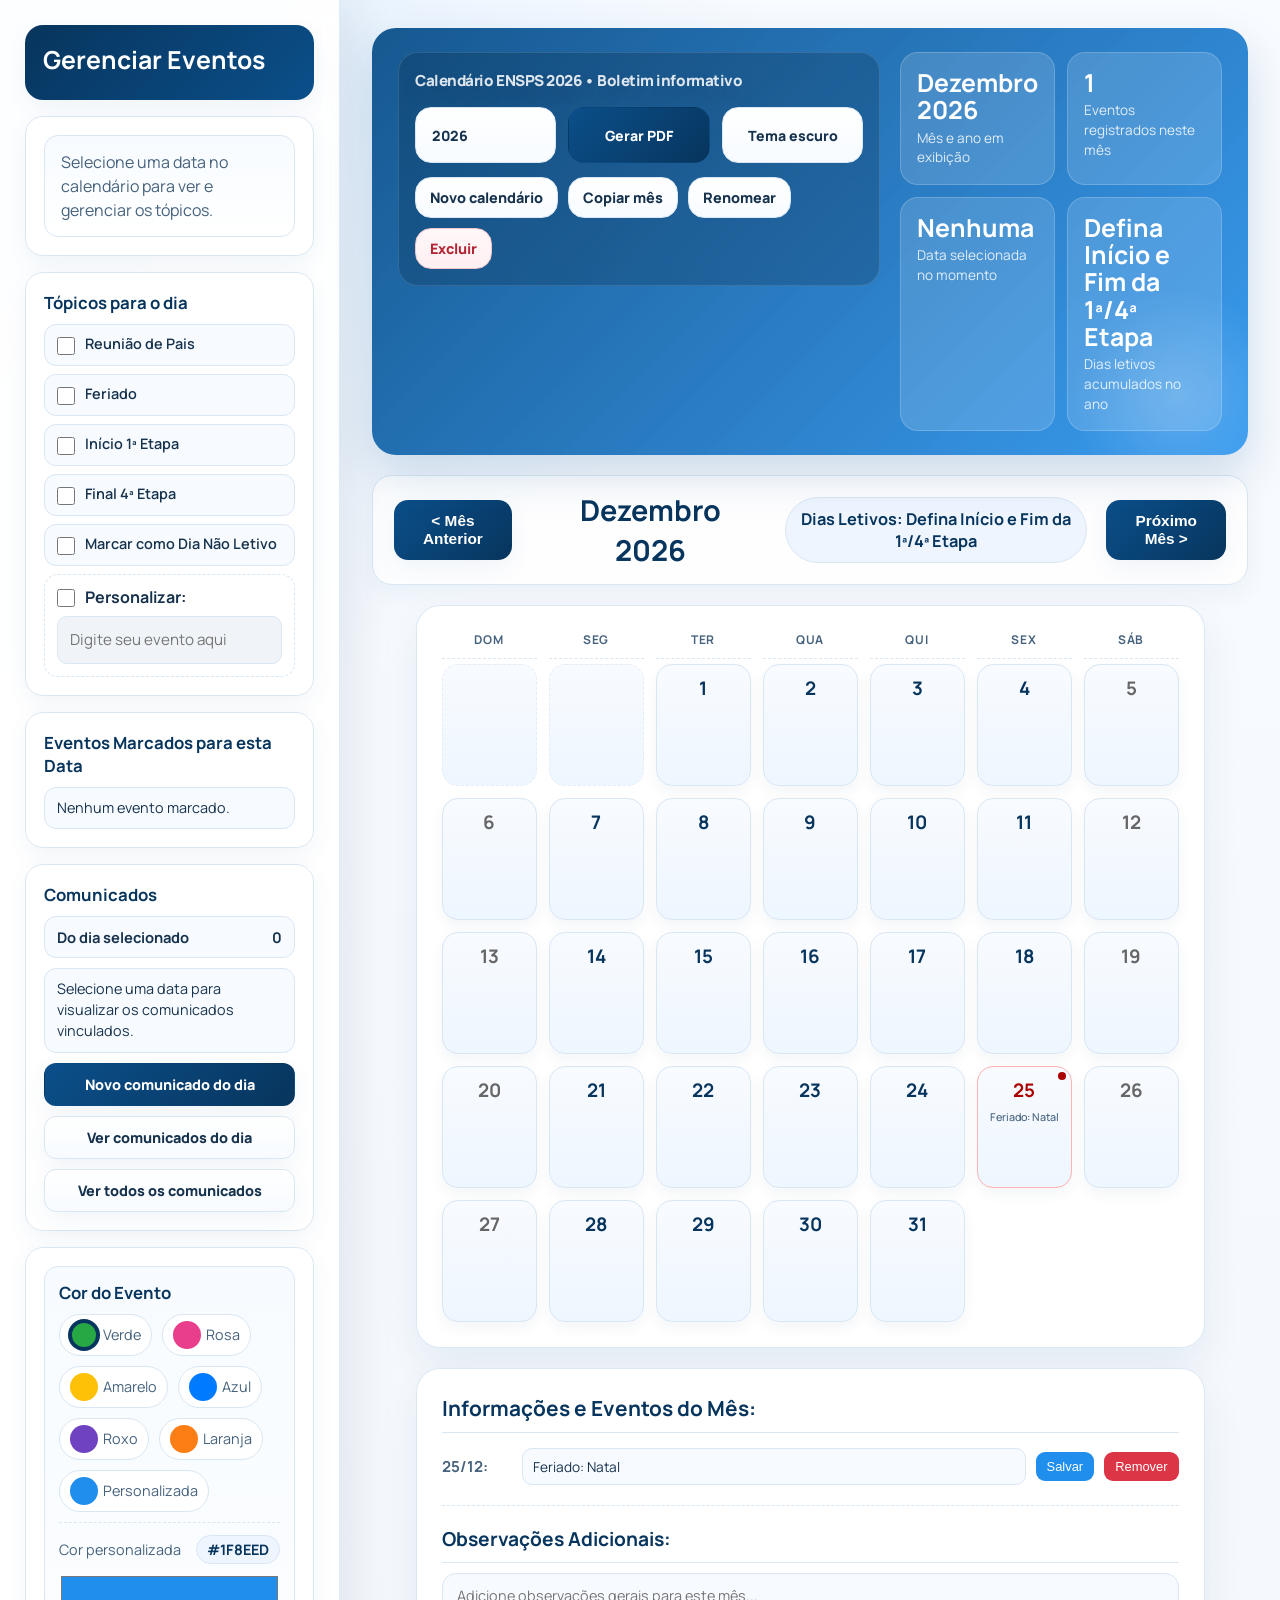
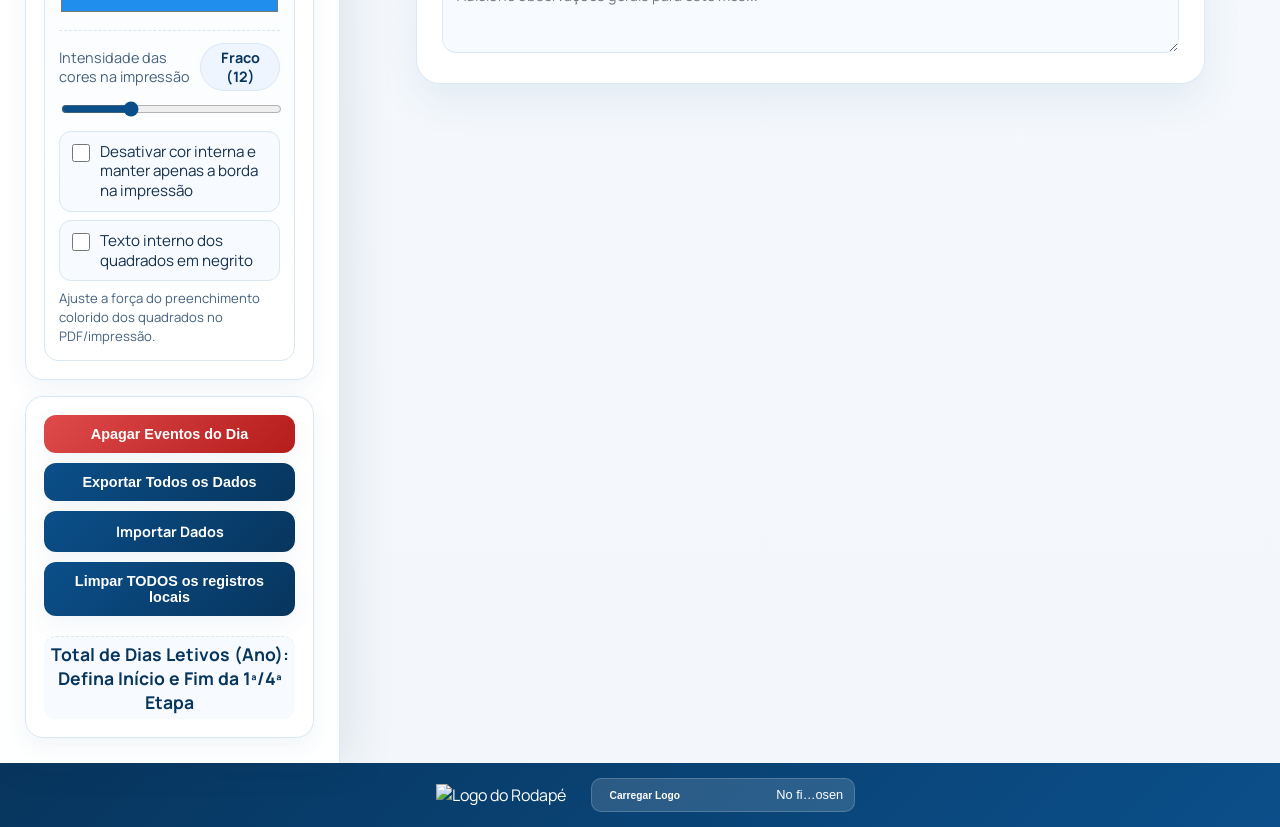
==== boletim.html @ 5c4f7000 "Add files via upload" ====
<!DOCTYPE html>
<html lang="pt-BR">
<head>
    <meta charset="UTF-8">
    <meta name="viewport" content="width=device-width, initial-scale=1.0">
    <title>Boletim Informativo ENSPS - Calendário 2026</title>
    <link href="https://fonts.googleapis.com/css2?family=Manrope:wght@400;500;700;800&family=Roboto:wght@400;700&display=swap" rel="stylesheet">
    <style>
        :root {
            --bg: #f3f7fb;
            --surface: #ffffff;
            --surface-soft: #f7fbff;
            --surface-strong: #eef5ff;
            --ink: #17324d;
            --ink-soft: #46627d;
            --brand: #0b4f8a;
            --brand-strong: #07355d;
            --accent: #1f8eed;
            --border: #d9e7f3;
            --shadow: 0 18px 40px rgba(11, 79, 138, 0.08);
            --shadow-soft: 0 8px 24px rgba(11, 79, 138, 0.06);
            --danger-soft: #fff0f0;
            --success-soft: #edf9ef;
            --warning-soft: #fff8e8;
        }
        body[data-theme="dark"] {
            --bg: #08121d;
            --surface: #0f1c2a;
            --surface-soft: #132335;
            --surface-strong: #17304a;
            --ink: #e7f0fa;
            --ink-soft: #9cb1c8;
            --brand: #4ea4f1;
            --brand-strong: #d6e9fb;
            --accent: #7fc3ff;
            --border: #23384f;
            --shadow: 0 18px 40px rgba(0, 0, 0, 0.35);
            --shadow-soft: 0 8px 24px rgba(0, 0, 0, 0.28);
            --danger-soft: #31171c;
            --success-soft: #15281d;
            --warning-soft: #32270f;
        }
        /* Estilos Gerais */
        body {
            font-family: 'Manrope', 'Roboto', sans-serif;
            background:
                radial-gradient(circle at top left, rgba(31, 142, 237, 0.12), transparent 28%),
                linear-gradient(180deg, #f8fbff 0%, var(--bg) 100%);
            color: var(--ink);
            margin: 0;
            padding: 0;
            display: flex;
            min-height: 100vh;
            overflow-x: hidden;
            flex-direction: column;
        }
        body[data-theme="dark"] {
            background:
                radial-gradient(circle at top left, rgba(79, 163, 255, 0.16), transparent 26%),
                radial-gradient(circle at bottom right, rgba(11, 79, 138, 0.22), transparent 30%),
                linear-gradient(180deg, #09111a 0%, var(--bg) 100%);
        }
        body, .sidebar, .sidebar-card, .month, .calendar-navigation, .selected-date-info, .hero-banner, .hero-stat, .footer, .topic-item, .custom-topic-item, .color-selector {
            transition: background-color 0.25s ease, color 0.25s ease, border-color 0.25s ease, box-shadow 0.25s ease;
        }
        /* Contêiner principal para sidebar e main-content */
        .content-wrapper {
            display: flex;
            flex-grow: 1;
            align-items: stretch;
        }
        /* Painel Lateral (Sidebar) para Tópicos e Detalhes */
        .sidebar {
            width: 340px;
            background: rgba(255, 255, 255, 0.92);
            backdrop-filter: blur(10px);
            box-shadow: 16px 0 40px rgba(10, 44, 78, 0.08);
            padding: 25px;
            box-sizing: border-box;
            flex-shrink: 0;
            display: flex;
            flex-direction: column;
            overflow-y: auto;
            gap: 16px;
            border-right: 1px solid rgba(217, 231, 243, 0.85);
        }
        .sidebar h3 {
            color: var(--brand-strong);
            margin-top: 0;
            margin-bottom: 6px;
            font-size: 1.55em;
            border-bottom: none;
            padding-bottom: 0;
        }
        .sidebar h4 {
            color: var(--brand-strong);
            margin-top: 0;
            margin-bottom: 10px;
            font-size: 1.05em;
        }
        .sidebar-intro {
            padding: 18px;
            border-radius: 18px;
            background: linear-gradient(135deg, var(--brand-strong), var(--brand));
            color: #fff;
            box-shadow: var(--shadow-soft);
        }
        .sidebar-intro h3 {
            color: #fff;
        }
        .sidebar-intro p {
            display: none;
        }
        .sidebar-card {
            background: var(--surface);
            border: 1px solid var(--border);
            border-radius: 18px;
            padding: 18px;
            box-shadow: var(--shadow-soft);
        }
        .selected-date-info {
            background: linear-gradient(180deg, var(--surface-soft), #fff);
            border: 1px solid var(--border);
            border-radius: 14px;
            padding: 14px 16px;
            min-height: 72px;
            display: flex;
            flex-direction: column;
            justify-content: center;
            gap: 4px;
        }
        .selected-date-info p,
        .selected-date-info small {
            margin: 0;
            color: var(--ink-soft);
            line-height: 1.5;
        }
        .selected-date-info h4 {
            margin: 0 0 4px;
            font-size: 1.05em;
            color: var(--brand-strong);
        }
        .selected-date-meta {
            font-size: 0.85em;
            color: var(--ink-soft);
        }
        .topic-list {
            list-style: none;
            padding: 0;
            margin: 0;
            display: grid;
            gap: 8px;
        }
        .topic-item {
            display: grid;
            grid-template-columns: 18px minmax(0, 1fr);
            align-items: start;
            column-gap: 10px;
            font-size: 0.95em;
            line-height: 1.3;
            background: var(--surface-soft);
            border: 1px solid var(--border);
            border-radius: 12px;
            padding: 10px 12px;
            transition: border-color 0.2s ease, box-shadow 0.2s ease, background-color 0.2s ease;
        }
        .topic-item input[type="checkbox"] {
            margin: 2px 0 0;
            width: 18px;
            height: 18px;
            accent-color: var(--brand);
        }
        .topic-item label {
            cursor: pointer;
            color: var(--ink);
            word-break: break-word;
            white-space: normal;
            font-size: 0.95em;
            font-weight: 600;
            margin: 0;
        }
        /* Estilo para o novo tópico personalizável */
        .custom-topic-item {
            display: grid;
            grid-template-columns: 18px minmax(0, 1fr);
            align-items: start;
            padding: 12px;
            border: 1px dashed var(--border);
            border-radius: 14px;
            background: #fff;
            gap: 8px 10px;
        }
        .custom-topic-item input[type="checkbox"] {
            margin: 2px 0 0;
            width: 18px;
            height: 18px;
            accent-color: var(--brand);
        }
        .custom-topic-item label {
            margin: 0;
            color: var(--ink);
            font-weight: 700;
            line-height: 1.3;
        }
        .custom-topic-item input[type="text"] {
            grid-column: 1 / -1;
            width: 100%;
            min-height: 48px;
            padding: 11px 12px;
            border: 1px solid var(--border);
            border-radius: 10px;
            font-family: 'Manrope', 'Roboto', sans-serif;
            font-size: 0.95em;
            color: var(--ink);
            background: var(--surface-soft);
            box-sizing: border-box;
        }
        .custom-topic-item input[type="text"]:disabled {
            background-color: #f0f4f8;
            color: #7e91a3;
            cursor: not-allowed;
        }
        .event-details {
            margin-top: 0;
            padding-top: 0;
            border-top: none;
        }
        .event-details ul {
            list-style: none;
            padding-left: 0;
            margin: 0;
            display: grid;
            gap: 8px;
        }
        .event-details li {
            margin-bottom: 0;
            line-height: 1.4;
            color: var(--ink);
            background: var(--surface-soft);
            border: 1px solid var(--border);
            border-radius: 12px;
            padding: 10px 12px;
            font-size: 0.9em;
        }
        .comunicados-summary {
            display: grid;
            gap: 10px;
        }
        .comunicados-summary-line {
            display: flex;
            align-items: center;
            justify-content: space-between;
            gap: 12px;
            padding: 10px 12px;
            background: var(--surface-soft);
            border: 1px solid var(--border);
            border-radius: 12px;
            color: var(--ink);
            font-size: 0.92em;
            font-weight: 700;
        }
        .comunicados-actions {
            display: grid;
            gap: 10px;
        }
        .comunicados-actions button {
            width: 100%;
            border: 1px solid var(--border);
            background: linear-gradient(180deg, var(--surface), var(--surface-soft));
            color: var(--ink);
            border-radius: 12px;
            padding: 11px 14px;
            font-family: 'Manrope', 'Roboto', sans-serif;
            font-size: 0.9em;
            font-weight: 800;
            cursor: pointer;
            box-shadow: var(--shadow-soft);
        }
        .comunicados-actions button.primary {
            background: linear-gradient(135deg, var(--brand), var(--brand-strong));
            color: #fff;
            border-color: transparent;
        }
        .comunicados-day-list {
            list-style: none;
            padding: 0;
            margin: 0;
            display: grid;
            gap: 8px;
        }
        .comunicados-day-list li {
            padding: 10px 12px;
            border-radius: 12px;
            border: 1px solid var(--border);
            background: var(--surface-soft);
            color: var(--ink);
        }
        .comunicados-day-list li strong {
            display: block;
            margin-bottom: 4px;
            font-size: 0.92em;
        }
        .comunicados-day-list li small {
            color: var(--ink-soft);
        }
        .comunicados-empty {
            margin: 0;
            padding: 10px 12px;
            border-radius: 12px;
            border: 1px dashed var(--border);
            background: var(--surface-soft);
            color: var(--ink-soft);
            font-size: 0.9em;
            line-height: 1.45;
        }
        .comunicados-modal {
            position: fixed;
            inset: 0;
            background: rgba(7, 17, 27, 0.58);
            backdrop-filter: blur(6px);
            display: none;
            align-items: center;
            justify-content: center;
            padding: 24px;
            z-index: 2000;
        }
        .comunicados-modal.is-open {
            display: flex;
        }
        body.is-embedded-ensps .comunicados-modal {
            padding: 8px;
            align-items: stretch;
            overflow: auto;
        }
        body.is-embedded-ensps .comunicados-modal-dialog {
            width: min(1120px, calc(100vw - 16px));
            height: calc(100vh - 16px);
            max-height: calc(100vh - 16px);
            grid-template-columns: minmax(260px, 320px) minmax(0, 1fr);
        }
        .comunicados-modal-dialog {
            width: min(920px, calc(100vw - 32px));
            max-height: min(84vh, 820px);
            overflow: hidden;
            display: grid;
            grid-template-columns: minmax(248px, 0.82fr) minmax(0, 1fr);
            gap: 0;
            border-radius: 24px;
            background: var(--surface);
            border: 1px solid var(--border);
            box-shadow: 0 28px 60px rgba(7, 28, 47, 0.24);
        }
        .comunicados-modal-sidebar {
            padding: 22px;
            border-right: 1px solid var(--border);
            background: linear-gradient(180deg, var(--surface-soft), var(--surface));
            display: grid;
            grid-template-rows: auto auto minmax(0, 1fr);
            gap: 14px;
            min-height: 0;
        }
        .comunicados-modal-main {
            padding: 22px;
            display: grid;
            grid-template-rows: auto minmax(0, 1fr) auto;
            gap: 16px;
            min-height: 0;
            min-width: 0;
            overflow: hidden;
        }
        .comunicados-modal-header,
        .comunicados-modal-topbar {
            display: flex;
            align-items: center;
            justify-content: space-between;
            gap: 14px;
        }
        .comunicados-modal-header h3,
        .comunicados-modal-topbar h3 {
            margin: 0;
            color: var(--brand-strong);
            font-size: 1.28em;
        }
        .comunicados-modal-header p,
        .comunicados-modal-topbar p {
            margin: 4px 0 0;
            color: var(--ink-soft);
            font-size: 0.92em;
            line-height: 1.45;
        }
        .comunicados-modal-close {
            border: 1px solid var(--border);
            background: var(--surface-soft);
            color: var(--ink);
            border-radius: 12px;
            padding: 9px 12px;
            font-weight: 800;
            cursor: pointer;
        }
        .comunicados-filter-bar {
            display: flex;
            flex-wrap: wrap;
            gap: 8px;
        }
        .comunicados-filter-bar button {
            border: 1px solid var(--border);
            background: var(--surface);
            color: var(--ink-soft);
            border-radius: 999px;
            padding: 8px 12px;
            font-size: 0.85em;
            font-weight: 800;
            cursor: pointer;
        }
        .comunicados-filter-bar button.active {
            background: linear-gradient(135deg, var(--brand), var(--brand-strong));
            color: #fff;
            border-color: transparent;
        }
        .comunicados-list {
            overflow: auto;
            display: grid;
            gap: 10px;
            padding-right: 4px;
        }
        .comunicado-card {
            border: 1px solid var(--border);
            border-radius: 16px;
            background: var(--surface);
            padding: 14px;
            display: grid;
            gap: 8px;
            cursor: pointer;
            box-shadow: var(--shadow-soft);
        }
        .comunicado-card.active {
            border-color: var(--brand);
            box-shadow: 0 0 0 2px rgba(31, 142, 237, 0.18);
            background: var(--surface-soft);
        }
        .comunicado-card h4 {
            margin: 0;
            color: var(--brand-strong);
            font-size: 1em;
        }
        .comunicado-card p,
        .comunicado-card small {
            margin: 0;
            color: var(--ink-soft);
            line-height: 1.45;
        }
        .comunicado-form {
            overflow: auto;
            display: grid;
            gap: 14px;
            padding-right: 4px;
            min-width: 0;
        }
        .comunicado-field {
            display: grid;
            gap: 8px;
        }
        .comunicado-field label {
            font-size: 0.82em;
            font-weight: 800;
            text-transform: uppercase;
            letter-spacing: 0.06em;
            color: var(--ink-soft);
        }
        .comunicado-field input,
        .comunicado-field textarea {
            width: 100%;
            box-sizing: border-box;
            border: 1px solid var(--border);
            border-radius: 14px;
            padding: 12px 14px;
            font-family: 'Manrope', 'Roboto', sans-serif;
            font-size: 0.95em;
            color: var(--ink);
            background: var(--surface-soft);
        }
        .comunicado-field textarea {
            min-height: 110px;
            resize: vertical;
        }
        .comunicado-form-grid {
            display: grid;
            grid-template-columns: repeat(2, minmax(0, 1fr));
            gap: 14px;
        }
        .comunicado-actions {
            display: flex;
            flex-wrap: wrap;
            justify-content: space-between;
            align-items: center;
            gap: 10px;
        }
        .comunicado-actions button {
            border: 1px solid var(--border);
            background: linear-gradient(180deg, var(--surface), var(--surface-soft));
            color: var(--ink);
            border-radius: 12px;
            padding: 11px 14px;
            font-size: 0.92em;
            font-weight: 800;
            cursor: pointer;
            min-width: 140px;
            max-width: 100%;
        }
        .comunicado-actions button.primary {
            background: linear-gradient(135deg, var(--brand), var(--brand-strong));
            color: #fff;
            border-color: transparent;
        }
        .comunicado-actions button.danger {
            background: linear-gradient(180deg, #fff7f8, #fff0f2);
            color: #b32735;
            border-color: #f0c5cb;
        }
        body.is-embedded-ensps .comunicado-actions {
            position: sticky;
            bottom: 0;
            justify-content: flex-end;
            gap: 8px;
            padding-top: 10px;
            background: linear-gradient(180deg, rgba(15,28,42,0), var(--surface) 26%);
            z-index: 2;
        }
        body.is-embedded-ensps .comunicado-form {
            padding-bottom: 88px;
        }
        body.is-embedded-ensps .comunicado-actions button {
            min-width: 112px;
            padding: 10px 12px;
            font-size: 0.88em;
            flex: 0 0 auto;
        }
        body.is-embedded-ensps .comunicado-actions .danger {
            order: 1;
        }
        body.is-embedded-ensps .comunicado-actions .primary {
            order: 2;
        }
        body.is-embedded-ensps .comunicado-form-grid {
            grid-template-columns: 1fr;
        }
        body.is-embedded-ensps .comunicado-field textarea {
            min-height: 92px;
        }
        /* Botões de ação na sidebar */
        .sidebar-buttons {
            display: flex;
            flex-direction: column;
            gap: 10px;
        }
        .sidebar-buttons button, .sidebar-buttons label.file-upload-label {
            background: linear-gradient(135deg, var(--brand), var(--brand-strong));
            color: #fff;
            border: none;
            padding: 11px 15px;
            border-radius: 12px;
            cursor: pointer;
            font-size: 0.9em;
            font-weight: 700;
            transition: transform 0.2s ease, box-shadow 0.2s ease, background-color 0.2s ease;
            width: 100%; /* Ocupa a largura total */
            box-sizing: border-box;
            text-align: center;
            display: block; /* Garante que o label se comporte como um bloco */
            box-shadow: var(--shadow-soft);
        }
        .sidebar-buttons button:hover, .sidebar-buttons label.file-upload-label:hover {
            background: linear-gradient(135deg, #1265ad, var(--brand-strong));
            transform: translateY(-1px);
        }
        .sidebar-buttons button.delete-day-btn {
            background: linear-gradient(135deg, #df4a4a, #b51c1c);
        }
        .sidebar-buttons button.delete-day-btn:hover {
            background: linear-gradient(135deg, #f25d5d, #981919);
        }
        .sidebar-buttons button:disabled {
            background-color: #ccc;
            cursor: not-allowed;
        }
        .sidebar-buttons input[type="file"] {
            display: none; /* Esconde o input de arquivo real */
        }
        /* Estilo para o contador total de dias letivos do ano */
        #totalAnnualSchoolDaysCounter {
            font-size: 0.95em;
            color: var(--brand-strong);
            font-weight: bold;
            margin-top: 10px;
            text-align: center;
            padding: 10px 12px;
            border-top: 1px dashed var(--border);
            background: var(--surface-soft);
            border-radius: 12px;
        }
        /* Contêiner Principal do Calendário */
        .main-content {
            flex-grow: 1;
            padding: 28px 32px;
            display: flex;
            flex-direction: column;
            align-items: center;
        }
        .app-toolbar {
            width: 100%;
            max-width: 980px;
            display: grid;
            grid-template-columns: minmax(240px, 1fr) minmax(0, 2.1fr);
            gap: 18px;
            margin-bottom: 18px;
            padding: 18px 20px;
            border-radius: 24px;
            background: rgba(255,255,255,0.78);
            border: 1px solid rgba(217, 231, 243, 0.88);
            box-shadow: var(--shadow-soft);
            backdrop-filter: blur(10px);
            box-sizing: border-box;
            align-items: start;
        }
        .toolbar-meta {
            display: flex;
            flex-direction: column;
            gap: 10px;
            min-width: 0;
        }
        .toolbar-meta h3 {
            margin: 0;
            font-size: 1.55em;
            line-height: 1.08;
            color: var(--brand-strong);
            letter-spacing: -0.03em;
        }
        .toolbar-meta p {
            margin: 0;
            color: var(--ink-soft);
            font-size: 0.95em;
            line-height: 1.55;
            max-width: 360px;
        }
        .brand-header {
            width: 100%;
            max-width: 980px;
            display: grid;
            grid-template-columns: minmax(0, 1fr) auto;
            gap: 22px;
            align-items: center;
            margin-bottom: 18px;
        }
        .brand-copy {
            display: flex;
            align-items: flex-start;
            gap: 16px;
        }
        .brand-mark {
            width: 64px;
            height: 64px;
            border-radius: 20px;
            background: linear-gradient(135deg, var(--brand-strong), var(--accent));
            color: #fff;
            display: flex;
            align-items: center;
            justify-content: center;
            font-size: 1.45em;
            font-weight: 800;
            letter-spacing: -0.04em;
            box-shadow: 0 18px 30px rgba(11, 79, 138, 0.18);
            flex-shrink: 0;
        }
        .brand-copy-text {
            min-width: 0;
        }
        .brand-copy-text .product-badge {
            display: inline-flex;
            align-items: center;
            gap: 8px;
            padding: 7px 12px;
            border-radius: 999px;
            background: var(--surface-strong);
            border: 1px solid var(--border);
            color: var(--brand-strong);
            font-size: 0.78em;
            font-weight: 800;
            letter-spacing: 0.03em;
            text-transform: uppercase;
            margin-bottom: 10px;
        }
        .header-actions {
            display: grid;
            gap: 12px;
            min-width: 0;
            justify-items: stretch;
        }
        .calendar-switcher {
            display: grid;
            grid-template-columns: minmax(220px, 1.2fr) minmax(0, 1fr);
            gap: 12px;
            align-items: start;
        }
        .calendar-switcher-main {
            display: grid;
            gap: 8px;
            min-width: 0;
        }
        .calendar-switcher-label {
            font-size: 0.78em;
            font-weight: 800;
            letter-spacing: 0.08em;
            text-transform: uppercase;
            color: var(--ink-soft);
            padding-left: 4px;
        }
        .calendar-switcher select {
            width: 100%;
            min-width: 0;
            border: 1px solid var(--border);
            background: linear-gradient(180deg, var(--surface), var(--surface-soft));
            color: var(--ink);
            border-radius: 15px;
            padding: 10px 13px;
            font-family: 'Manrope', 'Roboto', sans-serif;
            font-size: 0.92em;
            font-weight: 800;
            box-shadow: var(--shadow-soft);
            appearance: none;
            cursor: pointer;
        }
        .calendar-management {
            display: flex;
            flex-wrap: wrap;
            gap: 10px;
            align-items: center;
            justify-content: flex-start;
        }
        .toolbar-utilities {
            display: flex;
            flex-wrap: wrap;
            gap: 10px;
            justify-content: flex-end;
        }
        .theme-toggle,
        .toolbar-action {
            border: 1px solid var(--border);
            background: linear-gradient(180deg, var(--surface), var(--surface-soft));
            color: var(--ink);
            border-radius: 16px;
            padding: 10px 14px;
            font-family: 'Manrope', 'Roboto', sans-serif;
            font-size: 0.9em;
            font-weight: 800;
            cursor: pointer;
            box-shadow: var(--shadow-soft);
            transition: transform 0.2s ease, box-shadow 0.2s ease, background-color 0.2s ease, border-color 0.2s ease;
            white-space: nowrap;
        }
        .toolbar-action.primary,
        .theme-toggle {
            min-width: 150px;
            justify-content: center;
        }
        .toolbar-action.danger {
            color: #b32735;
            background: linear-gradient(180deg, #fff7f8, #fff0f2);
            border-color: #f0c5cb;
        }
        #duplicateCalendarBtn {
            display: none !important;
        }
        .toolbar-action.primary {
            background: linear-gradient(135deg, var(--brand), var(--brand-strong));
            color: #fff;
            border-color: transparent;
        }
        .theme-toggle:hover,
        .toolbar-action:hover {
            transform: translateY(-1px);
            box-shadow: 0 14px 24px rgba(10, 58, 102, 0.12);
        }
        .toolbar-action.danger:hover {
            box-shadow: 0 14px 24px rgba(179, 39, 53, 0.14);
        }
        .quick-flow {
            width: 100%;
            max-width: 980px;
            display: grid;
            grid-template-columns: repeat(4, minmax(0, 1fr));
            gap: 14px;
            margin: -2px 0 24px;
        }
        .quick-flow-card {
            background: var(--surface);
            border: 1px solid var(--border);
            border-radius: 18px;
            padding: 16px;
            box-shadow: var(--shadow-soft);
            position: relative;
            overflow: hidden;
            transform: translateY(0);
            transition: transform 0.22s ease, box-shadow 0.22s ease, border-color 0.22s ease;
        }
        .quick-flow-card::before {
            content: '';
            position: absolute;
            inset: 0 auto auto 0;
            width: 100%;
            height: 3px;
            background: linear-gradient(90deg, var(--accent), var(--brand-strong));
            opacity: 0.85;
        }
        .quick-flow-card:hover {
            transform: translateY(-3px);
            box-shadow: 0 16px 28px rgba(10, 58, 102, 0.11);
            border-color: #bfd6ec;
        }
        .quick-flow-step {
            display: inline-flex;
            width: 28px;
            height: 28px;
            border-radius: 999px;
            align-items: center;
            justify-content: center;
            background: var(--surface-strong);
            color: var(--brand-strong);
            font-size: 0.78em;
            font-weight: 800;
            margin-bottom: 10px;
        }
        .quick-flow-card h3 {
            margin: 0 0 6px;
            font-size: 1em;
            color: var(--brand-strong);
        }
        .quick-flow-card p {
            margin: 0;
            color: var(--ink-soft);
            font-size: 0.9em;
            line-height: 1.5;
        }
        body[data-theme="dark"] .app-toolbar {
            background: rgba(13, 24, 36, 0.82);
            border-color: rgba(44, 68, 95, 0.92);
            box-shadow: 0 22px 42px rgba(0, 0, 0, 0.28);
        }
        body[data-theme="dark"] .hero-controls {
            background: rgba(4, 14, 24, 0.28);
            border-color: rgba(160, 204, 247, 0.14);
        }
        body[data-theme="dark"] .active-calendar-title {
            color: #eff7ff;
        }
        body[data-theme="dark"] .toolbar-meta h3 {
            color: #eff7ff;
        }
        body[data-theme="dark"] .toolbar-meta p,
        body[data-theme="dark"] .calendar-switcher-label {
            color: #a9bdd2;
        }
        body[data-theme="dark"] .theme-toggle,
        body[data-theme="dark"] .toolbar-action,
        body[data-theme="dark"] .calendar-switcher select {
            background: linear-gradient(180deg, #17304a, #102234);
            color: #f4f8fc;
            border-color: #2a4665;
        }
        body[data-theme="dark"] .toolbar-action.primary {
            background: linear-gradient(135deg, #2b83cf, #124b76);
            border-color: transparent;
        }
        body[data-theme="dark"] .brand-copy-text .product-badge,
        body[data-theme="dark"] .quick-flow-card,
        body[data-theme="dark"] .quick-flow-step {
            background: var(--surface);
            border-color: var(--border);
            color: var(--ink);
        }
        body[data-theme="dark"] .quick-flow-card h3 {
            color: #f0f7ff;
        }
        body[data-theme="dark"] .quick-flow-card p,
        body[data-theme="dark"] .brand-copy-text .product-badge {
            color: #c4d5e7;
        }
        body[data-theme="dark"] .brand-mark {
            background: linear-gradient(135deg, #2e6aa3, #6db3f5);
            color: #f9fcff;
            border: 1px solid rgba(173, 216, 255, 0.26);
            box-shadow: 0 18px 30px rgba(0, 0, 0, 0.28);
        }
        body[data-theme="dark"] .brand-copy-text .product-badge {
            background: #13283c;
            border-color: #2e4e6e;
            color: #e5f0fb;
        }
        body[data-theme="dark"] .sidebar {
            background: rgba(9, 18, 29, 0.88);
            border-right-color: rgba(48, 72, 99, 0.9);
            box-shadow: 16px 0 40px rgba(0, 0, 0, 0.28);
        }
        body[data-theme="dark"] .sidebar-card,
        body[data-theme="dark"] .month,
        body[data-theme="dark"] .calendar-navigation,
        body[data-theme="dark"] .selected-date-info,
        body[data-theme="dark"] .color-selector,
        body[data-theme="dark"] .topic-item,
        body[data-theme="dark"] .custom-topic-item,
        body[data-theme="dark"] .event-details li,
        body[data-theme="dark"] #totalAnnualSchoolDaysCounter,
        body[data-theme="dark"] .comunicados-day-list li,
        body[data-theme="dark"] .comunicados-summary-line,
        body[data-theme="dark"] .comunicado-card,
        body[data-theme="dark"] .comunicado-field input,
        body[data-theme="dark"] .comunicado-field textarea,
        body[data-theme="dark"] .comunicados-modal-dialog,
        body[data-theme="dark"] .comunicados-modal-sidebar,
        body[data-theme="dark"] .comunicados-modal-main,
        body[data-theme="dark"] .comunicados-modal-close,
        body[data-theme="dark"] .comunicados-filter-bar button,
        body[data-theme="dark"] .comunicado-actions button {
            background: var(--surface);
            color: var(--ink);
            border-color: var(--border);
        }
        body[data-theme="dark"] .selected-date-info,
        body[data-theme="dark"] .color-selector,
        body[data-theme="dark"] #totalAnnualSchoolDaysCounter {
            background: linear-gradient(180deg, rgba(20, 35, 53, 0.96), rgba(15, 28, 42, 0.96));
        }
        body[data-theme="dark"] .calendar-navigation {
            background: rgba(15, 28, 42, 0.88);
        }
        body[data-theme="dark"] .month {
            background: rgba(15, 28, 42, 0.96);
            border-color: rgba(38, 57, 78, 0.94);
        }
        body[data-theme="dark"] .day {
            background-color: #132335;
            border-color: #27415d;
        }
        body[data-theme="dark"] .empty-day {
            background-color: #0f1c2a;
            border-color: #23384f;
        }
        body[data-theme="dark"] .weekend {
            background-color: #15283a;
        }
        body[data-theme="dark"] .hero-banner {
            background: linear-gradient(135deg, #0e2d49, #124b76);
            box-shadow: 0 20px 45px rgba(0, 0, 0, 0.28);
        }
        body[data-theme="dark"] .hero-stat {
            background: rgba(255,255,255,0.08);
            border-color: rgba(255,255,255,0.12);
        }
        body[data-theme="dark"] .sidebar-intro {
            background: linear-gradient(135deg, #163a60, #2f7fca);
            border: 1px solid rgba(124, 188, 255, 0.24);
            box-shadow: 0 18px 34px rgba(0, 0, 0, 0.26);
        }
        body[data-theme="dark"] .sidebar-intro h3,
        body[data-theme="dark"] .sidebar-intro p {
            color: #f6fbff;
        }
        body[data-theme="dark"] .selected-date-info p,
        body[data-theme="dark"] .selected-date-info small,
        body[data-theme="dark"] .topic-item label,
        body[data-theme="dark"] .custom-topic-item label,
        body[data-theme="dark"] .event-details li,
        body[data-theme="dark"] .color-options label,
        body[data-theme="dark"] .print-intensity-header,
        body[data-theme="dark"] .print-intensity-help,
        body[data-theme="dark"] #totalAnnualSchoolDaysCounter,
        body[data-theme="dark"] .brand-pill,
        body[data-theme="dark"] .main-subtitle {
            color: #d9e7f5;
        }
        body[data-theme="dark"] .brand-pill {
            background: #11263a;
            border-color: #294662;
        }
        body[data-theme="dark"] .color-selector h4 {
            color: #f2f8ff;
        }
        body[data-theme="dark"] .color-options label {
            background: linear-gradient(180deg, #18314a, #122437);
            border-color: #32516f;
            color: #eef6ff;
            box-shadow: inset 0 1px 0 rgba(255,255,255,0.04), 0 8px 16px rgba(0, 0, 0, 0.18);
        }
        body[data-theme="dark"] .color-options label:hover {
            background: linear-gradient(180deg, #204061, #17304a);
            border-color: #497197;
        }
        body[data-theme="dark"] .color-options label:has(input[type="radio"]:checked) {
            color: #f7fbff;
            background: linear-gradient(180deg, #23435f, #17304a);
        }
        body[data-theme="dark"] .color-options label:has(input[type="radio"][value="green"]:checked) {
            border-color: #28a745;
            box-shadow: 0 0 0 2px rgba(40, 167, 69, 0.94), 0 0 0 5px rgba(40, 167, 69, 0.22), inset 0 1px 0 rgba(255,255,255,0.06), 0 8px 16px rgba(0, 0, 0, 0.18);
        }
        body[data-theme="dark"] .color-options label:has(input[type="radio"][value="pink"]:checked) {
            border-color: #e83e8c;
            box-shadow: 0 0 0 2px rgba(232, 62, 140, 0.92), 0 0 0 5px rgba(232, 62, 140, 0.2), inset 0 1px 0 rgba(255,255,255,0.06), 0 8px 16px rgba(0, 0, 0, 0.18);
        }
        body[data-theme="dark"] .color-options label:has(input[type="radio"][value="yellow"]:checked) {
            border-color: #ffc107;
            box-shadow: 0 0 0 2px rgba(255, 193, 7, 0.96), 0 0 0 5px rgba(255, 193, 7, 0.22), inset 0 1px 0 rgba(255,255,255,0.06), 0 8px 16px rgba(0, 0, 0, 0.18);
        }
        body[data-theme="dark"] .color-options label:has(input[type="radio"][value="blue"]:checked) {
            border-color: #007bff;
            box-shadow: 0 0 0 2px rgba(0, 123, 255, 0.94), 0 0 0 5px rgba(0, 123, 255, 0.22), inset 0 1px 0 rgba(255,255,255,0.06), 0 8px 16px rgba(0, 0, 0, 0.18);
        }
        body[data-theme="dark"] .color-options label:has(input[type="radio"][value="purple"]:checked) {
            border-color: #6f42c1;
            box-shadow: 0 0 0 2px rgba(111, 66, 193, 0.94), 0 0 0 5px rgba(111, 66, 193, 0.2), inset 0 1px 0 rgba(255,255,255,0.06), 0 8px 16px rgba(0, 0, 0, 0.18);
        }
        body[data-theme="dark"] .color-options label:has(input[type="radio"][value="orange"]:checked) {
            border-color: #fd7e14;
            box-shadow: 0 0 0 2px rgba(253, 126, 20, 0.94), 0 0 0 5px rgba(253, 126, 20, 0.22), inset 0 1px 0 rgba(255,255,255,0.06), 0 8px 16px rgba(0, 0, 0, 0.18);
        }
        body[data-theme="dark"] .color-options input[type="radio"]:checked + .color-box {
            border-color: #f4fbff;
            box-shadow: 0 0 0 2px rgba(244, 251, 255, 0.98);
        }
        body[data-theme="dark"] .color-options input[type="radio"]:checked + .color-box::after {
            content: '';
            position: absolute;
            inset: -6px;
            border-radius: 14px;
            border: 2px solid currentColor;
            pointer-events: none;
            opacity: 0.7;
        }
        body[data-theme="dark"] .theme-toggle,
        body[data-theme="dark"] .toolbar-action,
        body[data-theme="dark"] .calendar-navigation button,
        body[data-theme="dark"] .sidebar-buttons button,
        body[data-theme="dark"] .sidebar-buttons label.file-upload-label {
            box-shadow: 0 12px 24px rgba(0, 0, 0, 0.24);
        }
        body[data-theme="dark"] .calendar-navigation button {
            background: linear-gradient(135deg, #20466f, #77b8f6);
            color: #f8fbff;
            border: 1px solid rgba(186, 220, 255, 0.34);
            text-shadow: 0 1px 1px rgba(0, 0, 0, 0.28);
        }
        body[data-theme="dark"] .calendar-navigation button:hover {
            background: linear-gradient(135deg, #2b5b90, #8bc6ff);
            border-color: rgba(210, 233, 255, 0.44);
        }
        body[data-theme="dark"] #exportDataBtn,
        body[data-theme="dark"] label[for="importDataInput"] {
            background: linear-gradient(135deg, #24517e, #4a91dd);
            color: #f8fbff;
            border: 1px solid rgba(147, 196, 246, 0.4);
            text-shadow: 0 1px 1px rgba(0, 0, 0, 0.28);
        }
        body[data-theme="dark"] #clearStorageBtn {
            background: linear-gradient(135deg, #b92834, #e04b58);
            color: #fff6f7;
            border: 1px solid rgba(255, 175, 184, 0.32);
            text-shadow: 0 1px 1px rgba(0, 0, 0, 0.28);
        }
        body[data-theme="dark"] #exportDataBtn:hover,
        body[data-theme="dark"] label[for="importDataInput"]:hover {
            background: linear-gradient(135deg, #2d6298, #60a7ee);
        }
        body[data-theme="dark"] #clearStorageBtn:hover {
            background: linear-gradient(135deg, #cc3340, #ee5a67);
        }
        body[data-theme="dark"] .calendar-navigation h2,
        body[data-theme="dark"] .school-days-counter,
        body[data-theme="dark"] .month-info h4,
        body[data-theme="dark"] .additional-notes h4,
        body[data-theme="dark"] .selected-date-info h4 {
            color: #f2f8ff;
        }
        body[data-theme="dark"] .school-days-counter {
            background: #183652;
            border-color: #2f5378;
            color: #f2f8ff;
        }
        body[data-theme="dark"] .day,
        body[data-theme="dark"] .holiday,
        body[data-theme="dark"] .weekend {
            background: linear-gradient(180deg, #18293c, #112031);
            border-color: #2f4a67;
            box-shadow: inset 0 1px 0 rgba(255,255,255,0.03), 0 10px 22px rgba(0, 0, 0, 0.18);
        }
        body[data-theme="dark"] .day.has-event.event-color-green { border-color: #28a745; }
        body[data-theme="dark"] .day.has-event.event-color-pink { border-color: #e83e8c; }
        body[data-theme="dark"] .day.has-event.event-color-yellow { border-color: #ffc107; }
        body[data-theme="dark"] .day.has-event.event-color-blue { border-color: #007bff; }
        body[data-theme="dark"] .day.has-event.event-color-purple { border-color: #6f42c1; }
        body[data-theme="dark"] .day.has-event.event-color-orange { border-color: #fd7e14; }
        body[data-theme="dark"] .day-number {
            color: #e1edf9;
        }
        body[data-theme="dark"] .event-text {
            color: #afc7df;
        }
        body[data-theme="dark"] .day.drag-over {
            border-color: #78bfff !important;
            box-shadow: inset 0 0 0 2px rgba(120, 191, 255, 0.3), 0 12px 22px rgba(0, 0, 0, 0.18);
        }
        body[data-theme="dark"] .day-inline-editor {
            background: rgba(10, 24, 39, 0.96);
            border-color: #6fb6ff;
            color: #eff7ff;
        }
        body[data-theme="dark"] .day.selected {
            background: linear-gradient(180deg, #2c5f92, #1f4469) !important;
            border-color: #8dcbff !important;
            box-shadow: inset 0 1px 0 rgba(255,255,255,0.08), 0 0 0 2px rgba(141, 203, 255, 0.22), 0 14px 28px rgba(0, 0, 0, 0.24);
        }
        body[data-theme="dark"] .day.selected .day-number,
        body[data-theme="dark"] .day.selected .event-text {
            color: #f8fbff !important;
        }
        body[data-theme="dark"] .day.selected .event-indicator {
            box-shadow: 0 0 0 2px rgba(248, 251, 255, 0.85);
        }
        body[data-theme="dark"] .day.can-drag {
            cursor: grab;
        }
        body[data-theme="dark"] .day.has-event .day-number,
        body[data-theme="dark"] .holiday .day-number,
        body[data-theme="dark"] .day.has-event .event-text,
        body[data-theme="dark"] .holiday .event-text {
            color: #eef6ff;
        }
        body[data-theme="dark"] .day:not(.selected) .day-number,
        body[data-theme="dark"] .day:not(.selected) .event-text {
            color: #d6e5f5;
        }
        body[data-theme="dark"] .day:not(.selected).has-event .day-number,
        body[data-theme="dark"] .day:not(.selected).has-event .event-text,
        body[data-theme="dark"] .day:not(.selected).holiday .day-number,
        body[data-theme="dark"] .day:not(.selected).holiday .event-text,
        body[data-theme="dark"] .day:not(.selected).non-school-day .day-number,
        body[data-theme="dark"] .day:not(.selected).non-school-day .event-text,
        body[data-theme="dark"] .day:not(.selected).weekend .day-number,
        body[data-theme="dark"] .day:not(.selected).weekend .event-text {
            color: #e8f2fb;
        }
        body[data-theme="dark"] .empty-day {
            background: linear-gradient(180deg, #101b28, #0b1621);
            border-color: #203549;
            box-shadow: none;
        }
        body[data-theme="dark"] .month-info {
            background: linear-gradient(180deg, #112235, #0d1c2d);
            border-color: #24394f;
            box-shadow: 0 18px 34px rgba(0, 0, 0, 0.24);
        }
        body[data-theme="dark"] .month-info li,
        body[data-theme="dark"] .month-event-item .event-date-display,
        body[data-theme="dark"] .additional-notes textarea::placeholder,
        body[data-theme="dark"] .comunicado-card p,
        body[data-theme="dark"] .comunicado-card small,
        body[data-theme="dark"] .comunicados-day-list li small,
        body[data-theme="dark"] .comunicados-empty,
        body[data-theme="dark"] .comunicados-modal-header p,
        body[data-theme="dark"] .comunicados-modal-topbar p,
        body[data-theme="dark"] .comunicado-field label {
            color: #9eb6d0;
        }
        body[data-theme="dark"] .month-event-item input[type="text"],
        body[data-theme="dark"] .additional-notes textarea,
        body[data-theme="dark"] .custom-topic-item input[type="text"],
        body[data-theme="dark"] .comunicado-field input,
        body[data-theme="dark"] .comunicado-field textarea {
            background: #162b40;
            border-color: #2b4a67;
            color: #f2f8ff;
        }
        body[data-theme="dark"] .comunicados-modal {
            background: rgba(1, 8, 15, 0.72);
        }
        body[data-theme="dark"] .comunicados-filter-bar button.active,
        body[data-theme="dark"] .comunicado-actions button.primary,
        body[data-theme="dark"] .comunicados-actions button.primary {
            background: linear-gradient(135deg, #2b83cf, #124b76);
            color: #f8fbff;
            border-color: transparent;
        }
        body[data-theme="dark"] .comunicado-actions button.danger {
            background: linear-gradient(135deg, #b92834, #e04b58);
            color: #fff6f7;
            border-color: rgba(255, 175, 184, 0.32);
        }
        body[data-theme="dark"] .month-event-item .edit-event-btn {
            background: linear-gradient(135deg, #68b5ff, #3b89d6);
            color: #f8fbff;
        }
        body[data-theme="dark"] .month-event-item .remove-event-btn {
            background: linear-gradient(135deg, #f14b5c, #cb233b);
            color: #fff;
        }
        body[data-theme="dark"] .footer {
            background: #09111a;
            border-top-color: #23384f;
        }
        body[data-theme="dark"] .footer p {
            color: #dbe7f3;
        }
        h1.main-title {
            color: var(--brand-strong);
            margin: 0 0 8px;
            font-size: 2.9em;
            text-align: left;
            letter-spacing: -0.04em;
            line-height: 1.05;
        }
        .main-subtitle {
            margin: 0;
            color: var(--ink-soft);
            font-size: 1.02em;
            text-align: left;
            max-width: 720px;
            line-height: 1.65;
        }
        .brand-meta {
            display: flex;
            flex-wrap: wrap;
            gap: 10px;
            margin-top: 14px;
        }
        .brand-pill {
            display: inline-flex;
            align-items: center;
            gap: 8px;
            padding: 8px 12px;
            border-radius: 999px;
            background: var(--surface);
            border: 1px solid var(--border);
            color: var(--ink-soft);
            font-size: 0.83em;
            font-weight: 700;
            box-shadow: var(--shadow-soft);
        }
        .hero-banner {
            width: 100%;
            max-width: 980px;
            background: linear-gradient(135deg, rgba(11,79,138,0.95), rgba(31,142,237,0.88));
            color: #fff;
            border-radius: 24px;
            padding: 24px 26px;
            box-sizing: border-box;
            display: grid;
            grid-template-columns: minmax(0, 1.2fr) minmax(300px, 0.8fr);
            gap: 20px;
            margin-bottom: 20px;
            box-shadow: 0 20px 45px rgba(11, 79, 138, 0.18);
            position: relative;
            overflow: hidden;
            align-items: start;
        }
        .hero-editor-panel {
            display: grid;
            gap: 18px;
            min-width: 0;
            width: 100%;
            max-width: 100%;
        }
        .hero-controls {
            display: grid;
            gap: 14px;
            padding: 16px;
            border-radius: 20px;
            background: rgba(7, 28, 47, 0.22);
            border: 1px solid rgba(255,255,255,0.12);
            backdrop-filter: blur(10px);
            width: 100%;
            max-width: 100%;
            box-sizing: border-box;
            overflow: hidden;
        }
        .hero-banner .calendar-switcher {
            display: grid;
            grid-template-columns: repeat(3, minmax(0, 1fr));
            gap: 12px;
            align-items: stretch;
            width: 100%;
            max-width: 100%;
        }
        .hero-banner .toolbar-utilities,
        .hero-banner .calendar-management {
            justify-content: flex-start;
        }
        .hero-banner .toolbar-utilities {
            display: contents;
        }
        .hero-banner .calendar-switcher-main,
        .hero-banner .toolbar-utilities .toolbar-action,
        .hero-banner .toolbar-utilities .theme-toggle {
            min-width: 0;
            width: 100%;
        }
        .hero-banner .calendar-switcher-main {
            display: grid;
            gap: 0;
        }
        .hero-banner .calendar-switcher select,
        .hero-banner .toolbar-utilities .toolbar-action,
        .hero-banner .toolbar-utilities .theme-toggle {
            min-height: 56px;
            height: 56px;
            box-sizing: border-box;
            width: 100%;
            border-radius: 16px;
            display: inline-flex;
            align-items: center;
            justify-content: center;
        }
        .hero-banner .calendar-switcher select,
        .hero-banner .toolbar-utilities .toolbar-action,
        .hero-banner .toolbar-utilities .theme-toggle {
            padding: 10px 16px;
            font-size: 0.88em;
            font-weight: 800;
        }
        .hero-banner .calendar-management {
            display: flex;
            flex-wrap: wrap;
            gap: 10px;
            align-items: center;
            width: 100%;
            max-width: 100%;
        }
        .active-calendar-title {
            margin: 0;
            color: #f4f9ff;
            font-size: 1.36em;
            line-height: 1.08;
            font-weight: 900;
            letter-spacing: -0.03em;
            text-transform: none;
            text-shadow: 0 8px 24px rgba(0, 0, 0, 0.16);
        }
        .hero-banner .calendar-switcher-label {
            display: none;
        }
        .hero-banner .calendar-switcher select,
        .hero-banner .toolbar-action,
        .hero-banner .theme-toggle {
            box-shadow: none;
        }
        .hero-banner::after {
            content: '';
            position: absolute;
            inset: auto -40px -50px auto;
            width: 220px;
            height: 220px;
            border-radius: 50%;
            background: radial-gradient(circle, rgba(255,255,255,0.18), rgba(255,255,255,0) 68%);
            pointer-events: none;
        }
        .hero-kicker {
            display: inline-flex;
            align-items: center;
            gap: 8px;
            padding: 6px 12px;
            border-radius: 999px;
            background: rgba(255,255,255,0.12);
            font-size: 0.82em;
            font-weight: 700;
            letter-spacing: 0.02em;
        }
        .hero-banner h2 {
            margin: 14px 0 8px;
            font-size: 2em;
            color: #fff;
        }
        .hero-banner p {
            margin: 0;
            color: rgba(255,255,255,0.86);
            line-height: 1.6;
            font-size: 0.95em;
        }
        .hero-stats {
            display: grid;
            min-width: 0;
            width: 100%;
            grid-template-columns: repeat(2, 1fr);
            gap: 12px;
        }
        .hero-stat {
            background: rgba(255,255,255,0.14);
            border: 1px solid rgba(255,255,255,0.18);
            border-radius: 18px;
            padding: 16px;
        }
        .hero-stat strong {
            display: block;
            font-size: 1.55em;
            line-height: 1.1;
            margin-bottom: 5px;
        }
        .hero-stat span {
            display: block;
            font-size: 0.85em;
            color: rgba(255,255,255,0.84);
            line-height: 1.45;
        }
        .calendar-navigation {
            display: flex;
            justify-content: space-between;
            align-items: center;
            width: 100%;
            max-width: 980px;
            margin-bottom: 20px;
            gap: 14px;
            background: rgba(255,255,255,0.86);
            border: 1px solid var(--border);
            border-radius: 20px;
            padding: 14px 16px;
            box-sizing: border-box;
            box-shadow: var(--shadow-soft);
        }
        .calendar-navigation button, .pdf-button {
            background: linear-gradient(135deg, var(--brand), var(--brand-strong));
            color: white;
            border: none;
            padding: 12px 18px;
            border-radius: 14px;
            cursor: pointer;
            font-size: 0.96em;
            font-weight: 700;
            transition: transform 0.2s ease, box-shadow 0.2s ease, background-color 0.2s ease;
            margin: 0 5px; /* Espaçamento entre botões */
            box-shadow: var(--shadow-soft);
        }
        .calendar-navigation button:hover, .pdf-button:hover {
            background: linear-gradient(135deg, #1265ad, var(--brand-strong));
            transform: translateY(-2px);
            box-shadow: 0 16px 24px rgba(10, 58, 102, 0.14);
        }
        .sidebar-card:hover,
        .month:hover {
            transform: translateY(-2px);
            box-shadow: 0 20px 32px rgba(10, 58, 102, 0.1);
        }
        .calendar-navigation h2 {
            color: var(--brand-strong);
            margin: 0 20px;
            font-size: 1.8em;
            text-align: center;
            min-width: 200px;
            flex: 1;
            text-transform: capitalize;
        }
        /* Estilo para o mês atual */
        .month {
            background: rgba(255,255,255,0.96);
            border-radius: 24px;
            box-shadow: var(--shadow);
            border: 1px solid rgba(217, 231, 243, 0.9);
            padding: 25px;
            width: 100%;
            max-width: 980px;
            box-sizing: border-box;
            transition: transform 0.2s ease-in-out;
            margin-bottom: 20px; /* Espaço abaixo do calendário */
        }
        .days-grid {
            display: grid;
            grid-template-columns: repeat(7, 1fr);
            gap: 12px;
        }
        .day-name {
            font-weight: 700;
            text-align: center;
            color: var(--ink-soft);
            padding-bottom: 10px;
            border-bottom: 1px dashed var(--border);
            margin-bottom: 5px;
            text-transform: uppercase;
            letter-spacing: 0.06em;
            font-size: 0.75em;
        }
        /* Estilo para cada quadrado de data */
        .day {
            background: linear-gradient(180deg, #f8fbff, #eef6ff);
            border: 1px solid var(--border);
            border-radius: 16px;
            padding: 10px;
            cursor: pointer;
            min-height: 100px; /* Altura padrão para o display interativo */
            display: flex;
            flex-direction: column;
            justify-content: flex-start;
            align-items: center; /* Centraliza os itens horizontalmente dentro do dia na TELA */
            font-size: 0.9em;
            position: relative;
            transition: all 0.2s ease-in-out;
            box-shadow: 0 6px 14px rgba(10, 58, 102, 0.05);
            overflow: hidden;
        }
        .day:hover {
            background: linear-gradient(180deg, #ffffff, #edf6ff);
            border-color: #bcd8f0;
            box-shadow: 0 10px 20px rgba(10, 58, 102, 0.1);
            transform: translateY(-2px);
        }
        .day.selected {
            background: linear-gradient(135deg, var(--brand), var(--brand-strong));
            color: #ffffff;
            border-color: var(--brand-strong);
            box-shadow: 0 0 0 3px rgba(11,79,138,0.22), 0 12px 26px rgba(0, 0, 0, 0.18);
            transform: scale(1.03);
            z-index: 1;
        }
        /* Cores para dias com eventos */
        .day.has-event.event-color-green {
            border: 2px solid #28a745;
            background-color: #e9ffe9;
        }
        .day.has-event.event-color-green .event-indicator {
            background-color: #28a745;
        }
        .day.has-event.event-color-pink {
            border: 2px solid #e83e8c; /* Rosa */
            background-color: #ffe9f2;
        }
        .day.has-event.event-color-pink .event-indicator {
            background-color: #e83e8c;
        }
        .day.has-event.event-color-yellow {
            border: 2px solid #ffc107; /* Amarelo */
            background-color: #fffbe6;
        }
        .day.has-event.event-color-yellow .event-indicator {
            background-color: #ffc107;
        }
        /* NOVAS CORES */
        .day.has-event.event-color-blue {
            border: 2px solid #007bff; /* Azul */
            background-color: #e6f2ff;
        }
        .day.has-event.event-color-blue .event-indicator {
            background-color: #007bff;
        }
        .day.has-event.event-color-purple {
            border: 2px solid #6f42c1; /* Roxo */
            background-color: #f2e9ff;
        }
        .day.has-event.event-color-purple .event-indicator {
            background-color: #6f42c1;
        }
        .day.has-event.event-color-orange {
            border: 2px solid #fd7e14; /* Laranja */
            background-color: #fff4e6;
        }
        .day.has-event.event-color-orange .event-indicator {
            background-color: #fd7e14;
        }
        .day-number {
            font-weight: 700;
            font-size: 1.3em;
            margin-bottom: 5px;
            color: var(--brand-strong);
        }
        .day.selected .day-number {
            color: #ffffff;
        }
        .event-indicator {
            width: 8px;
            height: 8px;
            border-radius: 50%;
            position: absolute;
            top: 5px;
            right: 5px;
        }
        .event-text {
            font-size: 0.75em;
            line-height: 1.2;
            margin-top: 3px;
            color: var(--ink-soft);
            word-break: break-word;
            overflow-y: auto;
            flex-grow: 1;
            text-align: center; /* Centraliza o texto do evento na TELA */
            width: 100%;
			font-weight: 700;
            padding: 0 2px;
            box-sizing: border-box;
            white-space: normal; /* Permite que o texto quebre naturalmente */
            cursor: text;
        }
        .day.can-drag {
            cursor: grab;
        }
        .day.can-drag:active {
            cursor: grabbing;
        }
        .day.drag-source {
            opacity: 0.78;
            transform: scale(0.98);
        }
        .day.drag-over {
            border-color: var(--accent) !important;
            box-shadow: inset 0 0 0 2px rgba(31, 142, 237, 0.24), 0 10px 20px rgba(10, 58, 102, 0.1);
        }
        .day.editing-inline {
            box-shadow: 0 0 0 3px rgba(31, 142, 237, 0.22), 0 12px 24px rgba(10, 58, 102, 0.12);
        }
        .day-inline-editor {
            width: 100%;
            min-height: 48px;
            flex: 1 1 auto;
            resize: none;
            border: 1px solid var(--accent);
            border-radius: 10px;
            padding: 8px 10px;
            box-sizing: border-box;
            font: 600 0.76em/1.3 'Manrope', 'Roboto', sans-serif;
            color: var(--brand-strong);
            background: rgba(255, 255, 255, 0.94);
            outline: none;
            margin-top: 4px;
        }
        .day.selected .event-text {
            color: #e0e0e0;
        }
        /* Estilo para dias de feriado */
        .holiday {
            background-color: #ffe0e0;
            border-color: #ffb3b3;
            color: #a00;
        }
        .holiday .day-number {
            color: #a00;
        }
        .day.selected.holiday {
            background-color: #cc0000;
            color: #ffffff;
            border-color: #800000;
        }
        .day.selected.holiday .day-number {
            color: #ffffff;
        }
        /* Estilo para dias de fim de semana */
        .weekend {
            background-color: #f0f0f0;
            color: #666;
        }
        .weekend .day-number {
            color: #666;
        }
        .day.selected.weekend {
            background-color: #555;
            color: #ffffff;
            border-color: #333;
        }
        .day.selected.weekend .day-number {
            color: #ffffff;
        }
        /* Estilo para dias vazios (preenchimento do grid) */
        .empty-day {
            background-color: #f9fbfd;
            border: 1px dashed #e5eef7;
            border-radius: 16px;
            cursor: default;
            min-height: 100px;
            box-shadow: none;
        }
        /* Estilo para dias marcados como NÃO letivos */
        .day.non-school-day {
            background-color: #f8d7da; /* Um vermelho claro para indicar não letivo */
            border-color: #f5c6cb;
            color: #721c24;
        }
        .day.non-school-day .day-number {
            color: #721c24;
        }
        .day.selected.non-school-day {
            background-color: #dc3545;
            color: #ffffff;
            border-color: #bd2130;
        }
        .day.selected.non-school-day .day-number {
            color: #ffffff;
        }
        /* Informações do mês */
        .month-info {
            background: rgba(255,255,255,0.96);
            border-radius: 24px;
            box-shadow: var(--shadow);
            border: 1px solid rgba(217, 231, 243, 0.9);
            padding: 25px;
            width: 100%;
            max-width: 980px;
            box-sizing: border-box;
            margin-top: 20px;
            text-align: left;
            min-height: 200px; /* Exemplo de altura mínima */
        }
        .month-info h4 {
            color: var(--brand-strong);
            margin-top: 0;
            margin-bottom: 15px;
            font-size: 1.3em;
            border-bottom: 1px solid var(--border);
            padding-bottom: 10px;
        }
        .month-info ul {
            list-style: none;
            padding: 0;
            margin: 0;
        }
        .month-info li {
            margin-bottom: 8px;
            color: var(--ink-soft);
            font-size: 0.95em;
        }
        /* Estilos para os itens editáveis na seção de informações do mês */
        .month-event-item {
            display: flex;
            align-items: center;
            margin-bottom: 10px;
            gap: 10px;
            flex-wrap: wrap; /* Permite que os itens quebrem linha em telas menores */
        }
        .month-event-item .event-date-display {
            font-weight: bold;
            min-width: 70px; /* Para alinhar as datas */
            flex-shrink: 0; /* Não permite que a data encolha */
        }
        .month-event-item input[type="text"] {
            flex-grow: 1;
            padding: 8px 10px;
            border: 1px solid var(--border);
            border-radius: 10px;
            font-family: 'Manrope', 'Roboto', sans-serif;
            font-size: 0.9em;
            color: var(--ink);
            min-width: 150px; /* Garante que o input não fique muito pequeno */
            background: var(--surface-soft);
        }
        .month-event-item .edit-event-btn,
        .month-event-item .remove-event-btn {
            background-color: var(--accent);
            color: white;
            border: none;
            padding: 7px 11px;
            border-radius: 9px;
            cursor: pointer;
            font-size: 0.85em;
            transition: background-color 0.2s ease;
            flex-shrink: 0; /* Não permite que os botões encolham */
        }
        .month-event-item .edit-event-btn:hover {
            background-color: var(--brand);
        }
        .month-event-item .remove-event-btn {
            background-color: #dc3545;
        }
        .month-event-item .remove-event-btn:hover {
            background-color: #c82333;
        }
        /* Campo de observações adicionais */
        .additional-notes {
            margin-top: 20px;
            padding-top: 20px;
            border-top: 1px dashed var(--border);
        }
        .additional-notes h4 {
            color: var(--brand-strong);
            margin-top: 0;
            margin-bottom: 10px;
            font-size: 1.2em;
        }
        .additional-notes textarea {
            width: 100%;
            min-height: 80px;
            padding: 12px 14px;
            border: 1px solid var(--border);
            border-radius: 14px;
            font-family: 'Manrope', 'Roboto', sans-serif;
            font-size: 0.9em;
            box-sizing: border-box;
            resize: vertical;
            color: var(--ink);
            background: var(--surface-soft);
        }
        /* Rodapé */
        .footer {
            width: 100%;
            background: linear-gradient(135deg, var(--brand-strong), var(--brand));
            color: #ffffff;
            text-align: center;
            padding: 15px 20px;
            margin-top: auto; /* Empurra o rodapé para baixo */
            box-sizing: border-box;
            display: flex;
            justify-content: center;
            align-items: center;
            flex-wrap: wrap;
            gap: 10px;
        }
        .footer p {
            margin: 0;
            font-size: 0.9em;
        }
        .footer img {
            max-height: 40px;
            vertical-align: middle;
            margin-left: 10px;
            display: always; /* Escondido por padrão */
        }
        .footer input[type="file"] {
            margin-left: 15px;
            font-size: 0.8em;
            color: #fff;
            background-color: rgba(255,255,255,0.14);
            border: 1px solid rgba(255,255,255,0.18);
            border-radius: 10px;
            padding: 5px 10px;
            cursor: pointer;
        }
        .footer input[type="file"]::-webkit-file-upload-button {
            visibility: hidden;
        }
        .footer input[type="file"]::before {
            content: 'Carregar Logo';
            display: inline-block;
            background: transparent;
            border: none;
            border-radius: 3px;
            padding: 5px 8px;
            outline: none;
            white-space: nowrap;
            -webkit-user-select: none;
            cursor: pointer;
            font-weight: 700;
            font-size: 0.8em;
            color: #fff;
        }
        .footer input[type="file"]:hover::before {
            background: #003366;
        }
        /* Estilos para o seletor de cores na sidebar */
        .color-selector {
            background: linear-gradient(180deg, var(--surface-soft), #fff);
            border: 1px solid var(--border);
            border-radius: 14px;
            padding: 14px;
        }
        .color-options {
            display: flex;
            gap: 10px;
            margin-top: 10px;
            align-items: center;
            flex-wrap: wrap;
        }
        .color-options input[type="radio"] {
            display: none; /* Esconde o radio button original */
        }
        .color-box {
            width: 24px;
            height: 24px;
            border-radius: 50%;
            cursor: pointer;
            border: 2px solid transparent;
            transition: border-color 0.2s ease;
            position: relative;
        }
        .color-box.green { background-color: #28a745; }
        .color-box.pink { background-color: #e83e8c; }
        .color-box.yellow { background-color: #ffc107; }
        /* NOVAS CORES */
        .color-box.blue { background-color: #007bff; }
        .color-box.purple { background-color: #6f42c1; }
        .color-box.orange { background-color: #fd7e14; }
        .color-options input[type="radio"]:checked + .color-box {
            border-color: var(--brand-strong); /* Borda azul escura para a cor selecionada */
            box-shadow: 0 0 0 2px var(--brand-strong);
        }
        .color-options label { /* Estilo para os labels das cores */
            display: flex;
            align-items: center;
            cursor: pointer;
            font-size: 0.9em;
            color: var(--ink-soft);
            gap: 5px; /* Espaçamento entre o radio e o texto */
            background: #fff;
            border: 1px solid var(--border);
            border-radius: 999px;
            padding: 6px 10px;
        }
        .color-options label .color-box {
            margin-right: 0; /* Ajusta o espaçamento quando o label envolve o color-box */
        }
        .print-intensity-control {
            margin-top: 14px;
            padding-top: 12px;
            border-top: 1px dashed var(--border);
            display: grid;
            gap: 8px;
        }
        .print-intensity-header {
            display: flex;
            align-items: center;
            justify-content: space-between;
            gap: 10px;
            font-size: 0.9em;
            color: var(--ink-soft);
        }
        .print-intensity-value {
            font-weight: 700;
            color: var(--brand-strong);
            background: var(--surface-strong);
            border: 1px solid var(--border);
            border-radius: 999px;
            padding: 4px 10px;
            min-width: 58px;
            text-align: center;
        }
        .print-intensity-control input[type="range"] {
            width: 100%;
            accent-color: var(--brand);
            cursor: pointer;
        }
        .print-intensity-help {
            margin: 0;
            font-size: 0.82em;
            color: var(--ink-soft);
            line-height: 1.45;
        }
        /* Estilo para o contador de dias letivos no display interativo */
        .school-days-counter {
            font-size: 1.02em; /* Um pouco menor que o título do mês */
            color: var(--brand-strong);
            font-weight: bold;
            margin-left: 0; /* Espaçamento à direita do título do mês */
            background: var(--surface-strong);
            border: 1px solid var(--border);
            border-radius: 999px;
            padding: 10px 14px;
            min-width: 168px;
            text-align: center;
        }
        /* Novo estilo para o contador total de dias letivos na sidebar */
        #totalAnnualSchoolDaysCounter {
            font-size: 1.1em;
            color: var(--brand-strong);
            font-weight: bold;
            margin-top: 10px;
            text-align: center;
            padding: 5px;
            border-top: 1px dashed var(--border);
        }
        @media (max-width: 1080px) {
            .content-wrapper {
                flex-direction: column;
            }
            .sidebar {
                width: 100%;
                border-right: none;
                border-bottom: 1px solid rgba(217, 231, 243, 0.85);
            }
            .app-toolbar,
            .calendar-switcher,
            .hero-banner .calendar-switcher {
                grid-template-columns: 1fr;
            }
            .toolbar-utilities {
                justify-content: flex-start;
                grid-template-columns: 1fr 1fr;
            }
            .hero-banner {
                grid-template-columns: 1fr;
            }
        }
        @media (max-width: 768px) {
            .main-content {
                padding: 18px 14px;
            }
            .sidebar {
                padding: 16px;
            }
            .app-toolbar {
                padding: 16px;
            }
            .hero-controls {
                padding: 14px;
            }
            .toolbar-action,
            .theme-toggle,
            .toolbar-action.primary {
                width: 100%;
                min-width: 0;
            }
            .calendar-management,
            .toolbar-utilities {
                display: grid;
                grid-template-columns: 1fr;
            }
            h1.main-title {
                font-size: 2.05em;
            }
            .calendar-navigation {
                flex-direction: column;
                align-items: stretch;
            }
            .calendar-navigation h2 {
                margin: 0;
            }
            .days-grid {
                gap: 8px;
            }
            .day {
                min-height: 86px;
                padding: 8px;
            }
            .hero-stats {
                grid-template-columns: 1fr 1fr;
            }
        }
        /* Estilos para impressão */
@media print {
    body {
        background-color: #fff;
        color: #000;
        margin: 0 !important;
        padding: 0 !important;
    }
    .sidebar, .calendar-navigation, .pdf-button, .footer input[type="file"], h1.main-title {
        display: none !important;
    }
    .main-content {
        width: 100%;
        max-width: none;
        padding: 0 !important;
        margin: 0 !important;
        align-items: flex-start;
    }
    h1.main-title {
        display: none;
    }
    /* CONTAINER DO MÊS - CORREÇÃO PRINCIPAL */
    .print-month-container {
        margin: 8mm 12mm 0 12mm !important; /* Margens reduzidas */
        page-break-after: always;
        break-after: page;
        padding-bottom: 0 !important;
        display: block;
        /* REMOVIDO min-height para permitir ajuste natural */
    }
    .print-month-container:last-child {
        page-break-after: auto !important;
        break-after: auto !important;
        margin-bottom: 12mm !important;
    }
    .print-month-container:first-of-type,
    .print-month-container:first-child {
        margin-top: 8mm !important;
    }
    /* CABEÇALHO DO MÊS */
    .month-header-print {
        display: flex;
        justify-content: space-between;
        align-items: baseline;
        margin: 0 0 3mm 0 !important;
        padding: 0 !important;
    }
    .month-title-print {
        color: #003366;
        font-size: 1.6em; /* Reduzido */
        font-weight: bold;
        margin: 0 !important;
    }
    .school-days-counter-print {
        font-size: 1.1em; /* Reduzido */
        color: #555;
        font-weight: normal;
        margin: 0 !important;
    }
    /* CALENDÁRIO */
    .month {
        box-shadow: none;
        border: 1px solid #ccc;
        border-radius: 0;
        padding: 3mm !important; /* Reduzido */
        width: 100%;
        max-width: none;
        margin-bottom: 3mm !important; /* Reduzido */
        page-break-inside: avoid; /* Mantém o calendário inteiro junto */
    }
    /* GRID DOS DIAS */
    .days-grid {
        display: grid;
        grid-template-columns: repeat(7, 1fr);
        gap: 1.5px !important; /* Reduzido para economizar espaço */
    }
    /* NOMES DOS DIAS DA SEMANA */
    .day-name {
        font-size: 1.12em !important; /* Reduzido */
        padding-bottom: 1.5px !important;
        margin-bottom: 1px !important;
        border-bottom: 1px solid #ccc;
        color: #333;
    }
    /* DIAS INDIVIDUAIS - QUADRADOS */
    .day {
        aspect-ratio: 1 / 1 !important; /* Mantém quadrados proporcionais */
        min-height: 60px !important; /* Altura mínima confortável */
        padding: 4px !important; /* Padding mais generoso */
        border: 1px solid #ddd;
        box-shadow: none;
        font-size: 0.75em !important;
        display: flex;
        flex-direction: column;
        justify-content: flex-start;
        align-items: center !important;
        overflow: hidden;
        box-sizing: border-box;
        page-break-inside: auto;
        background-color: #f9f9f9; /* Um cinza bem claro para o fundo padrão */
    }
    .day-number {
        font-weight: 700;
        font-size: 1.2em !important; /* Reduzido */
        margin-bottom: 1px !important;
        color: #000;
        line-height: 1;
    }
    .event-text {
        font-size: 1em !important;
        line-height: 1.1 !important;
        margin-top: 1px !important;
        color: #333;
        word-break: break-word;
        text-align: center !important;
        width: 100%;
        padding: 0 1px;
        box-sizing: border-box;
        white-space: normal;
        overflow: hidden;
        text-overflow: ellipsis;
        font-weight: 500 !important;
    }
    .empty-day {
        background-color: #f9f9f9;
        border: 1px dashed #eee;
    }
    /* Cores dos dias para impressão */
    /* AJUSTADO: Cores de fundo um pouco mais fortes */
    .day.has-event.event-color-green { border-color: #28a745; background-color: #d4edda; } /* Verde um pouco mais forte */
    .day.has-event.event-color-pink { border-color: #e83e8c; background-color: #f8d7da; } /* Rosa um pouco mais forte */
    .day.has-event.event-color-yellow { border-color: #ffc107; background-color: #fff3cd; } /* Amarelo um pouco mais forte */
    .day.has-event.event-color-blue { border-color: #007bff; background-color: #cce5ff; } /* Azul um pouco mais forte */
    .day.has-event.event-color-purple { border-color: #6f42c1; background-color: #e2d9f3; } /* Roxo um pouco mais forte */
    .day.has-event.event-color-orange { border-color: #fd7e14; background-color: #ffe8d6; } /* Laranja um pouco mais forte */

    .holiday { background-color: #ffe0e0; border-color: #ffb3b3; color: #a00; }
    .holiday .day-number, .holiday .event-text { color: #a00; }
    .weekend { background-color: #f0f0f0; color: #666; }
    .weekend .day-number, .weekend .event-text { color: #666; }
    .day.selected {
        background-color: #e0e0e0;
        color: #333;
        border-color: #ccc;
        box-shadow: none;
        transform: none;
    }
    .day.selected .day-number, .day.selected .event-text {
        color: #333;
    }
    .event-indicator {
        display: none;
    }
    /* INFORMAÇÕES DO MÊS */
    .month-info {
        box-shadow: none;
        border: 1px solid #ccc;
        border-radius: 0;
        padding: 3mm !important; /* Reduzido */
        width: 100%;
        margin-top: 0 !important;
        min-height: auto !important;
        flex-grow: 1;
        margin-bottom: 3mm !important;
        page-break-inside: auto; /* Permite quebra se necessário */
    }
    .month-info h4 {
        color: #000;
        border-bottom: 1px solid #ccc;
        padding-bottom: 2px;
        margin-bottom: 2mm !important;
        font-size: 0.95em !important; /* Reduzido */
    }
    .month-event-list-print {
        list-style: none;
        padding: 0;
        font-size: 1.25em
    }
    .month-event-list-print li {
        font-size: 0.75em !important; /* Reduzido */
        margin-bottom: 1.5px !important;
        color: #333;
        page-break-inside: avoid;
        line-height: 1.2;
    }
    /* OBSERVAÇÕES ADICIONAIS */
    .additional-notes-print {
        margin-top: 3mm !important;
        padding-top: 2mm !important;
        border-top: 1px solid #ccc;
        font-size: 0.75em !important; /* Reduzido */
        color: #333;
        margin-bottom: 3mm !important;
        page-break-inside: avoid;
    }
    .additional-notes-print h4 {
        color: #000;
        font-size: 0.85em !important;
        margin-bottom: 2mm !important;
    }
    /* RODAPÉ - AJUSTES FINAIS */
    .print-footer {
        position: fixed !important;
        bottom: 0 !important;
        left: 0 !important;
        right: 0 !important;
        width: 100% !important;
        display: flex !important;
        justify-content: center !important;
        align-items: center !important;
        padding: 2mm 0 !important; /* Reduzido */
        background-color: #fff !important;
        color: #000 !important;
        border-top: 1px solid #ccc !important;
        margin-top: 0 !important;
        box-sizing: border-box !important;
        page-break-inside: avoid !important;
        min-height: auto !important;
        height: 12mm !important; /* Reduzido */
    }
    .print-footer img {
        display: inline-block !important;
        max-height: 25px !important; /* Reduzido */
        margin: 0 5px !important;
        vertical-align: middle !important;
    }
    .print-footer p {
        color: #000 !important;
        font-size: 0.75em !important; /* Reduzido */
        margin: 0 !important;
    }
    .footer {
        display: none !important;
    }
    /* AJUSTE ESPECÍFICO PARA A ÚLTIMA LINHA DO GRID */
    .days-grid > .day:nth-child(n+29) {
        page-break-inside: auto !important; /* Permite quebra nos últimos dias */
    }
}



    </style>
</head>
<body>
    <div class="content-wrapper">
        <aside class="sidebar">
            <div class="sidebar-intro">
                <h3>Gerenciar Eventos</h3>
            </div>
            <div class="sidebar-card">
                <div class="selected-date-info" id="selectedDateInfo">
                    <p>Selecione uma data no calendário para ver e gerenciar os tópicos.</p>
                </div>
            </div>
            <div class="sidebar-card">
                <h4>Tópicos para o dia</h4>
                <ul class="topic-list">
                    <li class="topic-item">
                        <input type="checkbox" id="topic9" value="Reunião de Pais">
                        <label for="topic9">Reunião de Pais</label>
                    </li>
                    <li class="topic-item">
                        <input type="checkbox" id="topic10" value="Feriado">
                        <label for="topic10">Feriado</label>
                    </li>
                    <li class="topic-item">
                        <input type="checkbox" id="topic11" value="Início 1ª Etapa">
                        <label for="topic11">Início 1ª Etapa</label>
                    </li>
                    <li class="topic-item">
                        <input type="checkbox" id="topic12" value="Final 4ª Etapa">
                        <label for="topic12">Final 4ª Etapa</label>
                    </li>
                    <li class="topic-item">
                        <input type="checkbox" id="nonSchoolDayCheckbox" value="Dia Não Letivo">
                        <label for="nonSchoolDayCheckbox">Marcar como Dia Não Letivo</label>
                    </li>
                    <li class="custom-topic-item">
                        <input type="checkbox" id="customTopicCheckbox">
                        <label for="customTopicCheckbox">Personalizar:</label>
                        <input type="text" id="customTopicInput" placeholder="Digite seu evento aqui" disabled>
                    </li>
                </ul>
            </div>
            <div class="sidebar-card">
                <div class="event-details">
                    <h4>Eventos Marcados para esta Data</h4>
                    <ul id="eventList">
                        <li>Nenhum evento marcado.</li>
                    </ul>
                </div>
            </div>
            <div class="sidebar-card">
                <h4>Comunicados</h4>
                <div class="comunicados-summary">
                    <div class="comunicados-summary-line">
                        <span>Do dia selecionado</span>
                        <strong id="selectedDateComunicadosCount">0</strong>
                    </div>
                    <ul id="selectedDateComunicadosList" class="comunicados-day-list">
                        <li class="comunicados-empty">Selecione uma data para visualizar os comunicados vinculados.</li>
                    </ul>
                    <div class="comunicados-actions">
                        <button id="newComunicadoForDayBtn" class="primary" type="button">Novo comunicado do dia</button>
                        <button id="viewDayComunicadosBtn" type="button">Ver comunicados do dia</button>
                        <button id="viewAllComunicadosBtn" type="button">Ver todos os comunicados</button>
                    </div>
                </div>
            </div>
            <div class="sidebar-card">
                <div class="color-selector">
                    <h4>Cor do Evento</h4>
                    <div class="color-options">
                        <label>
                            <input type="radio" id="colorGreen" name="eventColor" value="green" checked>
                            <span class="color-box green"></span> Verde
                        </label>
                        <label>
                            <input type="radio" id="colorPink" name="eventColor" value="pink">
                            <span class="color-box pink"></span> Rosa
                        </label>
                        <label>
                            <input type="radio" id="colorYellow" name="eventColor" value="yellow">
                            <span class="color-box yellow"></span> Amarelo
                        </label>
                        <label>
                            <input type="radio" id="colorBlue" name="eventColor" value="blue">
                            <span class="color-box blue"></span> Azul
                        </label>
                        <label>
                            <input type="radio" id="colorPurple" name="eventColor" value="purple">
                            <span class="color-box purple"></span> Roxo
                        </label>
                        <label>
                            <input type="radio" id="colorOrange" name="eventColor" value="orange">
                            <span class="color-box orange"></span> Laranja
                        </label>
                        <label>
                            <input type="radio" id="colorCustom" name="eventColor" value="custom">
                            <span class="color-box" id="customColorSwatch" style="background-color:#1f8eed"></span> Personalizada
                        </label>
                    </div>
                    <div class="print-intensity-control" style="margin-top:10px;">
                        <div class="print-intensity-header">
                            <span>Cor personalizada</span>
                            <strong class="print-intensity-value" id="customColorValue">#1F8EED</strong>
                        </div>
                        <input type="color" id="customColorPicker" value="#1f8eed" style="width:100%;height:44px;border:none;background:transparent;padding:0;cursor:pointer;">
                    </div>
                    <div class="print-intensity-control">
                        <div class="print-intensity-header">
                            <span>Intensidade das cores na impressão</span>
                            <strong id="printIntensityValue" class="print-intensity-value">Fraco</strong>
                        </div>
                        <input type="range" id="printIntensitySlider" min="0" max="40" step="1" value="12">
                        <label class="topic-item" style="margin-top:4px;">
                            <input type="checkbox" id="printBorderOnlyToggle">
                            <span>Desativar cor interna e manter apenas a borda na impressão</span>
                        </label>
                        <label class="topic-item">
                            <input type="checkbox" id="boldEventTextToggle">
                            <span>Texto interno dos quadrados em negrito</span>
                        </label>
                        <p class="print-intensity-help">Ajuste a força do preenchimento colorido dos quadrados no PDF/impressão.</p>
                    </div>
                </div>
            </div>
            <div class="sidebar-card">
                <div class="sidebar-buttons">
                    <button id="deleteDayBtn" class="delete-day-btn" disabled>Apagar Eventos do Dia</button>
                    <button id="exportDataBtn">Exportar Todos os Dados</button>
                    <input type="file" id="importDataInput" accept=".json">
                    <label for="importDataInput" class="file-upload-label">Importar Dados</label>
                    <button id="clearStorageBtn" class="clear-storage-btn">Limpar TODOS os registros locais</button>
                    <div id="totalAnnualSchoolDaysCounter">Total de Dias Letivos (Ano): --</div>
                </div>
            </div>
        </aside>
        <main class="main-content">
            <div class="hero-banner">
                <div class="hero-editor-panel">
                    <div class="hero-controls">
                        <p id="activeCalendarTitle" class="active-calendar-title">Calendário ENSPS 2026 • Boletim informativo</p>
                        <div class="calendar-switcher">
                            <div class="calendar-switcher-main">
                                <span class="calendar-switcher-label">Calendário ativo</span>
                                <select id="calendarSelect" aria-label="Selecionar calendário"></select>
                            </div>
                            <div class="toolbar-utilities">
                                <button id="printPdfBtn" class="toolbar-action primary">Gerar PDF</button>
                                <button id="themeToggleBtn" class="theme-toggle">Tema escuro</button>
                            </div>
                        </div>
                        <div class="calendar-management">
                            <button id="newCalendarBtn" class="toolbar-action">Novo calendário</button>
                            <button id="duplicateCalendarBtn" class="toolbar-action">Duplicar calendário</button>
                            <button id="copyMonthBtn" class="toolbar-action">Copiar mês</button>
                            <button id="renameCalendarBtn" class="toolbar-action">Renomear</button>
                            <button id="deleteCalendarBtn" class="toolbar-action danger">Excluir</button>
                        </div>
                    </div>
                </div>
                <div class="hero-stats">
                    <div class="hero-stat">
                        <strong id="heroCurrentPeriod">--</strong>
                        <span>Mês e ano em exibição</span>
                    </div>
                    <div class="hero-stat">
                        <strong id="heroMonthEvents">0</strong>
                        <span>Eventos registrados neste mês</span>
                    </div>
                    <div class="hero-stat">
                        <strong id="heroSelectedDate">Nenhuma</strong>
                        <span>Data selecionada no momento</span>
                    </div>
                    <div class="hero-stat">
                        <strong id="heroAnnualDays">--</strong>
                        <span>Dias letivos acumulados no ano</span>
                    </div>
                </div>
            </div>
            <div class="calendar-navigation">
                <button id="prevMonthBtn">< Mês Anterior</button>
                <h2 id="currentMonthYear"></h2>
                <span id="schoolDaysCounter" class="school-days-counter"></span> <!-- Contador de dias letivos do MÊS aqui -->
                <button id="nextMonthBtn">Próximo Mês ></button>
            </div>
            <div id="calendar-wrapper">
                <!-- Calendário e informações do mês serão renderizados aqui pelo JavaScript -->
            </div>
        </main>
    </div>
    <div id="comunicadosModal" class="comunicados-modal" aria-hidden="true">
        <div class="comunicados-modal-dialog" role="dialog" aria-modal="true" aria-labelledby="comunicadosModalTitle">
            <div class="comunicados-modal-sidebar">
                <div class="comunicados-modal-header">
                    <div>
                        <h3 id="comunicadosModalTitle">Comunicados</h3>
                        <p id="comunicadosModalSubtitle">Gerencie os comunicados do calendário ativo.</p>
                    </div>
                    <button id="closeComunicadosModalBtn" class="comunicados-modal-close" type="button">Fechar</button>
                </div>
                <div class="comunicados-filter-bar">
                    <button id="filterAllComunicadosBtn" type="button" class="active">Todos</button>
                    <button id="filterDayComunicadosBtn" type="button">Do dia</button>
                    <button id="createComunicadoBtn" type="button">Novo</button>
                </div>
                <div id="comunicadosList" class="comunicados-list"></div>
            </div>
            <div class="comunicados-modal-main">
                <div class="comunicados-modal-topbar">
                    <div>
                        <h3>Editor de comunicado</h3>
                        <p>Crie textos, vincule datas e organize lembretes para o boletim.</p>
                    </div>
                </div>
                <div class="comunicado-form" id="comunicadoForm">
                    <div class="comunicado-field">
                        <label for="comunicadoTitleInput">Título</label>
                        <input id="comunicadoTitleInput" type="text" placeholder="Ex.: Reunião pedagógica extraordinária">
                    </div>
                    <div class="comunicado-form-grid">
                        <div class="comunicado-field">
                            <label for="comunicadoAudienceInput">Público</label>
                            <input id="comunicadoAudienceInput" type="text" placeholder="Ex.: Professores, pais, coordenação">
                        </div>
                        <div class="comunicado-field">
                            <label for="comunicadoReminderDateInput">Data do lembrete</label>
                            <input id="comunicadoReminderDateInput" type="date">
                        </div>
                    </div>
                    <div class="comunicado-field">
                        <label for="comunicadoBodyInput">Texto do comunicado</label>
                        <textarea id="comunicadoBodyInput" placeholder="Digite aqui o comunicado completo..."></textarea>
                    </div>
                    <div class="comunicado-form-grid">
                        <div class="comunicado-field">
                            <label for="comunicadoDatesInput">Datas vinculadas</label>
                            <textarea id="comunicadoDatesInput" placeholder="Use AAAA-MM-DD, separando por vírgula ou quebra de linha."></textarea>
                        </div>
                        <div class="comunicado-field">
                            <label for="comunicadoReminderTextInput">Lembrete</label>
                            <textarea id="comunicadoReminderTextInput" placeholder="Ex.: Avisar a equipe dois dias antes."></textarea>
                        </div>
                    </div>
                </div>
                <div class="comunicado-actions">
                    <button id="deleteComunicadoBtn" class="danger" type="button">Excluir</button>
                    <button id="saveComunicadoBtn" class="primary" type="button">Salvar comunicado</button>
                </div>
            </div>
        </div>
    </div>
    <footer class="footer">
        <p id="footerText">ENSPS - Calendário 2026</p>
        <img id="footerLogo" src="" alt="Logo do Rodapé" style="display: always;">
        <input type="file" id="logoUpload" accept="image/*">
    </footer>
    <script>
        // ---------- Variáveis Globais ----------
        let daysGridElement = null; // Variável para referenciar o daysGrid do mês atual
        let currentMonthYear = document.getElementById('currentMonthYear');
        let prevMonthBtn = document.getElementById('prevMonthBtn');
        let nextMonthBtn = document.getElementById('nextMonthBtn');
        const selectedDateInfo = document.getElementById('selectedDateInfo');
        const eventList = document.getElementById('eventList');
        const selectedDateComunicadosCount = document.getElementById('selectedDateComunicadosCount');
        const selectedDateComunicadosList = document.getElementById('selectedDateComunicadosList');
        const newComunicadoForDayBtn = document.getElementById('newComunicadoForDayBtn');
        const viewDayComunicadosBtn = document.getElementById('viewDayComunicadosBtn');
        const viewAllComunicadosBtn = document.getElementById('viewAllComunicadosBtn');
        const comunicadosModal = document.getElementById('comunicadosModal');
        const closeComunicadosModalBtn = document.getElementById('closeComunicadosModalBtn');
        const comunicadosList = document.getElementById('comunicadosList');
        const filterAllComunicadosBtn = document.getElementById('filterAllComunicadosBtn');
        const filterDayComunicadosBtn = document.getElementById('filterDayComunicadosBtn');
        const createComunicadoBtn = document.getElementById('createComunicadoBtn');
        const comunicadoTitleInput = document.getElementById('comunicadoTitleInput');
        const comunicadoAudienceInput = document.getElementById('comunicadoAudienceInput');
        const comunicadoReminderDateInput = document.getElementById('comunicadoReminderDateInput');
        const comunicadoBodyInput = document.getElementById('comunicadoBodyInput');
        const comunicadoDatesInput = document.getElementById('comunicadoDatesInput');
        const comunicadoReminderTextInput = document.getElementById('comunicadoReminderTextInput');
        const saveComunicadoBtn = document.getElementById('saveComunicadoBtn');
        const deleteComunicadoBtn = document.getElementById('deleteComunicadoBtn');
        const comunicadosModalSubtitle = document.getElementById('comunicadosModalSubtitle');
        const deleteDayBtn = document.getElementById('deleteDayBtn');
        const clearStorageBtn = document.getElementById('clearStorageBtn');
        const printPdfBtn = document.getElementById('printPdfBtn');
        const calendarSelect = document.getElementById('calendarSelect');
        const newCalendarBtn = document.getElementById('newCalendarBtn');
        const duplicateCalendarBtn = document.getElementById('duplicateCalendarBtn');
        const renameCalendarBtn = document.getElementById('renameCalendarBtn');
        const deleteCalendarBtn = document.getElementById('deleteCalendarBtn');
        const copyMonthBtn = document.getElementById('copyMonthBtn');
        const footerText = document.getElementById('footerText');
        const footerLogo = document.getElementById('footerLogo');
        const logoUpload = document.getElementById('logoUpload');
        const eventColorRadios = document.querySelectorAll('input[name="eventColor"]');
        const calendarWrapper = document.getElementById('calendar-wrapper'); // Wrapper para os meses
        let monthInfoElement = null; // Referência para o div .month-info
        let monthEventListElement = null; // Referência para o ul #monthEventList
        let monthNotesTextarea = null; // Referência para o textarea de observações
        // Elementos do tópico personalizável
        const customTopicCheckbox = document.getElementById('customTopicCheckbox');
        const customTopicInput = document.getElementById('customTopicInput');
        // Novos tópicos para o contador de dias letivos
        const topicInicio1Etapa = document.getElementById('topic11');
        const topicFinal4Etapa = document.getElementById('topic12');
        // NOVO: Checkbox para marcar dia como não letivo
        const nonSchoolDayCheckbox = document.getElementById('nonSchoolDayCheckbox');
        const schoolDaysCounterDisplay = document.getElementById('schoolDaysCounter');
        const totalAnnualSchoolDaysCounter = document.getElementById('totalAnnualSchoolDaysCounter');
        const heroCurrentPeriod = document.getElementById('heroCurrentPeriod');
        const heroMonthEvents = document.getElementById('heroMonthEvents');
        const heroSelectedDate = document.getElementById('heroSelectedDate');
        const heroAnnualDays = document.getElementById('heroAnnualDays');
        const exportDataBtn = document.getElementById('exportDataBtn');
        const importDataInput = document.getElementById('importDataInput');
        const printIntensitySlider = document.getElementById('printIntensitySlider');
        const printIntensityValue = document.getElementById('printIntensityValue');
        const printBorderOnlyToggle = document.getElementById('printBorderOnlyToggle');
        const boldEventTextToggle = document.getElementById('boldEventTextToggle');
        const customColorPicker = document.getElementById('customColorPicker');
        const customColorSwatch = document.getElementById('customColorSwatch');
        const customColorValue = document.getElementById('customColorValue');
        const themeToggleBtn = document.getElementById('themeToggleBtn');

        let currentSelectedDay = null; // Armazena o elemento do dia selecionado
        let events = {}; // Armazena os eventos do calendário ativo
        let monthNotes = {}; // Armazena as observações do calendário ativo
        let comunicados = []; // Comunicados do calendário ativo
        let selectedComunicadoId = null;
        let comunicadosFilterMode = 'all';
        let currentMonth = 0; // Índice dentro da coleção dinâmica de meses
        let currentSelectedEventColor = 'green'; // Cor padrão para novos eventos
        let customSelectedEventColor = '#1f8eed';
        const DEFAULT_PRINT_INTENSITY = 12;
        const CALENDAR_DB_KEY = 'calendarMultiDb';
        const CALENDAR_DB_VERSION = 2;
        const DEFAULT_CALENDAR_ID = 'ensps-2026';
        const DEFAULT_CALENDAR_PERIOD = Object.freeze({ startYear: 2026, startMonth: 0, endYear: 2027, endMonth: 0 });
        let printColorIntensity = DEFAULT_PRINT_INTENSITY;
        let printBorderOnly = false;
        let boldEventText = false;
        let currentTheme = 'light';
        let currentInlineEditDate = null;
        let currentDragSourceDate = null;
        const defaultLogoUrl = 'https://i.imgur.com/2s3Fj7j.png'; // URL da logo padrão

        // Variáveis para a contagem de dias letivos
        let startDateContagem = null;
        let endDateContagem = null;

        // Banco multi-calendário preparado para expansão futura
        let calendarDb = null;
        let activeCalendarId = DEFAULT_CALENDAR_ID;
        let allMonths = [];
        let generatedEventIdCounter = 0;

        // ---------- Funções Auxiliares ----------
        function getDaysInMonth(year, monthIndex) {
            return new Date(year, monthIndex + 1, 0).getDate();
        }

        function getFirstDayOfMonth(year, monthIndex) {
            return new Date(year, monthIndex, 1).getDay(); // 0 for Sunday, 1 for Monday, etc.
        }

        function formatDate(year, monthIndex, day) {
            return `${year}-${String(monthIndex + 1).padStart(2, '0')}-${String(day).padStart(2, '0')}`;
        }

        function parseDate(dateString) {
            const [year, month, day] = dateString.split('-').map(Number);
            return new Date(year, month - 1, day);
        }

        function formatDateLabel(dateString) {
            return parseDate(dateString).toLocaleDateString('pt-BR', {
                day: '2-digit',
                month: 'long',
                year: 'numeric'
            });
        }


        function getDefaultMonthIndexForList(monthList) {
            if (!Array.isArray(monthList) || monthList.length === 0) return 0;
            const today = new Date();
            const foundMonthIndex = monthList.findIndex(m => m.year === today.getFullYear() && m.monthIndex === today.getMonth());
            return foundMonthIndex !== -1 ? foundMonthIndex : 0;
        }

        function normalizePeriod(rawPeriod = DEFAULT_CALENDAR_PERIOD) {
            const fallback = DEFAULT_CALENDAR_PERIOD;
            const period = rawPeriod && typeof rawPeriod === 'object' ? rawPeriod : fallback;
            const startYear = Number.isInteger(period.startYear) ? period.startYear : fallback.startYear;
            const startMonth = Number.isInteger(period.startMonth) ? Math.max(0, Math.min(11, period.startMonth)) : fallback.startMonth;
            const endYear = Number.isInteger(period.endYear) ? period.endYear : fallback.endYear;
            const endMonth = Number.isInteger(period.endMonth) ? Math.max(0, Math.min(11, period.endMonth)) : fallback.endMonth;
            const startCode = (startYear * 12) + startMonth;
            const endCode = (endYear * 12) + endMonth;
            if (endCode < startCode) {
                return { ...fallback };
            }
            return { startYear, startMonth, endYear, endMonth };
        }

        function buildMonthsCollection(period = DEFAULT_CALENDAR_PERIOD) {
            const normalizedPeriod = normalizePeriod(period);
            const months = [];
            for (let year = normalizedPeriod.startYear; year <= normalizedPeriod.endYear; year++) {
                const monthStart = year === normalizedPeriod.startYear ? normalizedPeriod.startMonth : 0;
                const monthEnd = year === normalizedPeriod.endYear ? normalizedPeriod.endMonth : 11;
                for (let monthIndex = monthStart; monthIndex <= monthEnd; monthIndex++) {
                    months.push({
                        name: new Date(year, monthIndex).toLocaleString('pt-BR', { month: 'long' }),
                        year,
                        monthIndex
                    });
                }
            }
            return months;
        }

        function generateEventId() {
            generatedEventIdCounter += 1;
            return `evt_${Date.now().toString(36)}_${generatedEventIdCounter.toString(36)}`;
        }

        function normalizeEventEntry(eventObj) {
            if (typeof eventObj === 'string') {
                return {
                    id: generateEventId(),
                    text: eventObj,
                    color: 'green',
                    customColor: null
                };
            }

            if (!eventObj || typeof eventObj !== 'object') {
                return null;
            }

            return {
                id: typeof eventObj.id === 'string' && eventObj.id.trim() ? eventObj.id : generateEventId(),
                text: typeof eventObj.text === 'string' ? eventObj.text : '',
                color: typeof eventObj.color === 'string' && eventObj.color ? eventObj.color : 'green',
                customColor: typeof eventObj.customColor === 'string' && eventObj.customColor ? eventObj.customColor : null
            };
        }

        function normalizeEventsMap(rawEvents = {}) {
            const normalized = {};
            if (!rawEvents || typeof rawEvents !== 'object') return normalized;

            Object.entries(rawEvents).forEach(([dateKey, dayEvents]) => {
                if (!Array.isArray(dayEvents)) return;
                const cleanedEvents = dayEvents
                    .map(normalizeEventEntry)
                    .filter(eventObj => eventObj && eventObj.text);
                if (cleanedEvents.length) {
                    normalized[dateKey] = cleanedEvents;
                }
            });

            return normalized;
        }

        function normalizeMonthNotes(rawNotes = {}) {
            if (!rawNotes || typeof rawNotes !== 'object') return {};
            return Object.fromEntries(
                Object.entries(rawNotes)
                    .filter(([monthKey, value]) => typeof monthKey === 'string' && typeof value === 'string')
                    .map(([monthKey, value]) => [monthKey, value])
            );
        }

        function getEasterDate(year) {
            const a = year % 19;
            const b = Math.floor(year / 100);
            const c = year % 100;
            const d = Math.floor(b / 4);
            const e = b % 4;
            const f = Math.floor((b + 8) / 25);
            const g = Math.floor((b - f + 1) / 3);
            const h = (19 * a + b - d - g + 15) % 30;
            const i = Math.floor(c / 4);
            const k = c % 4;
            const l = (32 + 2 * e + 2 * i - h - k) % 7;
            const m = Math.floor((a + 11 * h + 22 * l) / 451);
            const month = Math.floor((h + l - 7 * m + 114) / 31);
            const day = ((h + l - 7 * m + 114) % 31) + 1;
            return new Date(year, month - 1, day);
        }

        function offsetDate(date, days) {
            const copy = new Date(date);
            copy.setDate(copy.getDate() + days);
            return copy;
        }

        function dateToKey(date) {
            return `${date.getFullYear()}-${String(date.getMonth() + 1).padStart(2, '0')}-${String(date.getDate()).padStart(2, '0')}`;
        }

        function inferPeriodFromData(eventsMap = {}, notesMap = {}, startDate = null, endDate = null, fallback = DEFAULT_CALENDAR_PERIOD) {
            const monthCodes = [];
            const pushMonthCode = (year, monthIndex) => {
                if (!Number.isInteger(year) || !Number.isInteger(monthIndex)) return;
                monthCodes.push((year * 12) + monthIndex);
            };

            Object.keys(eventsMap || {}).forEach(dateKey => {
                const match = /^(\d{4})-(\d{2})-(\d{2})$/.exec(dateKey);
                if (!match) return;
                pushMonthCode(Number(match[1]), Number(match[2]) - 1);
            });

            Object.keys(notesMap || {}).forEach(monthKey => {
                const match = /^(\d{4})-(\d{2})$/.exec(monthKey);
                if (!match) return;
                pushMonthCode(Number(match[1]), Number(match[2]) - 1);
            });

            [startDate, endDate].forEach(dateKey => {
                const match = typeof dateKey === 'string' && /^(\d{4})-(\d{2})-(\d{2})$/.exec(dateKey);
                if (!match) return;
                pushMonthCode(Number(match[1]), Number(match[2]) - 1);
            });

            if (!monthCodes.length) {
                return normalizePeriod(fallback);
            }

            const minCode = Math.min(...monthCodes);
            const maxCode = Math.max(...monthCodes);
            return normalizePeriod({
                startYear: Math.floor(minCode / 12),
                startMonth: minCode % 12,
                endYear: Math.floor(maxCode / 12),
                endMonth: maxCode % 12
            });
        }

        function inferCalendarBaseYear(id, name) {
            const idMatch = typeof id === 'string' ? id.match(/(20\d{2})/) : null;
            if (idMatch) return Number(idMatch[1]);
            const nameMatch = typeof name === 'string' ? name.match(/(20\d{2})/) : null;
            if (nameMatch) return Number(nameMatch[1]);
            return null;
        }

        function getFixedCalendarPeriod(id, name, fallbackPeriod = DEFAULT_CALENDAR_PERIOD) {
            const inferredYear = inferCalendarBaseYear(id, name);
            if (!Number.isInteger(inferredYear)) return normalizePeriod(fallbackPeriod);
            return normalizePeriod({
                startYear: inferredYear,
                startMonth: 0,
                endYear: inferredYear + 1,
                endMonth: 0
            });
        }

        function generateComunicadoId() {
            return 'com_' + Date.now().toString(36) + '_' + Math.random().toString(36).slice(2, 8);
        }

        function normalizeComunicadoDates(value) {
            const raw = Array.isArray(value) ? value : String(value || '').split(/[\n,]+/);
            const unique = [];
            raw.map(item => String(item || '').trim())
                .filter(item => /^\d{4}-\d{2}-\d{2}$/.test(item))
                .forEach(item => {
                    if (!unique.includes(item)) unique.push(item);
                });
            return unique.sort();
        }

        function normalizeComunicadoEntry(raw = {}) {
            const title = String(raw.title || '').trim();
            return {
                id: raw.id || generateComunicadoId(),
                title: title || 'Comunicado sem título',
                body: String(raw.body || '').trim(),
                audience: String(raw.audience || '').trim(),
                dates: normalizeComunicadoDates(raw.dates || []),
                reminderText: String(raw.reminderText || '').trim(),
                reminderDate: /^\d{4}-\d{2}-\d{2}$/.test(String(raw.reminderDate || '').trim()) ? String(raw.reminderDate).trim() : '',
                createdAt: raw.createdAt || new Date().toISOString(),
                updatedAt: new Date().toISOString()
            };
        }

        function normalizeComunicadosList(raw = []) {
            if (!Array.isArray(raw)) return [];
            return raw.map(item => normalizeComunicadoEntry(item)).sort((a, b) => {
                const aDate = a.dates[0] || '9999-99-99';
                const bDate = b.dates[0] || '9999-99-99';
                if (aDate !== bDate) return aDate.localeCompare(bDate);
                return a.title.localeCompare(b.title, 'pt-BR');
            });
        }

        const isEmbeddedInsideENSPS = window.parent && window.parent !== window;
        let parentComunicadosCache = [];
        let isApplyingRemoteBoletimDb = false;
        if (isEmbeddedInsideENSPS) {
            document.body.classList.add('is-embedded-ensps');
        }

        function isDateWithinCalendarPeriod(dateKey, period) {
            if (!dateKey || !/^d{4}-d{2}-d{2}$/.test(dateKey)) return false;
            const date = parseDate(dateKey);
            const start = new Date(period.startYear, period.startMonth, 1);
            const end = new Date(period.endYear, period.endMonth + 1, 0, 23, 59, 59, 999);
            return date >= start && date <= end;
        }

        function mapParentComunicadoToBoletim(raw = {}) {
            return normalizeComunicadoEntry({
                id: raw.id || raw.sourceId || generateComunicadoId(),
                title: raw.titulo || raw.title || 'Comunicado sem título',
                body: raw.texto || raw.body || '',
                audience: raw.publico || raw.audience || '',
                dates: Array.isArray(raw.dates) && raw.dates.length ? raw.dates : (raw.data ? [raw.data] : []),
                reminderText: raw.reminderText || '',
                reminderDate: raw.reminderDate || '',
                createdAt: raw.createdAt || new Date().toISOString()
            });
        }

        function mapBoletimComunicadoToParent(raw = {}) {
            const activeCalendar = getActiveCalendar();
            const normalized = normalizeComunicadoEntry(raw);
            return {
                id: normalized.id,
                titulo: normalized.title,
                categoria: 'Boletim Informativo',
                publico: normalized.audience,
                data: normalized.dates[0] || '',
                texto: normalized.body,
                dates: normalized.dates,
                reminderText: normalized.reminderText,
                reminderDate: normalized.reminderDate,
                calendarId: activeCalendar.id,
                origin: 'boletim',
                createdAt: normalized.createdAt,
                updatedAt: normalized.updatedAt
            };
        }

        function aplicarComunicadosDoPai(rawItems = []) {
            parentComunicadosCache = Array.isArray(rawItems) ? rawItems : [];
            const activeCalendar = getActiveCalendar();
            const period = normalizePeriod(activeCalendar.period || DEFAULT_CALENDAR_PERIOD);
            comunicados = normalizeComunicadosList(parentComunicadosCache.filter(item => {
                const itemCalendarId = String(item.calendarId || '').trim();
                if (itemCalendarId && itemCalendarId !== activeCalendar.id) return false;
                const itemDates = normalizeComunicadoDates(Array.isArray(item.dates) && item.dates.length ? item.dates : (item.data ? [item.data] : []));
                if (!itemDates.length) return true;
                return itemDates.some(date => isDateWithinCalendarPeriod(date, period));
            }).map(mapParentComunicadoToBoletim));
            activeCalendar.comunicados = normalizeComunicadosList(comunicados);
            saveCalendarDbToStorage();
            updateComunicadosSidebar(getCurrentSelectedDateKey());
            if (comunicadosModal?.classList.contains('is-open')) {
                renderComunicadosList(comunicadosFilterMode === 'day' ? getCurrentSelectedDateKey() : null);
            }
        }

        function aplicarBootstrapComunicadosDoPai() {
            if (!isEmbeddedInsideENSPS) return;
            const bootstrapItems = window.__ENSPS_BOOTSTRAP_COMUNICADOS__;
            if (Array.isArray(bootstrapItems) && bootstrapItems.length) {
                aplicarComunicadosDoPai(bootstrapItems);
            }
        }

        function solicitarBancoBoletimDoPai() {
            if (!isEmbeddedInsideENSPS) return;
            const payload = { type: 'boletim:requestDb' };
            window.parent.postMessage(payload, '*');
            setTimeout(() => window.parent.postMessage(payload, '*'), 120);
        }

        function sincronizarBancoBoletimComPai(reason = 'Atualização do boletim informativo') {
            if (!isEmbeddedInsideENSPS || isApplyingRemoteBoletimDb || !calendarDb) return;
            window.parent.postMessage({
                type: 'boletim:syncDb',
                reason,
                db: calendarDb
            }, '*');
        }

        function aplicarBancoBoletimDoPai(rawDb) {
            if (!rawDb || typeof rawDb !== 'object') return;
            isApplyingRemoteBoletimDb = true;
            calendarDb = normalizeCalendarDb(rawDb);
            localStorage.setItem(CALENDAR_DB_KEY, JSON.stringify(calendarDb));
            loadCalendarDbFromStorage();
            refreshCalendarMeta();
            updateCalendarSelectOptions();
            renderCurrentMonth();
            updateSchoolDaysCounters();
            updateTotalAnnualSchoolDaysCounter();
            updateHeroSummary();
            updateComunicadosSidebar(getCurrentSelectedDateKey());
            isApplyingRemoteBoletimDb = false;
        }

        function solicitarComunicadosDoPai() {
            if (!isEmbeddedInsideENSPS) return;
            const payload = { type: 'boletim:requestComunicados', calendarId: getActiveCalendar().id };
            window.parent.postMessage(payload, '*');
            setTimeout(() => window.parent.postMessage(payload, '*'), 120);
        }

        function sincronizarComunicadoComPai(item) {
            if (!isEmbeddedInsideENSPS) return;
            window.parent.postMessage({ type: 'boletim:upsertComunicado', comunicado: mapBoletimComunicadoToParent(item) }, '*');
        }

        function notificarExclusaoComunicadoAoPai(id) {
            if (!isEmbeddedInsideENSPS) return;
            window.parent.postMessage({ type: 'boletim:deleteComunicado', id, calendarId: getActiveCalendar().id }, '*');
        }

        function getComunicadosForDate(dateKey) {
            return normalizeComunicadosList(comunicados).filter(item => item.dates.includes(dateKey));
        }

        function createCalendarRecord({ id, name, period, events: rawEvents, monthNotes: rawNotes, comunicados: rawComunicados, settings = {} } = {}) {
            const normalizedEvents = normalizeEventsMap(rawEvents || {});
            const normalizedMonthNotes = normalizeMonthNotes(rawNotes || {});
            const normalizedComunicados = normalizeComunicadosList(rawComunicados || []);
            const fixedCalendarPeriod = inferCalendarBaseYear(id, name)
                ? getFixedCalendarPeriod(id, name, period || DEFAULT_CALENDAR_PERIOD)
                : null;
            const normalizedPeriod = fixedCalendarPeriod || (
                period
                    ? normalizePeriod(period)
                    : inferPeriodFromData(
                        normalizedEvents,
                        normalizedMonthNotes,
                        settings.startDateContagem || null,
                        settings.endDateContagem || null,
                        DEFAULT_CALENDAR_PERIOD
                    )
            );
            const months = buildMonthsCollection(normalizedPeriod);
            const defaultMonthIndex = getDefaultMonthIndexForList(months);
            const desiredMonthIndex = Number.isInteger(settings.currentMonth) ? settings.currentMonth : defaultMonthIndex;

            return {
                id: id || `${DEFAULT_CALENDAR_ID}-${Date.now().toString(36)}`,
                name: name || 'Calendário ENSPS',
                period: normalizedPeriod,
                events: normalizedEvents,
                monthNotes: normalizedMonthNotes,
                comunicados: normalizedComunicados,
                settings: {
                    currentMonth: Math.max(0, Math.min(desiredMonthIndex, Math.max(0, months.length - 1))),
                    currentSelectedEventColor: settings.currentSelectedEventColor || 'green',
                    customSelectedEventColor: settings.customSelectedEventColor || '#1f8eed',
                    printColorIntensity: Number.isFinite(Number(settings.printColorIntensity)) ? Math.max(0, Math.min(40, Number(settings.printColorIntensity))) : DEFAULT_PRINT_INTENSITY,
                    printBorderOnly: Boolean(settings.printBorderOnly),
                    boldEventText: Boolean(settings.boldEventText),
                    startDateContagem: settings.startDateContagem || null,
                    endDateContagem: settings.endDateContagem || null,
                    currentTheme: settings.currentTheme === 'dark' ? 'dark' : 'light'
                }
            };
        }

        function createDefaultCalendarDb() {
            return {
                version: CALENDAR_DB_VERSION,
                activeCalendarId: DEFAULT_CALENDAR_ID,
                calendars: [
                    createCalendarRecord({
                        id: DEFAULT_CALENDAR_ID,
                        name: 'Calendário ENSPS 2026',
                        period: DEFAULT_CALENDAR_PERIOD
                    })
                ],
                ui: {
                    footerLogo: null
                }
            };
        }


        function getCalendarLabel(calendar) {
            if (!calendar) return 'Calendário';
            const period = normalizePeriod(calendar.period || DEFAULT_CALENDAR_PERIOD);
            if (period.startYear === period.endYear && period.startMonth === 0 && period.endMonth === 11) {
                return calendar.name || `Calendário ${period.startYear}`;
            }
            return calendar.name || `Calendário ${period.startYear}-${period.endYear}`;
        }

        function refreshCalendarMeta() {
            const activeCalendar = getActiveCalendar();
            const activeCalendarTitle = document.getElementById('activeCalendarTitle');
            const calendarLabel = getCalendarLabel(activeCalendar);
            if (activeCalendarTitle) {
                activeCalendarTitle.textContent = calendarLabel + ' • Boletim informativo';
            }
            if (footerText) {
                footerText.textContent = calendarLabel + ' • Boletim informativo';
            }
        }

        function getCalendarPickerLabel(calendar) {
            const period = normalizePeriod(calendar?.period || DEFAULT_CALENDAR_PERIOD);
            return String(period.startYear);
        }

        function updateCalendarSelectOptions() {
            if (!calendarSelect || !calendarDb) return;
            const currentValue = activeCalendarId;
            const orderedCalendars = [...calendarDb.calendars].sort((a, b) => {
                const aPeriod = normalizePeriod(a.period || DEFAULT_CALENDAR_PERIOD);
                const bPeriod = normalizePeriod(b.period || DEFAULT_CALENDAR_PERIOD);
                if (aPeriod.startYear !== bPeriod.startYear) return aPeriod.startYear - bPeriod.startYear;
                return aPeriod.startMonth - bPeriod.startMonth;
            });
            calendarSelect.innerHTML = '';
            orderedCalendars.forEach(calendar => {
                const option = document.createElement('option');
                option.value = calendar.id;
                option.textContent = getCalendarPickerLabel(calendar);
                calendarSelect.appendChild(option);
            });
            calendarSelect.value = orderedCalendars.some(calendar => calendar.id === currentValue) ? currentValue : orderedCalendars[0]?.id || '';
        }

        function switchActiveCalendar(calendarId) {
            if (!calendarDb || !calendarDb.calendars.some(calendar => calendar.id === calendarId)) return;
            activeCalendarId = calendarId;
            calendarDb.activeCalendarId = calendarId;
            currentSelectedDay = null;
            syncStateFromActiveCalendar();
            populateDefaultHolidays();
            mergeDefaultHolidaysIntoEvents();
            saveCalendarDbToStorage();
            refreshCalendarMeta();
            updateCalendarSelectOptions();
            if (calendarSelect) {
                calendarSelect.value = calendarId;
            }
            renderCurrentMonth();
            clearDaySelection();
            loadEventColorFromStorage();
            loadPrintIntensityFromStorage();
            updateSchoolDaysCounters();
            updateTotalAnnualSchoolDaysCounter();
            updateHeroSummary();
            solicitarComunicadosDoPai();
        }

        function createCalendarForYear(year) {
            const safeYear = Number(year);
            if (!Number.isInteger(safeYear) || safeYear < 2020 || safeYear > 2100) {
                alert('Informe um ano válido entre 2020 e 2100.');
                return;
            }
            if (!calendarDb) {
                loadCalendarDbFromStorage();
            }
            const existing = calendarDb.calendars.find(calendar => {
                const period = normalizePeriod(calendar.period || DEFAULT_CALENDAR_PERIOD);
                return period.startYear === safeYear && period.startMonth === 0 && period.endYear === safeYear + 1 && period.endMonth === 0;
            });
            if (existing) {
                switchActiveCalendar(existing.id);
                alert(`O calendário de ${safeYear} já existe e foi aberto.`);
                return;
            }

            const newCalendar = createCalendarRecord({
                id: `ensps-${safeYear}`,
                name: `Calendário ENSPS ${safeYear}`,
                period: { startYear: safeYear, startMonth: 0, endYear: safeYear + 1, endMonth: 0 },
                settings: {
                    currentMonth: 0,
                    currentSelectedEventColor,
                    customSelectedEventColor,
                    printColorIntensity,
                    printBorderOnly,
                    boldEventText,
                    currentTheme
                }
            });
            calendarDb.calendars.push(newCalendar);
            calendarDb.activeCalendarId = newCalendar.id;
            activeCalendarId = newCalendar.id;
            saveCalendarDbToStorage();
            loadCalendarDbFromStorage();
            updateCalendarSelectOptions();
            switchActiveCalendar(newCalendar.id);
        }


        function shiftDateKeyByYears(dateKey, yearDelta) {
            const date = parseDate(dateKey);
            const shifted = new Date(date.getFullYear() + yearDelta, date.getMonth(), date.getDate());
            return dateToKey(shifted);
        }

        function shiftMonthKeyByYears(monthKey, yearDelta) {
            const match = /^(\d{4})-(\d{2})$/.exec(monthKey);
            if (!match) return monthKey;
            return `${Number(match[1]) + yearDelta}-${match[2]}`;
        }

        function getCalendarMonthIndex(calendar, year, monthIndex) {
            const months = buildMonthsCollection(calendar.period || DEFAULT_CALENDAR_PERIOD);
            return months.findIndex(month => month.year === year && month.monthIndex === monthIndex);
        }

        function duplicateActiveCalendarToYear(targetYear) {
            const activeCalendar = getActiveCalendar();
            const sourcePeriod = normalizePeriod(activeCalendar.period || DEFAULT_CALENDAR_PERIOD);
            const safeYear = Number(targetYear);
            if (!Number.isInteger(safeYear) || safeYear < 2020 || safeYear > 2100) {
                alert('Informe um ano válido entre 2020 e 2100.');
                return;
            }
            const existing = calendarDb.calendars.find(calendar => {
                const period = normalizePeriod(calendar.period || DEFAULT_CALENDAR_PERIOD);
                return period.startYear === safeYear && period.startMonth === 0 && period.endYear === safeYear + 1 && period.endMonth === 0;
            });
            if (existing) {
                switchActiveCalendar(existing.id);
                alert(`O calendário de ${safeYear} já existe e foi aberto.`);
                return;
            }

            const yearDelta = safeYear - sourcePeriod.startYear;
            const duplicatedEvents = {};
            Object.entries(activeCalendar.events || {}).forEach(([dateKey, dayEvents]) => {
                const shiftedDateKey = shiftDateKeyByYears(dateKey, yearDelta);
                const clonedEvents = (dayEvents || [])
                    .filter(eventObj => eventObj.color !== 'holiday')
                    .map(eventObj => normalizeEventEntry({
                        ...eventObj,
                        id: generateEventId()
                    }));
                if (clonedEvents.length) {
                    duplicatedEvents[shiftedDateKey] = clonedEvents;
                }
            });

            const duplicatedNotes = Object.fromEntries(
                Object.entries(activeCalendar.monthNotes || {}).map(([monthKey, value]) => [shiftMonthKeyByYears(monthKey, yearDelta), value])
            );

            const duplicatedCalendar = createCalendarRecord({
                id: `ensps-${safeYear}`,
                name: `Calendário ENSPS ${safeYear}`,
                period: { startYear: safeYear, startMonth: 0, endYear: safeYear + 1, endMonth: 0 },
                events: duplicatedEvents,
                monthNotes: duplicatedNotes,
                settings: {
                    currentMonth: 0,
                    currentSelectedEventColor,
                    customSelectedEventColor,
                    printColorIntensity,
                    printBorderOnly,
                    boldEventText,
                    currentTheme,
                    startDateContagem: startDateContagem ? shiftDateKeyByYears(startDateContagem, yearDelta) : null,
                    endDateContagem: endDateContagem ? shiftDateKeyByYears(endDateContagem, yearDelta) : null
                }
            });

            calendarDb.calendars.push(duplicatedCalendar);
            calendarDb.activeCalendarId = duplicatedCalendar.id;
            activeCalendarId = duplicatedCalendar.id;
            saveCalendarDbToStorage();
            loadCalendarDbFromStorage();
            updateCalendarSelectOptions();
            switchActiveCalendar(duplicatedCalendar.id);
        }

        function copyCurrentMonthToAnotherCalendar() {
            const sourceCalendar = getActiveCalendar();
            const sourceMonth = allMonths[currentMonth];
            if (!sourceMonth) return;

            const otherCalendars = calendarDb.calendars;
            const choices = otherCalendars.map((calendar, index) => `${index + 1}. ${getCalendarLabel(calendar)}`).join('\n');
            const picked = window.prompt(`Escolha o calendário de destino pelo número:

${choices}`, '1');
            if (!picked) return;
            const pickedIndex = Number(picked) - 1;
            if (!Number.isInteger(pickedIndex) || pickedIndex < 0 || pickedIndex >= otherCalendars.length) {
                alert('Seleção de calendário inválida.');
                return;
            }
            const targetCalendar = otherCalendars[pickedIndex];
            const targetMonthRaw = window.prompt('Digite o mês de destino no formato AAAA-MM:', `${sourceMonth.year}-${String(sourceMonth.monthIndex + 1).padStart(2, '0')}`);
            if (!targetMonthRaw) return;
            const match = /^(\d{4})-(\d{2})$/.exec(targetMonthRaw.trim());
            if (!match) {
                alert('Use o formato AAAA-MM.');
                return;
            }
            const targetYear = Number(match[1]);
            const targetMonthIndex = Number(match[2]) - 1;
            if (targetMonthIndex < 0 || targetMonthIndex > 11) {
                alert('Mês inválido.');
                return;
            }
            const targetViewIndex = getCalendarMonthIndex(targetCalendar, targetYear, targetMonthIndex);
            if (targetViewIndex === -1) {
                alert('Esse mês não existe no calendário de destino.');
                return;
            }
            if (!window.confirm(`Copiar ${sourceMonth.name} ${sourceMonth.year} para ${String(targetMonthIndex + 1).padStart(2, '0')}/${targetYear} em ${getCalendarLabel(targetCalendar)}?

Os eventos não-feriado do mês de destino serão substituídos.`)) {
                return;
            }

            const targetEvents = normalizeEventsMap(targetCalendar.events || {});
            const sourceMonthPrefix = `${sourceMonth.year}-${String(sourceMonth.monthIndex + 1).padStart(2, '0')}-`;
            const targetMonthPrefix = `${targetYear}-${String(targetMonthIndex + 1).padStart(2, '0')}-`;
            const targetDays = getDaysInMonth(targetYear, targetMonthIndex);

            Object.keys(targetEvents).forEach(dateKey => {
                if (dateKey.startsWith(targetMonthPrefix)) {
                    const preservedHolidays = (targetEvents[dateKey] || []).filter(eventObj => eventObj.color === 'holiday');
                    if (preservedHolidays.length) {
                        targetEvents[dateKey] = preservedHolidays;
                    } else {
                        delete targetEvents[dateKey];
                    }
                }
            });

            Object.entries(sourceCalendar.events || {}).forEach(([dateKey, dayEvents]) => {
                if (!dateKey.startsWith(sourceMonthPrefix)) return;
                const sourceDay = Number(dateKey.slice(-2));
                if (sourceDay > targetDays) return;
                const targetDateKey = `${targetMonthPrefix}${String(sourceDay).padStart(2, '0')}`;
                const copied = (dayEvents || [])
                    .filter(eventObj => eventObj.color !== 'holiday')
                    .map(eventObj => normalizeEventEntry({ ...eventObj, id: generateEventId() }));
                if (!copied.length) return;
                const preservedHolidays = targetEvents[targetDateKey] ? targetEvents[targetDateKey].filter(eventObj => eventObj.color === 'holiday') : [];
                targetEvents[targetDateKey] = [...preservedHolidays, ...copied];
            });

            const targetNotes = normalizeMonthNotes(targetCalendar.monthNotes || {});
            const sourceMonthKey = `${sourceMonth.year}-${String(sourceMonth.monthIndex + 1).padStart(2, '0')}`;
            const targetMonthKey = `${targetYear}-${String(targetMonthIndex + 1).padStart(2, '0')}`;
            targetNotes[targetMonthKey] = monthNotes[sourceMonthKey] || '';

            targetCalendar.events = targetEvents;
            targetCalendar.monthNotes = targetNotes;
            if (targetCalendar.id === activeCalendarId) {
                targetCalendar.settings.currentMonth = targetViewIndex;
            }
            saveCalendarDbToStorage();
            switchActiveCalendar(targetCalendar.id);
            currentMonth = targetViewIndex;
            saveCurrentMonthToStorage();
            renderCurrentMonth();
            updateSchoolDaysCounters();
            updateTotalAnnualSchoolDaysCounter();
            updateHeroSummary();
            alert('Mês copiado com sucesso.');
        }

        function hasLegacyShape(raw) {
            return Boolean(raw) && typeof raw === 'object' && (
                Object.prototype.hasOwnProperty.call(raw, 'events') ||
                Object.prototype.hasOwnProperty.call(raw, 'monthNotes') ||
                Object.prototype.hasOwnProperty.call(raw, 'currentMonth') ||
                Object.prototype.hasOwnProperty.call(raw, 'footerLogo')
            );
        }

        function convertLegacyPayloadToDb(raw = {}) {
            const calendarId = DEFAULT_CALENDAR_ID;
            return {
                version: CALENDAR_DB_VERSION,
                activeCalendarId: calendarId,
                calendars: [
                    createCalendarRecord({
                        id: calendarId,
                        name: 'Calendário ENSPS 2026',
                        events: raw.events || {},
                        monthNotes: raw.monthNotes || {},
                        comunicados: raw.comunicados || [],
                        settings: {
                            currentMonth: raw.currentMonth,
                            currentSelectedEventColor: raw.currentSelectedEventColor,
                            customSelectedEventColor: raw.customSelectedEventColor,
                            printColorIntensity: raw.printColorIntensity,
                            printBorderOnly: raw.printBorderOnly,
                            boldEventText: raw.boldEventText,
                            startDateContagem: raw.startDateContagem,
                            endDateContagem: raw.endDateContagem,
                            currentTheme: raw.currentTheme
                        }
                    })
                ],
                ui: {
                    footerLogo: raw.footerLogo || null
                }
            };
        }

        function normalizeCalendarDb(raw) {
            if (raw && typeof raw === 'object' && raw.version === CALENDAR_DB_VERSION && Array.isArray(raw.calendars) && raw.calendars.length) {
                const calendars = raw.calendars.map(calendar => createCalendarRecord(calendar));
                const preferredCalendarId = raw.activeCalendarId || calendars[0].id;
                const activeId = calendars.some(calendar => calendar.id === preferredCalendarId) ? preferredCalendarId : calendars[0].id;
                return {
                    version: CALENDAR_DB_VERSION,
                    activeCalendarId: activeId,
                    calendars,
                    ui: {
                        footerLogo: raw.ui?.footerLogo || raw.footerLogo || null
                    }
                };
            }

            if (hasLegacyShape(raw)) {
                return convertLegacyPayloadToDb(raw);
            }

            return createDefaultCalendarDb();
        }

        function getLegacyStorageSnapshot() {
            const keysToCheck = [
                'calendarEvents',
                'monthNotes',
                'currentMonth',
                'currentSelectedEventColor',
                'customSelectedEventColor',
                'printColorIntensity',
                'printBorderOnly',
                'boldEventText',
                'footerLogo',
                'calendarTheme'
            ];
            const hasAnyLegacyData = keysToCheck.some(key => localStorage.getItem(key) !== null);
            if (!hasAnyLegacyData) return null;

            let parsedEvents = {};
            let parsedMonthNotes = {};
            try {
                parsedEvents = JSON.parse(localStorage.getItem('calendarEvents') || '{}');
            } catch (_) {
                parsedEvents = {};
            }
            try {
                parsedMonthNotes = JSON.parse(localStorage.getItem('monthNotes') || '{}');
            } catch (_) {
                parsedMonthNotes = {};
            }

            return {
                events: parsedEvents,
                monthNotes: parsedMonthNotes,
                currentMonth: localStorage.getItem('currentMonth') !== null ? parseInt(localStorage.getItem('currentMonth'), 10) : 0,
                currentSelectedEventColor: localStorage.getItem('currentSelectedEventColor') || 'green',
                customSelectedEventColor: localStorage.getItem('customSelectedEventColor') || '#1f8eed',
                printColorIntensity: localStorage.getItem('printColorIntensity') !== null ? Number(localStorage.getItem('printColorIntensity')) : DEFAULT_PRINT_INTENSITY,
                printBorderOnly: localStorage.getItem('printBorderOnly') === '1',
                boldEventText: localStorage.getItem('boldEventText') === '1',
                footerLogo: localStorage.getItem('footerLogo'),
                currentTheme: localStorage.getItem('calendarTheme') || 'light'
            };
        }

        function getActiveCalendar() {
            if (!calendarDb || !Array.isArray(calendarDb.calendars) || !calendarDb.calendars.length) {
                calendarDb = createDefaultCalendarDb();
            }
            const preferredId = activeCalendarId || calendarDb.activeCalendarId;
            const activeCalendar = calendarDb.calendars.find(calendar => calendar.id === preferredId) || calendarDb.calendars[0];
            activeCalendarId = activeCalendar.id;
            calendarDb.activeCalendarId = activeCalendar.id;
            return activeCalendar;
        }

        function syncStateFromActiveCalendar() {
            const activeCalendar = getActiveCalendar();
            events = normalizeEventsMap(activeCalendar.events);
            monthNotes = normalizeMonthNotes(activeCalendar.monthNotes);
            comunicados = normalizeComunicadosList(activeCalendar.comunicados || []);
            startDateContagem = activeCalendar.settings.startDateContagem || null;
            endDateContagem = activeCalendar.settings.endDateContagem || null;
            currentSelectedEventColor = activeCalendar.settings.currentSelectedEventColor || 'green';
            customSelectedEventColor = activeCalendar.settings.customSelectedEventColor || '#1f8eed';
            printColorIntensity = Number.isFinite(Number(activeCalendar.settings.printColorIntensity)) ? Math.max(0, Math.min(40, Number(activeCalendar.settings.printColorIntensity))) : DEFAULT_PRINT_INTENSITY;
            printBorderOnly = Boolean(activeCalendar.settings.printBorderOnly);
            boldEventText = Boolean(activeCalendar.settings.boldEventText);
            currentTheme = activeCalendar.settings.currentTheme === 'dark' ? 'dark' : 'light';
            allMonths = buildMonthsCollection(activeCalendar.period);
            currentMonth = Number.isInteger(activeCalendar.settings.currentMonth) ? activeCalendar.settings.currentMonth : getDefaultMonthIndexForList(allMonths);
            if (!allMonths.length) {
                allMonths = buildMonthsCollection(DEFAULT_CALENDAR_PERIOD);
                currentMonth = 0;
            }
            currentMonth = Math.max(0, Math.min(currentMonth, allMonths.length - 1));
        }

        function syncActiveCalendarFromState() {
            const activeCalendar = getActiveCalendar();
            activeCalendar.events = normalizeEventsMap(events);
            activeCalendar.monthNotes = normalizeMonthNotes(monthNotes);
            activeCalendar.comunicados = normalizeComunicadosList(comunicados);
            activeCalendar.period = normalizePeriod(activeCalendar.period || DEFAULT_CALENDAR_PERIOD);
            allMonths = buildMonthsCollection(activeCalendar.period);
            if (!allMonths.length) {
                allMonths = buildMonthsCollection(DEFAULT_CALENDAR_PERIOD);
            }
            currentMonth = Math.max(0, Math.min(currentMonth, Math.max(0, allMonths.length - 1)));
            activeCalendar.settings = {
                ...activeCalendar.settings,
                currentMonth,
                currentSelectedEventColor,
                customSelectedEventColor,
                printColorIntensity,
                printBorderOnly,
                boldEventText,
                startDateContagem,
                endDateContagem,
                currentTheme
            };
            calendarDb.activeCalendarId = activeCalendar.id;
            if (!calendarDb.ui) calendarDb.ui = {};
            const footerLogoValue = localStorage.getItem('footerLogo');
            if (footerLogoValue) {
                calendarDb.ui.footerLogo = footerLogoValue;
            }
        }

        function mirrorLegacyStorageFromState() {
            localStorage.setItem('calendarEvents', JSON.stringify(events));
            localStorage.setItem('monthNotes', JSON.stringify(monthNotes));
            localStorage.setItem('currentMonth', String(currentMonth));
            localStorage.setItem('currentSelectedEventColor', currentSelectedEventColor);
            localStorage.setItem('customSelectedEventColor', customSelectedEventColor);
            localStorage.setItem('printColorIntensity', String(printColorIntensity));
            localStorage.setItem('printBorderOnly', printBorderOnly ? '1' : '0');
            localStorage.setItem('boldEventText', boldEventText ? '1' : '0');
            localStorage.setItem('calendarTheme', currentTheme);
            if (calendarDb?.ui?.footerLogo) {
                localStorage.setItem('footerLogo', calendarDb.ui.footerLogo);
            }
        }

        function saveCalendarDbToStorage() {
            if (!calendarDb) {
                calendarDb = createDefaultCalendarDb();
            }
            syncActiveCalendarFromState();
            const footerLogoValue = calendarDb?.ui?.footerLogo || localStorage.getItem('footerLogo') || null;
            try {
                localStorage.setItem(CALENDAR_DB_KEY, JSON.stringify(calendarDb));
            } catch (error) {
                const isQuotaError = error && (error.name === 'QuotaExceededError' || error.name === 'NS_ERROR_DOM_QUOTA_REACHED');
                if (!isQuotaError) throw error;
                const snapshot = JSON.parse(JSON.stringify(calendarDb));
                if (!snapshot.ui) snapshot.ui = {};
                snapshot.ui.footerLogo = null;
                localStorage.setItem(CALENDAR_DB_KEY, JSON.stringify(snapshot));
                if (footerLogoValue) {
                    localStorage.setItem('footerLogo', footerLogoValue);
                    if (!calendarDb.ui) calendarDb.ui = {};
                    calendarDb.ui.footerLogo = footerLogoValue;
                }
            }
            mirrorLegacyStorageFromState();
            sincronizarBancoBoletimComPai();
        }

        function loadCalendarDbFromStorage() {
            try {
                const savedDb = localStorage.getItem(CALENDAR_DB_KEY);
                if (savedDb) {
                    calendarDb = normalizeCalendarDb(JSON.parse(savedDb));
                } else {
                    const legacySnapshot = getLegacyStorageSnapshot();
                    calendarDb = legacySnapshot ? normalizeCalendarDb(legacySnapshot) : createDefaultCalendarDb();
                    localStorage.setItem(CALENDAR_DB_KEY, JSON.stringify(calendarDb));
                }
            } catch (error) {
                console.warn('Falha ao carregar banco estruturado, recriando base padrão.', error);
                calendarDb = createDefaultCalendarDb();
            }

            if (!calendarDb.ui) calendarDb.ui = {};
            if (!calendarDb.ui.footerLogo) {
                calendarDb.ui.footerLogo = localStorage.getItem('footerLogo') || null;
            }
            activeCalendarId = calendarDb.activeCalendarId;
            syncStateFromActiveCalendar();
            if (!allMonths.length) {
                const fallbackCalendar = getActiveCalendar();
                fallbackCalendar.period = normalizePeriod(fallbackCalendar.period || DEFAULT_CALENDAR_PERIOD);
                allMonths = buildMonthsCollection(fallbackCalendar.period);
                currentMonth = getDefaultMonthIndexForList(allMonths);
            }
            mirrorLegacyStorageFromState();
            refreshCalendarMeta();
            updateCalendarSelectOptions();
        }

        function getMonthEventCount(year, monthIndex) {
            const daysInMonth = getDaysInMonth(year, monthIndex);
            let total = 0;

            for (let dayNum = 1; dayNum <= daysInMonth; dayNum++) {
                const dateKey = formatDate(year, monthIndex, dayNum);
                total += (events[dateKey] || []).filter(event => event.text !== nonSchoolDayCheckbox.value).length;
            }

            return total;
        }

        function applyTheme(theme) {
            currentTheme = theme === 'dark' ? 'dark' : 'light';
            document.body.setAttribute('data-theme', currentTheme);
            if (themeToggleBtn) {
                themeToggleBtn.textContent = currentTheme === 'dark' ? 'Tema claro' : 'Tema escuro';
            }
        }

        function updateHeroSummary() {
            const { name, year, monthIndex } = allMonths[currentMonth];
            const periodo = `${name.charAt(0).toUpperCase() + name.slice(1)} ${year}`;
            const totalMes = getMonthEventCount(year, monthIndex);
            const totalAno = calculateTotalAnnualSchoolDays();

            if (heroCurrentPeriod) heroCurrentPeriod.textContent = periodo;
            if (heroMonthEvents) heroMonthEvents.textContent = String(totalMes);
            if (heroSelectedDate) heroSelectedDate.textContent = currentSelectedDay ? formatDateLabel(currentSelectedDay.dataset.date) : 'Nenhuma';
            if (heroAnnualDays) heroAnnualDays.textContent = String(totalAno);
        }

        function mixHexWithWhite(hex, intensityPercent) {
            const cleanHex = hex.replace('#', '');
            const normalized = cleanHex.length === 3
                ? cleanHex.split('').map(char => char + char).join('')
                : cleanHex;
            const intensity = Math.max(0, Math.min(100, Number(intensityPercent))) / 100;
            const r = parseInt(normalized.slice(0, 2), 16);
            const g = parseInt(normalized.slice(2, 4), 16);
            const b = parseInt(normalized.slice(4, 6), 16);
            const mix = channel => Math.round(255 - ((255 - channel) * intensity));
            return `rgb(${mix(r)}, ${mix(g)}, ${mix(b)})`;
        }

        function getPrintPalette(intensityPercent) {
            return {
                green: { bg: mixHexWithWhite('#28a745', intensityPercent), border: '#28a745' },
                pink: { bg: mixHexWithWhite('#e83e8c', intensityPercent), border: '#e83e8c' },
                yellow: { bg: mixHexWithWhite('#ffc107', intensityPercent + 3), border: '#ffc107' },
                blue: { bg: mixHexWithWhite('#007bff', intensityPercent), border: '#007bff' },
                purple: { bg: mixHexWithWhite('#6f42c1', intensityPercent), border: '#6f42c1' },
                orange: { bg: mixHexWithWhite('#fd7e14', intensityPercent), border: '#fd7e14' },
                custom: { bg: mixHexWithWhite(customSelectedEventColor, intensityPercent), border: customSelectedEventColor },
                holiday: { bg: mixHexWithWhite('#dc3545', intensityPercent), border: '#dc3545' },
                nonSchool: { bg: mixHexWithWhite('#6c757d', Math.max(10, intensityPercent - 2)), border: '#6c757d' }
            };
        }

        function updatePrintIntensityUI() {
            if (!printIntensitySlider || !printIntensityValue) return;
            printIntensitySlider.value = String(printColorIntensity);
            const label = printColorIntensity <= 4 ? 'Quase zero' : printColorIntensity <= 10 ? 'Muito fraco' : printColorIntensity <= 18 ? 'Fraco' : printColorIntensity <= 28 ? 'Médio' : 'Forte';
            printIntensityValue.textContent = `${label} (${printColorIntensity})`;
            if (printIntensitySlider) printIntensitySlider.disabled = printBorderOnly;
            if (boldEventTextToggle) boldEventTextToggle.checked = boldEventText;
            if (customColorPicker) customColorPicker.value = customSelectedEventColor;
            if (customColorSwatch) customColorSwatch.style.backgroundColor = customSelectedEventColor;
            if (customColorValue) customColorValue.textContent = customSelectedEventColor.toUpperCase();
        }

        function applyPrintCellStyle(cell, bgColor, borderColor, filled = true) {
            cell.style.backgroundColor = filled ? bgColor : '#ffffff';
            cell.style.borderColor = borderColor;
            cell.style.boxShadow = filled
                ? `inset 0 0 0 999px ${bgColor}, 0 2px 5px rgba(0, 0, 0, 0.05)`
                : '0 2px 5px rgba(0, 0, 0, 0.05)';
            cell.style.webkitPrintColorAdjust = 'exact';
            cell.style.printColorAdjust = 'exact';
        }

        if (themeToggleBtn) {
            themeToggleBtn.addEventListener('click', () => {
                applyTheme(currentTheme === 'dark' ? 'light' : 'dark');
                saveThemeToStorage();
            });
        }

        if (calendarSelect) {
            calendarSelect.addEventListener('change', (event) => {
                switchActiveCalendar(event.target.value);
            });
        }

        if (newCalendarBtn) {
            newCalendarBtn.addEventListener('click', () => {
                const activeCalendar = getActiveCalendar();
                const period = normalizePeriod(activeCalendar.period || DEFAULT_CALENDAR_PERIOD);
                const suggestedYear = String(period.startYear + 1);
                const typedYear = window.prompt('Digite o ano do novo calendário (ex.: 2028):', suggestedYear);
                if (!typedYear) return;
                createCalendarForYear(Number(typedYear));
            });
        }

        if (duplicateCalendarBtn) {
            duplicateCalendarBtn.addEventListener('click', () => {
                const activeCalendar = getActiveCalendar();
                const period = normalizePeriod(activeCalendar.period || DEFAULT_CALENDAR_PERIOD);
                const suggestedYear = String(period.startYear + 1);
                const typedYear = window.prompt('Duplicar o calendário atual para qual ano inicial?', suggestedYear);
                if (!typedYear) return;
                duplicateActiveCalendarToYear(Number(typedYear));
            });
        }

        if (copyMonthBtn) {
            copyMonthBtn.addEventListener('click', () => {
                copyCurrentMonthToAnotherCalendar();
            });
        }

        if (renameCalendarBtn) {
            renameCalendarBtn.addEventListener('click', () => {
                const activeCalendar = getActiveCalendar();
                const typedName = window.prompt('Novo nome para este calendário:', activeCalendar.name || getCalendarLabel(activeCalendar));
                if (!typedName) return;
                activeCalendar.name = typedName.trim() || activeCalendar.name;
                saveCalendarDbToStorage();
                refreshCalendarMeta();
                updateCalendarSelectOptions();
            });
        }

        if (deleteCalendarBtn) {
            deleteCalendarBtn.addEventListener('click', () => {
                if (!calendarDb || !Array.isArray(calendarDb.calendars) || calendarDb.calendars.length <= 1) {
                    alert('É preciso manter pelo menos um calendário cadastrado.');
                    return;
                }
                const activeCalendar = getActiveCalendar();
                if (!confirm(`Deseja excluir o calendário "${getCalendarLabel(activeCalendar)}"?`)) return;
                const orderedCalendars = [...calendarDb.calendars].sort((a, b) => {
                    const aPeriod = normalizePeriod(a.period || DEFAULT_CALENDAR_PERIOD);
                    const bPeriod = normalizePeriod(b.period || DEFAULT_CALENDAR_PERIOD);
                    if (aPeriod.startYear !== bPeriod.startYear) return aPeriod.startYear - bPeriod.startYear;
                    return aPeriod.startMonth - bPeriod.startMonth;
                });
                const currentIndex = orderedCalendars.findIndex(calendar => calendar.id === activeCalendar.id);
                const fallback = orderedCalendars[currentIndex - 1] || orderedCalendars[currentIndex + 1] || orderedCalendars[0];
                calendarDb.calendars = calendarDb.calendars.filter(calendar => calendar.id !== activeCalendar.id);
                calendarDb.activeCalendarId = fallback.id;
                activeCalendarId = fallback.id;
                saveCalendarDbToStorage();
                loadCalendarDbFromStorage();
                refreshCalendarMeta();
                updateCalendarSelectOptions();
                renderCurrentMonth();
            });
        }

        // ---------- Persistência de Dados ----------
        function saveEventsToStorage() {
            saveCalendarDbToStorage();
        }

        function loadEventsFromStorage() {
            loadCalendarDbFromStorage();
        }

        function saveCurrentMonthToStorage() {
            saveCalendarDbToStorage();
        }

        function loadCurrentMonthFromStorage() {
            if (!allMonths.length) {
                allMonths = buildMonthsCollection(DEFAULT_CALENDAR_PERIOD);
            }
            if (!Number.isInteger(currentMonth) || currentMonth < 0 || currentMonth >= allMonths.length) {
                currentMonth = getDefaultMonthIndexForList(allMonths);
            }
        }

        function saveEventColorToStorage() {
            saveCalendarDbToStorage();
        }

        function loadEventColorFromStorage() {
            const targetId = currentSelectedEventColor === 'custom'
                ? 'colorCustom'
                : `color${currentSelectedEventColor.charAt(0).toUpperCase() + currentSelectedEventColor.slice(1)}`;
            const targetInput = document.getElementById(targetId);
            if (targetInput) {
                targetInput.checked = true;
            } else {
                document.getElementById('colorGreen').checked = true;
                currentSelectedEventColor = 'green';
            }
            updatePrintIntensityUI();
        }

        function savePrintIntensityToStorage() {
            saveCalendarDbToStorage();
        }

        function savePrintBorderOnlyToStorage() {
            saveCalendarDbToStorage();
        }

        function saveBoldEventTextToStorage() {
            saveCalendarDbToStorage();
        }

        function loadPrintIntensityFromStorage() {
            if (printBorderOnlyToggle) printBorderOnlyToggle.checked = printBorderOnly;
            updatePrintIntensityUI();
        }

        function saveThemeToStorage() {
            saveCalendarDbToStorage();
        }

        function loadThemeFromStorage() {
            applyTheme(currentTheme);
        }

        function isPreservedCalendarEvent(eventObj) {
            return eventObj?.color === 'holiday' || eventObj?.text === nonSchoolDayCheckbox.value || eventObj?.color === 'non-school-day';
        }

        function getEditableDayEvents(dateKey) {
            return (events[dateKey] || []).filter(eventObj => !isPreservedCalendarEvent(eventObj));
        }

        function getPreservedDayEvents(dateKey) {
            return (events[dateKey] || []).filter(isPreservedCalendarEvent);
        }

        function getDayEditorText(dateKey) {
            return getEditableDayEvents(dateKey).map(eventObj => eventObj.text).join('\n');
        }

        function normalizeInlineDayText(rawText) {
            return rawText
                .split(String.fromCharCode(10))
                .map(line => line.replace(String.fromCharCode(13), '').trim())
                .filter(Boolean);
        }

        function getPreferredEditableStyle(dateKey) {
            const firstEditableEvent = getEditableDayEvents(dateKey)[0];
            if (!firstEditableEvent) {
                return {
                    color: currentSelectedEventColor,
                    customColor: currentSelectedEventColor === 'custom' ? customSelectedEventColor : null
                };
            }
            return {
                color: firstEditableEvent.color || currentSelectedEventColor,
                customColor: firstEditableEvent.customColor || null
            };
        }

        function refreshDayVisual(dateKey) {
            const dayElement = document.querySelector(`.day[data-date="${dateKey}"]`);
            if (dayElement) {
                updateEventDetailsForDayDiv(dayElement, dateKey);
                if (currentSelectedDay && currentSelectedDay.dataset.date === dateKey) {
                    currentSelectedDay = dayElement;
                    currentSelectedDay.classList.add('selected');
                }
            }
        }

        function syncSidebarForDate(dateKey) {
            if (!currentSelectedDay || currentSelectedDay.dataset.date !== dateKey) return;
            updateEventListInSidebar(dateKey);
            updateComunicadosSidebar(dateKey);
            loadTopicCheckboxes(dateKey);
            loadEventColorSelection(dateKey);
        }

        function finalizeCalendarMutation(affectedDates = []) {
            affectedDates.forEach(refreshDayVisual);
            affectedDates.forEach(syncSidebarForDate);
            updateMonthInfo(allMonths[currentMonth].year, allMonths[currentMonth].monthIndex);
            updateSchoolDaysCounters();
            updateTotalAnnualSchoolDaysCounter();
            updateHeroSummary();
            saveEventsToStorage();
        }

        function applyInlineEditToDate(dateKey, rawText) {
            const normalizedLines = normalizeInlineDayText(rawText);
            const preservedEvents = getPreservedDayEvents(dateKey);
            const preferredStyle = getPreferredEditableStyle(dateKey);
            const rebuiltEvents = normalizedLines.map(textLine => ({
                id: generateEventId(),
                text: textLine,
                color: preferredStyle.color,
                customColor: preferredStyle.color === 'custom' ? (preferredStyle.customColor || customSelectedEventColor) : null
            }));
            const nextEvents = [...preservedEvents, ...rebuiltEvents];
            if (nextEvents.length) {
                events[dateKey] = nextEvents;
            } else {
                delete events[dateKey];
            }
            currentInlineEditDate = null;
            finalizeCalendarMutation([dateKey]);
        }

        function startInlineDayEdit(dayDiv, dateKey) {
            if (!dayDiv || dayDiv.classList.contains('empty-day')) return;
            if (currentInlineEditDate && currentInlineEditDate !== dateKey) {
                const activeEditor = document.querySelector(`.day[data-date="${currentInlineEditDate}"] .day-inline-editor`);
                if (activeEditor) {
                    applyInlineEditToDate(currentInlineEditDate, activeEditor.value);
                }
            }
            currentInlineEditDate = dateKey;
            dayDiv.classList.add('editing-inline');
            dayDiv.querySelector('.event-text')?.remove();
            dayDiv.querySelector('.event-indicator')?.remove();
            const existingEditor = dayDiv.querySelector('.day-inline-editor');
            if (existingEditor) {
                existingEditor.focus();
                existingEditor.select();
                return;
            }
            const editor = document.createElement('textarea');
            editor.className = 'day-inline-editor';
            editor.placeholder = 'Digite um evento por linha';
            editor.value = getDayEditorText(dateKey);
            editor.addEventListener('click', event => event.stopPropagation());
            editor.addEventListener('keydown', event => {
                event.stopPropagation();
                if ((event.key === 'Enter' && (event.ctrlKey || event.metaKey))) {
                    event.preventDefault();
                    applyInlineEditToDate(dateKey, editor.value);
                } else if (event.key === 'Escape') {
                    event.preventDefault();
                    currentInlineEditDate = null;
                    refreshDayVisual(dateKey);
                }
            });
            editor.addEventListener('blur', () => {
                if (currentInlineEditDate === dateKey) {
                    applyInlineEditToDate(dateKey, editor.value);
                }
            });
            dayDiv.appendChild(editor);
            editor.focus();
            editor.select();
        }

        function moveEditableDayContent(sourceDateKey, targetDateKey) {
            if (!sourceDateKey || !targetDateKey || sourceDateKey === targetDateKey) return;
            const sourceEditableEvents = getEditableDayEvents(sourceDateKey);
            if (!sourceEditableEvents.length) return;
            const targetEvents = [...(events[targetDateKey] || [])];
            const sourcePreservedEvents = getPreservedDayEvents(sourceDateKey);
            const targetEditableEvents = targetEvents.filter(eventObj => !isPreservedCalendarEvent(eventObj));
            const existingKeys = new Set(targetEditableEvents.map(eventObj => `${eventObj.text}::${eventObj.color || ''}::${eventObj.customColor || ''}`));
            sourceEditableEvents.forEach(eventObj => {
                const signature = `${eventObj.text}::${eventObj.color || ''}::${eventObj.customColor || ''}`;
                if (!existingKeys.has(signature)) {
                    targetEvents.push({ ...eventObj, id: generateEventId() });
                    existingKeys.add(signature);
                }
            });
            events[targetDateKey] = targetEvents;
            if (sourcePreservedEvents.length) {
                events[sourceDateKey] = sourcePreservedEvents;
            } else {
                delete events[sourceDateKey];
            }
            if (currentInlineEditDate === sourceDateKey || currentInlineEditDate === targetDateKey) {
                currentInlineEditDate = null;
            }
            finalizeCalendarMutation([sourceDateKey, targetDateKey]);
        }

        function handleDayDragStart(event, dateKey) {
            if (!getEditableDayEvents(dateKey).length) {
                event.preventDefault();
                return;
            }
            currentDragSourceDate = dateKey;
            event.currentTarget.classList.add('drag-source');
            event.dataTransfer.effectAllowed = 'move';
            event.dataTransfer.setData('text/plain', dateKey);
        }

        function handleDayDragOver(event, dateKey) {
            if (!currentDragSourceDate || currentDragSourceDate === dateKey) return;
            event.preventDefault();
            event.dataTransfer.dropEffect = 'move';
            event.currentTarget.classList.add('drag-over');
        }

        function handleDayDragLeave(event) {
            event.currentTarget.classList.remove('drag-over');
        }

        function handleDayDrop(event, targetDateKey) {
            event.preventDefault();
            event.currentTarget.classList.remove('drag-over');
            const sourceDateKey = event.dataTransfer.getData('text/plain') || currentDragSourceDate;
            moveEditableDayContent(sourceDateKey, targetDateKey);
            currentDragSourceDate = null;
        }

        function handleDayDragEnd(event) {
            event.currentTarget.classList.remove('drag-source');
            document.querySelectorAll('.day.drag-over').forEach(dayNode => dayNode.classList.remove('drag-over'));
            currentDragSourceDate = null;
        }

        // ---------- Renderização do Calendário ----------
        function renderCurrentMonth() {
            if (!allMonths.length) {
                const activeCalendar = getActiveCalendar();
                allMonths = buildMonthsCollection(activeCalendar.period || DEFAULT_CALENDAR_PERIOD);
            }
            if (!allMonths.length) return;
            currentMonth = Math.max(0, Math.min(currentMonth, allMonths.length - 1));
            const { name, year, monthIndex } = allMonths[currentMonth];
            currentMonthYear.textContent = `${name} ${year}`;

            // Remove o calendário e info do mês anterior se existirem
            calendarWrapper.innerHTML = '';

            // Cria o contêiner do calendário
            const monthDiv = document.createElement('div');
            monthDiv.classList.add('month');

            const dayNamesGrid = document.createElement('div');
            dayNamesGrid.classList.add('days-grid');
            const dayNames = ['Dom', 'Seg', 'Ter', 'Qua', 'Qui', 'Sex', 'Sáb'];
            dayNames.forEach(dayName => {
                const div = document.createElement('div');
                div.classList.add('day-name');
                div.textContent = dayName;
                dayNamesGrid.appendChild(div);
            });
            monthDiv.appendChild(dayNamesGrid);

            daysGridElement = document.createElement('div'); // Atribui ao daysGridElement global
            daysGridElement.classList.add('days-grid');
            monthDiv.appendChild(daysGridElement);

            const daysInMonth = getDaysInMonth(year, monthIndex);
            const firstDay = getFirstDayOfMonth(year, monthIndex);

            // Preenche os dias vazios no início do mês
            for (let i = 0; i < firstDay; i++) {
                const emptyDayDiv = document.createElement('div');
                emptyDayDiv.classList.add('day', 'empty-day');
                daysGridElement.appendChild(emptyDayDiv);
            }

            // Preenche os dias do mês
            for (let dayNum = 1; dayNum <= daysInMonth; dayNum++) {
                const dateKey = formatDate(year, monthIndex, dayNum);
                const dayDiv = document.createElement('div');
                dayDiv.classList.add('day');
                dayDiv.dataset.date = dateKey;
                dayDiv.innerHTML = `<span class="day-number">${dayNum}</span>`;

                const dayOfWeek = new Date(year, monthIndex, dayNum).getDay();
                if (dayOfWeek === 0 || dayOfWeek === 6) {
                    dayDiv.classList.add('weekend');
                }

                updateEventDetailsForDayDiv(dayDiv, dateKey); // Aplica eventos e estilos ao dia

                dayDiv.addEventListener('click', () => {
                    if (dayDiv.classList.contains('editing-inline')) return;
                    selectDay(dayDiv, dateKey);
                });
                dayDiv.addEventListener('dblclick', () => startInlineDayEdit(dayDiv, dateKey));
                dayDiv.addEventListener('dragstart', event => handleDayDragStart(event, dateKey));
                dayDiv.addEventListener('dragover', event => handleDayDragOver(event, dateKey));
                dayDiv.addEventListener('dragleave', handleDayDragLeave);
                dayDiv.addEventListener('drop', event => handleDayDrop(event, dateKey));
                dayDiv.addEventListener('dragend', handleDayDragEnd);
                daysGridElement.appendChild(dayDiv);
            }

            calendarWrapper.appendChild(monthDiv);

            // Renderiza a seção de informações do mês
            renderMonthInfoSection(year, monthIndex);

            // Atualiza os contadores de dias letivos
            updateSchoolDaysCounters();
            updateTotalAnnualSchoolDaysCounter();
            updateHeroSummary();

            // Limpa a seleção de dia e a sidebar
            clearDaySelection();
        }

        function updateEventDetailsForDayDiv(dayDiv, dateKey) {
            dayDiv.classList.remove('has-event', 'event-color-green', 'event-color-pink', 'event-color-yellow', 'event-color-blue', 'event-color-purple', 'event-color-orange', 'holiday', 'non-school-day', 'can-drag', 'drag-source', 'drag-over', 'editing-inline');
            dayDiv.style.borderColor = '';
            dayDiv.style.backgroundColor = '';
            dayDiv.draggable = false;
            dayDiv.querySelector('.event-text')?.remove();
            dayDiv.querySelector('.event-indicator')?.remove();
            dayDiv.querySelector('.day-inline-editor')?.remove();

            const dayNumber = dayDiv.querySelector('.day-number');
            if (dayNumber) dayNumber.style.color = '';

            const dayEvents = events[dateKey] || [];
            const editableEvents = getEditableDayEvents(dateKey);
            const holidayEvents = dayEvents.filter(eventObj => eventObj.color === 'holiday');
            const hasHoliday = holidayEvents.length > 0;
            const isNonSchoolDay = dayEvents.some(eventObj => eventObj.text === nonSchoolDayCheckbox.value || eventObj.color === 'non-school-day');
            const displaySegments = [];
            let primaryEditableColor = '';
            let primaryEditableCustomColor = null;

            if (hasHoliday) {
                holidayEvents.forEach(eventObj => {
                    displaySegments.push(`Feriado: ${eventObj.text.replace(/Feriado:?\s*/i, '').trim()}`);
                });
            }

            editableEvents.forEach(eventObj => {
                displaySegments.push(eventObj.text);
                if (!primaryEditableColor) {
                    primaryEditableColor = eventObj.color;
                    primaryEditableCustomColor = eventObj.customColor || null;
                }
            });

            if (isNonSchoolDay) {
                dayDiv.classList.add('non-school-day');
            }
            if (hasHoliday) {
                dayDiv.classList.add('holiday');
                if (dayNumber) dayNumber.style.color = '#a00';
            }
            if (editableEvents.length && primaryEditableColor === 'custom') {
                const appliedCustomColor = primaryEditableCustomColor || customSelectedEventColor;
                dayDiv.classList.add('has-event');
                dayDiv.style.borderColor = appliedCustomColor;
                dayDiv.style.backgroundColor = mixHexWithWhite(appliedCustomColor, 14);
            } else if (editableEvents.length && primaryEditableColor) {
                dayDiv.classList.add('has-event', `event-color-${primaryEditableColor}`);
            }

            if (editableEvents.length) {
                dayDiv.draggable = true;
                dayDiv.classList.add('can-drag');
                dayDiv.title = 'Arraste para mover os eventos deste dia';
            } else if (displaySegments.length) {
                dayDiv.title = 'Clique no texto para editar';
            } else {
                dayDiv.title = 'Clique duas vezes para escrever direto no quadrinho';
            }

            if (displaySegments.length > 0) {
                const eventTextSpan = document.createElement('span');
                eventTextSpan.classList.add('event-text');
                eventTextSpan.textContent = displaySegments.join(', ');
                eventTextSpan.style.fontWeight = boldEventText ? '700' : '500';
                eventTextSpan.title = 'Clique para editar o texto deste quadrinho';
                eventTextSpan.addEventListener('click', event => {
                    event.stopPropagation();
                    startInlineDayEdit(dayDiv, dateKey);
                });
                dayDiv.appendChild(eventTextSpan);

                const eventIndicator = document.createElement('div');
                eventIndicator.classList.add('event-indicator');
                if (hasHoliday) {
                    eventIndicator.style.backgroundColor = '#a00';
                } else if (primaryEditableColor === 'custom') {
                    eventIndicator.style.backgroundColor = primaryEditableCustomColor || customSelectedEventColor;
                } else {
                    eventIndicator.style.backgroundColor = primaryEditableColor || '#0056b3';
                }
                dayDiv.appendChild(eventIndicator);
            }
        }


        // ---------- Lógica de Seleção de Dia e Sidebar ----------
        function selectDay(dayDiv, dateKey) {
            if (currentSelectedDay) {
                currentSelectedDay.classList.remove('selected');
            }
            currentSelectedDay = dayDiv;
            currentSelectedDay.classList.add('selected');

            selectedDateInfo.innerHTML = `
                <h4>${formatDateLabel(dateKey)}</h4>
                <small class="selected-date-meta">Veja eventos, tópicos e comunicados vinculados a esta data.</small>
            `;
            deleteDayBtn.disabled = false;

            updateEventListInSidebar(dateKey);
            updateComunicadosSidebar(dateKey);
            loadTopicCheckboxes(dateKey);
            loadEventColorSelection(dateKey);
            updateHeroSummary();
        }

        function clearDaySelection() {
            if (currentSelectedDay) {
                currentSelectedDay.classList.remove('selected');
                currentSelectedDay = null;
            }
            selectedDateInfo.innerHTML = '<p>Selecione uma data no calendário para ver e gerenciar os tópicos.</p>';
            eventList.innerHTML = '<li>Nenhum evento marcado.</li>';
            updateComunicadosSidebar(null);
            deleteDayBtn.disabled = true;
            resetTopicCheckboxes();
            resetEventColorSelection();
            updateHeroSummary();
        }

        function updateEventListInSidebar(dateKey) {
            eventList.innerHTML = '';
            const dayEvents = events[dateKey] || [];
            if (dayEvents.length === 0) {
                eventList.innerHTML = '<li>Nenhum evento marcado.</li>';
            } else {
                dayEvents.forEach(eventObj => {
                    const li = document.createElement('li');
                    li.textContent = eventObj.text;
                    eventList.appendChild(li);
                });
            }
        }

        function escapeHtml(value) {
            return String(value || '')
                .replace(/&/g, '&amp;')
                .replace(/</g, '&lt;')
                .replace(/>/g, '&gt;')
                .replace(/"/g, '&quot;')
                .replace(/'/g, '&#39;');
        }

        function getCurrentSelectedDateKey() {
            return currentSelectedDay?.dataset?.date || null;
        }

        function updateComunicadosSidebar(dateKey) {
            if (!selectedDateComunicadosCount || !selectedDateComunicadosList) return;
            if (!dateKey) {
                selectedDateComunicadosCount.textContent = '0';
                selectedDateComunicadosList.innerHTML = '<li class="comunicados-empty">Selecione uma data para visualizar os comunicados vinculados.</li>';
                return;
            }
            const items = getComunicadosForDate(dateKey);
            selectedDateComunicadosCount.textContent = String(items.length);
            selectedDateComunicadosList.innerHTML = '';
            if (!items.length) {
                selectedDateComunicadosList.innerHTML = '<li class="comunicados-empty">Nenhum comunicado vinculado a esta data.</li>';
                return;
            }
            items.slice(0, 4).forEach(item => {
                const li = document.createElement('li');
                const infoText = item.reminderDate ? ('Lembrete: ' + formatDateLabel(item.reminderDate)) : (item.audience || 'Sem público definido');
                li.innerHTML = '<strong>' + escapeHtml(item.title) + '</strong><small>' + escapeHtml(infoText) + '</small>';
                selectedDateComunicadosList.appendChild(li);
            });
            if (items.length > 4) {
                const li = document.createElement('li');
                li.className = 'comunicados-empty';
                li.textContent = '+ ' + (items.length - 4) + ' comunicado(s) na lista completa.';
                selectedDateComunicadosList.appendChild(li);
            }
        }

        function openComunicadosModal(mode = 'all', dateKey = null, createNew = false) {
            if (!comunicadosModal) return;
            solicitarComunicadosDoPai();
            comunicadosFilterMode = mode;
            comunicadosModal.classList.add('is-open');
            comunicadosModal.setAttribute('aria-hidden', 'false');
            if (comunicadosModalSubtitle) {
                comunicadosModalSubtitle.textContent = mode === 'day' && dateKey
                    ? 'Comunicados vinculados a ' + formatDateLabel(dateKey) + '.'
                    : 'Gerencie os comunicados do calendário ativo.';
            }
            filterAllComunicadosBtn?.classList.toggle('active', mode !== 'day');
            filterDayComunicadosBtn?.classList.toggle('active', mode === 'day');
            renderComunicadosList(dateKey);
            if (createNew) {
                loadComunicadoIntoForm(null, dateKey);
            }
        }

        function closeComunicadosModal() {
            if (!comunicadosModal) return;
            comunicadosModal.classList.remove('is-open');
            comunicadosModal.setAttribute('aria-hidden', 'true');
        }

        function updateComunicadoCardSelection() {
            if (!comunicadosList) return;
            comunicadosList.querySelectorAll('.comunicado-card').forEach(card => card.classList.remove('active'));
            if (!selectedComunicadoId) return;
            const item = comunicados.find(entry => entry.id === selectedComunicadoId);
            if (!item) return;
            [...comunicadosList.querySelectorAll('.comunicado-card')].forEach(card => {
                if (card.innerHTML.includes(escapeHtml(item.title))) {
                    card.classList.add('active');
                }
            });
        }

        function loadComunicadoIntoForm(id = null, defaultDateKey = null) {
            const item = id ? comunicados.find(entry => entry.id === id) : null;
            selectedComunicadoId = item ? item.id : null;
            comunicadoTitleInput.value = item ? item.title : '';
            comunicadoAudienceInput.value = item ? item.audience : '';
            comunicadoReminderDateInput.value = item ? item.reminderDate : '';
            comunicadoBodyInput.value = item ? item.body : '';
            comunicadoDatesInput.value = item ? item.dates.join('\n') : (defaultDateKey || getCurrentSelectedDateKey() || '');
            comunicadoReminderTextInput.value = item ? item.reminderText : '';
            deleteComunicadoBtn.disabled = !item;
            updateComunicadoCardSelection();
        }

        function renderComunicadosList(dateKey = null) {
            if (!comunicadosList) return;
            const items = comunicadosFilterMode === 'day' && dateKey
                ? getComunicadosForDate(dateKey)
                : normalizeComunicadosList(comunicados);
            comunicadosList.innerHTML = '';
            if (!items.length) {
                comunicadosList.innerHTML = '<p class="comunicados-empty">Nenhum comunicado encontrado nesse filtro.</p>';
                if (!selectedComunicadoId) loadComunicadoIntoForm(null, dateKey);
                return;
            }
            items.forEach(item => {
                const card = document.createElement('button');
                card.type = 'button';
                card.className = 'comunicado-card' + (item.id === selectedComunicadoId ? ' active' : '');
                const primaryDate = item.dates[0] ? formatDateLabel(item.dates[0]) : 'Sem data vinculada';
                card.innerHTML = '<h4>' + escapeHtml(item.title) + '</h4><small>' + escapeHtml(primaryDate) + '</small><p>' + escapeHtml(item.audience || 'Sem público definido') + '</p>';
                card.addEventListener('click', () => loadComunicadoIntoForm(item.id, dateKey));
                comunicadosList.appendChild(card);
            });
            if (!selectedComunicadoId || !items.some(item => item.id === selectedComunicadoId)) {
                loadComunicadoIntoForm(items[0].id, dateKey);
            } else {
                updateComunicadoCardSelection();
            }
        }

        function saveComunicado() {
            const title = String(comunicadoTitleInput.value || '').trim();
            if (!title) {
                alert('Informe um título para o comunicado.');
                comunicadoTitleInput.focus();
                return;
            }
            const previous = selectedComunicadoId ? comunicados.find(item => item.id === selectedComunicadoId) : null;
            const payload = normalizeComunicadoEntry({
                id: selectedComunicadoId || generateComunicadoId(),
                title,
                body: comunicadoBodyInput.value || '',
                audience: comunicadoAudienceInput.value || '',
                dates: normalizeComunicadoDates(comunicadoDatesInput.value || ''),
                reminderText: comunicadoReminderTextInput.value || '',
                reminderDate: comunicadoReminderDateInput.value || '',
                createdAt: previous?.createdAt || new Date().toISOString()
            });
            const idx = comunicados.findIndex(item => item.id === payload.id);
            if (idx >= 0) comunicados[idx] = payload;
            else comunicados.push(payload);
            comunicados = normalizeComunicadosList(comunicados);
            saveCalendarDbToStorage();
            sincronizarComunicadoComPai(payload);
            updateComunicadosSidebar(getCurrentSelectedDateKey());
            renderComunicadosList(comunicadosFilterMode === 'day' ? getCurrentSelectedDateKey() : null);
            loadComunicadoIntoForm(payload.id, getCurrentSelectedDateKey());
            alert('Comunicado salvo com sucesso.');
        }

        function deleteComunicado() {
            if (!selectedComunicadoId) return;
            const currentItem = comunicados.find(item => item.id === selectedComunicadoId);
            if (!currentItem) return;
            if (!window.confirm('Excluir o comunicado "' + currentItem.title + '"?')) return;
            const deletedId = selectedComunicadoId;
            comunicados = comunicados.filter(item => item.id !== deletedId);
            selectedComunicadoId = null;
            saveCalendarDbToStorage();
            notificarExclusaoComunicadoAoPai(deletedId);
            updateComunicadosSidebar(getCurrentSelectedDateKey());
            renderComunicadosList(comunicadosFilterMode === 'day' ? getCurrentSelectedDateKey() : null);
            loadComunicadoIntoForm(null, getCurrentSelectedDateKey());
        }

        function loadTopicCheckboxes(dateKey) {
            resetTopicCheckboxes();
            const dayEvents = events[dateKey] || [];

            document.querySelectorAll('.topic-list input[type="checkbox"]').forEach(checkbox => {
                let isChecked = dayEvents.some(eventObj => eventObj.text === checkbox.value);
                if (checkbox.value === 'Feriado') {
                    isChecked = dayEvents.some(eventObj => eventObj.color === 'holiday');
                }
                checkbox.checked = isChecked;

                // Habilita/desabilita o input de texto personalizado
                if (checkbox.id === 'customTopicCheckbox') {
                    customTopicInput.disabled = !isChecked;
                    if (isChecked) {
                        const customEvent = dayEvents.find(eventObj => eventObj.text.startsWith(customTopicInput.placeholder) || (eventObj.text !== topicInicio1Etapa.value && eventObj.text !== topicFinal4Etapa.value && eventObj.text !== nonSchoolDayCheckbox.value && !document.querySelector(`label[for="${checkbox.id}"]`)?.textContent.includes(eventObj.text)));
                        if (customEvent) {
                            customTopicInput.value = customEvent.text;
                        }
                    }
                }
            });
        }

        function resetTopicCheckboxes() {
            document.querySelectorAll('.topic-list input[type="checkbox"]').forEach(checkbox => {
                checkbox.checked = false;
            });
            customTopicInput.value = '';
            customTopicInput.disabled = true;
        }

        function loadEventColorSelection(dateKey) {
            const dayEvents = events[dateKey] || [];
            let selectedColor = 'green'; // Cor padrão se não houver eventos

            // Prioriza a cor de um evento não-feriado/não-letivo
            const nonHolidayEvent = dayEvents.find(event => event.color !== 'holiday' && event.text !== nonSchoolDayCheckbox.value);
            if (nonHolidayEvent) {
                selectedColor = nonHolidayEvent.color;
            } else if (dayEvents.some(event => event.color === 'holiday')) {
                // Se só tiver feriado, a cor selecionada na sidebar não importa tanto para o dia em si,
                // mas podemos manter a última cor não-feriado ou a padrão.
                // Para a edição de novos eventos, a cor padrão 'green' será usada.
            }

            if (selectedColor === 'custom') {
                document.getElementById('colorCustom').checked = true;
            } else {
                document.getElementById(`color${selectedColor.charAt(0).toUpperCase() + selectedColor.slice(1)}`).checked = true;
            }
            currentSelectedEventColor = selectedColor;
        }

        function resetEventColorSelection() {
            document.getElementById('colorGreen').checked = true;
            currentSelectedEventColor = 'green';
            updatePrintIntensityUI();
        }

        function formatHolidayText(name) {
            const cleanName = String(name || '').replace(/Feriado:?\s*/i, '').trim();
            return cleanName ? `Feriado: ${cleanName}` : 'Feriado';
        }

        function isDefaultHolidayForDate(dateKey, text) {
            return (defaultHolidays[dateKey] || []).some(eventObj => eventObj.text === text);
        }

        function getCustomHolidayEvents(dateKey) {
            return (events[dateKey] || []).filter(eventObj => eventObj.color === 'holiday' && !isDefaultHolidayForDate(dateKey, eventObj.text));
        }

        // ---------- Manipulação de Eventos (Checkboxes) ----------
        document.querySelectorAll('.topic-list input[type="checkbox"]').forEach(checkbox => {
            checkbox.addEventListener('change', (event) => {
                if (!currentSelectedDay) {
                    alert('Por favor, selecione uma data no calendário primeiro.');
                    event.target.checked = false; // Desmarca se nenhuma data estiver selecionada
                    return;
                }

                const date = currentSelectedDay.dataset.date;
                let dayEvents = events[date] || [];
                const topicValue = event.target.value;
                const isChecked = event.target.checked;
                const eventColor = currentSelectedEventColor; // Usa a cor selecionada no rádio

                // Lógica para o tópico personalizável
                if (event.target.id === 'customTopicCheckbox') {
                    customTopicInput.disabled = !isChecked;
                    if (isChecked) {
                        customTopicInput.focus();
                        // Adiciona um evento placeholder se o checkbox for marcado e o input estiver vazio
                        if (customTopicInput.value.trim() === '') {
                            const placeholderEvent = { text: 'Evento Personalizado', color: eventColor };
                            if (!dayEvents.some(e => e.text === placeholderEvent.text)) {
                                dayEvents.push(placeholderEvent);
                            }
                            customTopicInput.value = placeholderEvent.text; // Preenche o input com o placeholder
                        }
                    } else {
                        // Remove o evento personalizado quando o checkbox é desmarcado
                        dayEvents = dayEvents.filter(e => e.text !== customTopicInput.value);
                        customTopicInput.value = '';
                    }
                } else if (topicValue === 'Feriado') {
                    if (isChecked) {
                        const existingCustomHoliday = getCustomHolidayEvents(date)[0];
                        const typedHolidayName = window.prompt('Digite o nome do feriado ou ponto facultativo:', existingCustomHoliday ? existingCustomHoliday.text.replace(/Feriado:?\s*/i, '').trim() : '');
                        if (typedHolidayName === null) {
                            event.target.checked = (events[date] || []).some(e => e.color === 'holiday');
                            return;
                        }
                        const formattedHoliday = formatHolidayText(typedHolidayName);
                        if (formattedHoliday === 'Feriado') {
                            alert('Informe um nome para o feriado ou ponto facultativo.');
                            event.target.checked = (events[date] || []).some(e => e.color === 'holiday');
                            return;
                        }
                        dayEvents = dayEvents.filter(e => !(e.color === 'holiday' && !isDefaultHolidayForDate(date, e.text)));
                        dayEvents.push({ text: formattedHoliday, color: 'holiday' });
                    } else {
                        dayEvents = dayEvents.filter(e => !(e.color === 'holiday' && !isDefaultHolidayForDate(date, e.text)));
                    }
                } else if (topicValue === nonSchoolDayCheckbox.value) {
                    if (isChecked) {
                        const nonSchoolEvent = { text: nonSchoolDayCheckbox.value, color: 'non-school-day' };
                        if (!dayEvents.some(e => e.text === nonSchoolEvent.text)) {
                            dayEvents.push(nonSchoolEvent);
                        }
                    } else {
                        dayEvents = dayEvents.filter(e => e.text !== nonSchoolDayCheckbox.value);
                    }
                } else if (topicValue === topicInicio1Etapa.value) {
                    if (isChecked) {
                        // Remove qualquer outro "Início 1ª Etapa" existente
                        for (const d in events) {
                            events[d] = events[d].filter(e => e.text !== topicInicio1Etapa.value);
                        }
                        dayEvents.push({ text: topicInicio1Etapa.value, color: eventColor });
                        startDateContagem = date;
                    } else {
                        dayEvents = dayEvents.filter(e => e.text !== topicInicio1Etapa.value);
                        startDateContagem = null;
                    }
                } else if (topicValue === topicFinal4Etapa.value) {
                    if (isChecked) {
                        // Remove qualquer outro "Final 4ª Etapa" existente
                        for (const d in events) {
                            events[d] = events[d].filter(e => e.text !== topicFinal4Etapa.value);
                        }
                        dayEvents.push({ text: topicFinal4Etapa.value, color: eventColor });
                        endDateContagem = date;
                    } else {
                        dayEvents = dayEvents.filter(e => e.text !== topicFinal4Etapa.value);
                        endDateContagem = null;
                    }
                } else {
                    // Tópicos normais
                    if (isChecked) {
                        dayEvents.push({ text: topicValue, color: eventColor });
                    } else {
                        dayEvents = dayEvents.filter(e => e.text !== topicValue);
                    }
                }

                events[date] = dayEvents;
                updateEventDetailsForDayDiv(currentSelectedDay, date);
                updateEventListInSidebar(date);
                updateMonthInfo(allMonths[currentMonth].year, allMonths[currentMonth].monthIndex);
                updateSchoolDaysCounters();
                updateTotalAnnualSchoolDaysCounter();
                saveEventsToStorage();
            });
        });

        // Listener para o input de texto personalizável
        customTopicInput.addEventListener('input', () => {
            if (currentSelectedDay && customTopicCheckbox.checked) {
                const date = currentSelectedDay.dataset.date;
                let dayEvents = events[date] || [];
                const oldText = dayEvents.find(e => e.text.startsWith('Evento Personalizado') || (e.text !== topicInicio1Etapa.value && e.text !== topicFinal4Etapa.value && e.text !== nonSchoolDayCheckbox.value && !document.querySelector(`label[for="customTopicCheckbox"]`)?.textContent.includes(e.text)))?.text;

                if (oldText) {
                    dayEvents = dayEvents.filter(e => e.text !== oldText);
                }
                if (customTopicInput.value.trim() !== '') {
                    dayEvents.push({ text: customTopicInput.value.trim(), color: currentSelectedEventColor, customColor: currentSelectedEventColor === 'custom' ? customSelectedEventColor : null });
                }
                events[date] = dayEvents;
                updateEventDetailsForDayDiv(currentSelectedDay, date);
                updateEventListInSidebar(date);
                updateMonthInfo(allMonths[currentMonth].year, allMonths[currentMonth].monthIndex);
                updateSchoolDaysCounters();
                updateTotalAnnualSchoolDaysCounter();
                saveEventsToStorage();
            }
        });

        // ---------- Feriados Padrão ----------
        let defaultHolidays = {};

        function populateDefaultHolidays() {
            defaultHolidays = {};

            const addHoliday = (dateKey, name) => {
                if (!defaultHolidays[dateKey]) {
                    defaultHolidays[dateKey] = [];
                }
                const formattedName = `Feriado: ${name.replace(/Feriado:?\s*/i, '').trim()}`;
                if (!defaultHolidays[dateKey].some(e => e.text === formattedName)) {
                    defaultHolidays[dateKey].push(normalizeEventEntry({ text: formattedName, color: 'holiday' }));
                }
            };

            const activeCalendar = getActiveCalendar();
            const period = normalizePeriod(activeCalendar.period || DEFAULT_CALENDAR_PERIOD);
            const fixedHolidays = [
                ['01-01', 'Confraternização Universal'],
                ['04-21', 'Tiradentes'],
                ['05-01', 'Dia do Trabalho'],
                ['09-07', 'Independência do Brasil'],
                ['10-12', 'Nossa Senhora Aparecida'],
                ['11-02', 'Finados'],
                ['11-15', 'Proclamação da República'],
                ['12-25', 'Natal']
            ];

            for (let year = period.startYear; year <= period.endYear; year++) {
                fixedHolidays.forEach(([monthDay, label]) => {
                    addHoliday(`${year}-${monthDay}`, label);
                });

                const easter = getEasterDate(year);
                addHoliday(dateToKey(offsetDate(easter, -48)), 'Carnaval');
                addHoliday(dateToKey(offsetDate(easter, -47)), 'Carnaval');
                addHoliday(dateToKey(offsetDate(easter, -46)), 'Quarta-feira de Cinzas');
                addHoliday(dateToKey(offsetDate(easter, -2)), 'Sexta-feira Santa');
                addHoliday(dateToKey(offsetDate(easter, 60)), 'Corpus Christi');
            }
        }


        function mergeDefaultHolidaysIntoEvents() {
            for (const date in defaultHolidays) {
                if (defaultHolidays.hasOwnProperty(date)) {
                    if (!events[date]) {
                        events[date] = [];
                    }
                    defaultHolidays[date].forEach(holidayEvent => {
                        if (!events[date].some(e => e.text === holidayEvent.text && e.color === 'holiday')) {
                            events[date].push(normalizeEventEntry({ ...holidayEvent, color: 'holiday' }));
                        }
                    });
                }
            }
            for (const date in events) {
                if (events.hasOwnProperty(date)) {
                    events[date] = events[date].map(eventObj => {
                        const normalizedEvent = normalizeEventEntry(eventObj);
                        const isDefaultHolidayEvent = (defaultHolidays[date] || []).some(dh => dh.text === normalizedEvent.text);
                        if (isDefaultHolidayEvent) {
                            return { ...normalizedEvent, color: 'holiday' };
                        }
                        return normalizedEvent;
                    });
                }
            }
        }

        // ---------- Seção de Informações do Mês (abaixo do calendário) ----------
        function renderMonthInfoSection(year, monthIndex) {
            const monthKey = `${year}-${String(monthIndex + 1).padStart(2, '0')}`;
            const existingMonthInfo = document.getElementById('monthInfoSection');
            if (existingMonthInfo) {
                existingMonthInfo.remove();
            }

            monthInfoElement = document.createElement('div');
            monthInfoElement.classList.add('month-info');
            monthInfoElement.id = 'monthInfoSection'; // Adiciona um ID para fácil referência

            const title = document.createElement('h4');
            title.textContent = 'Informações e Eventos do Mês:';
            monthInfoElement.appendChild(title);

            monthEventListElement = document.createElement('ul');
            monthEventListElement.id = 'monthEventList';
            monthInfoElement.appendChild(monthEventListElement);

            // Adiciona o campo de observações adicionais
            const additionalNotesDiv = document.createElement('div');
            additionalNotesDiv.classList.add('additional-notes');
            const notesTitle = document.createElement('h4');
            notesTitle.textContent = 'Observações Adicionais:';
            additionalNotesDiv.appendChild(notesTitle);
            monthNotesTextarea = document.createElement('textarea');
            monthNotesTextarea.placeholder = 'Adicione observações gerais para este mês...';
            monthNotesTextarea.value = monthNotes[monthKey] || '';
            monthNotesTextarea.addEventListener('input', () => {
                monthNotes[monthKey] = monthNotesTextarea.value;
                saveEventsToStorage();
            });
            additionalNotesDiv.appendChild(monthNotesTextarea);
            monthInfoElement.appendChild(additionalNotesDiv);

            calendarWrapper.appendChild(monthInfoElement);
            updateMonthInfo(year, monthIndex);
        }

        function updateMonthInfo(year, monthIndex) {
            if (!monthEventListElement) return;

            monthEventListElement.innerHTML = '';
            const daysInMonth = getDaysInMonth(year, monthIndex);
            let hasEvents = false;

            for (let dayNum = 1; dayNum <= daysInMonth; dayNum++) {
                const dateKey = formatDate(year, monthIndex, dayNum);
                const dayEvents = events[dateKey] || [];

                // Filtra o evento "Dia Não Letivo" para não aparecer na lista de informações do mês
                const filteredEvents = dayEvents.filter(event => event.text !== nonSchoolDayCheckbox.value);

                if (filteredEvents.length > 0) {
                    hasEvents = true;
                    const formattedDate = `${String(dayNum).padStart(2, '0')}/${String(monthIndex + 1).padStart(2, '0')}`;

                    filteredEvents.forEach(eventObj => {
                        const li = document.createElement('li');
                        li.classList.add('month-event-item');

                        const dateDisplay = document.createElement('span');
                        dateDisplay.classList.add('event-date-display');
                        dateDisplay.textContent = `${formattedDate}:`;
                        li.appendChild(dateDisplay);

                        const eventInput = document.createElement('input');
                        eventInput.type = 'text';
                        eventInput.value = eventObj.text;
                        eventInput.dataset.originalValue = eventObj.text; // Guarda o valor original
                        eventInput.dataset.dateKey = dateKey;
                        eventInput.dataset.eventColor = eventObj.color; // Guarda a cor do evento
                        li.appendChild(eventInput);

                        const saveBtn = document.createElement('button');
                        saveBtn.classList.add('edit-event-btn');
                        saveBtn.textContent = 'Salvar';
                        saveBtn.addEventListener('click', () => {
                            const newText = eventInput.value.trim();
                            if (newText && newText !== eventInput.dataset.originalValue) {
                                // Atualiza o evento no array 'events'
                                events[dateKey] = events[dateKey].map(e =>
                                    e.text === eventInput.dataset.originalValue ? { ...e, text: newText } : e
                                );
                                eventInput.dataset.originalValue = newText; // Atualiza o valor original
                                saveEventsToStorage();
                                updateEventDetailsForDayDiv(document.querySelector(`.day[data-date="${dateKey}"]`), dateKey);
                                updateMonthInfo(year, monthIndex); // Re-renderiza a lista para refletir a mudança
                                updateEventListInSidebar(dateKey); // Atualiza a sidebar se o dia estiver selecionado
                            }
                        });
                        li.appendChild(saveBtn);

                        const removeBtn = document.createElement('button');
                        removeBtn.classList.add('remove-event-btn');
                        removeBtn.textContent = 'Remover';
                        removeBtn.addEventListener('click', () => {
                            if (confirm(`Tem certeza que deseja remover o evento "${eventObj.text}" de ${formattedDate}?`)) {
                                events[dateKey] = events[dateKey].filter(e => e.text !== eventObj.text);
                                if (events[dateKey].length === 0) {
                                    delete events[dateKey];
                                }
                                saveEventsToStorage();
                                updateEventDetailsForDayDiv(document.querySelector(`.day[data-date="${dateKey}"]`), dateKey);
                                updateMonthInfo(year, monthIndex); // Re-renderiza a lista
                                updateEventListInSidebar(dateKey); // Atualiza a sidebar
                                updateSchoolDaysCounters();
                                updateTotalAnnualSchoolDaysCounter();
                            }
                        });
                        li.appendChild(removeBtn);

                        monthEventListElement.appendChild(li);
                    });
                }
            }

            if (!hasEvents) {
                const li = document.createElement('li');
                li.textContent = 'Nenhuma informação disponível para este mês.';
                monthEventListElement.appendChild(li);
            }
        }

        // ---------- Botão "Apagar Eventos do Dia" ----------
        deleteDayBtn.addEventListener('click', () => {
            if (!currentSelectedDay) {
                alert('Por favor, selecione uma data para apagar os eventos.');
                return;
            }

            const date = currentSelectedDay.dataset.date;
            if (confirm(`Tem certeza que deseja apagar TODOS os eventos para o dia ${date}?`)) {
                // Filtra para manter apenas feriados padrão que não foram removidos explicitamente
                const defaultHolidaysForDate = defaultHolidays[date] || [];
                const eventsToKeep = defaultHolidaysForDate.filter(dh =>
                    (events[date] || []).some(e => e.text === dh.text && e.color === dh.color)
                );

                events[date] = eventsToKeep;

                // Se não houver mais eventos para esta data, remove a entrada da data
                if (events[date].length === 0) {
                    delete events[date];
                }

                // Reseta os checkboxes de início/fim de etapa se o dia selecionado era um deles
                if (startDateContagem === date) startDateContagem = null;
                if (endDateContagem === date) endDateContagem = null;

                updateEventDetailsForDayDiv(currentSelectedDay, date); // Atualiza o visual do dia no calendário
                updateEventListInSidebar(date); // Atualiza a lista de eventos na sidebar
                updateMonthInfo(allMonths[currentMonth].year, allMonths[currentMonth].monthIndex); // Atualiza a seção de informações do mês
                updateSchoolDaysCounters(); // Atualiza o contador de dias letivos do mês
                updateTotalAnnualSchoolDaysCounter(); // Atualiza o contador total de dias letivos do ano
                saveEventsToStorage();
                clearDaySelection(); // Limpa a seleção após apagar
            }
        });

        /* ---------- Botão para limpar TODOS os registros locais ---------- */
        clearStorageBtn.addEventListener('click', () => {
            if (confirm('ATENÇÃO: Isso apagará TODOS os eventos e configurações salvas localmente (incluindo logo e cor selecionada) e o calendário será reiniciado. Tem certeza?')) {
                localStorage.clear();
                calendarDb = createDefaultCalendarDb();
                activeCalendarId = calendarDb.activeCalendarId;
                syncStateFromActiveCalendar();
                populateDefaultHolidays();
                initCalendar();
                alert('Todos os registros locais foram limpos. O calendário foi reiniciado.');
            }
        });

        /* ---------- Navegação entre meses ---------- */
        prevMonthBtn.addEventListener('click', () => {
            if (currentMonth > 0) {
                currentMonth--;
                renderCurrentMonth();
                saveCurrentMonthToStorage();
            }
        });
        nextMonthBtn.addEventListener('click', () => {
            if (currentMonth < allMonths.length - 1) {
                currentMonth++;
                renderCurrentMonth();
                saveCurrentMonthToStorage();
            }
        });

        /* ---------- Contador de Dias Letivos do Mês ---------- */
        function calculateSchoolDays(targetYear, targetMonthIndex) {
            if (!startDateContagem || !endDateContagem) {
                return 'Defina Início e Fim da 1ª/4ª Etapa';
            }
            const start = new Date(startDateContagem + 'T00:00:00');
            const end = new Date(endDateContagem + 'T00:00:00');
            let schoolDays = 0;
            let currentDate = new Date(start);

            while (currentDate <= end) {
                const year = currentDate.getFullYear();
                const monthIndex = currentDate.getMonth();
                const day = currentDate.getDate();
                const dateKey = formatDate(year, monthIndex, day);
                const dayOfWeek = currentDate.getDay(); // 0 = Domingo, 6 = Sábado

                // Verifica se o dia está dentro do mês atual sendo exibido
                if (year === targetYear && monthIndex === targetMonthIndex) {
                    const isSunday = (dayOfWeek === 0);
                    const isSaturday = (dayOfWeek === 6);
                    const hasHolidayEvent = (events[dateKey] || []).some(event => event.color === 'holiday');
                    const isExplicitlyNonSchoolDay = (events[dateKey] || []).some(event => event.text === nonSchoolDayCheckbox.value);
                    const hasCustomEvent = (events[dateKey] || []).some(event =>
                        event.color !== 'holiday' &&
                        event.text !== topicInicio1Etapa.value &&
                        event.text !== topicFinal4Etapa.value &&
                        event.text !== nonSchoolDayCheckbox.value
                    );
                    const isJuly = (monthIndex === 6);

                    if (isExplicitlyNonSchoolDay || hasHolidayEvent || isSunday) {
                        // Não conta
                    } else if (isSaturday) {
                        if (hasCustomEvent) schoolDays++;
                    } else if (!isJuly) {
                        schoolDays++;
                    } else if (hasCustomEvent) {
                        schoolDays++;
                    }
                }
                currentDate.setDate(currentDate.getDate() + 1); // Avança para o próximo dia
            }
            return schoolDays;
        }

        function updateSchoolDaysCounters() {
            const { year, monthIndex } = allMonths[currentMonth];
            const schoolDaysCount = calculateSchoolDays(year, monthIndex);
            schoolDaysCounterDisplay.textContent = `Dias Letivos: ${schoolDaysCount}`;
            updateHeroSummary();
        }

        /* ---------- Contador TOTAL de Dias Letivos do Ano ---------- */
        function calculateTotalAnnualSchoolDays() {
            if (!startDateContagem || !endDateContagem) {
                return 'Defina Início e Fim da 1ª/4ª Etapa';
            }
            const start = new Date(startDateContagem + 'T00:00:00');
            const end = new Date(endDateContagem + 'T00:00:00');
            let totalSchoolDays = 0;
            let currentDate = new Date(start);

            while (currentDate <= end) {
                const year = currentDate.getFullYear();
                const monthIndex = currentDate.getMonth();
                const day = currentDate.getDate();
                const dateKey = formatDate(year, monthIndex, day);
                const dayOfWeek = currentDate.getDay(); // 0 = Domingo, 6 = Sábado
                const isSunday = (dayOfWeek === 0);
                const isSaturday = (dayOfWeek === 6);
                const hasHolidayEvent = (events[dateKey] || []).some(event => event.color === 'holiday');
                const isExplicitlyNonSchoolDay = (events[dateKey] || []).some(event => event.text === nonSchoolDayCheckbox.value);
                const hasCustomEvent = (events[dateKey] || []).some(event =>
                    event.color !== 'holiday' &&
                    event.text !== topicInicio1Etapa.value &&
                    event.text !== topicFinal4Etapa.value &&
                    event.text !== nonSchoolDayCheckbox.value
                );
                const isJuly = (monthIndex === 6);

                if (isExplicitlyNonSchoolDay || hasHolidayEvent || isSunday) {
                    // Não conta
                } else if (isSaturday) {
                    if (hasCustomEvent) totalSchoolDays++;
                } else if (!isJuly) {
                    totalSchoolDays++;
                } else if (hasCustomEvent) {
                    totalSchoolDays++;
                }
                currentDate.setDate(currentDate.getDate() + 1); // Avança para o próximo dia
            }
            return totalSchoolDays;
        }

        function updateTotalAnnualSchoolDaysCounter() {
            const totalCount = calculateTotalAnnualSchoolDays();
            totalAnnualSchoolDaysCounter.textContent = `Total de Dias Letivos (Ano): ${totalCount}`;
            updateHeroSummary();
        }

        /* ---------- Botão de Gerar PDF (impressão) ---------- */
        printPdfBtn.addEventListener('click', () => {
            const printPalette = getPrintPalette(printColorIntensity);
            const printContent = document.createElement('div');
            printContent.classList.add('print-area');
            // Itera por todos os meses e gera o HTML para impressão
            for (let i = 0; i < allMonths.length; i++) {
                const { name, year, monthIndex } = allMonths[i];
                const monthContainer = document.createElement('div');
                monthContainer.classList.add('print-month-container');
                // Contêiner para o título do mês e o contador de dias letivos
                const monthHeaderPrint = document.createElement('div');
                monthHeaderPrint.classList.add('month-header-print');
                const monthTitle = document.createElement('h2');
                monthTitle.classList.add('month-title-print');
               monthTitle.textContent = `${name.charAt(0).toUpperCase() + name.slice(1)} ${year}`;
                monthHeaderPrint.appendChild(monthTitle);
                // Adiciona o contador de dias letivos para impressão
                const schoolDaysCount = calculateSchoolDays(year, monthIndex);
                const schoolDaysCounterPrint = document.createElement('span');
                schoolDaysCounterPrint.classList.add('school-days-counter-print');
                schoolDaysCounterPrint.textContent = `Dias Letivos: ${schoolDaysCount}`;
                monthHeaderPrint.appendChild(schoolDaysCounterPrint);
                monthContainer.appendChild(monthHeaderPrint);
                // Cria o calendário para o mês
                const monthDiv = document.createElement('div');
                monthDiv.classList.add('month');
                const dayNamesGrid = document.createElement('div');
                dayNamesGrid.classList.add('days-grid');
                const dayNames = ['Dom', 'Seg', 'Ter', 'Qua', 'Qui', 'Sex', 'Sáb'];
                dayNames.forEach(dayName => {
                    const div = document.createElement('div');
                    div.classList.add('day-name');
                    div.textContent = dayName;
                    dayNamesGrid.appendChild(div);
                });
                monthDiv.appendChild(dayNamesGrid);
                const daysGridContainer = document.createElement('div');
                daysGridContainer.classList.add('days-grid');
                const daysInMonth = getDaysInMonth(year, monthIndex);
                const firstDay = getFirstDayOfMonth(year, monthIndex);
                for (let j = 0; j < firstDay; j++) {
                    const emptyDayDiv = document.createElement('div');
                    emptyDayDiv.classList.add('day', 'empty-day');
                    daysGridContainer.appendChild(emptyDayDiv);
                }
                for (let dayNum = 1; dayNum <= daysInMonth; dayNum++) {
                    const dateKey = formatDate(year, monthIndex, dayNum);
                    const dayDiv = document.createElement('div');
                    dayDiv.classList.add('day');
                    dayDiv.dataset.date = dateKey;
                    dayDiv.innerHTML = `<span class="day-number">${dayNum}</span>`;
                    applyPrintCellStyle(dayDiv, '#f1f3f5', '#d7dde3');
                    const dayOfWeek = new Date(year, monthIndex, dayNum).getDay();
                    if (dayOfWeek === 0 || dayOfWeek === 6) {
                        dayDiv.classList.add('weekend');
                    }
                    const dayEvents = events[dateKey] || [];
                    let displayEventText = [];
                    let eventColor = '';
                    let eventCustomColor = null;
                    let isHoliday = false;
                    let isNonSchoolDay = false;

                    // --- INÍCIO DA LÓGICA DE IMPRESSÃO PARA "DIA NÃO LETIVO" ---
                    const nonSchoolDayEventIndex = dayEvents.findIndex(event => event.text === nonSchoolDayCheckbox.value);
                    isNonSchoolDay = nonSchoolDayEventIndex !== -1;

                    // Filtra os eventos para a impressão: remove "Dia Não Letivo" do texto a ser exibido
                    // e separa os outros eventos.
                    const eventsForDisplay = dayEvents.filter(event => event.text !== nonSchoolDayCheckbox.value);

                    if (isNonSchoolDay && eventsForDisplay.length === 0) {
                        // Se o dia é APENAS "Dia Não Letivo", não adiciona o dia ao grid de impressão.
                        // Isso faz com que ele não apareça.
                        continue; // Pula para o próximo dia do loop
                    }

                    eventsForDisplay.forEach(eventObj => {
                        if (eventObj.color === 'holiday') {
                            isHoliday = true;
                            const holidayText = eventObj.text.replace(/Feriado:?\s*/i, '').trim();
                            if (!displayEventText.includes(`Feriado: ${holidayText}`)) {
                                displayEventText.push(`Feriado: ${holidayText}`);
                            }
                        } else {
                            displayEventText.push(eventObj.text);
                            if (!eventColor) { // Pega a primeira cor de evento não-feriado
                                eventColor = eventObj.color;
                                eventCustomColor = eventObj.customColor || null;
                            }
                        }
                    });
                    // --- FIM DA LÓGICA DE IMPRESSÃO PARA "DIA NÃO LETIVO" ---

                    // Aplica classes de estilo para o dia (feriado, não letivo, etc.)
                    if (isNonSchoolDay) {
                        dayDiv.classList.add('non-school-day'); // Mantém a classe para estilo de fundo
                        applyPrintCellStyle(dayDiv, printPalette.nonSchool.bg, printPalette.nonSchool.border, !printBorderOnly);
                    }
                    if (isHoliday) {
                        dayDiv.classList.add('holiday');
                        applyPrintCellStyle(dayDiv, printPalette.holiday.bg, printPalette.holiday.border, !printBorderOnly);
                    } else if (eventsForDisplay.length > 0) { // Aplica cor de evento se houver outros eventos
                        dayDiv.classList.add('has-event', `event-color-${eventColor}`);
                        const selectedPrintColor = eventColor === 'custom'
                            ? { bg: mixHexWithWhite(eventCustomColor || customSelectedEventColor, printColorIntensity), border: eventCustomColor || customSelectedEventColor }
                            : printPalette[eventColor];
                        if (selectedPrintColor) {
                            applyPrintCellStyle(dayDiv, selectedPrintColor.bg, selectedPrintColor.border, !printBorderOnly);
                        }
                    } else {
                        const hasWeekendOnly = dayOfWeek === 0 || dayOfWeek === 6;
                        applyPrintCellStyle(
                            dayDiv,
                            hasWeekendOnly ? '#eceff3' : '#f3f4f6',
                            hasWeekendOnly ? '#d2d7de' : '#d7dde3',
                            true
                        );
                    }

                    // Adiciona o texto do evento, se houver
                    if (displayEventText.length > 0) {
                        const eventTextSpan = document.createElement('span');
                        eventTextSpan.classList.add('event-text');
                        eventTextSpan.textContent = displayEventText.join(', ');
                        eventTextSpan.style.fontWeight = boldEventText ? '700' : '500';
                        dayDiv.appendChild(eventTextSpan);
                    }
                    daysGridContainer.appendChild(dayDiv);
                }
                monthDiv.appendChild(daysGridContainer);
                monthContainer.appendChild(monthDiv);
                // Adiciona as informações do mês para impressão
                const monthInfoPrintDiv = document.createElement('div');
                monthInfoPrintDiv.classList.add('month-info');
                monthInfoPrintDiv.innerHTML = `<h4>Informações do Mês:</h4><ul class="month-event-list-print"></ul>`;
                const monthEventListPrint = monthInfoPrintDiv.querySelector('.month-event-list-print');
                let hasEventsInPrintMonth = false;
                for (let dayNum = 1; dayNum <= daysInMonth; dayNum++) {
                    const dateKey = formatDate(year, monthIndex, dayNum);
                    const dayEvents = events[dateKey];
                    if (dayEvents && dayEvents.length > 0) {
                        // Filtra eventos "Dia Não Letivo" para não aparecerem na lista de informações do mês
                        const filteredEvents = dayEvents.filter(event => event.text !== nonSchoolDayCheckbox.value);
                        if (filteredEvents.length > 0) {
                            hasEventsInPrintMonth = true;
                            const formattedDate = `${String(dayNum).padStart(2, '0')}/${String(monthIndex + 1).padStart(2, '0')}`;
                            filteredEvents.forEach(eventObj => {
                                const li = document.createElement('li');
                                li.classList.add('month-event-item-print'); // Nova classe para itens de impressão
                                // Garante que "Feriado: " apareça apenas uma vez e capitalizado
                                const eventText = eventObj.text.replace(/Feriado:?\s*/i, '').trim();
                                li.textContent = `${formattedDate}: ${eventObj.color === 'holiday' ? 'Feriado: ' : ''}${eventText}`;
                                monthEventListPrint.appendChild(li);
                            });
                        }
                    }
                }
                if (!hasEventsInPrintMonth) {
                    monthEventListPrint.innerHTML = '<li>Nenhuma informação disponível para este mês.</li>';
                }
                monthContainer.appendChild(monthInfoPrintDiv);
                // Adiciona as observações adicionais para impressão
                const monthKey = `${year}-${String(monthIndex + 1).padStart(2, '0')}`;
                const notesForMonth = monthNotes[monthKey] || '';
                if (notesForMonth.trim() !== '') {
                    const notesPrintDiv = document.createElement('div');
                    notesPrintDiv.classList.add('additional-notes-print');
                    notesPrintDiv.innerHTML = `<h4>Observações Adicionais do Mês:</h4><p>${notesForMonth.replace(/\n/g, '<br>')}</p>`;
                    monthContainer.appendChild(notesPrintDiv);
                }
                // Adiciona o rodapé a CADA página
                const footerPrint = document.createElement('div');
                footerPrint.classList.add('print-footer');
                const footerP = document.createElement('p');
                footerP.textContent = 'ENSPS - Calendário 2026';
                footerPrint.appendChild(footerP);
                const footerImg = document.createElement('img');
                footerImg.id = 'printFooterLogo';
                footerImg.alt = 'Logo do Rodapé';
                const savedLogo = calendarDb?.ui?.footerLogo || localStorage.getItem('footerLogo');
                if (savedLogo) {
                    footerImg.src = savedLogo;
                    footerImg.style.display = 'inline-block';
                } else {
                    footerImg.src = defaultLogoUrl; // Usa a logo padrão se nenhuma foi salva
                    footerImg.style.display = 'inline-block';
                }
                footerPrint.appendChild(footerImg);
                monthContainer.appendChild(footerPrint); // Adiciona o footer ao container do mês
                printContent.appendChild(monthContainer);
            }
			

            // Abre uma nova janela para impressão
            const printWindow = window.open('', '_blank');
            printWindow.document.write(`
                <!DOCTYPE html>
                <html lang="pt-BR">
                <head>
                    <meta charset="UTF-8">
                    <meta name="viewport" content="width=device-width, initial-scale=1.0">
                    <title>Boletim Informativo ENSPS - Impressão</title>
                    <link href="https://fonts.googleapis.com/css2?family=Roboto:wght@400;700&display=swap" rel="stylesheet">
                    <style>
                        /* Inclui todos os estilos relevantes para impressão */
                        ${document.querySelector('style').innerHTML}
                        /* Estilos específicos para a área de impressão */
                        body {
                            margin: 0;
                            padding: 0;
                            font-family: 'Roboto', sans-serif;
                            color: #000;
                            background-color: #fff;
                        }
                        .print-area {
                            width: 100%;
                            margin: 0;
                            padding: 0;
                        }
                        /* Oculta o título principal na impressão */
                        .main-title {
                            display: none;
                        }
                        .print-month-container {
                            page-break-after: always;
                            break-after: page;
                            margin: 15mm 15mm 0 15mm; /* Margens: top 15mm, laterais 15mm, bottom 0 */
                            box-sizing: border-box;
                            width: auto;
                            position: relative;
                            display: block;
                        }
                        .print-month-container:last-child {
                            page-break-after: auto !important;
                            break-after: auto !important;
                        }
                        .month-header-print {
                            display: flex;
                            justify-content: space-between;
                            align-items: baseline;
                            margin: 10mm 0 10mm 0;
                        }
                        .month-title-print {
                            color: #003366;
                            font-size: 1.8em;
                            font-weight: bold;
                            margin: 0;
                        }
                        .school-days-counter-print {
                            font-size: 1.2em;
                            color: #555;
                            font-weight: normal;
                        }
                        .month {
                            box-shadow: none;
                            border: 1px solid #ccc;
                            border-radius: 0;
                            padding: 10px;
                            width: 100%;
                            margin-bottom: 10mm;
                        }
                        .days-grid {
                            display: grid;
                            grid-template-columns: repeat(7, 1fr);
                            gap: 5px;
                        }
                        .day-name {
                            font-weight: 700;
                            text-align: center;
                            color: #333;
                            padding-bottom: 5px;
                            border-bottom: 1px solid #ccc;
                            margin-bottom: 2px;
                            font-size: 0.82em;
                        }
                        .day {
                            background-color: #f1f3f5;
                            border: 1px solid #d7dde3;
                            border-radius: 8px;
                            padding: 10px;
                            text-align: center;
                            cursor: pointer;
                            min-height: 100px;
                            display: flex;
                            flex-direction: column;
                            justify-content: flex-start;
                            align-items: center;
                            font-size: 0.9em;
                            position: relative;
                            transition: all 0.2s ease-in-out;
                            box-shadow: 0 2px 5px rgba(0, 0, 0, 0.05);
                            overflow: hidden;
                            -webkit-print-color-adjust: exact !important;
                            print-color-adjust: exact !important;
                        }
                        .day-number {
                            font-weight: 700;
                            font-size: 1.1em; /* Aumenta a fonte do número do dia */
                            margin-bottom: 3px;
                            color: #000;
                        }
                        .event-text {
                            font-size: 0.75em;
                            line-height: 1.2;
                            margin-top: 3px;
                            color: #555;
                            word-break: break-word;
                            text-align: center;
                            width: 100%;
                            padding: 0 2px;
                            box-sizing: border-box;
                            white-space: normal;
                            font-weight: ${boldEventText ? '700' : '500'} !important;
                        }
                        .empty-day {
                            background-color: #f1f3f5;
                            border: 1px dashed #dfe3e8;
                        }
                        /* Cores dos dias para impressão */
                        .day.has-event.event-color-green { border-color: #28a745; }
                        .day.has-event.event-color-pink { border-color: #e83e8c; }
                        .day.has-event.event-color-yellow { border-color: #ffc107; }
                        .day.has-event.event-color-blue { border-color: #007bff; }
                        .day.has-event.event-color-purple { border-color: #6f42c1; }
                        .day.has-event.event-color-orange { border-color: #fd7e14; }
                        .holiday { border-color: #dc3545; color: #a00; }
                        .holiday .day-number, .holiday .event-text { color: #a00; }
                        .non-school-day { border-color: #6c757d; color: #444; }
                        .non-school-day .day-number, .non-school-day .event-text { color: #444; }
                        .weekend { background-color: #f0f0f0; color: #666; }
                        .weekend .day-number, .weekend .event-text { color: #666; }
                        /* NOVO: Estilo para o dia não letivo na impressão - apenas remove o texto, não o dia */
                        .month-info {
                            box-shadow: none;
                            border: 1px solid #ccc;
                            border-radius: 0;
                            padding: 10px;
                            width: 100%;
                            margin-top: 0;
                            min-height: auto;
                            flex-grow: 1;
                        }
                        .month-info h4 {
                            color: #000;
                            border-bottom: 1px solid #ccc;
                            padding-bottom: 5px;
                            margin-bottom: 10px;
                            font-size: 1.2em;
                        }
                        .month-event-list-print {
                            list-style: none;
                            padding: 0;
                            margin: 0;
                        }
                        .month-event-list-print li {
                            margin-bottom: 5px;
                            color: #333;
                            font-size: 0.9em;
                        }
                        .additional-notes-print {
                            margin-top: 10mm;
                            padding-top: 5mm;
                            border-top: 1px solid #ccc;
                            font-size: 0.9em;
                            color: #333;
                        }
                        .additional-notes-print h4 {
                            color: #000;
                            font-size: 1.1em;
                            margin-bottom: 5px;
                        }
                        .print-footer {
                            display: flex;
                            justify-content: center;
                            align-items: center;
                            padding: 10px 0;
                            background-color: #fff;
                            color: #000;
                            border-top: 1px solid #ccc;
                            margin-top: 10mm;
                            width: 100%;
                            box-sizing: border-box;
                            page-break-inside: avoid;
                        }
                        .print-footer img {
                            display: inline-block !important;
                            max-height: 60px;
                            margin: 0 10px;
                        }
                        .print-footer p {
                            color: #000;
                            font-size: 1em;
                            margin: 0;
                        }
                    </style>
                </head>
                <body>
                    ${printContent.innerHTML}
                </body>
                </html>
            `);
            printWindow.document.close();
            printWindow.focus();
            printWindow.print();
            // printWindow.close(); // Pode fechar a janela após a impressão, se desejar
        });

        /* ---------- Importação e persistência de Logo ---------- */
        logoUpload.addEventListener('change', (event) => {
            const file = event.target.files[0];
            if (file) {
                const reader = new FileReader();
                reader.onload = (e) => {
                    footerLogo.src = e.target.result;
                    footerLogo.style.display = 'inline-block';
                    footerText.style.display = 'none';
                    localStorage.setItem('footerLogo', e.target.result);
                    if (calendarDb) {
                        if (!calendarDb.ui) calendarDb.ui = {};
                        calendarDb.ui.footerLogo = e.target.result;
                        saveCalendarDbToStorage();
                    }
                };
                reader.readAsDataURL(file);
            }
        });

        function loadSavedLogo() {
            const savedLogo = calendarDb?.ui?.footerLogo || localStorage.getItem('footerLogo');
            if (savedLogo) {
                footerLogo.src = savedLogo;
                footerLogo.style.display = 'inline-block';
                footerText.style.display = 'none';
            } else {
                footerLogo.src = defaultLogoUrl; // Carrega a logo padrão se nenhuma foi salva
                footerLogo.style.display = 'inline-block';
                footerText.style.display = 'none'; // Esconde o texto padrão quando a logo é exibida
            }
        }

        if (printIntensitySlider) {
            printIntensitySlider.addEventListener('input', (event) => {
                printColorIntensity = Number(event.target.value);
                updatePrintIntensityUI();
                savePrintIntensityToStorage();
            });
        }

        if (printBorderOnlyToggle) {
            printBorderOnlyToggle.addEventListener('change', (event) => {
                printBorderOnly = event.target.checked;
                updatePrintIntensityUI();
                savePrintBorderOnlyToStorage();
            });
        }

        if (boldEventTextToggle) {
            boldEventTextToggle.addEventListener('change', (event) => {
                boldEventText = event.target.checked;
                saveBoldEventTextToStorage();
                renderCurrentMonth();
            });
        }

        if (customColorPicker) {
            customColorPicker.addEventListener('input', (event) => {
                customSelectedEventColor = event.target.value;
                currentSelectedEventColor = 'custom';
                document.getElementById('colorCustom').checked = true;
                saveEventColorToStorage();
                updatePrintIntensityUI();
                if (currentSelectedDay) {
                    const date = currentSelectedDay.dataset.date;
                    if (events[date]) {
                        events[date] = events[date].map(eventObj => {
                            const isDefaultHolidayEvent = (defaultHolidays[date] || []).some(dh => dh.text === eventObj.text);
                            if (!isDefaultHolidayEvent && eventObj.text !== topicInicio1Etapa.value && eventObj.text !== topicFinal4Etapa.value && eventObj.text !== nonSchoolDayCheckbox.value) {
                                return { ...eventObj, color: 'custom', customColor: customSelectedEventColor };
                            }
                            return eventObj;
                        });
                        updateEventDetailsForDayDiv(currentSelectedDay, date);
                        updateEventListInSidebar(date);
                        updateMonthInfo(allMonths[currentMonth].year, allMonths[currentMonth].monthIndex);
                        saveEventsToStorage();
                    }
                }
            });
        }

        /* ---------- Listener para mudança de cor de eventos ---------- */
        eventColorRadios.forEach(radio => {
            radio.addEventListener('change', (event) => {
                currentSelectedEventColor = event.target.value;
                saveEventColorToStorage();
                if (currentSelectedDay) {
                    const date = currentSelectedDay.dataset.date;
                    if (events[date]) {
                        // Atualiza a cor de todos os eventos personalizados (não feriados ou marcadores de etapa) do dia selecionado
                        events[date] = events[date].map(eventObj => {
                            // Não altera a cor de feriados padrão, marcadores de etapa ou "Dia Não Letivo"
                            const isDefaultHolidayEvent = (defaultHolidays[date] || []).some(dh => dh.text === eventObj.text);
                            if (!isDefaultHolidayEvent && eventObj.text !== topicInicio1Etapa.value && eventObj.text !== topicFinal4Etapa.value && eventObj.text !== nonSchoolDayCheckbox.value) {
                                return { ...eventObj, color: currentSelectedEventColor, customColor: currentSelectedEventColor === 'custom' ? customSelectedEventColor : null };
                            }
                            return eventObj;
                        });
                        // Re-renderiza o dia para aplicar a nova cor e atualiza a sidebar/month-info
                        updateEventDetailsForDayDiv(currentSelectedDay, date);
                        updateEventListInSidebar(date);
                        updateMonthInfo(allMonths[currentMonth].year, allMonths[currentMonth].monthIndex);
                        updateSchoolDaysCounters(); // Atualiza o contador de dias letivos do mês
                        updateTotalAnnualSchoolDaysCounter(); // Atualiza o contador total de dias letivos do ano
                        saveEventsToStorage();
                    }
                }
            });
        });

        /* ---------- Funções de Exportar e Importar Dados ---------- */
        function exportAllData() {
            saveCalendarDbToStorage();
            const dataToExport = {
                ...calendarDb,
                exportedAt: new Date().toISOString()
            };
            const jsonData = JSON.stringify(dataToExport, null, 2); // Formata com indentação para legibilidade
            const blob = new Blob([jsonData], { type: 'application/json' });
            const url = URL.createObjectURL(blob);
            const a = document.createElement('a');
            a.href = url;
            a.download = 'calendario_ensps_backup.json';
            document.body.appendChild(a);
            a.click();
            document.body.removeChild(a);
            URL.revokeObjectURL(url);
            alert('Dados do calendário exportados com sucesso!');
        }

        function importAllData(event) {
            const file = event.target.files[0];
            if (!file) {
                return;
            }
            const reader = new FileReader();
            reader.onload = (e) => {
                try {
                    const importedData = JSON.parse(e.target.result);
                    if (confirm('Importar dados substituirá todos os registros atuais. Deseja continuar?')) {
                        localStorage.clear();
                        calendarDb = normalizeCalendarDb(importedData);
                        activeCalendarId = calendarDb.activeCalendarId;
                        if (calendarDb.ui?.footerLogo) {
                            localStorage.setItem('footerLogo', calendarDb.ui.footerLogo);
                        }
                        syncStateFromActiveCalendar();
                        saveCalendarDbToStorage();
                        loadCalendarDbFromStorage();
                        initCalendar();
                        updateComunicadosSidebar(null);
                        alert('Dados importados com sucesso!');
                    }
                } catch (error) {
                    alert('Erro ao importar o arquivo. Certifique-se de que é um arquivo JSON válido.');
                    console.error('Erro de importação:', error);
                } finally {
                    event.target.value = '';
                }
            };
            reader.readAsText(file);
        }
        // Adiciona listeners para os novos botões de exportar/importar
        exportDataBtn.addEventListener('click', exportAllData);
        importDataInput.addEventListener('change', importAllData);
        newComunicadoForDayBtn?.addEventListener('click', () => {
            const dateKey = getCurrentSelectedDateKey();
            if (!dateKey) {
                alert('Selecione uma data antes de criar um comunicado do dia.');
                return;
            }
            openComunicadosModal('day', dateKey, true);
        });
        viewDayComunicadosBtn?.addEventListener('click', () => {
            const dateKey = getCurrentSelectedDateKey();
            if (!dateKey) {
                alert('Selecione uma data para visualizar os comunicados do dia.');
                return;
            }
            openComunicadosModal('day', dateKey, false);
        });
        viewAllComunicadosBtn?.addEventListener('click', () => openComunicadosModal('all', null, false));
        closeComunicadosModalBtn?.addEventListener('click', closeComunicadosModal);
        createComunicadoBtn?.addEventListener('click', () => loadComunicadoIntoForm(null, getCurrentSelectedDateKey()));
        filterAllComunicadosBtn?.addEventListener('click', () => {
            comunicadosFilterMode = 'all';
            renderComunicadosList();
        });
        filterDayComunicadosBtn?.addEventListener('click', () => {
            const dateKey = getCurrentSelectedDateKey();
            if (!dateKey) {
                alert('Selecione uma data para filtrar os comunicados do dia.');
                return;
            }
            comunicadosFilterMode = 'day';
            renderComunicadosList(dateKey);
        });
        saveComunicadoBtn?.addEventListener('click', saveComunicado);
        deleteComunicadoBtn?.addEventListener('click', deleteComunicado);
        comunicadosModal?.addEventListener('click', (event) => {
            if (event.target === comunicadosModal) closeComunicadosModal();
        });

        window.addEventListener('message', event => {
            const data = event.data;
            if (!data || typeof data !== 'object') return;
            if (data.type === 'ensps:comunicadosSync') {
                aplicarComunicadosDoPai(data.items || []);
                return;
            }
            if (data.type === 'ensps:boletimDbSync') {
                if (Array.isArray(data.comunicados)) {
                    aplicarComunicadosDoPai(data.comunicados);
                }
                if (data.db && typeof data.db === 'object') {
                    aplicarBancoBoletimDoPai(data.db);
                }
            }
        });
        window.addEventListener('ensps-bootstrap-comunicados', () => {
            aplicarBootstrapComunicadosDoPai();
        });

        /* ---------- Inicialização do calendário e eventos padrão ---------- */
        function initCalendar() {
            loadCalendarDbFromStorage();
            loadThemeFromStorage();
            loadCurrentMonthFromStorage();
            populateDefaultHolidays();
            mergeDefaultHolidaysIntoEvents();
            saveEventsToStorage();
            loadCalendarDbFromStorage();
            refreshCalendarMeta();
            updateCalendarSelectOptions();
            renderCurrentMonth();
            if (calendarSelect && activeCalendarId) {
                calendarSelect.value = activeCalendarId;
            }
            loadSavedLogo();
            loadEventColorFromStorage();
            loadPrintIntensityFromStorage();
            updateSchoolDaysCounters();
            updateTotalAnnualSchoolDaysCounter();
            updateHeroSummary();
            aplicarBootstrapComunicadosDoPai();
            solicitarComunicadosDoPai();
            solicitarBancoBoletimDoPai();
            sincronizarBancoBoletimComPai('Migração inicial do boletim informativo');
        }
        document.addEventListener('DOMContentLoaded', initCalendar);
    </script>
</body>
</html>
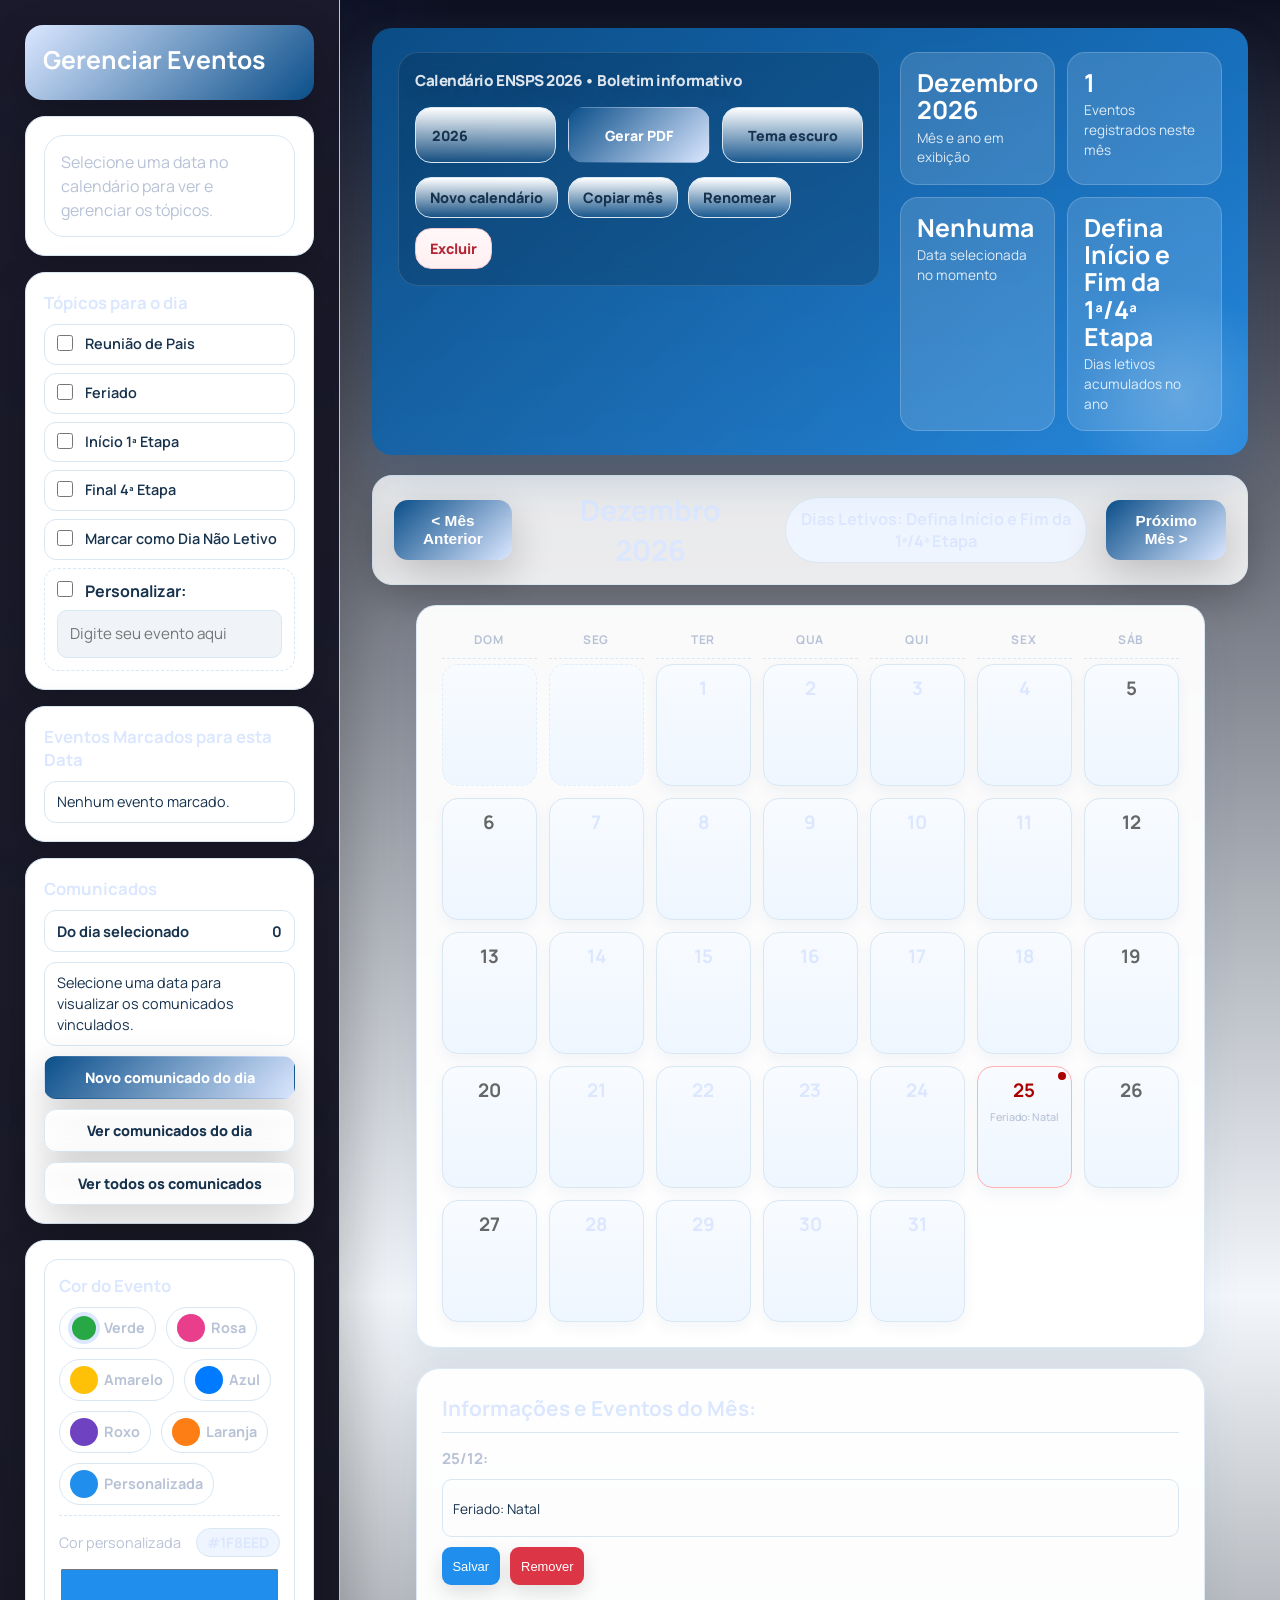
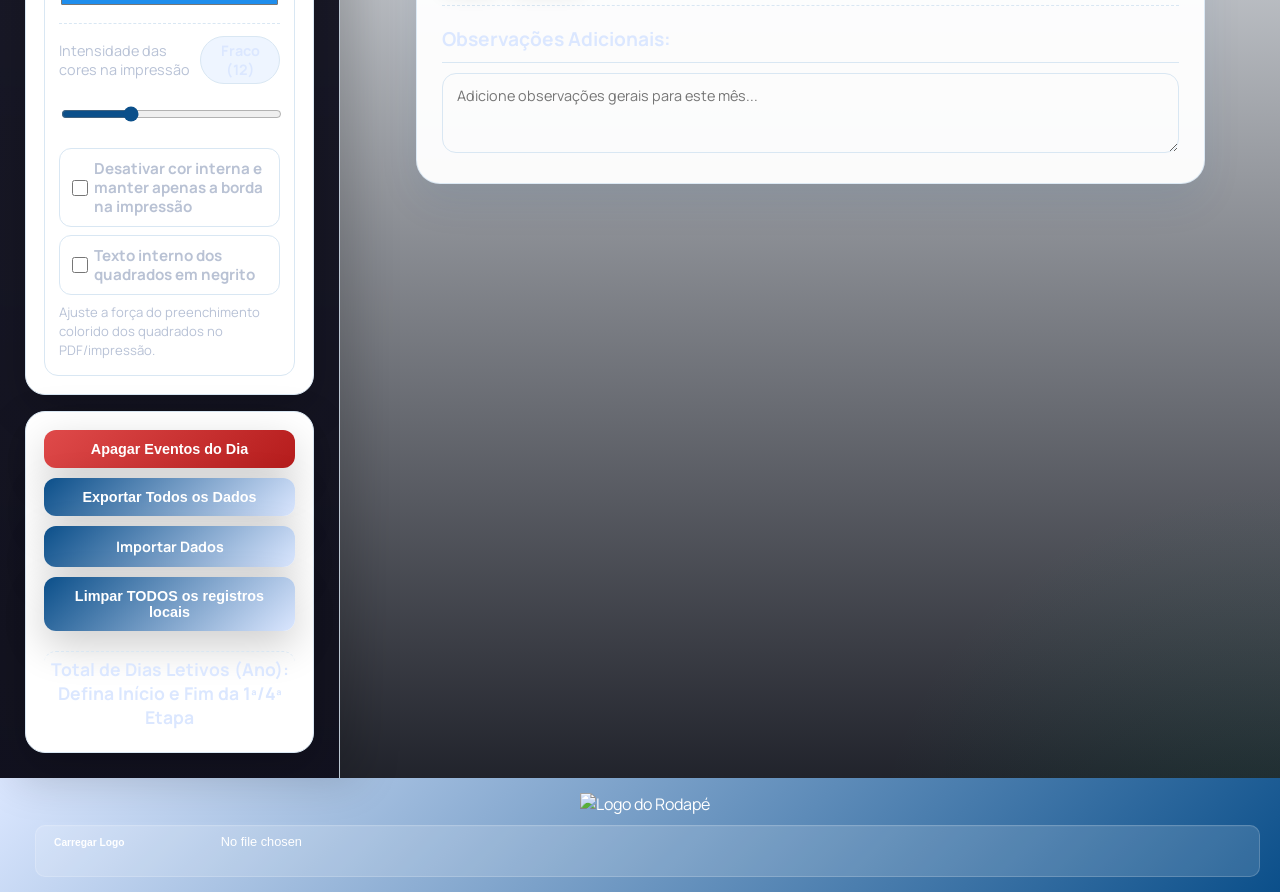
==== commit 0c39382d: "Atualiza sistema ENSPS" ====
--- a/boletim.html
+++ b/boletim.html
@@ -1,5615 +1,269 @@
 <!DOCTYPE html>
+
 <html lang="pt-BR">
 <head>
-    <meta charset="UTF-8">
-    <meta name="viewport" content="width=device-width, initial-scale=1.0">
-    <title>Boletim Informativo ENSPS - Calendário 2026</title>
-    <link href="https://fonts.googleapis.com/css2?family=Manrope:wght@400;500;700;800&family=Roboto:wght@400;700&display=swap" rel="stylesheet">
-    <style>
-        :root {
-            --bg: #f3f7fb;
-            --surface: #ffffff;
-            --surface-soft: #f7fbff;
-            --surface-strong: #eef5ff;
-            --ink: #17324d;
-            --ink-soft: #46627d;
-            --brand: #0b4f8a;
-            --brand-strong: #07355d;
-            --accent: #1f8eed;
-            --border: #d9e7f3;
-            --shadow: 0 18px 40px rgba(11, 79, 138, 0.08);
-            --shadow-soft: 0 8px 24px rgba(11, 79, 138, 0.06);
-            --danger-soft: #fff0f0;
-            --success-soft: #edf9ef;
-            --warning-soft: #fff8e8;
-        }
-        body[data-theme="dark"] {
-            --bg: #08121d;
-            --surface: #0f1c2a;
-            --surface-soft: #132335;
-            --surface-strong: #17304a;
-            --ink: #e7f0fa;
-            --ink-soft: #9cb1c8;
-            --brand: #4ea4f1;
-            --brand-strong: #d6e9fb;
-            --accent: #7fc3ff;
-            --border: #23384f;
-            --shadow: 0 18px 40px rgba(0, 0, 0, 0.35);
-            --shadow-soft: 0 8px 24px rgba(0, 0, 0, 0.28);
-            --danger-soft: #31171c;
-            --success-soft: #15281d;
-            --warning-soft: #32270f;
-        }
-        /* Estilos Gerais */
-        body {
-            font-family: 'Manrope', 'Roboto', sans-serif;
-            background:
-                radial-gradient(circle at top left, rgba(31, 142, 237, 0.12), transparent 28%),
-                linear-gradient(180deg, #f8fbff 0%, var(--bg) 100%);
-            color: var(--ink);
-            margin: 0;
-            padding: 0;
-            display: flex;
-            min-height: 100vh;
-            overflow-x: hidden;
-            flex-direction: column;
-        }
-        body[data-theme="dark"] {
-            background:
-                radial-gradient(circle at top left, rgba(79, 163, 255, 0.16), transparent 26%),
-                radial-gradient(circle at bottom right, rgba(11, 79, 138, 0.22), transparent 30%),
-                linear-gradient(180deg, #09111a 0%, var(--bg) 100%);
-        }
-        body, .sidebar, .sidebar-card, .month, .calendar-navigation, .selected-date-info, .hero-banner, .hero-stat, .footer, .topic-item, .custom-topic-item, .color-selector {
-            transition: background-color 0.25s ease, color 0.25s ease, border-color 0.25s ease, box-shadow 0.25s ease;
-        }
-        /* Contêiner principal para sidebar e main-content */
-        .content-wrapper {
-            display: flex;
-            flex-grow: 1;
-            align-items: stretch;
-        }
-        /* Painel Lateral (Sidebar) para Tópicos e Detalhes */
-        .sidebar {
-            width: 340px;
-            background: rgba(255, 255, 255, 0.92);
-            backdrop-filter: blur(10px);
-            box-shadow: 16px 0 40px rgba(10, 44, 78, 0.08);
-            padding: 25px;
-            box-sizing: border-box;
-            flex-shrink: 0;
-            display: flex;
-            flex-direction: column;
-            overflow-y: auto;
-            gap: 16px;
-            border-right: 1px solid rgba(217, 231, 243, 0.85);
-        }
-        .sidebar h3 {
-            color: var(--brand-strong);
-            margin-top: 0;
-            margin-bottom: 6px;
-            font-size: 1.55em;
-            border-bottom: none;
-            padding-bottom: 0;
-        }
-        .sidebar h4 {
-            color: var(--brand-strong);
-            margin-top: 0;
-            margin-bottom: 10px;
-            font-size: 1.05em;
-        }
-        .sidebar-intro {
-            padding: 18px;
-            border-radius: 18px;
-            background: linear-gradient(135deg, var(--brand-strong), var(--brand));
-            color: #fff;
-            box-shadow: var(--shadow-soft);
-        }
-        .sidebar-intro h3 {
-            color: #fff;
-        }
-        .sidebar-intro p {
-            display: none;
-        }
-        .sidebar-card {
-            background: var(--surface);
-            border: 1px solid var(--border);
-            border-radius: 18px;
-            padding: 18px;
-            box-shadow: var(--shadow-soft);
-        }
-        .selected-date-info {
-            background: linear-gradient(180deg, var(--surface-soft), #fff);
-            border: 1px solid var(--border);
-            border-radius: 14px;
-            padding: 14px 16px;
-            min-height: 72px;
-            display: flex;
-            flex-direction: column;
-            justify-content: center;
-            gap: 4px;
-        }
-        .selected-date-info p,
-        .selected-date-info small {
-            margin: 0;
-            color: var(--ink-soft);
-            line-height: 1.5;
-        }
-        .selected-date-info h4 {
-            margin: 0 0 4px;
-            font-size: 1.05em;
-            color: var(--brand-strong);
-        }
-        .selected-date-meta {
-            font-size: 0.85em;
-            color: var(--ink-soft);
-        }
-        .topic-list {
-            list-style: none;
-            padding: 0;
-            margin: 0;
-            display: grid;
-            gap: 8px;
-        }
-        .topic-item {
-            display: grid;
-            grid-template-columns: 18px minmax(0, 1fr);
-            align-items: start;
-            column-gap: 10px;
-            font-size: 0.95em;
-            line-height: 1.3;
-            background: var(--surface-soft);
-            border: 1px solid var(--border);
-            border-radius: 12px;
-            padding: 10px 12px;
-            transition: border-color 0.2s ease, box-shadow 0.2s ease, background-color 0.2s ease;
-        }
-        .topic-item input[type="checkbox"] {
-            margin: 2px 0 0;
-            width: 18px;
-            height: 18px;
-            accent-color: var(--brand);
-        }
-        .topic-item label {
-            cursor: pointer;
-            color: var(--ink);
-            word-break: break-word;
-            white-space: normal;
-            font-size: 0.95em;
-            font-weight: 600;
-            margin: 0;
-        }
-        /* Estilo para o novo tópico personalizável */
-        .custom-topic-item {
-            display: grid;
-            grid-template-columns: 18px minmax(0, 1fr);
-            align-items: start;
-            padding: 12px;
-            border: 1px dashed var(--border);
-            border-radius: 14px;
-            background: #fff;
-            gap: 8px 10px;
-        }
-        .custom-topic-item input[type="checkbox"] {
-            margin: 2px 0 0;
-            width: 18px;
-            height: 18px;
-            accent-color: var(--brand);
-        }
-        .custom-topic-item label {
-            margin: 0;
-            color: var(--ink);
-            font-weight: 700;
-            line-height: 1.3;
-        }
-        .custom-topic-item input[type="text"] {
-            grid-column: 1 / -1;
-            width: 100%;
-            min-height: 48px;
-            padding: 11px 12px;
-            border: 1px solid var(--border);
-            border-radius: 10px;
-            font-family: 'Manrope', 'Roboto', sans-serif;
-            font-size: 0.95em;
-            color: var(--ink);
-            background: var(--surface-soft);
-            box-sizing: border-box;
-        }
-        .custom-topic-item input[type="text"]:disabled {
-            background-color: #f0f4f8;
-            color: #7e91a3;
-            cursor: not-allowed;
-        }
-        .event-details {
-            margin-top: 0;
-            padding-top: 0;
-            border-top: none;
-        }
-        .event-details ul {
-            list-style: none;
-            padding-left: 0;
-            margin: 0;
-            display: grid;
-            gap: 8px;
-        }
-        .event-details li {
-            margin-bottom: 0;
-            line-height: 1.4;
-            color: var(--ink);
-            background: var(--surface-soft);
-            border: 1px solid var(--border);
-            border-radius: 12px;
-            padding: 10px 12px;
-            font-size: 0.9em;
-        }
-        .comunicados-summary {
-            display: grid;
-            gap: 10px;
-        }
-        .comunicados-summary-line {
-            display: flex;
-            align-items: center;
-            justify-content: space-between;
-            gap: 12px;
-            padding: 10px 12px;
-            background: var(--surface-soft);
-            border: 1px solid var(--border);
-            border-radius: 12px;
-            color: var(--ink);
-            font-size: 0.92em;
-            font-weight: 700;
-        }
-        .comunicados-actions {
-            display: grid;
-            gap: 10px;
-        }
-        .comunicados-actions button {
-            width: 100%;
-            border: 1px solid var(--border);
-            background: linear-gradient(180deg, var(--surface), var(--surface-soft));
-            color: var(--ink);
-            border-radius: 12px;
-            padding: 11px 14px;
-            font-family: 'Manrope', 'Roboto', sans-serif;
-            font-size: 0.9em;
-            font-weight: 800;
-            cursor: pointer;
-            box-shadow: var(--shadow-soft);
-        }
-        .comunicados-actions button.primary {
-            background: linear-gradient(135deg, var(--brand), var(--brand-strong));
-            color: #fff;
-            border-color: transparent;
-        }
-        .comunicados-day-list {
-            list-style: none;
-            padding: 0;
-            margin: 0;
-            display: grid;
-            gap: 8px;
-        }
-        .comunicados-day-list li {
-            padding: 10px 12px;
-            border-radius: 12px;
-            border: 1px solid var(--border);
-            background: var(--surface-soft);
-            color: var(--ink);
-        }
-        .comunicados-day-list li strong {
-            display: block;
-            margin-bottom: 4px;
-            font-size: 0.92em;
-        }
-        .comunicados-day-list li small {
-            color: var(--ink-soft);
-        }
-        .comunicados-empty {
-            margin: 0;
-            padding: 10px 12px;
-            border-radius: 12px;
-            border: 1px dashed var(--border);
-            background: var(--surface-soft);
-            color: var(--ink-soft);
-            font-size: 0.9em;
-            line-height: 1.45;
-        }
-        .comunicados-modal {
-            position: fixed;
-            inset: 0;
-            background: rgba(7, 17, 27, 0.58);
-            backdrop-filter: blur(6px);
-            display: none;
-            align-items: center;
-            justify-content: center;
-            padding: 24px;
-            z-index: 2000;
-        }
-        .comunicados-modal.is-open {
-            display: flex;
-        }
-        body.is-embedded-ensps .comunicados-modal {
-            padding: 8px;
-            align-items: stretch;
-            overflow: auto;
-        }
-        body.is-embedded-ensps .comunicados-modal-dialog {
-            width: min(1120px, calc(100vw - 16px));
-            height: calc(100vh - 16px);
-            max-height: calc(100vh - 16px);
-            grid-template-columns: minmax(260px, 320px) minmax(0, 1fr);
-        }
-        .comunicados-modal-dialog {
-            width: min(920px, calc(100vw - 32px));
-            max-height: min(84vh, 820px);
-            overflow: hidden;
-            display: grid;
-            grid-template-columns: minmax(248px, 0.82fr) minmax(0, 1fr);
-            gap: 0;
-            border-radius: 24px;
-            background: var(--surface);
-            border: 1px solid var(--border);
-            box-shadow: 0 28px 60px rgba(7, 28, 47, 0.24);
-        }
-        .comunicados-modal-sidebar {
-            padding: 22px;
-            border-right: 1px solid var(--border);
-            background: linear-gradient(180deg, var(--surface-soft), var(--surface));
-            display: grid;
-            grid-template-rows: auto auto minmax(0, 1fr);
-            gap: 14px;
-            min-height: 0;
-        }
-        .comunicados-modal-main {
-            padding: 22px;
-            display: grid;
-            grid-template-rows: auto minmax(0, 1fr) auto;
-            gap: 16px;
-            min-height: 0;
-            min-width: 0;
-            overflow: hidden;
-        }
-        .comunicados-modal-header,
-        .comunicados-modal-topbar {
-            display: flex;
-            align-items: center;
-            justify-content: space-between;
-            gap: 14px;
-        }
-        .comunicados-modal-header h3,
-        .comunicados-modal-topbar h3 {
-            margin: 0;
-            color: var(--brand-strong);
-            font-size: 1.28em;
-        }
-        .comunicados-modal-header p,
-        .comunicados-modal-topbar p {
-            margin: 4px 0 0;
-            color: var(--ink-soft);
-            font-size: 0.92em;
-            line-height: 1.45;
-        }
-        .comunicados-modal-close {
-            border: 1px solid var(--border);
-            background: var(--surface-soft);
-            color: var(--ink);
-            border-radius: 12px;
-            padding: 9px 12px;
-            font-weight: 800;
-            cursor: pointer;
-        }
-        .comunicados-filter-bar {
-            display: flex;
-            flex-wrap: wrap;
-            gap: 8px;
-        }
-        .comunicados-filter-bar button {
-            border: 1px solid var(--border);
-            background: var(--surface);
-            color: var(--ink-soft);
-            border-radius: 999px;
-            padding: 8px 12px;
-            font-size: 0.85em;
-            font-weight: 800;
-            cursor: pointer;
-        }
-        .comunicados-filter-bar button.active {
-            background: linear-gradient(135deg, var(--brand), var(--brand-strong));
-            color: #fff;
-            border-color: transparent;
-        }
-        .comunicados-list {
-            overflow: auto;
-            display: grid;
-            gap: 10px;
-            padding-right: 4px;
-        }
-        .comunicado-card {
-            border: 1px solid var(--border);
-            border-radius: 16px;
-            background: var(--surface);
-            padding: 14px;
-            display: grid;
-            gap: 8px;
-            cursor: pointer;
-            box-shadow: var(--shadow-soft);
-        }
-        .comunicado-card.active {
-            border-color: var(--brand);
-            box-shadow: 0 0 0 2px rgba(31, 142, 237, 0.18);
-            background: var(--surface-soft);
-        }
-        .comunicado-card h4 {
-            margin: 0;
-            color: var(--brand-strong);
-            font-size: 1em;
-        }
-        .comunicado-card p,
-        .comunicado-card small {
-            margin: 0;
-            color: var(--ink-soft);
-            line-height: 1.45;
-        }
-        .comunicado-form {
-            overflow: auto;
-            display: grid;
-            gap: 14px;
-            padding-right: 4px;
-            min-width: 0;
-        }
-        .comunicado-field {
-            display: grid;
-            gap: 8px;
-        }
-        .comunicado-field label {
-            font-size: 0.82em;
-            font-weight: 800;
-            text-transform: uppercase;
-            letter-spacing: 0.06em;
-            color: var(--ink-soft);
-        }
-        .comunicado-field input,
-        .comunicado-field textarea {
-            width: 100%;
-            box-sizing: border-box;
-            border: 1px solid var(--border);
-            border-radius: 14px;
-            padding: 12px 14px;
-            font-family: 'Manrope', 'Roboto', sans-serif;
-            font-size: 0.95em;
-            color: var(--ink);
-            background: var(--surface-soft);
-        }
-        .comunicado-field textarea {
-            min-height: 110px;
-            resize: vertical;
-        }
-        .comunicado-form-grid {
-            display: grid;
-            grid-template-columns: repeat(2, minmax(0, 1fr));
-            gap: 14px;
-        }
-        .comunicado-actions {
-            display: flex;
-            flex-wrap: wrap;
-            justify-content: space-between;
-            align-items: center;
-            gap: 10px;
-        }
-        .comunicado-actions button {
-            border: 1px solid var(--border);
-            background: linear-gradient(180deg, var(--surface), var(--surface-soft));
-            color: var(--ink);
-            border-radius: 12px;
-            padding: 11px 14px;
-            font-size: 0.92em;
-            font-weight: 800;
-            cursor: pointer;
-            min-width: 140px;
-            max-width: 100%;
-        }
-        .comunicado-actions button.primary {
-            background: linear-gradient(135deg, var(--brand), var(--brand-strong));
-            color: #fff;
-            border-color: transparent;
-        }
-        .comunicado-actions button.danger {
-            background: linear-gradient(180deg, #fff7f8, #fff0f2);
-            color: #b32735;
-            border-color: #f0c5cb;
-        }
-        body.is-embedded-ensps .comunicado-actions {
-            position: sticky;
-            bottom: 0;
-            justify-content: flex-end;
-            gap: 8px;
-            padding-top: 10px;
-            background: linear-gradient(180deg, rgba(15,28,42,0), var(--surface) 26%);
-            z-index: 2;
-        }
-        body.is-embedded-ensps .comunicado-form {
-            padding-bottom: 88px;
-        }
-        body.is-embedded-ensps .comunicado-actions button {
-            min-width: 112px;
-            padding: 10px 12px;
-            font-size: 0.88em;
-            flex: 0 0 auto;
-        }
-        body.is-embedded-ensps .comunicado-actions .danger {
-            order: 1;
-        }
-        body.is-embedded-ensps .comunicado-actions .primary {
-            order: 2;
-        }
-        body.is-embedded-ensps .comunicado-form-grid {
-            grid-template-columns: 1fr;
-        }
-        body.is-embedded-ensps .comunicado-field textarea {
-            min-height: 92px;
-        }
-        /* Botões de ação na sidebar */
-        .sidebar-buttons {
-            display: flex;
-            flex-direction: column;
-            gap: 10px;
-        }
-        .sidebar-buttons button, .sidebar-buttons label.file-upload-label {
-            background: linear-gradient(135deg, var(--brand), var(--brand-strong));
-            color: #fff;
-            border: none;
-            padding: 11px 15px;
-            border-radius: 12px;
-            cursor: pointer;
-            font-size: 0.9em;
-            font-weight: 700;
-            transition: transform 0.2s ease, box-shadow 0.2s ease, background-color 0.2s ease;
-            width: 100%; /* Ocupa a largura total */
-            box-sizing: border-box;
-            text-align: center;
-            display: block; /* Garante que o label se comporte como um bloco */
-            box-shadow: var(--shadow-soft);
-        }
-        .sidebar-buttons button:hover, .sidebar-buttons label.file-upload-label:hover {
-            background: linear-gradient(135deg, #1265ad, var(--brand-strong));
-            transform: translateY(-1px);
-        }
-        .sidebar-buttons button.delete-day-btn {
-            background: linear-gradient(135deg, #df4a4a, #b51c1c);
-        }
-        .sidebar-buttons button.delete-day-btn:hover {
-            background: linear-gradient(135deg, #f25d5d, #981919);
-        }
-        .sidebar-buttons button:disabled {
-            background-color: #ccc;
-            cursor: not-allowed;
-        }
-        .sidebar-buttons input[type="file"] {
-            display: none; /* Esconde o input de arquivo real */
-        }
-        /* Estilo para o contador total de dias letivos do ano */
-        #totalAnnualSchoolDaysCounter {
-            font-size: 0.95em;
-            color: var(--brand-strong);
-            font-weight: bold;
-            margin-top: 10px;
-            text-align: center;
-            padding: 10px 12px;
-            border-top: 1px dashed var(--border);
-            background: var(--surface-soft);
-            border-radius: 12px;
-        }
-        /* Contêiner Principal do Calendário */
-        .main-content {
-            flex-grow: 1;
-            padding: 28px 32px;
-            display: flex;
-            flex-direction: column;
-            align-items: center;
-        }
-        .app-toolbar {
-            width: 100%;
-            max-width: 980px;
-            display: grid;
-            grid-template-columns: minmax(240px, 1fr) minmax(0, 2.1fr);
-            gap: 18px;
-            margin-bottom: 18px;
-            padding: 18px 20px;
-            border-radius: 24px;
-            background: rgba(255,255,255,0.78);
-            border: 1px solid rgba(217, 231, 243, 0.88);
-            box-shadow: var(--shadow-soft);
-            backdrop-filter: blur(10px);
-            box-sizing: border-box;
-            align-items: start;
-        }
-        .toolbar-meta {
-            display: flex;
-            flex-direction: column;
-            gap: 10px;
-            min-width: 0;
-        }
-        .toolbar-meta h3 {
-            margin: 0;
-            font-size: 1.55em;
-            line-height: 1.08;
-            color: var(--brand-strong);
-            letter-spacing: -0.03em;
-        }
-        .toolbar-meta p {
-            margin: 0;
-            color: var(--ink-soft);
-            font-size: 0.95em;
-            line-height: 1.55;
-            max-width: 360px;
-        }
-        .brand-header {
-            width: 100%;
-            max-width: 980px;
-            display: grid;
-            grid-template-columns: minmax(0, 1fr) auto;
-            gap: 22px;
-            align-items: center;
-            margin-bottom: 18px;
-        }
-        .brand-copy {
-            display: flex;
-            align-items: flex-start;
-            gap: 16px;
-        }
-        .brand-mark {
-            width: 64px;
-            height: 64px;
-            border-radius: 20px;
-            background: linear-gradient(135deg, var(--brand-strong), var(--accent));
-            color: #fff;
-            display: flex;
-            align-items: center;
-            justify-content: center;
-            font-size: 1.45em;
-            font-weight: 800;
-            letter-spacing: -0.04em;
-            box-shadow: 0 18px 30px rgba(11, 79, 138, 0.18);
-            flex-shrink: 0;
-        }
-        .brand-copy-text {
-            min-width: 0;
-        }
-        .brand-copy-text .product-badge {
-            display: inline-flex;
-            align-items: center;
-            gap: 8px;
-            padding: 7px 12px;
-            border-radius: 999px;
-            background: var(--surface-strong);
-            border: 1px solid var(--border);
-            color: var(--brand-strong);
-            font-size: 0.78em;
-            font-weight: 800;
-            letter-spacing: 0.03em;
-            text-transform: uppercase;
-            margin-bottom: 10px;
-        }
-        .header-actions {
-            display: grid;
-            gap: 12px;
-            min-width: 0;
-            justify-items: stretch;
-        }
-        .calendar-switcher {
-            display: grid;
-            grid-template-columns: minmax(220px, 1.2fr) minmax(0, 1fr);
-            gap: 12px;
-            align-items: start;
-        }
-        .calendar-switcher-main {
-            display: grid;
-            gap: 8px;
-            min-width: 0;
-        }
-        .calendar-switcher-label {
-            font-size: 0.78em;
-            font-weight: 800;
-            letter-spacing: 0.08em;
-            text-transform: uppercase;
-            color: var(--ink-soft);
-            padding-left: 4px;
-        }
-        .calendar-switcher select {
-            width: 100%;
-            min-width: 0;
-            border: 1px solid var(--border);
-            background: linear-gradient(180deg, var(--surface), var(--surface-soft));
-            color: var(--ink);
-            border-radius: 15px;
-            padding: 10px 13px;
-            font-family: 'Manrope', 'Roboto', sans-serif;
-            font-size: 0.92em;
-            font-weight: 800;
-            box-shadow: var(--shadow-soft);
-            appearance: none;
-            cursor: pointer;
-        }
-        .calendar-management {
-            display: flex;
-            flex-wrap: wrap;
-            gap: 10px;
-            align-items: center;
-            justify-content: flex-start;
-        }
-        .toolbar-utilities {
-            display: flex;
-            flex-wrap: wrap;
-            gap: 10px;
-            justify-content: flex-end;
-        }
-        .theme-toggle,
-        .toolbar-action {
-            border: 1px solid var(--border);
-            background: linear-gradient(180deg, var(--surface), var(--surface-soft));
-            color: var(--ink);
-            border-radius: 16px;
-            padding: 10px 14px;
-            font-family: 'Manrope', 'Roboto', sans-serif;
-            font-size: 0.9em;
-            font-weight: 800;
-            cursor: pointer;
-            box-shadow: var(--shadow-soft);
-            transition: transform 0.2s ease, box-shadow 0.2s ease, background-color 0.2s ease, border-color 0.2s ease;
-            white-space: nowrap;
-        }
-        .toolbar-action.primary,
-        .theme-toggle {
-            min-width: 150px;
-            justify-content: center;
-        }
-        .toolbar-action.danger {
-            color: #b32735;
-            background: linear-gradient(180deg, #fff7f8, #fff0f2);
-            border-color: #f0c5cb;
-        }
-        #duplicateCalendarBtn {
-            display: none !important;
-        }
-        .toolbar-action.primary {
-            background: linear-gradient(135deg, var(--brand), var(--brand-strong));
-            color: #fff;
-            border-color: transparent;
-        }
-        .theme-toggle:hover,
-        .toolbar-action:hover {
-            transform: translateY(-1px);
-            box-shadow: 0 14px 24px rgba(10, 58, 102, 0.12);
-        }
-        .toolbar-action.danger:hover {
-            box-shadow: 0 14px 24px rgba(179, 39, 53, 0.14);
-        }
-        .quick-flow {
-            width: 100%;
-            max-width: 980px;
-            display: grid;
-            grid-template-columns: repeat(4, minmax(0, 1fr));
-            gap: 14px;
-            margin: -2px 0 24px;
-        }
-        .quick-flow-card {
-            background: var(--surface);
-            border: 1px solid var(--border);
-            border-radius: 18px;
-            padding: 16px;
-            box-shadow: var(--shadow-soft);
-            position: relative;
-            overflow: hidden;
-            transform: translateY(0);
-            transition: transform 0.22s ease, box-shadow 0.22s ease, border-color 0.22s ease;
-        }
-        .quick-flow-card::before {
-            content: '';
-            position: absolute;
-            inset: 0 auto auto 0;
-            width: 100%;
-            height: 3px;
-            background: linear-gradient(90deg, var(--accent), var(--brand-strong));
-            opacity: 0.85;
-        }
-        .quick-flow-card:hover {
-            transform: translateY(-3px);
-            box-shadow: 0 16px 28px rgba(10, 58, 102, 0.11);
-            border-color: #bfd6ec;
-        }
-        .quick-flow-step {
-            display: inline-flex;
-            width: 28px;
-            height: 28px;
-            border-radius: 999px;
-            align-items: center;
-            justify-content: center;
-            background: var(--surface-strong);
-            color: var(--brand-strong);
-            font-size: 0.78em;
-            font-weight: 800;
-            margin-bottom: 10px;
-        }
-        .quick-flow-card h3 {
-            margin: 0 0 6px;
-            font-size: 1em;
-            color: var(--brand-strong);
-        }
-        .quick-flow-card p {
-            margin: 0;
-            color: var(--ink-soft);
-            font-size: 0.9em;
-            line-height: 1.5;
-        }
-        body[data-theme="dark"] .app-toolbar {
-            background: rgba(13, 24, 36, 0.82);
-            border-color: rgba(44, 68, 95, 0.92);
-            box-shadow: 0 22px 42px rgba(0, 0, 0, 0.28);
-        }
-        body[data-theme="dark"] .hero-controls {
-            background: rgba(4, 14, 24, 0.28);
-            border-color: rgba(160, 204, 247, 0.14);
-        }
-        body[data-theme="dark"] .active-calendar-title {
-            color: #eff7ff;
-        }
-        body[data-theme="dark"] .toolbar-meta h3 {
-            color: #eff7ff;
-        }
-        body[data-theme="dark"] .toolbar-meta p,
-        body[data-theme="dark"] .calendar-switcher-label {
-            color: #a9bdd2;
-        }
-        body[data-theme="dark"] .theme-toggle,
-        body[data-theme="dark"] .toolbar-action,
-        body[data-theme="dark"] .calendar-switcher select {
-            background: linear-gradient(180deg, #17304a, #102234);
-            color: #f4f8fc;
-            border-color: #2a4665;
-        }
-        body[data-theme="dark"] .toolbar-action.primary {
-            background: linear-gradient(135deg, #2b83cf, #124b76);
-            border-color: transparent;
-        }
-        body[data-theme="dark"] .brand-copy-text .product-badge,
-        body[data-theme="dark"] .quick-flow-card,
-        body[data-theme="dark"] .quick-flow-step {
-            background: var(--surface);
-            border-color: var(--border);
-            color: var(--ink);
-        }
-        body[data-theme="dark"] .quick-flow-card h3 {
-            color: #f0f7ff;
-        }
-        body[data-theme="dark"] .quick-flow-card p,
-        body[data-theme="dark"] .brand-copy-text .product-badge {
-            color: #c4d5e7;
-        }
-        body[data-theme="dark"] .brand-mark {
-            background: linear-gradient(135deg, #2e6aa3, #6db3f5);
-            color: #f9fcff;
-            border: 1px solid rgba(173, 216, 255, 0.26);
-            box-shadow: 0 18px 30px rgba(0, 0, 0, 0.28);
-        }
-        body[data-theme="dark"] .brand-copy-text .product-badge {
-            background: #13283c;
-            border-color: #2e4e6e;
-            color: #e5f0fb;
-        }
-        body[data-theme="dark"] .sidebar {
-            background: rgba(9, 18, 29, 0.88);
-            border-right-color: rgba(48, 72, 99, 0.9);
-            box-shadow: 16px 0 40px rgba(0, 0, 0, 0.28);
-        }
-        body[data-theme="dark"] .sidebar-card,
-        body[data-theme="dark"] .month,
-        body[data-theme="dark"] .calendar-navigation,
-        body[data-theme="dark"] .selected-date-info,
-        body[data-theme="dark"] .color-selector,
-        body[data-theme="dark"] .topic-item,
-        body[data-theme="dark"] .custom-topic-item,
-        body[data-theme="dark"] .event-details li,
-        body[data-theme="dark"] #totalAnnualSchoolDaysCounter,
-        body[data-theme="dark"] .comunicados-day-list li,
-        body[data-theme="dark"] .comunicados-summary-line,
-        body[data-theme="dark"] .comunicado-card,
-        body[data-theme="dark"] .comunicado-field input,
-        body[data-theme="dark"] .comunicado-field textarea,
-        body[data-theme="dark"] .comunicados-modal-dialog,
-        body[data-theme="dark"] .comunicados-modal-sidebar,
-        body[data-theme="dark"] .comunicados-modal-main,
-        body[data-theme="dark"] .comunicados-modal-close,
-        body[data-theme="dark"] .comunicados-filter-bar button,
-        body[data-theme="dark"] .comunicado-actions button {
-            background: var(--surface);
-            color: var(--ink);
-            border-color: var(--border);
-        }
-        body[data-theme="dark"] .selected-date-info,
-        body[data-theme="dark"] .color-selector,
-        body[data-theme="dark"] #totalAnnualSchoolDaysCounter {
-            background: linear-gradient(180deg, rgba(20, 35, 53, 0.96), rgba(15, 28, 42, 0.96));
-        }
-        body[data-theme="dark"] .calendar-navigation {
-            background: rgba(15, 28, 42, 0.88);
-        }
-        body[data-theme="dark"] .month {
-            background: rgba(15, 28, 42, 0.96);
-            border-color: rgba(38, 57, 78, 0.94);
-        }
-        body[data-theme="dark"] .day {
-            background-color: #132335;
-            border-color: #27415d;
-        }
-        body[data-theme="dark"] .empty-day {
-            background-color: #0f1c2a;
-            border-color: #23384f;
-        }
-        body[data-theme="dark"] .weekend {
-            background-color: #15283a;
-        }
-        body[data-theme="dark"] .hero-banner {
-            background: linear-gradient(135deg, #0e2d49, #124b76);
-            box-shadow: 0 20px 45px rgba(0, 0, 0, 0.28);
-        }
-        body[data-theme="dark"] .hero-stat {
-            background: rgba(255,255,255,0.08);
-            border-color: rgba(255,255,255,0.12);
-        }
-        body[data-theme="dark"] .sidebar-intro {
-            background: linear-gradient(135deg, #163a60, #2f7fca);
-            border: 1px solid rgba(124, 188, 255, 0.24);
-            box-shadow: 0 18px 34px rgba(0, 0, 0, 0.26);
-        }
-        body[data-theme="dark"] .sidebar-intro h3,
-        body[data-theme="dark"] .sidebar-intro p {
-            color: #f6fbff;
-        }
-        body[data-theme="dark"] .selected-date-info p,
-        body[data-theme="dark"] .selected-date-info small,
-        body[data-theme="dark"] .topic-item label,
-        body[data-theme="dark"] .custom-topic-item label,
-        body[data-theme="dark"] .event-details li,
-        body[data-theme="dark"] .color-options label,
-        body[data-theme="dark"] .print-intensity-header,
-        body[data-theme="dark"] .print-intensity-help,
-        body[data-theme="dark"] #totalAnnualSchoolDaysCounter,
-        body[data-theme="dark"] .brand-pill,
-        body[data-theme="dark"] .main-subtitle {
-            color: #d9e7f5;
-        }
-        body[data-theme="dark"] .brand-pill {
-            background: #11263a;
-            border-color: #294662;
-        }
-        body[data-theme="dark"] .color-selector h4 {
-            color: #f2f8ff;
-        }
-        body[data-theme="dark"] .color-options label {
-            background: linear-gradient(180deg, #18314a, #122437);
-            border-color: #32516f;
-            color: #eef6ff;
-            box-shadow: inset 0 1px 0 rgba(255,255,255,0.04), 0 8px 16px rgba(0, 0, 0, 0.18);
-        }
-        body[data-theme="dark"] .color-options label:hover {
-            background: linear-gradient(180deg, #204061, #17304a);
-            border-color: #497197;
-        }
-        body[data-theme="dark"] .color-options label:has(input[type="radio"]:checked) {
-            color: #f7fbff;
-            background: linear-gradient(180deg, #23435f, #17304a);
-        }
-        body[data-theme="dark"] .color-options label:has(input[type="radio"][value="green"]:checked) {
-            border-color: #28a745;
-            box-shadow: 0 0 0 2px rgba(40, 167, 69, 0.94), 0 0 0 5px rgba(40, 167, 69, 0.22), inset 0 1px 0 rgba(255,255,255,0.06), 0 8px 16px rgba(0, 0, 0, 0.18);
-        }
-        body[data-theme="dark"] .color-options label:has(input[type="radio"][value="pink"]:checked) {
-            border-color: #e83e8c;
-            box-shadow: 0 0 0 2px rgba(232, 62, 140, 0.92), 0 0 0 5px rgba(232, 62, 140, 0.2), inset 0 1px 0 rgba(255,255,255,0.06), 0 8px 16px rgba(0, 0, 0, 0.18);
-        }
-        body[data-theme="dark"] .color-options label:has(input[type="radio"][value="yellow"]:checked) {
-            border-color: #ffc107;
-            box-shadow: 0 0 0 2px rgba(255, 193, 7, 0.96), 0 0 0 5px rgba(255, 193, 7, 0.22), inset 0 1px 0 rgba(255,255,255,0.06), 0 8px 16px rgba(0, 0, 0, 0.18);
-        }
-        body[data-theme="dark"] .color-options label:has(input[type="radio"][value="blue"]:checked) {
-            border-color: #007bff;
-            box-shadow: 0 0 0 2px rgba(0, 123, 255, 0.94), 0 0 0 5px rgba(0, 123, 255, 0.22), inset 0 1px 0 rgba(255,255,255,0.06), 0 8px 16px rgba(0, 0, 0, 0.18);
-        }
-        body[data-theme="dark"] .color-options label:has(input[type="radio"][value="purple"]:checked) {
-            border-color: #6f42c1;
-            box-shadow: 0 0 0 2px rgba(111, 66, 193, 0.94), 0 0 0 5px rgba(111, 66, 193, 0.2), inset 0 1px 0 rgba(255,255,255,0.06), 0 8px 16px rgba(0, 0, 0, 0.18);
-        }
-        body[data-theme="dark"] .color-options label:has(input[type="radio"][value="orange"]:checked) {
-            border-color: #fd7e14;
-            box-shadow: 0 0 0 2px rgba(253, 126, 20, 0.94), 0 0 0 5px rgba(253, 126, 20, 0.22), inset 0 1px 0 rgba(255,255,255,0.06), 0 8px 16px rgba(0, 0, 0, 0.18);
-        }
-        body[data-theme="dark"] .color-options input[type="radio"]:checked + .color-box {
-            border-color: #f4fbff;
-            box-shadow: 0 0 0 2px rgba(244, 251, 255, 0.98);
-        }
-        body[data-theme="dark"] .color-options input[type="radio"]:checked + .color-box::after {
-            content: '';
-            position: absolute;
-            inset: -6px;
-            border-radius: 14px;
-            border: 2px solid currentColor;
-            pointer-events: none;
-            opacity: 0.7;
-        }
-        body[data-theme="dark"] .theme-toggle,
-        body[data-theme="dark"] .toolbar-action,
-        body[data-theme="dark"] .calendar-navigation button,
-        body[data-theme="dark"] .sidebar-buttons button,
-        body[data-theme="dark"] .sidebar-buttons label.file-upload-label {
-            box-shadow: 0 12px 24px rgba(0, 0, 0, 0.24);
-        }
-        body[data-theme="dark"] .calendar-navigation button {
-            background: linear-gradient(135deg, #20466f, #77b8f6);
-            color: #f8fbff;
-            border: 1px solid rgba(186, 220, 255, 0.34);
-            text-shadow: 0 1px 1px rgba(0, 0, 0, 0.28);
-        }
-        body[data-theme="dark"] .calendar-navigation button:hover {
-            background: linear-gradient(135deg, #2b5b90, #8bc6ff);
-            border-color: rgba(210, 233, 255, 0.44);
-        }
-        body[data-theme="dark"] #exportDataBtn,
-        body[data-theme="dark"] label[for="importDataInput"] {
-            background: linear-gradient(135deg, #24517e, #4a91dd);
-            color: #f8fbff;
-            border: 1px solid rgba(147, 196, 246, 0.4);
-            text-shadow: 0 1px 1px rgba(0, 0, 0, 0.28);
-        }
-        body[data-theme="dark"] #clearStorageBtn {
-            background: linear-gradient(135deg, #b92834, #e04b58);
-            color: #fff6f7;
-            border: 1px solid rgba(255, 175, 184, 0.32);
-            text-shadow: 0 1px 1px rgba(0, 0, 0, 0.28);
-        }
-        body[data-theme="dark"] #exportDataBtn:hover,
-        body[data-theme="dark"] label[for="importDataInput"]:hover {
-            background: linear-gradient(135deg, #2d6298, #60a7ee);
-        }
-        body[data-theme="dark"] #clearStorageBtn:hover {
-            background: linear-gradient(135deg, #cc3340, #ee5a67);
-        }
-        body[data-theme="dark"] .calendar-navigation h2,
-        body[data-theme="dark"] .school-days-counter,
-        body[data-theme="dark"] .month-info h4,
-        body[data-theme="dark"] .additional-notes h4,
-        body[data-theme="dark"] .selected-date-info h4 {
-            color: #f2f8ff;
-        }
-        body[data-theme="dark"] .school-days-counter {
-            background: #183652;
-            border-color: #2f5378;
-            color: #f2f8ff;
-        }
-        body[data-theme="dark"] .day,
-        body[data-theme="dark"] .holiday,
-        body[data-theme="dark"] .weekend {
-            background: linear-gradient(180deg, #18293c, #112031);
-            border-color: #2f4a67;
-            box-shadow: inset 0 1px 0 rgba(255,255,255,0.03), 0 10px 22px rgba(0, 0, 0, 0.18);
-        }
-        body[data-theme="dark"] .day.has-event.event-color-green { border-color: #28a745; }
-        body[data-theme="dark"] .day.has-event.event-color-pink { border-color: #e83e8c; }
-        body[data-theme="dark"] .day.has-event.event-color-yellow { border-color: #ffc107; }
-        body[data-theme="dark"] .day.has-event.event-color-blue { border-color: #007bff; }
-        body[data-theme="dark"] .day.has-event.event-color-purple { border-color: #6f42c1; }
-        body[data-theme="dark"] .day.has-event.event-color-orange { border-color: #fd7e14; }
-        body[data-theme="dark"] .day-number {
-            color: #e1edf9;
-        }
-        body[data-theme="dark"] .event-text {
-            color: #afc7df;
-        }
-        body[data-theme="dark"] .day.drag-over {
-            border-color: #78bfff !important;
-            box-shadow: inset 0 0 0 2px rgba(120, 191, 255, 0.3), 0 12px 22px rgba(0, 0, 0, 0.18);
-        }
-        body[data-theme="dark"] .day-inline-editor {
-            background: rgba(10, 24, 39, 0.96);
-            border-color: #6fb6ff;
-            color: #eff7ff;
-        }
-        body[data-theme="dark"] .day.selected {
-            background: linear-gradient(180deg, #2c5f92, #1f4469) !important;
-            border-color: #8dcbff !important;
-            box-shadow: inset 0 1px 0 rgba(255,255,255,0.08), 0 0 0 2px rgba(141, 203, 255, 0.22), 0 14px 28px rgba(0, 0, 0, 0.24);
-        }
-        body[data-theme="dark"] .day.selected .day-number,
-        body[data-theme="dark"] .day.selected .event-text {
-            color: #f8fbff !important;
-        }
-        body[data-theme="dark"] .day.selected .event-indicator {
-            box-shadow: 0 0 0 2px rgba(248, 251, 255, 0.85);
-        }
-        body[data-theme="dark"] .day.can-drag {
-            cursor: grab;
-        }
-        body[data-theme="dark"] .day.has-event .day-number,
-        body[data-theme="dark"] .holiday .day-number,
-        body[data-theme="dark"] .day.has-event .event-text,
-        body[data-theme="dark"] .holiday .event-text {
-            color: #eef6ff;
-        }
-        body[data-theme="dark"] .day:not(.selected) .day-number,
-        body[data-theme="dark"] .day:not(.selected) .event-text {
-            color: #d6e5f5;
-        }
-        body[data-theme="dark"] .day:not(.selected).has-event .day-number,
-        body[data-theme="dark"] .day:not(.selected).has-event .event-text,
-        body[data-theme="dark"] .day:not(.selected).holiday .day-number,
-        body[data-theme="dark"] .day:not(.selected).holiday .event-text,
-        body[data-theme="dark"] .day:not(.selected).non-school-day .day-number,
-        body[data-theme="dark"] .day:not(.selected).non-school-day .event-text,
-        body[data-theme="dark"] .day:not(.selected).weekend .day-number,
-        body[data-theme="dark"] .day:not(.selected).weekend .event-text {
-            color: #e8f2fb;
-        }
-        body[data-theme="dark"] .empty-day {
-            background: linear-gradient(180deg, #101b28, #0b1621);
-            border-color: #203549;
-            box-shadow: none;
-        }
-        body[data-theme="dark"] .month-info {
-            background: linear-gradient(180deg, #112235, #0d1c2d);
-            border-color: #24394f;
-            box-shadow: 0 18px 34px rgba(0, 0, 0, 0.24);
-        }
-        body[data-theme="dark"] .month-info li,
-        body[data-theme="dark"] .month-event-item .event-date-display,
-        body[data-theme="dark"] .additional-notes textarea::placeholder,
-        body[data-theme="dark"] .comunicado-card p,
-        body[data-theme="dark"] .comunicado-card small,
-        body[data-theme="dark"] .comunicados-day-list li small,
-        body[data-theme="dark"] .comunicados-empty,
-        body[data-theme="dark"] .comunicados-modal-header p,
-        body[data-theme="dark"] .comunicados-modal-topbar p,
-        body[data-theme="dark"] .comunicado-field label {
-            color: #9eb6d0;
-        }
-        body[data-theme="dark"] .month-event-item input[type="text"],
-        body[data-theme="dark"] .additional-notes textarea,
-        body[data-theme="dark"] .custom-topic-item input[type="text"],
-        body[data-theme="dark"] .comunicado-field input,
-        body[data-theme="dark"] .comunicado-field textarea {
-            background: #162b40;
-            border-color: #2b4a67;
-            color: #f2f8ff;
-        }
-        body[data-theme="dark"] .comunicados-modal {
-            background: rgba(1, 8, 15, 0.72);
-        }
-        body[data-theme="dark"] .comunicados-filter-bar button.active,
-        body[data-theme="dark"] .comunicado-actions button.primary,
-        body[data-theme="dark"] .comunicados-actions button.primary {
-            background: linear-gradient(135deg, #2b83cf, #124b76);
-            color: #f8fbff;
-            border-color: transparent;
-        }
-        body[data-theme="dark"] .comunicado-actions button.danger {
-            background: linear-gradient(135deg, #b92834, #e04b58);
-            color: #fff6f7;
-            border-color: rgba(255, 175, 184, 0.32);
-        }
-        body[data-theme="dark"] .month-event-item .edit-event-btn {
-            background: linear-gradient(135deg, #68b5ff, #3b89d6);
-            color: #f8fbff;
-        }
-        body[data-theme="dark"] .month-event-item .remove-event-btn {
-            background: linear-gradient(135deg, #f14b5c, #cb233b);
-            color: #fff;
-        }
-        body[data-theme="dark"] .footer {
-            background: #09111a;
-            border-top-color: #23384f;
-        }
-        body[data-theme="dark"] .footer p {
-            color: #dbe7f3;
-        }
-        h1.main-title {
-            color: var(--brand-strong);
-            margin: 0 0 8px;
-            font-size: 2.9em;
-            text-align: left;
-            letter-spacing: -0.04em;
-            line-height: 1.05;
-        }
-        .main-subtitle {
-            margin: 0;
-            color: var(--ink-soft);
-            font-size: 1.02em;
-            text-align: left;
-            max-width: 720px;
-            line-height: 1.65;
-        }
-        .brand-meta {
-            display: flex;
-            flex-wrap: wrap;
-            gap: 10px;
-            margin-top: 14px;
-        }
-        .brand-pill {
-            display: inline-flex;
-            align-items: center;
-            gap: 8px;
-            padding: 8px 12px;
-            border-radius: 999px;
-            background: var(--surface);
-            border: 1px solid var(--border);
-            color: var(--ink-soft);
-            font-size: 0.83em;
-            font-weight: 700;
-            box-shadow: var(--shadow-soft);
-        }
-        .hero-banner {
-            width: 100%;
-            max-width: 980px;
-            background: linear-gradient(135deg, rgba(11,79,138,0.95), rgba(31,142,237,0.88));
-            color: #fff;
-            border-radius: 24px;
-            padding: 24px 26px;
-            box-sizing: border-box;
-            display: grid;
-            grid-template-columns: minmax(0, 1.2fr) minmax(300px, 0.8fr);
-            gap: 20px;
-            margin-bottom: 20px;
-            box-shadow: 0 20px 45px rgba(11, 79, 138, 0.18);
-            position: relative;
-            overflow: hidden;
-            align-items: start;
-        }
-        .hero-editor-panel {
-            display: grid;
-            gap: 18px;
-            min-width: 0;
-            width: 100%;
-            max-width: 100%;
-        }
-        .hero-controls {
-            display: grid;
-            gap: 14px;
-            padding: 16px;
-            border-radius: 20px;
-            background: rgba(7, 28, 47, 0.22);
-            border: 1px solid rgba(255,255,255,0.12);
-            backdrop-filter: blur(10px);
-            width: 100%;
-            max-width: 100%;
-            box-sizing: border-box;
-            overflow: hidden;
-        }
-        .hero-banner .calendar-switcher {
-            display: grid;
-            grid-template-columns: repeat(3, minmax(0, 1fr));
-            gap: 12px;
-            align-items: stretch;
-            width: 100%;
-            max-width: 100%;
-        }
-        .hero-banner .toolbar-utilities,
-        .hero-banner .calendar-management {
-            justify-content: flex-start;
-        }
-        .hero-banner .toolbar-utilities {
-            display: contents;
-        }
-        .hero-banner .calendar-switcher-main,
-        .hero-banner .toolbar-utilities .toolbar-action,
-        .hero-banner .toolbar-utilities .theme-toggle {
-            min-width: 0;
-            width: 100%;
-        }
-        .hero-banner .calendar-switcher-main {
-            display: grid;
-            gap: 0;
-        }
-        .hero-banner .calendar-switcher select,
-        .hero-banner .toolbar-utilities .toolbar-action,
-        .hero-banner .toolbar-utilities .theme-toggle {
-            min-height: 56px;
-            height: 56px;
-            box-sizing: border-box;
-            width: 100%;
-            border-radius: 16px;
-            display: inline-flex;
-            align-items: center;
-            justify-content: center;
-        }
-        .hero-banner .calendar-switcher select,
-        .hero-banner .toolbar-utilities .toolbar-action,
-        .hero-banner .toolbar-utilities .theme-toggle {
-            padding: 10px 16px;
-            font-size: 0.88em;
-            font-weight: 800;
-        }
-        .hero-banner .calendar-management {
-            display: flex;
-            flex-wrap: wrap;
-            gap: 10px;
-            align-items: center;
-            width: 100%;
-            max-width: 100%;
-        }
-        .active-calendar-title {
-            margin: 0;
-            color: #f4f9ff;
-            font-size: 1.36em;
-            line-height: 1.08;
-            font-weight: 900;
-            letter-spacing: -0.03em;
-            text-transform: none;
-            text-shadow: 0 8px 24px rgba(0, 0, 0, 0.16);
-        }
-        .hero-banner .calendar-switcher-label {
-            display: none;
-        }
-        .hero-banner .calendar-switcher select,
-        .hero-banner .toolbar-action,
-        .hero-banner .theme-toggle {
-            box-shadow: none;
-        }
-        .hero-banner::after {
-            content: '';
-            position: absolute;
-            inset: auto -40px -50px auto;
-            width: 220px;
-            height: 220px;
-            border-radius: 50%;
-            background: radial-gradient(circle, rgba(255,255,255,0.18), rgba(255,255,255,0) 68%);
-            pointer-events: none;
-        }
-        .hero-kicker {
-            display: inline-flex;
-            align-items: center;
-            gap: 8px;
-            padding: 6px 12px;
-            border-radius: 999px;
-            background: rgba(255,255,255,0.12);
-            font-size: 0.82em;
-            font-weight: 700;
-            letter-spacing: 0.02em;
-        }
-        .hero-banner h2 {
-            margin: 14px 0 8px;
-            font-size: 2em;
-            color: #fff;
-        }
-        .hero-banner p {
-            margin: 0;
-            color: rgba(255,255,255,0.86);
-            line-height: 1.6;
-            font-size: 0.95em;
-        }
-        .hero-stats {
-            display: grid;
-            min-width: 0;
-            width: 100%;
-            grid-template-columns: repeat(2, 1fr);
-            gap: 12px;
-        }
-        .hero-stat {
-            background: rgba(255,255,255,0.14);
-            border: 1px solid rgba(255,255,255,0.18);
-            border-radius: 18px;
-            padding: 16px;
-        }
-        .hero-stat strong {
-            display: block;
-            font-size: 1.55em;
-            line-height: 1.1;
-            margin-bottom: 5px;
-        }
-        .hero-stat span {
-            display: block;
-            font-size: 0.85em;
-            color: rgba(255,255,255,0.84);
-            line-height: 1.45;
-        }
-        .calendar-navigation {
-            display: flex;
-            justify-content: space-between;
-            align-items: center;
-            width: 100%;
-            max-width: 980px;
-            margin-bottom: 20px;
-            gap: 14px;
-            background: rgba(255,255,255,0.86);
-            border: 1px solid var(--border);
-            border-radius: 20px;
-            padding: 14px 16px;
-            box-sizing: border-box;
-            box-shadow: var(--shadow-soft);
-        }
-        .calendar-navigation button, .pdf-button {
-            background: linear-gradient(135deg, var(--brand), var(--brand-strong));
-            color: white;
-            border: none;
-            padding: 12px 18px;
-            border-radius: 14px;
-            cursor: pointer;
-            font-size: 0.96em;
-            font-weight: 700;
-            transition: transform 0.2s ease, box-shadow 0.2s ease, background-color 0.2s ease;
-            margin: 0 5px; /* Espaçamento entre botões */
-            box-shadow: var(--shadow-soft);
-        }
-        .calendar-navigation button:hover, .pdf-button:hover {
-            background: linear-gradient(135deg, #1265ad, var(--brand-strong));
-            transform: translateY(-2px);
-            box-shadow: 0 16px 24px rgba(10, 58, 102, 0.14);
-        }
-        .sidebar-card:hover,
-        .month:hover {
-            transform: translateY(-2px);
-            box-shadow: 0 20px 32px rgba(10, 58, 102, 0.1);
-        }
-        .calendar-navigation h2 {
-            color: var(--brand-strong);
-            margin: 0 20px;
-            font-size: 1.8em;
-            text-align: center;
-            min-width: 200px;
-            flex: 1;
-            text-transform: capitalize;
-        }
-        /* Estilo para o mês atual */
-        .month {
-            background: rgba(255,255,255,0.96);
-            border-radius: 24px;
-            box-shadow: var(--shadow);
-            border: 1px solid rgba(217, 231, 243, 0.9);
-            padding: 25px;
-            width: 100%;
-            max-width: 980px;
-            box-sizing: border-box;
-            transition: transform 0.2s ease-in-out;
-            margin-bottom: 20px; /* Espaço abaixo do calendário */
-        }
-        .days-grid {
-            display: grid;
-            grid-template-columns: repeat(7, 1fr);
-            gap: 12px;
-        }
-        .day-name {
-            font-weight: 700;
-            text-align: center;
-            color: var(--ink-soft);
-            padding-bottom: 10px;
-            border-bottom: 1px dashed var(--border);
-            margin-bottom: 5px;
-            text-transform: uppercase;
-            letter-spacing: 0.06em;
-            font-size: 0.75em;
-        }
-        /* Estilo para cada quadrado de data */
-        .day {
-            background: linear-gradient(180deg, #f8fbff, #eef6ff);
-            border: 1px solid var(--border);
-            border-radius: 16px;
-            padding: 10px;
-            cursor: pointer;
-            min-height: 100px; /* Altura padrão para o display interativo */
-            display: flex;
-            flex-direction: column;
-            justify-content: flex-start;
-            align-items: center; /* Centraliza os itens horizontalmente dentro do dia na TELA */
-            font-size: 0.9em;
-            position: relative;
-            transition: all 0.2s ease-in-out;
-            box-shadow: 0 6px 14px rgba(10, 58, 102, 0.05);
-            overflow: hidden;
-        }
-        .day:hover {
-            background: linear-gradient(180deg, #ffffff, #edf6ff);
-            border-color: #bcd8f0;
-            box-shadow: 0 10px 20px rgba(10, 58, 102, 0.1);
-            transform: translateY(-2px);
-        }
-        .day.selected {
-            background: linear-gradient(135deg, var(--brand), var(--brand-strong));
-            color: #ffffff;
-            border-color: var(--brand-strong);
-            box-shadow: 0 0 0 3px rgba(11,79,138,0.22), 0 12px 26px rgba(0, 0, 0, 0.18);
-            transform: scale(1.03);
-            z-index: 1;
-        }
-        /* Cores para dias com eventos */
-        .day.has-event.event-color-green {
-            border: 2px solid #28a745;
-            background-color: #e9ffe9;
-        }
-        .day.has-event.event-color-green .event-indicator {
-            background-color: #28a745;
-        }
-        .day.has-event.event-color-pink {
-            border: 2px solid #e83e8c; /* Rosa */
-            background-color: #ffe9f2;
-        }
-        .day.has-event.event-color-pink .event-indicator {
-            background-color: #e83e8c;
-        }
-        .day.has-event.event-color-yellow {
-            border: 2px solid #ffc107; /* Amarelo */
-            background-color: #fffbe6;
-        }
-        .day.has-event.event-color-yellow .event-indicator {
-            background-color: #ffc107;
-        }
-        /* NOVAS CORES */
-        .day.has-event.event-color-blue {
-            border: 2px solid #007bff; /* Azul */
-            background-color: #e6f2ff;
-        }
-        .day.has-event.event-color-blue .event-indicator {
-            background-color: #007bff;
-        }
-        .day.has-event.event-color-purple {
-            border: 2px solid #6f42c1; /* Roxo */
-            background-color: #f2e9ff;
-        }
-        .day.has-event.event-color-purple .event-indicator {
-            background-color: #6f42c1;
-        }
-        .day.has-event.event-color-orange {
-            border: 2px solid #fd7e14; /* Laranja */
-            background-color: #fff4e6;
-        }
-        .day.has-event.event-color-orange .event-indicator {
-            background-color: #fd7e14;
-        }
-        .day-number {
-            font-weight: 700;
-            font-size: 1.3em;
-            margin-bottom: 5px;
-            color: var(--brand-strong);
-        }
-        .day.selected .day-number {
-            color: #ffffff;
-        }
-        .event-indicator {
-            width: 8px;
-            height: 8px;
-            border-radius: 50%;
-            position: absolute;
-            top: 5px;
-            right: 5px;
-        }
-        .event-text {
-            font-size: 0.75em;
-            line-height: 1.2;
-            margin-top: 3px;
-            color: var(--ink-soft);
-            word-break: break-word;
-            overflow-y: auto;
-            flex-grow: 1;
-            text-align: center; /* Centraliza o texto do evento na TELA */
-            width: 100%;
-			font-weight: 700;
-            padding: 0 2px;
-            box-sizing: border-box;
-            white-space: normal; /* Permite que o texto quebre naturalmente */
-            cursor: text;
-        }
-        .day.can-drag {
-            cursor: grab;
-        }
-        .day.can-drag:active {
-            cursor: grabbing;
-        }
-        .day.drag-source {
-            opacity: 0.78;
-            transform: scale(0.98);
-        }
-        .day.drag-over {
-            border-color: var(--accent) !important;
-            box-shadow: inset 0 0 0 2px rgba(31, 142, 237, 0.24), 0 10px 20px rgba(10, 58, 102, 0.1);
-        }
-        .day.editing-inline {
-            box-shadow: 0 0 0 3px rgba(31, 142, 237, 0.22), 0 12px 24px rgba(10, 58, 102, 0.12);
-        }
-        .day-inline-editor {
-            width: 100%;
-            min-height: 48px;
-            flex: 1 1 auto;
-            resize: none;
-            border: 1px solid var(--accent);
-            border-radius: 10px;
-            padding: 8px 10px;
-            box-sizing: border-box;
-            font: 600 0.76em/1.3 'Manrope', 'Roboto', sans-serif;
-            color: var(--brand-strong);
-            background: rgba(255, 255, 255, 0.94);
-            outline: none;
-            margin-top: 4px;
-        }
-        .day.selected .event-text {
-            color: #e0e0e0;
-        }
-        /* Estilo para dias de feriado */
-        .holiday {
-            background-color: #ffe0e0;
-            border-color: #ffb3b3;
-            color: #a00;
-        }
-        .holiday .day-number {
-            color: #a00;
-        }
-        .day.selected.holiday {
-            background-color: #cc0000;
-            color: #ffffff;
-            border-color: #800000;
-        }
-        .day.selected.holiday .day-number {
-            color: #ffffff;
-        }
-        /* Estilo para dias de fim de semana */
-        .weekend {
-            background-color: #f0f0f0;
-            color: #666;
-        }
-        .weekend .day-number {
-            color: #666;
-        }
-        .day.selected.weekend {
-            background-color: #555;
-            color: #ffffff;
-            border-color: #333;
-        }
-        .day.selected.weekend .day-number {
-            color: #ffffff;
-        }
-        /* Estilo para dias vazios (preenchimento do grid) */
-        .empty-day {
-            background-color: #f9fbfd;
-            border: 1px dashed #e5eef7;
-            border-radius: 16px;
-            cursor: default;
-            min-height: 100px;
-            box-shadow: none;
-        }
-        /* Estilo para dias marcados como NÃO letivos */
-        .day.non-school-day {
-            background-color: #f8d7da; /* Um vermelho claro para indicar não letivo */
-            border-color: #f5c6cb;
-            color: #721c24;
-        }
-        .day.non-school-day .day-number {
-            color: #721c24;
-        }
-        .day.selected.non-school-day {
-            background-color: #dc3545;
-            color: #ffffff;
-            border-color: #bd2130;
-        }
-        .day.selected.non-school-day .day-number {
-            color: #ffffff;
-        }
-        /* Informações do mês */
-        .month-info {
-            background: rgba(255,255,255,0.96);
-            border-radius: 24px;
-            box-shadow: var(--shadow);
-            border: 1px solid rgba(217, 231, 243, 0.9);
-            padding: 25px;
-            width: 100%;
-            max-width: 980px;
-            box-sizing: border-box;
-            margin-top: 20px;
-            text-align: left;
-            min-height: 200px; /* Exemplo de altura mínima */
-        }
-        .month-info h4 {
-            color: var(--brand-strong);
-            margin-top: 0;
-            margin-bottom: 15px;
-            font-size: 1.3em;
-            border-bottom: 1px solid var(--border);
-            padding-bottom: 10px;
-        }
-        .month-info ul {
-            list-style: none;
-            padding: 0;
-            margin: 0;
-        }
-        .month-info li {
-            margin-bottom: 8px;
-            color: var(--ink-soft);
-            font-size: 0.95em;
-        }
-        /* Estilos para os itens editáveis na seção de informações do mês */
-        .month-event-item {
-            display: flex;
-            align-items: center;
-            margin-bottom: 10px;
-            gap: 10px;
-            flex-wrap: wrap; /* Permite que os itens quebrem linha em telas menores */
-        }
-        .month-event-item .event-date-display {
-            font-weight: bold;
-            min-width: 70px; /* Para alinhar as datas */
-            flex-shrink: 0; /* Não permite que a data encolha */
-        }
-        .month-event-item input[type="text"] {
-            flex-grow: 1;
-            padding: 8px 10px;
-            border: 1px solid var(--border);
-            border-radius: 10px;
-            font-family: 'Manrope', 'Roboto', sans-serif;
-            font-size: 0.9em;
-            color: var(--ink);
-            min-width: 150px; /* Garante que o input não fique muito pequeno */
-            background: var(--surface-soft);
-        }
-        .month-event-item .edit-event-btn,
-        .month-event-item .remove-event-btn {
-            background-color: var(--accent);
-            color: white;
-            border: none;
-            padding: 7px 11px;
-            border-radius: 9px;
-            cursor: pointer;
-            font-size: 0.85em;
-            transition: background-color 0.2s ease;
-            flex-shrink: 0; /* Não permite que os botões encolham */
-        }
-        .month-event-item .edit-event-btn:hover {
-            background-color: var(--brand);
-        }
-        .month-event-item .remove-event-btn {
-            background-color: #dc3545;
-        }
-        .month-event-item .remove-event-btn:hover {
-            background-color: #c82333;
-        }
-        /* Campo de observações adicionais */
-        .additional-notes {
-            margin-top: 20px;
-            padding-top: 20px;
-            border-top: 1px dashed var(--border);
-        }
-        .additional-notes h4 {
-            color: var(--brand-strong);
-            margin-top: 0;
-            margin-bottom: 10px;
-            font-size: 1.2em;
-        }
-        .additional-notes textarea {
-            width: 100%;
-            min-height: 80px;
-            padding: 12px 14px;
-            border: 1px solid var(--border);
-            border-radius: 14px;
-            font-family: 'Manrope', 'Roboto', sans-serif;
-            font-size: 0.9em;
-            box-sizing: border-box;
-            resize: vertical;
-            color: var(--ink);
-            background: var(--surface-soft);
-        }
-        /* Rodapé */
-        .footer {
-            width: 100%;
-            background: linear-gradient(135deg, var(--brand-strong), var(--brand));
-            color: #ffffff;
-            text-align: center;
-            padding: 15px 20px;
-            margin-top: auto; /* Empurra o rodapé para baixo */
-            box-sizing: border-box;
-            display: flex;
-            justify-content: center;
-            align-items: center;
-            flex-wrap: wrap;
-            gap: 10px;
-        }
-        .footer p {
-            margin: 0;
-            font-size: 0.9em;
-        }
-        .footer img {
-            max-height: 40px;
-            vertical-align: middle;
-            margin-left: 10px;
-            display: always; /* Escondido por padrão */
-        }
-        .footer input[type="file"] {
-            margin-left: 15px;
-            font-size: 0.8em;
-            color: #fff;
-            background-color: rgba(255,255,255,0.14);
-            border: 1px solid rgba(255,255,255,0.18);
-            border-radius: 10px;
-            padding: 5px 10px;
-            cursor: pointer;
-        }
-        .footer input[type="file"]::-webkit-file-upload-button {
-            visibility: hidden;
-        }
-        .footer input[type="file"]::before {
-            content: 'Carregar Logo';
-            display: inline-block;
-            background: transparent;
-            border: none;
-            border-radius: 3px;
-            padding: 5px 8px;
-            outline: none;
-            white-space: nowrap;
-            -webkit-user-select: none;
-            cursor: pointer;
-            font-weight: 700;
-            font-size: 0.8em;
-            color: #fff;
-        }
-        .footer input[type="file"]:hover::before {
-            background: #003366;
-        }
-        /* Estilos para o seletor de cores na sidebar */
-        .color-selector {
-            background: linear-gradient(180deg, var(--surface-soft), #fff);
-            border: 1px solid var(--border);
-            border-radius: 14px;
-            padding: 14px;
-        }
-        .color-options {
-            display: flex;
-            gap: 10px;
-            margin-top: 10px;
-            align-items: center;
-            flex-wrap: wrap;
-        }
-        .color-options input[type="radio"] {
-            display: none; /* Esconde o radio button original */
-        }
-        .color-box {
-            width: 24px;
-            height: 24px;
-            border-radius: 50%;
-            cursor: pointer;
-            border: 2px solid transparent;
-            transition: border-color 0.2s ease;
-            position: relative;
-        }
-        .color-box.green { background-color: #28a745; }
-        .color-box.pink { background-color: #e83e8c; }
-        .color-box.yellow { background-color: #ffc107; }
-        /* NOVAS CORES */
-        .color-box.blue { background-color: #007bff; }
-        .color-box.purple { background-color: #6f42c1; }
-        .color-box.orange { background-color: #fd7e14; }
-        .color-options input[type="radio"]:checked + .color-box {
-            border-color: var(--brand-strong); /* Borda azul escura para a cor selecionada */
-            box-shadow: 0 0 0 2px var(--brand-strong);
-        }
-        .color-options label { /* Estilo para os labels das cores */
-            display: flex;
-            align-items: center;
-            cursor: pointer;
-            font-size: 0.9em;
-            color: var(--ink-soft);
-            gap: 5px; /* Espaçamento entre o radio e o texto */
-            background: #fff;
-            border: 1px solid var(--border);
-            border-radius: 999px;
-            padding: 6px 10px;
-        }
-        .color-options label .color-box {
-            margin-right: 0; /* Ajusta o espaçamento quando o label envolve o color-box */
-        }
-        .print-intensity-control {
-            margin-top: 14px;
-            padding-top: 12px;
-            border-top: 1px dashed var(--border);
-            display: grid;
-            gap: 8px;
-        }
-        .print-intensity-header {
-            display: flex;
-            align-items: center;
-            justify-content: space-between;
-            gap: 10px;
-            font-size: 0.9em;
-            color: var(--ink-soft);
-        }
-        .print-intensity-value {
-            font-weight: 700;
-            color: var(--brand-strong);
-            background: var(--surface-strong);
-            border: 1px solid var(--border);
-            border-radius: 999px;
-            padding: 4px 10px;
-            min-width: 58px;
-            text-align: center;
-        }
-        .print-intensity-control input[type="range"] {
-            width: 100%;
-            accent-color: var(--brand);
-            cursor: pointer;
-        }
-        .print-intensity-help {
-            margin: 0;
-            font-size: 0.82em;
-            color: var(--ink-soft);
-            line-height: 1.45;
-        }
-        /* Estilo para o contador de dias letivos no display interativo */
-        .school-days-counter {
-            font-size: 1.02em; /* Um pouco menor que o título do mês */
-            color: var(--brand-strong);
-            font-weight: bold;
-            margin-left: 0; /* Espaçamento à direita do título do mês */
-            background: var(--surface-strong);
-            border: 1px solid var(--border);
-            border-radius: 999px;
-            padding: 10px 14px;
-            min-width: 168px;
-            text-align: center;
-        }
-        /* Novo estilo para o contador total de dias letivos na sidebar */
-        #totalAnnualSchoolDaysCounter {
-            font-size: 1.1em;
-            color: var(--brand-strong);
-            font-weight: bold;
-            margin-top: 10px;
-            text-align: center;
-            padding: 5px;
-            border-top: 1px dashed var(--border);
-        }
-        @media (max-width: 1080px) {
-            .content-wrapper {
-                flex-direction: column;
-            }
-            .sidebar {
-                width: 100%;
-                border-right: none;
-                border-bottom: 1px solid rgba(217, 231, 243, 0.85);
-            }
-            .app-toolbar,
-            .calendar-switcher,
-            .hero-banner .calendar-switcher {
-                grid-template-columns: 1fr;
-            }
-            .toolbar-utilities {
-                justify-content: flex-start;
-                grid-template-columns: 1fr 1fr;
-            }
-            .hero-banner {
-                grid-template-columns: 1fr;
-            }
-        }
-        @media (max-width: 768px) {
-            .main-content {
-                padding: 18px 14px;
-            }
-            .sidebar {
-                padding: 16px;
-            }
-            .app-toolbar {
-                padding: 16px;
-            }
-            .hero-controls {
-                padding: 14px;
-            }
-            .toolbar-action,
-            .theme-toggle,
-            .toolbar-action.primary {
-                width: 100%;
-                min-width: 0;
-            }
-            .calendar-management,
-            .toolbar-utilities {
-                display: grid;
-                grid-template-columns: 1fr;
-            }
-            h1.main-title {
-                font-size: 2.05em;
-            }
-            .calendar-navigation {
-                flex-direction: column;
-                align-items: stretch;
-            }
-            .calendar-navigation h2 {
-                margin: 0;
-            }
-            .days-grid {
-                gap: 8px;
-            }
-            .day {
-                min-height: 86px;
-                padding: 8px;
-            }
-            .hero-stats {
-                grid-template-columns: 1fr 1fr;
-            }
-        }
-        /* Estilos para impressão */
-@media print {
-    body {
-        background-color: #fff;
-        color: #000;
-        margin: 0 !important;
-        padding: 0 !important;
-    }
-    .sidebar, .calendar-navigation, .pdf-button, .footer input[type="file"], h1.main-title {
-        display: none !important;
-    }
-    .main-content {
-        width: 100%;
-        max-width: none;
-        padding: 0 !important;
-        margin: 0 !important;
-        align-items: flex-start;
-    }
-    h1.main-title {
-        display: none;
-    }
-    /* CONTAINER DO MÊS - CORREÇÃO PRINCIPAL */
-    .print-month-container {
-        margin: 8mm 12mm 0 12mm !important; /* Margens reduzidas */
-        page-break-after: always;
-        break-after: page;
-        padding-bottom: 0 !important;
-        display: block;
-        /* REMOVIDO min-height para permitir ajuste natural */
-    }
-    .print-month-container:last-child {
-        page-break-after: auto !important;
-        break-after: auto !important;
-        margin-bottom: 12mm !important;
-    }
-    .print-month-container:first-of-type,
-    .print-month-container:first-child {
-        margin-top: 8mm !important;
-    }
-    /* CABEÇALHO DO MÊS */
-    .month-header-print {
-        display: flex;
-        justify-content: space-between;
-        align-items: baseline;
-        margin: 0 0 3mm 0 !important;
-        padding: 0 !important;
-    }
-    .month-title-print {
-        color: #003366;
-        font-size: 1.6em; /* Reduzido */
-        font-weight: bold;
-        margin: 0 !important;
-    }
-    .school-days-counter-print {
-        font-size: 1.1em; /* Reduzido */
-        color: #555;
-        font-weight: normal;
-        margin: 0 !important;
-    }
-    /* CALENDÁRIO */
-    .month {
-        box-shadow: none;
-        border: 1px solid #ccc;
-        border-radius: 0;
-        padding: 3mm !important; /* Reduzido */
-        width: 100%;
-        max-width: none;
-        margin-bottom: 3mm !important; /* Reduzido */
-        page-break-inside: avoid; /* Mantém o calendário inteiro junto */
-    }
-    /* GRID DOS DIAS */
-    .days-grid {
-        display: grid;
-        grid-template-columns: repeat(7, 1fr);
-        gap: 1.5px !important; /* Reduzido para economizar espaço */
-    }
-    /* NOMES DOS DIAS DA SEMANA */
-    .day-name {
-        font-size: 1.12em !important; /* Reduzido */
-        padding-bottom: 1.5px !important;
-        margin-bottom: 1px !important;
-        border-bottom: 1px solid #ccc;
-        color: #333;
-    }
-    /* DIAS INDIVIDUAIS - QUADRADOS */
-    .day {
-        aspect-ratio: 1 / 1 !important; /* Mantém quadrados proporcionais */
-        min-height: 60px !important; /* Altura mínima confortável */
-        padding: 4px !important; /* Padding mais generoso */
-        border: 1px solid #ddd;
-        box-shadow: none;
-        font-size: 0.75em !important;
-        display: flex;
-        flex-direction: column;
-        justify-content: flex-start;
-        align-items: center !important;
-        overflow: hidden;
-        box-sizing: border-box;
-        page-break-inside: auto;
-        background-color: #f9f9f9; /* Um cinza bem claro para o fundo padrão */
-    }
-    .day-number {
-        font-weight: 700;
-        font-size: 1.2em !important; /* Reduzido */
-        margin-bottom: 1px !important;
-        color: #000;
-        line-height: 1;
-    }
-    .event-text {
-        font-size: 1em !important;
-        line-height: 1.1 !important;
-        margin-top: 1px !important;
-        color: #333;
-        word-break: break-word;
-        text-align: center !important;
-        width: 100%;
-        padding: 0 1px;
-        box-sizing: border-box;
-        white-space: normal;
-        overflow: hidden;
-        text-overflow: ellipsis;
-        font-weight: 500 !important;
-    }
-    .empty-day {
-        background-color: #f9f9f9;
-        border: 1px dashed #eee;
-    }
-    /* Cores dos dias para impressão */
-    /* AJUSTADO: Cores de fundo um pouco mais fortes */
-    .day.has-event.event-color-green { border-color: #28a745; background-color: #d4edda; } /* Verde um pouco mais forte */
-    .day.has-event.event-color-pink { border-color: #e83e8c; background-color: #f8d7da; } /* Rosa um pouco mais forte */
-    .day.has-event.event-color-yellow { border-color: #ffc107; background-color: #fff3cd; } /* Amarelo um pouco mais forte */
-    .day.has-event.event-color-blue { border-color: #007bff; background-color: #cce5ff; } /* Azul um pouco mais forte */
-    .day.has-event.event-color-purple { border-color: #6f42c1; background-color: #e2d9f3; } /* Roxo um pouco mais forte */
-    .day.has-event.event-color-orange { border-color: #fd7e14; background-color: #ffe8d6; } /* Laranja um pouco mais forte */
-
-    .holiday { background-color: #ffe0e0; border-color: #ffb3b3; color: #a00; }
-    .holiday .day-number, .holiday .event-text { color: #a00; }
-    .weekend { background-color: #f0f0f0; color: #666; }
-    .weekend .day-number, .weekend .event-text { color: #666; }
-    .day.selected {
-        background-color: #e0e0e0;
-        color: #333;
-        border-color: #ccc;
-        box-shadow: none;
-        transform: none;
-    }
-    .day.selected .day-number, .day.selected .event-text {
-        color: #333;
-    }
-    .event-indicator {
-        display: none;
-    }
-    /* INFORMAÇÕES DO MÊS */
-    .month-info {
-        box-shadow: none;
-        border: 1px solid #ccc;
-        border-radius: 0;
-        padding: 3mm !important; /* Reduzido */
-        width: 100%;
-        margin-top: 0 !important;
-        min-height: auto !important;
-        flex-grow: 1;
-        margin-bottom: 3mm !important;
-        page-break-inside: auto; /* Permite quebra se necessário */
-    }
-    .month-info h4 {
-        color: #000;
-        border-bottom: 1px solid #ccc;
-        padding-bottom: 2px;
-        margin-bottom: 2mm !important;
-        font-size: 0.95em !important; /* Reduzido */
-    }
-    .month-event-list-print {
-        list-style: none;
-        padding: 0;
-        font-size: 1.25em
-    }
-    .month-event-list-print li {
-        font-size: 0.75em !important; /* Reduzido */
-        margin-bottom: 1.5px !important;
-        color: #333;
-        page-break-inside: avoid;
-        line-height: 1.2;
-    }
-    /* OBSERVAÇÕES ADICIONAIS */
-    .additional-notes-print {
-        margin-top: 3mm !important;
-        padding-top: 2mm !important;
-        border-top: 1px solid #ccc;
-        font-size: 0.75em !important; /* Reduzido */
-        color: #333;
-        margin-bottom: 3mm !important;
-        page-break-inside: avoid;
-    }
-    .additional-notes-print h4 {
-        color: #000;
-        font-size: 0.85em !important;
-        margin-bottom: 2mm !important;
-    }
-    /* RODAPÉ - AJUSTES FINAIS */
-    .print-footer {
-        position: fixed !important;
-        bottom: 0 !important;
-        left: 0 !important;
-        right: 0 !important;
-        width: 100% !important;
-        display: flex !important;
-        justify-content: center !important;
-        align-items: center !important;
-        padding: 2mm 0 !important; /* Reduzido */
-        background-color: #fff !important;
-        color: #000 !important;
-        border-top: 1px solid #ccc !important;
-        margin-top: 0 !important;
-        box-sizing: border-box !important;
-        page-break-inside: avoid !important;
-        min-height: auto !important;
-        height: 12mm !important; /* Reduzido */
-    }
-    .print-footer img {
-        display: inline-block !important;
-        max-height: 25px !important; /* Reduzido */
-        margin: 0 5px !important;
-        vertical-align: middle !important;
-    }
-    .print-footer p {
-        color: #000 !important;
-        font-size: 0.75em !important; /* Reduzido */
-        margin: 0 !important;
-    }
-    .footer {
-        display: none !important;
-    }
-    /* AJUSTE ESPECÍFICO PARA A ÚLTIMA LINHA DO GRID */
-    .days-grid > .day:nth-child(n+29) {
-        page-break-inside: auto !important; /* Permite quebra nos últimos dias */
-    }
-}
-
-
-
-    </style>
+<meta charset="utf-8"/>
+<meta content="width=device-width, initial-scale=1.0" name="viewport"/>
+<title>Boletim Informativo ENSPS - Calendário 2026</title>
+<link href="https://fonts.googleapis.com/css2?family=Manrope:wght@400;500;700;800&amp;family=Roboto:wght@400;700&amp;display=swap" rel="stylesheet"/>
+<link href="assets/css/boletim.css" rel="stylesheet"/>
+<link href="assets/css/visual-polido.css?v=20260428-pente-fino-v6" rel="stylesheet"/>
 </head>
 <body>
-    <div class="content-wrapper">
-        <aside class="sidebar">
-            <div class="sidebar-intro">
-                <h3>Gerenciar Eventos</h3>
-            </div>
-            <div class="sidebar-card">
-                <div class="selected-date-info" id="selectedDateInfo">
-                    <p>Selecione uma data no calendário para ver e gerenciar os tópicos.</p>
-                </div>
-            </div>
-            <div class="sidebar-card">
-                <h4>Tópicos para o dia</h4>
-                <ul class="topic-list">
-                    <li class="topic-item">
-                        <input type="checkbox" id="topic9" value="Reunião de Pais">
-                        <label for="topic9">Reunião de Pais</label>
-                    </li>
-                    <li class="topic-item">
-                        <input type="checkbox" id="topic10" value="Feriado">
-                        <label for="topic10">Feriado</label>
-                    </li>
-                    <li class="topic-item">
-                        <input type="checkbox" id="topic11" value="Início 1ª Etapa">
-                        <label for="topic11">Início 1ª Etapa</label>
-                    </li>
-                    <li class="topic-item">
-                        <input type="checkbox" id="topic12" value="Final 4ª Etapa">
-                        <label for="topic12">Final 4ª Etapa</label>
-                    </li>
-                    <li class="topic-item">
-                        <input type="checkbox" id="nonSchoolDayCheckbox" value="Dia Não Letivo">
-                        <label for="nonSchoolDayCheckbox">Marcar como Dia Não Letivo</label>
-                    </li>
-                    <li class="custom-topic-item">
-                        <input type="checkbox" id="customTopicCheckbox">
-                        <label for="customTopicCheckbox">Personalizar:</label>
-                        <input type="text" id="customTopicInput" placeholder="Digite seu evento aqui" disabled>
-                    </li>
-                </ul>
-            </div>
-            <div class="sidebar-card">
-                <div class="event-details">
-                    <h4>Eventos Marcados para esta Data</h4>
-                    <ul id="eventList">
-                        <li>Nenhum evento marcado.</li>
-                    </ul>
-                </div>
-            </div>
-            <div class="sidebar-card">
-                <h4>Comunicados</h4>
-                <div class="comunicados-summary">
-                    <div class="comunicados-summary-line">
-                        <span>Do dia selecionado</span>
-                        <strong id="selectedDateComunicadosCount">0</strong>
-                    </div>
-                    <ul id="selectedDateComunicadosList" class="comunicados-day-list">
-                        <li class="comunicados-empty">Selecione uma data para visualizar os comunicados vinculados.</li>
-                    </ul>
-                    <div class="comunicados-actions">
-                        <button id="newComunicadoForDayBtn" class="primary" type="button">Novo comunicado do dia</button>
-                        <button id="viewDayComunicadosBtn" type="button">Ver comunicados do dia</button>
-                        <button id="viewAllComunicadosBtn" type="button">Ver todos os comunicados</button>
-                    </div>
-                </div>
-            </div>
-            <div class="sidebar-card">
-                <div class="color-selector">
-                    <h4>Cor do Evento</h4>
-                    <div class="color-options">
-                        <label>
-                            <input type="radio" id="colorGreen" name="eventColor" value="green" checked>
-                            <span class="color-box green"></span> Verde
-                        </label>
-                        <label>
-                            <input type="radio" id="colorPink" name="eventColor" value="pink">
-                            <span class="color-box pink"></span> Rosa
-                        </label>
-                        <label>
-                            <input type="radio" id="colorYellow" name="eventColor" value="yellow">
-                            <span class="color-box yellow"></span> Amarelo
-                        </label>
-                        <label>
-                            <input type="radio" id="colorBlue" name="eventColor" value="blue">
-                            <span class="color-box blue"></span> Azul
-                        </label>
-                        <label>
-                            <input type="radio" id="colorPurple" name="eventColor" value="purple">
-                            <span class="color-box purple"></span> Roxo
-                        </label>
-                        <label>
-                            <input type="radio" id="colorOrange" name="eventColor" value="orange">
-                            <span class="color-box orange"></span> Laranja
-                        </label>
-                        <label>
-                            <input type="radio" id="colorCustom" name="eventColor" value="custom">
-                            <span class="color-box" id="customColorSwatch" style="background-color:#1f8eed"></span> Personalizada
-                        </label>
-                    </div>
-                    <div class="print-intensity-control" style="margin-top:10px;">
-                        <div class="print-intensity-header">
-                            <span>Cor personalizada</span>
-                            <strong class="print-intensity-value" id="customColorValue">#1F8EED</strong>
-                        </div>
-                        <input type="color" id="customColorPicker" value="#1f8eed" style="width:100%;height:44px;border:none;background:transparent;padding:0;cursor:pointer;">
-                    </div>
-                    <div class="print-intensity-control">
-                        <div class="print-intensity-header">
-                            <span>Intensidade das cores na impressão</span>
-                            <strong id="printIntensityValue" class="print-intensity-value">Fraco</strong>
-                        </div>
-                        <input type="range" id="printIntensitySlider" min="0" max="40" step="1" value="12">
-                        <label class="topic-item" style="margin-top:4px;">
-                            <input type="checkbox" id="printBorderOnlyToggle">
-                            <span>Desativar cor interna e manter apenas a borda na impressão</span>
-                        </label>
-                        <label class="topic-item">
-                            <input type="checkbox" id="boldEventTextToggle">
-                            <span>Texto interno dos quadrados em negrito</span>
-                        </label>
-                        <p class="print-intensity-help">Ajuste a força do preenchimento colorido dos quadrados no PDF/impressão.</p>
-                    </div>
-                </div>
-            </div>
-            <div class="sidebar-card">
-                <div class="sidebar-buttons">
-                    <button id="deleteDayBtn" class="delete-day-btn" disabled>Apagar Eventos do Dia</button>
-                    <button id="exportDataBtn">Exportar Todos os Dados</button>
-                    <input type="file" id="importDataInput" accept=".json">
-                    <label for="importDataInput" class="file-upload-label">Importar Dados</label>
-                    <button id="clearStorageBtn" class="clear-storage-btn">Limpar TODOS os registros locais</button>
-                    <div id="totalAnnualSchoolDaysCounter">Total de Dias Letivos (Ano): --</div>
-                </div>
-            </div>
-        </aside>
-        <main class="main-content">
-            <div class="hero-banner">
-                <div class="hero-editor-panel">
-                    <div class="hero-controls">
-                        <p id="activeCalendarTitle" class="active-calendar-title">Calendário ENSPS 2026 • Boletim informativo</p>
-                        <div class="calendar-switcher">
-                            <div class="calendar-switcher-main">
-                                <span class="calendar-switcher-label">Calendário ativo</span>
-                                <select id="calendarSelect" aria-label="Selecionar calendário"></select>
-                            </div>
-                            <div class="toolbar-utilities">
-                                <button id="printPdfBtn" class="toolbar-action primary">Gerar PDF</button>
-                                <button id="themeToggleBtn" class="theme-toggle">Tema escuro</button>
-                            </div>
-                        </div>
-                        <div class="calendar-management">
-                            <button id="newCalendarBtn" class="toolbar-action">Novo calendário</button>
-                            <button id="duplicateCalendarBtn" class="toolbar-action">Duplicar calendário</button>
-                            <button id="copyMonthBtn" class="toolbar-action">Copiar mês</button>
-                            <button id="renameCalendarBtn" class="toolbar-action">Renomear</button>
-                            <button id="deleteCalendarBtn" class="toolbar-action danger">Excluir</button>
-                        </div>
-                    </div>
-                </div>
-                <div class="hero-stats">
-                    <div class="hero-stat">
-                        <strong id="heroCurrentPeriod">--</strong>
-                        <span>Mês e ano em exibição</span>
-                    </div>
-                    <div class="hero-stat">
-                        <strong id="heroMonthEvents">0</strong>
-                        <span>Eventos registrados neste mês</span>
-                    </div>
-                    <div class="hero-stat">
-                        <strong id="heroSelectedDate">Nenhuma</strong>
-                        <span>Data selecionada no momento</span>
-                    </div>
-                    <div class="hero-stat">
-                        <strong id="heroAnnualDays">--</strong>
-                        <span>Dias letivos acumulados no ano</span>
-                    </div>
-                </div>
-            </div>
-            <div class="calendar-navigation">
-                <button id="prevMonthBtn">< Mês Anterior</button>
-                <h2 id="currentMonthYear"></h2>
-                <span id="schoolDaysCounter" class="school-days-counter"></span> <!-- Contador de dias letivos do MÊS aqui -->
-                <button id="nextMonthBtn">Próximo Mês ></button>
-            </div>
-            <div id="calendar-wrapper">
-                <!-- Calendário e informações do mês serão renderizados aqui pelo JavaScript -->
-            </div>
-        </main>
-    </div>
-    <div id="comunicadosModal" class="comunicados-modal" aria-hidden="true">
-        <div class="comunicados-modal-dialog" role="dialog" aria-modal="true" aria-labelledby="comunicadosModalTitle">
-            <div class="comunicados-modal-sidebar">
-                <div class="comunicados-modal-header">
-                    <div>
-                        <h3 id="comunicadosModalTitle">Comunicados</h3>
-                        <p id="comunicadosModalSubtitle">Gerencie os comunicados do calendário ativo.</p>
-                    </div>
-                    <button id="closeComunicadosModalBtn" class="comunicados-modal-close" type="button">Fechar</button>
-                </div>
-                <div class="comunicados-filter-bar">
-                    <button id="filterAllComunicadosBtn" type="button" class="active">Todos</button>
-                    <button id="filterDayComunicadosBtn" type="button">Do dia</button>
-                    <button id="createComunicadoBtn" type="button">Novo</button>
-                </div>
-                <div id="comunicadosList" class="comunicados-list"></div>
-            </div>
-            <div class="comunicados-modal-main">
-                <div class="comunicados-modal-topbar">
-                    <div>
-                        <h3>Editor de comunicado</h3>
-                        <p>Crie textos, vincule datas e organize lembretes para o boletim.</p>
-                    </div>
-                </div>
-                <div class="comunicado-form" id="comunicadoForm">
-                    <div class="comunicado-field">
-                        <label for="comunicadoTitleInput">Título</label>
-                        <input id="comunicadoTitleInput" type="text" placeholder="Ex.: Reunião pedagógica extraordinária">
-                    </div>
-                    <div class="comunicado-form-grid">
-                        <div class="comunicado-field">
-                            <label for="comunicadoAudienceInput">Público</label>
-                            <input id="comunicadoAudienceInput" type="text" placeholder="Ex.: Professores, pais, coordenação">
-                        </div>
-                        <div class="comunicado-field">
-                            <label for="comunicadoReminderDateInput">Data do lembrete</label>
-                            <input id="comunicadoReminderDateInput" type="date">
-                        </div>
-                    </div>
-                    <div class="comunicado-field">
-                        <label for="comunicadoBodyInput">Texto do comunicado</label>
-                        <textarea id="comunicadoBodyInput" placeholder="Digite aqui o comunicado completo..."></textarea>
-                    </div>
-                    <div class="comunicado-form-grid">
-                        <div class="comunicado-field">
-                            <label for="comunicadoDatesInput">Datas vinculadas</label>
-                            <textarea id="comunicadoDatesInput" placeholder="Use AAAA-MM-DD, separando por vírgula ou quebra de linha."></textarea>
-                        </div>
-                        <div class="comunicado-field">
-                            <label for="comunicadoReminderTextInput">Lembrete</label>
-                            <textarea id="comunicadoReminderTextInput" placeholder="Ex.: Avisar a equipe dois dias antes."></textarea>
-                        </div>
-                    </div>
-                </div>
-                <div class="comunicado-actions">
-                    <button id="deleteComunicadoBtn" class="danger" type="button">Excluir</button>
-                    <button id="saveComunicadoBtn" class="primary" type="button">Salvar comunicado</button>
-                </div>
-            </div>
-        </div>
-    </div>
-    <footer class="footer">
-        <p id="footerText">ENSPS - Calendário 2026</p>
-        <img id="footerLogo" src="" alt="Logo do Rodapé" style="display: always;">
-        <input type="file" id="logoUpload" accept="image/*">
-    </footer>
-    <script>
-        // ---------- Variáveis Globais ----------
-        let daysGridElement = null; // Variável para referenciar o daysGrid do mês atual
-        let currentMonthYear = document.getElementById('currentMonthYear');
-        let prevMonthBtn = document.getElementById('prevMonthBtn');
-        let nextMonthBtn = document.getElementById('nextMonthBtn');
-        const selectedDateInfo = document.getElementById('selectedDateInfo');
-        const eventList = document.getElementById('eventList');
-        const selectedDateComunicadosCount = document.getElementById('selectedDateComunicadosCount');
-        const selectedDateComunicadosList = document.getElementById('selectedDateComunicadosList');
-        const newComunicadoForDayBtn = document.getElementById('newComunicadoForDayBtn');
-        const viewDayComunicadosBtn = document.getElementById('viewDayComunicadosBtn');
-        const viewAllComunicadosBtn = document.getElementById('viewAllComunicadosBtn');
-        const comunicadosModal = document.getElementById('comunicadosModal');
-        const closeComunicadosModalBtn = document.getElementById('closeComunicadosModalBtn');
-        const comunicadosList = document.getElementById('comunicadosList');
-        const filterAllComunicadosBtn = document.getElementById('filterAllComunicadosBtn');
-        const filterDayComunicadosBtn = document.getElementById('filterDayComunicadosBtn');
-        const createComunicadoBtn = document.getElementById('createComunicadoBtn');
-        const comunicadoTitleInput = document.getElementById('comunicadoTitleInput');
-        const comunicadoAudienceInput = document.getElementById('comunicadoAudienceInput');
-        const comunicadoReminderDateInput = document.getElementById('comunicadoReminderDateInput');
-        const comunicadoBodyInput = document.getElementById('comunicadoBodyInput');
-        const comunicadoDatesInput = document.getElementById('comunicadoDatesInput');
-        const comunicadoReminderTextInput = document.getElementById('comunicadoReminderTextInput');
-        const saveComunicadoBtn = document.getElementById('saveComunicadoBtn');
-        const deleteComunicadoBtn = document.getElementById('deleteComunicadoBtn');
-        const comunicadosModalSubtitle = document.getElementById('comunicadosModalSubtitle');
-        const deleteDayBtn = document.getElementById('deleteDayBtn');
-        const clearStorageBtn = document.getElementById('clearStorageBtn');
-        const printPdfBtn = document.getElementById('printPdfBtn');
-        const calendarSelect = document.getElementById('calendarSelect');
-        const newCalendarBtn = document.getElementById('newCalendarBtn');
-        const duplicateCalendarBtn = document.getElementById('duplicateCalendarBtn');
-        const renameCalendarBtn = document.getElementById('renameCalendarBtn');
-        const deleteCalendarBtn = document.getElementById('deleteCalendarBtn');
-        const copyMonthBtn = document.getElementById('copyMonthBtn');
-        const footerText = document.getElementById('footerText');
-        const footerLogo = document.getElementById('footerLogo');
-        const logoUpload = document.getElementById('logoUpload');
-        const eventColorRadios = document.querySelectorAll('input[name="eventColor"]');
-        const calendarWrapper = document.getElementById('calendar-wrapper'); // Wrapper para os meses
-        let monthInfoElement = null; // Referência para o div .month-info
-        let monthEventListElement = null; // Referência para o ul #monthEventList
-        let monthNotesTextarea = null; // Referência para o textarea de observações
-        // Elementos do tópico personalizável
-        const customTopicCheckbox = document.getElementById('customTopicCheckbox');
-        const customTopicInput = document.getElementById('customTopicInput');
-        // Novos tópicos para o contador de dias letivos
-        const topicInicio1Etapa = document.getElementById('topic11');
-        const topicFinal4Etapa = document.getElementById('topic12');
-        // NOVO: Checkbox para marcar dia como não letivo
-        const nonSchoolDayCheckbox = document.getElementById('nonSchoolDayCheckbox');
-        const schoolDaysCounterDisplay = document.getElementById('schoolDaysCounter');
-        const totalAnnualSchoolDaysCounter = document.getElementById('totalAnnualSchoolDaysCounter');
-        const heroCurrentPeriod = document.getElementById('heroCurrentPeriod');
-        const heroMonthEvents = document.getElementById('heroMonthEvents');
-        const heroSelectedDate = document.getElementById('heroSelectedDate');
-        const heroAnnualDays = document.getElementById('heroAnnualDays');
-        const exportDataBtn = document.getElementById('exportDataBtn');
-        const importDataInput = document.getElementById('importDataInput');
-        const printIntensitySlider = document.getElementById('printIntensitySlider');
-        const printIntensityValue = document.getElementById('printIntensityValue');
-        const printBorderOnlyToggle = document.getElementById('printBorderOnlyToggle');
-        const boldEventTextToggle = document.getElementById('boldEventTextToggle');
-        const customColorPicker = document.getElementById('customColorPicker');
-        const customColorSwatch = document.getElementById('customColorSwatch');
-        const customColorValue = document.getElementById('customColorValue');
-        const themeToggleBtn = document.getElementById('themeToggleBtn');
-
-        let currentSelectedDay = null; // Armazena o elemento do dia selecionado
-        let events = {}; // Armazena os eventos do calendário ativo
-        let monthNotes = {}; // Armazena as observações do calendário ativo
-        let comunicados = []; // Comunicados do calendário ativo
-        let selectedComunicadoId = null;
-        let comunicadosFilterMode = 'all';
-        let currentMonth = 0; // Índice dentro da coleção dinâmica de meses
-        let currentSelectedEventColor = 'green'; // Cor padrão para novos eventos
-        let customSelectedEventColor = '#1f8eed';
-        const DEFAULT_PRINT_INTENSITY = 12;
-        const CALENDAR_DB_KEY = 'calendarMultiDb';
-        const CALENDAR_DB_VERSION = 2;
-        const DEFAULT_CALENDAR_ID = 'ensps-2026';
-        const DEFAULT_CALENDAR_PERIOD = Object.freeze({ startYear: 2026, startMonth: 0, endYear: 2027, endMonth: 0 });
-        let printColorIntensity = DEFAULT_PRINT_INTENSITY;
-        let printBorderOnly = false;
-        let boldEventText = false;
-        let currentTheme = 'light';
-        let currentInlineEditDate = null;
-        let currentDragSourceDate = null;
-        const defaultLogoUrl = 'https://i.imgur.com/2s3Fj7j.png'; // URL da logo padrão
-
-        // Variáveis para a contagem de dias letivos
-        let startDateContagem = null;
-        let endDateContagem = null;
-
-        // Banco multi-calendário preparado para expansão futura
-        let calendarDb = null;
-        let activeCalendarId = DEFAULT_CALENDAR_ID;
-        let allMonths = [];
-        let generatedEventIdCounter = 0;
-
-        // ---------- Funções Auxiliares ----------
-        function getDaysInMonth(year, monthIndex) {
-            return new Date(year, monthIndex + 1, 0).getDate();
-        }
-
-        function getFirstDayOfMonth(year, monthIndex) {
-            return new Date(year, monthIndex, 1).getDay(); // 0 for Sunday, 1 for Monday, etc.
-        }
-
-        function formatDate(year, monthIndex, day) {
-            return `${year}-${String(monthIndex + 1).padStart(2, '0')}-${String(day).padStart(2, '0')}`;
-        }
-
-        function parseDate(dateString) {
-            const [year, month, day] = dateString.split('-').map(Number);
-            return new Date(year, month - 1, day);
-        }
-
-        function formatDateLabel(dateString) {
-            return parseDate(dateString).toLocaleDateString('pt-BR', {
-                day: '2-digit',
-                month: 'long',
-                year: 'numeric'
-            });
-        }
-
-
-        function getDefaultMonthIndexForList(monthList) {
-            if (!Array.isArray(monthList) || monthList.length === 0) return 0;
-            const today = new Date();
-            const foundMonthIndex = monthList.findIndex(m => m.year === today.getFullYear() && m.monthIndex === today.getMonth());
-            return foundMonthIndex !== -1 ? foundMonthIndex : 0;
-        }
-
-        function normalizePeriod(rawPeriod = DEFAULT_CALENDAR_PERIOD) {
-            const fallback = DEFAULT_CALENDAR_PERIOD;
-            const period = rawPeriod && typeof rawPeriod === 'object' ? rawPeriod : fallback;
-            const startYear = Number.isInteger(period.startYear) ? period.startYear : fallback.startYear;
-            const startMonth = Number.isInteger(period.startMonth) ? Math.max(0, Math.min(11, period.startMonth)) : fallback.startMonth;
-            const endYear = Number.isInteger(period.endYear) ? period.endYear : fallback.endYear;
-            const endMonth = Number.isInteger(period.endMonth) ? Math.max(0, Math.min(11, period.endMonth)) : fallback.endMonth;
-            const startCode = (startYear * 12) + startMonth;
-            const endCode = (endYear * 12) + endMonth;
-            if (endCode < startCode) {
-                return { ...fallback };
-            }
-            return { startYear, startMonth, endYear, endMonth };
-        }
-
-        function buildMonthsCollection(period = DEFAULT_CALENDAR_PERIOD) {
-            const normalizedPeriod = normalizePeriod(period);
-            const months = [];
-            for (let year = normalizedPeriod.startYear; year <= normalizedPeriod.endYear; year++) {
-                const monthStart = year === normalizedPeriod.startYear ? normalizedPeriod.startMonth : 0;
-                const monthEnd = year === normalizedPeriod.endYear ? normalizedPeriod.endMonth : 11;
-                for (let monthIndex = monthStart; monthIndex <= monthEnd; monthIndex++) {
-                    months.push({
-                        name: new Date(year, monthIndex).toLocaleString('pt-BR', { month: 'long' }),
-                        year,
-                        monthIndex
-                    });
-                }
-            }
-            return months;
-        }
-
-        function generateEventId() {
-            generatedEventIdCounter += 1;
-            return `evt_${Date.now().toString(36)}_${generatedEventIdCounter.toString(36)}`;
-        }
-
-        function normalizeEventEntry(eventObj) {
-            if (typeof eventObj === 'string') {
-                return {
-                    id: generateEventId(),
-                    text: eventObj,
-                    color: 'green',
-                    customColor: null
-                };
-            }
-
-            if (!eventObj || typeof eventObj !== 'object') {
-                return null;
-            }
-
-            return {
-                id: typeof eventObj.id === 'string' && eventObj.id.trim() ? eventObj.id : generateEventId(),
-                text: typeof eventObj.text === 'string' ? eventObj.text : '',
-                color: typeof eventObj.color === 'string' && eventObj.color ? eventObj.color : 'green',
-                customColor: typeof eventObj.customColor === 'string' && eventObj.customColor ? eventObj.customColor : null
-            };
-        }
-
-        function normalizeEventsMap(rawEvents = {}) {
-            const normalized = {};
-            if (!rawEvents || typeof rawEvents !== 'object') return normalized;
-
-            Object.entries(rawEvents).forEach(([dateKey, dayEvents]) => {
-                if (!Array.isArray(dayEvents)) return;
-                const cleanedEvents = dayEvents
-                    .map(normalizeEventEntry)
-                    .filter(eventObj => eventObj && eventObj.text);
-                if (cleanedEvents.length) {
-                    normalized[dateKey] = cleanedEvents;
-                }
-            });
-
-            return normalized;
-        }
-
-        function normalizeMonthNotes(rawNotes = {}) {
-            if (!rawNotes || typeof rawNotes !== 'object') return {};
-            return Object.fromEntries(
-                Object.entries(rawNotes)
-                    .filter(([monthKey, value]) => typeof monthKey === 'string' && typeof value === 'string')
-                    .map(([monthKey, value]) => [monthKey, value])
-            );
-        }
-
-        function getEasterDate(year) {
-            const a = year % 19;
-            const b = Math.floor(year / 100);
-            const c = year % 100;
-            const d = Math.floor(b / 4);
-            const e = b % 4;
-            const f = Math.floor((b + 8) / 25);
-            const g = Math.floor((b - f + 1) / 3);
-            const h = (19 * a + b - d - g + 15) % 30;
-            const i = Math.floor(c / 4);
-            const k = c % 4;
-            const l = (32 + 2 * e + 2 * i - h - k) % 7;
-            const m = Math.floor((a + 11 * h + 22 * l) / 451);
-            const month = Math.floor((h + l - 7 * m + 114) / 31);
-            const day = ((h + l - 7 * m + 114) % 31) + 1;
-            return new Date(year, month - 1, day);
-        }
-
-        function offsetDate(date, days) {
-            const copy = new Date(date);
-            copy.setDate(copy.getDate() + days);
-            return copy;
-        }
-
-        function dateToKey(date) {
-            return `${date.getFullYear()}-${String(date.getMonth() + 1).padStart(2, '0')}-${String(date.getDate()).padStart(2, '0')}`;
-        }
-
-        function inferPeriodFromData(eventsMap = {}, notesMap = {}, startDate = null, endDate = null, fallback = DEFAULT_CALENDAR_PERIOD) {
-            const monthCodes = [];
-            const pushMonthCode = (year, monthIndex) => {
-                if (!Number.isInteger(year) || !Number.isInteger(monthIndex)) return;
-                monthCodes.push((year * 12) + monthIndex);
-            };
-
-            Object.keys(eventsMap || {}).forEach(dateKey => {
-                const match = /^(\d{4})-(\d{2})-(\d{2})$/.exec(dateKey);
-                if (!match) return;
-                pushMonthCode(Number(match[1]), Number(match[2]) - 1);
-            });
-
-            Object.keys(notesMap || {}).forEach(monthKey => {
-                const match = /^(\d{4})-(\d{2})$/.exec(monthKey);
-                if (!match) return;
-                pushMonthCode(Number(match[1]), Number(match[2]) - 1);
-            });
-
-            [startDate, endDate].forEach(dateKey => {
-                const match = typeof dateKey === 'string' && /^(\d{4})-(\d{2})-(\d{2})$/.exec(dateKey);
-                if (!match) return;
-                pushMonthCode(Number(match[1]), Number(match[2]) - 1);
-            });
-
-            if (!monthCodes.length) {
-                return normalizePeriod(fallback);
-            }
-
-            const minCode = Math.min(...monthCodes);
-            const maxCode = Math.max(...monthCodes);
-            return normalizePeriod({
-                startYear: Math.floor(minCode / 12),
-                startMonth: minCode % 12,
-                endYear: Math.floor(maxCode / 12),
-                endMonth: maxCode % 12
-            });
-        }
-
-        function inferCalendarBaseYear(id, name) {
-            const idMatch = typeof id === 'string' ? id.match(/(20\d{2})/) : null;
-            if (idMatch) return Number(idMatch[1]);
-            const nameMatch = typeof name === 'string' ? name.match(/(20\d{2})/) : null;
-            if (nameMatch) return Number(nameMatch[1]);
-            return null;
-        }
-
-        function getFixedCalendarPeriod(id, name, fallbackPeriod = DEFAULT_CALENDAR_PERIOD) {
-            const inferredYear = inferCalendarBaseYear(id, name);
-            if (!Number.isInteger(inferredYear)) return normalizePeriod(fallbackPeriod);
-            return normalizePeriod({
-                startYear: inferredYear,
-                startMonth: 0,
-                endYear: inferredYear + 1,
-                endMonth: 0
-            });
-        }
-
-        function generateComunicadoId() {
-            return 'com_' + Date.now().toString(36) + '_' + Math.random().toString(36).slice(2, 8);
-        }
-
-        function normalizeComunicadoDates(value) {
-            const raw = Array.isArray(value) ? value : String(value || '').split(/[\n,]+/);
-            const unique = [];
-            raw.map(item => String(item || '').trim())
-                .filter(item => /^\d{4}-\d{2}-\d{2}$/.test(item))
-                .forEach(item => {
-                    if (!unique.includes(item)) unique.push(item);
-                });
-            return unique.sort();
-        }
-
-        function normalizeComunicadoEntry(raw = {}) {
-            const title = String(raw.title || '').trim();
-            return {
-                id: raw.id || generateComunicadoId(),
-                title: title || 'Comunicado sem título',
-                body: String(raw.body || '').trim(),
-                audience: String(raw.audience || '').trim(),
-                dates: normalizeComunicadoDates(raw.dates || []),
-                reminderText: String(raw.reminderText || '').trim(),
-                reminderDate: /^\d{4}-\d{2}-\d{2}$/.test(String(raw.reminderDate || '').trim()) ? String(raw.reminderDate).trim() : '',
-                createdAt: raw.createdAt || new Date().toISOString(),
-                updatedAt: new Date().toISOString()
-            };
-        }
-
-        function normalizeComunicadosList(raw = []) {
-            if (!Array.isArray(raw)) return [];
-            return raw.map(item => normalizeComunicadoEntry(item)).sort((a, b) => {
-                const aDate = a.dates[0] || '9999-99-99';
-                const bDate = b.dates[0] || '9999-99-99';
-                if (aDate !== bDate) return aDate.localeCompare(bDate);
-                return a.title.localeCompare(b.title, 'pt-BR');
-            });
-        }
-
-        const isEmbeddedInsideENSPS = window.parent && window.parent !== window;
-        let parentComunicadosCache = [];
-        let isApplyingRemoteBoletimDb = false;
-        if (isEmbeddedInsideENSPS) {
-            document.body.classList.add('is-embedded-ensps');
-        }
-
-        function isDateWithinCalendarPeriod(dateKey, period) {
-            if (!dateKey || !/^d{4}-d{2}-d{2}$/.test(dateKey)) return false;
-            const date = parseDate(dateKey);
-            const start = new Date(period.startYear, period.startMonth, 1);
-            const end = new Date(period.endYear, period.endMonth + 1, 0, 23, 59, 59, 999);
-            return date >= start && date <= end;
-        }
-
-        function mapParentComunicadoToBoletim(raw = {}) {
-            return normalizeComunicadoEntry({
-                id: raw.id || raw.sourceId || generateComunicadoId(),
-                title: raw.titulo || raw.title || 'Comunicado sem título',
-                body: raw.texto || raw.body || '',
-                audience: raw.publico || raw.audience || '',
-                dates: Array.isArray(raw.dates) && raw.dates.length ? raw.dates : (raw.data ? [raw.data] : []),
-                reminderText: raw.reminderText || '',
-                reminderDate: raw.reminderDate || '',
-                createdAt: raw.createdAt || new Date().toISOString()
-            });
-        }
-
-        function mapBoletimComunicadoToParent(raw = {}) {
-            const activeCalendar = getActiveCalendar();
-            const normalized = normalizeComunicadoEntry(raw);
-            return {
-                id: normalized.id,
-                titulo: normalized.title,
-                categoria: 'Boletim Informativo',
-                publico: normalized.audience,
-                data: normalized.dates[0] || '',
-                texto: normalized.body,
-                dates: normalized.dates,
-                reminderText: normalized.reminderText,
-                reminderDate: normalized.reminderDate,
-                calendarId: activeCalendar.id,
-                origin: 'boletim',
-                createdAt: normalized.createdAt,
-                updatedAt: normalized.updatedAt
-            };
-        }
-
-        function aplicarComunicadosDoPai(rawItems = []) {
-            parentComunicadosCache = Array.isArray(rawItems) ? rawItems : [];
-            const activeCalendar = getActiveCalendar();
-            const period = normalizePeriod(activeCalendar.period || DEFAULT_CALENDAR_PERIOD);
-            comunicados = normalizeComunicadosList(parentComunicadosCache.filter(item => {
-                const itemCalendarId = String(item.calendarId || '').trim();
-                if (itemCalendarId && itemCalendarId !== activeCalendar.id) return false;
-                const itemDates = normalizeComunicadoDates(Array.isArray(item.dates) && item.dates.length ? item.dates : (item.data ? [item.data] : []));
-                if (!itemDates.length) return true;
-                return itemDates.some(date => isDateWithinCalendarPeriod(date, period));
-            }).map(mapParentComunicadoToBoletim));
-            activeCalendar.comunicados = normalizeComunicadosList(comunicados);
-            saveCalendarDbToStorage();
-            updateComunicadosSidebar(getCurrentSelectedDateKey());
-            if (comunicadosModal?.classList.contains('is-open')) {
-                renderComunicadosList(comunicadosFilterMode === 'day' ? getCurrentSelectedDateKey() : null);
-            }
-        }
-
-        function aplicarBootstrapComunicadosDoPai() {
-            if (!isEmbeddedInsideENSPS) return;
-            const bootstrapItems = window.__ENSPS_BOOTSTRAP_COMUNICADOS__;
-            if (Array.isArray(bootstrapItems) && bootstrapItems.length) {
-                aplicarComunicadosDoPai(bootstrapItems);
-            }
-        }
-
-        function solicitarBancoBoletimDoPai() {
-            if (!isEmbeddedInsideENSPS) return;
-            const payload = { type: 'boletim:requestDb' };
-            window.parent.postMessage(payload, '*');
-            setTimeout(() => window.parent.postMessage(payload, '*'), 120);
-        }
-
-        function sincronizarBancoBoletimComPai(reason = 'Atualização do boletim informativo') {
-            if (!isEmbeddedInsideENSPS || isApplyingRemoteBoletimDb || !calendarDb) return;
-            window.parent.postMessage({
-                type: 'boletim:syncDb',
-                reason,
-                db: calendarDb
-            }, '*');
-        }
-
-        function aplicarBancoBoletimDoPai(rawDb) {
-            if (!rawDb || typeof rawDb !== 'object') return;
-            isApplyingRemoteBoletimDb = true;
-            calendarDb = normalizeCalendarDb(rawDb);
-            localStorage.setItem(CALENDAR_DB_KEY, JSON.stringify(calendarDb));
-            loadCalendarDbFromStorage();
-            refreshCalendarMeta();
-            updateCalendarSelectOptions();
-            renderCurrentMonth();
-            updateSchoolDaysCounters();
-            updateTotalAnnualSchoolDaysCounter();
-            updateHeroSummary();
-            updateComunicadosSidebar(getCurrentSelectedDateKey());
-            isApplyingRemoteBoletimDb = false;
-        }
-
-        function solicitarComunicadosDoPai() {
-            if (!isEmbeddedInsideENSPS) return;
-            const payload = { type: 'boletim:requestComunicados', calendarId: getActiveCalendar().id };
-            window.parent.postMessage(payload, '*');
-            setTimeout(() => window.parent.postMessage(payload, '*'), 120);
-        }
-
-        function sincronizarComunicadoComPai(item) {
-            if (!isEmbeddedInsideENSPS) return;
-            window.parent.postMessage({ type: 'boletim:upsertComunicado', comunicado: mapBoletimComunicadoToParent(item) }, '*');
-        }
-
-        function notificarExclusaoComunicadoAoPai(id) {
-            if (!isEmbeddedInsideENSPS) return;
-            window.parent.postMessage({ type: 'boletim:deleteComunicado', id, calendarId: getActiveCalendar().id }, '*');
-        }
-
-        function getComunicadosForDate(dateKey) {
-            return normalizeComunicadosList(comunicados).filter(item => item.dates.includes(dateKey));
-        }
-
-        function createCalendarRecord({ id, name, period, events: rawEvents, monthNotes: rawNotes, comunicados: rawComunicados, settings = {} } = {}) {
-            const normalizedEvents = normalizeEventsMap(rawEvents || {});
-            const normalizedMonthNotes = normalizeMonthNotes(rawNotes || {});
-            const normalizedComunicados = normalizeComunicadosList(rawComunicados || []);
-            const fixedCalendarPeriod = inferCalendarBaseYear(id, name)
-                ? getFixedCalendarPeriod(id, name, period || DEFAULT_CALENDAR_PERIOD)
-                : null;
-            const normalizedPeriod = fixedCalendarPeriod || (
-                period
-                    ? normalizePeriod(period)
-                    : inferPeriodFromData(
-                        normalizedEvents,
-                        normalizedMonthNotes,
-                        settings.startDateContagem || null,
-                        settings.endDateContagem || null,
-                        DEFAULT_CALENDAR_PERIOD
-                    )
-            );
-            const months = buildMonthsCollection(normalizedPeriod);
-            const defaultMonthIndex = getDefaultMonthIndexForList(months);
-            const desiredMonthIndex = Number.isInteger(settings.currentMonth) ? settings.currentMonth : defaultMonthIndex;
-
-            return {
-                id: id || `${DEFAULT_CALENDAR_ID}-${Date.now().toString(36)}`,
-                name: name || 'Calendário ENSPS',
-                period: normalizedPeriod,
-                events: normalizedEvents,
-                monthNotes: normalizedMonthNotes,
-                comunicados: normalizedComunicados,
-                settings: {
-                    currentMonth: Math.max(0, Math.min(desiredMonthIndex, Math.max(0, months.length - 1))),
-                    currentSelectedEventColor: settings.currentSelectedEventColor || 'green',
-                    customSelectedEventColor: settings.customSelectedEventColor || '#1f8eed',
-                    printColorIntensity: Number.isFinite(Number(settings.printColorIntensity)) ? Math.max(0, Math.min(40, Number(settings.printColorIntensity))) : DEFAULT_PRINT_INTENSITY,
-                    printBorderOnly: Boolean(settings.printBorderOnly),
-                    boldEventText: Boolean(settings.boldEventText),
-                    startDateContagem: settings.startDateContagem || null,
-                    endDateContagem: settings.endDateContagem || null,
-                    currentTheme: settings.currentTheme === 'dark' ? 'dark' : 'light'
-                }
-            };
-        }
-
-        function createDefaultCalendarDb() {
-            return {
-                version: CALENDAR_DB_VERSION,
-                activeCalendarId: DEFAULT_CALENDAR_ID,
-                calendars: [
-                    createCalendarRecord({
-                        id: DEFAULT_CALENDAR_ID,
-                        name: 'Calendário ENSPS 2026',
-                        period: DEFAULT_CALENDAR_PERIOD
-                    })
-                ],
-                ui: {
-                    footerLogo: null
-                }
-            };
-        }
-
-
-        function getCalendarLabel(calendar) {
-            if (!calendar) return 'Calendário';
-            const period = normalizePeriod(calendar.period || DEFAULT_CALENDAR_PERIOD);
-            if (period.startYear === period.endYear && period.startMonth === 0 && period.endMonth === 11) {
-                return calendar.name || `Calendário ${period.startYear}`;
-            }
-            return calendar.name || `Calendário ${period.startYear}-${period.endYear}`;
-        }
-
-        function refreshCalendarMeta() {
-            const activeCalendar = getActiveCalendar();
-            const activeCalendarTitle = document.getElementById('activeCalendarTitle');
-            const calendarLabel = getCalendarLabel(activeCalendar);
-            if (activeCalendarTitle) {
-                activeCalendarTitle.textContent = calendarLabel + ' • Boletim informativo';
-            }
-            if (footerText) {
-                footerText.textContent = calendarLabel + ' • Boletim informativo';
-            }
-        }
-
-        function getCalendarPickerLabel(calendar) {
-            const period = normalizePeriod(calendar?.period || DEFAULT_CALENDAR_PERIOD);
-            return String(period.startYear);
-        }
-
-        function updateCalendarSelectOptions() {
-            if (!calendarSelect || !calendarDb) return;
-            const currentValue = activeCalendarId;
-            const orderedCalendars = [...calendarDb.calendars].sort((a, b) => {
-                const aPeriod = normalizePeriod(a.period || DEFAULT_CALENDAR_PERIOD);
-                const bPeriod = normalizePeriod(b.period || DEFAULT_CALENDAR_PERIOD);
-                if (aPeriod.startYear !== bPeriod.startYear) return aPeriod.startYear - bPeriod.startYear;
-                return aPeriod.startMonth - bPeriod.startMonth;
-            });
-            calendarSelect.innerHTML = '';
-            orderedCalendars.forEach(calendar => {
-                const option = document.createElement('option');
-                option.value = calendar.id;
-                option.textContent = getCalendarPickerLabel(calendar);
-                calendarSelect.appendChild(option);
-            });
-            calendarSelect.value = orderedCalendars.some(calendar => calendar.id === currentValue) ? currentValue : orderedCalendars[0]?.id || '';
-        }
-
-        function switchActiveCalendar(calendarId) {
-            if (!calendarDb || !calendarDb.calendars.some(calendar => calendar.id === calendarId)) return;
-            activeCalendarId = calendarId;
-            calendarDb.activeCalendarId = calendarId;
-            currentSelectedDay = null;
-            syncStateFromActiveCalendar();
-            populateDefaultHolidays();
-            mergeDefaultHolidaysIntoEvents();
-            saveCalendarDbToStorage();
-            refreshCalendarMeta();
-            updateCalendarSelectOptions();
-            if (calendarSelect) {
-                calendarSelect.value = calendarId;
-            }
-            renderCurrentMonth();
-            clearDaySelection();
-            loadEventColorFromStorage();
-            loadPrintIntensityFromStorage();
-            updateSchoolDaysCounters();
-            updateTotalAnnualSchoolDaysCounter();
-            updateHeroSummary();
-            solicitarComunicadosDoPai();
-        }
-
-        function createCalendarForYear(year) {
-            const safeYear = Number(year);
-            if (!Number.isInteger(safeYear) || safeYear < 2020 || safeYear > 2100) {
-                alert('Informe um ano válido entre 2020 e 2100.');
-                return;
-            }
-            if (!calendarDb) {
-                loadCalendarDbFromStorage();
-            }
-            const existing = calendarDb.calendars.find(calendar => {
-                const period = normalizePeriod(calendar.period || DEFAULT_CALENDAR_PERIOD);
-                return period.startYear === safeYear && period.startMonth === 0 && period.endYear === safeYear + 1 && period.endMonth === 0;
-            });
-            if (existing) {
-                switchActiveCalendar(existing.id);
-                alert(`O calendário de ${safeYear} já existe e foi aberto.`);
-                return;
-            }
-
-            const newCalendar = createCalendarRecord({
-                id: `ensps-${safeYear}`,
-                name: `Calendário ENSPS ${safeYear}`,
-                period: { startYear: safeYear, startMonth: 0, endYear: safeYear + 1, endMonth: 0 },
-                settings: {
-                    currentMonth: 0,
-                    currentSelectedEventColor,
-                    customSelectedEventColor,
-                    printColorIntensity,
-                    printBorderOnly,
-                    boldEventText,
-                    currentTheme
-                }
-            });
-            calendarDb.calendars.push(newCalendar);
-            calendarDb.activeCalendarId = newCalendar.id;
-            activeCalendarId = newCalendar.id;
-            saveCalendarDbToStorage();
-            loadCalendarDbFromStorage();
-            updateCalendarSelectOptions();
-            switchActiveCalendar(newCalendar.id);
-        }
-
-
-        function shiftDateKeyByYears(dateKey, yearDelta) {
-            const date = parseDate(dateKey);
-            const shifted = new Date(date.getFullYear() + yearDelta, date.getMonth(), date.getDate());
-            return dateToKey(shifted);
-        }
-
-        function shiftMonthKeyByYears(monthKey, yearDelta) {
-            const match = /^(\d{4})-(\d{2})$/.exec(monthKey);
-            if (!match) return monthKey;
-            return `${Number(match[1]) + yearDelta}-${match[2]}`;
-        }
-
-        function getCalendarMonthIndex(calendar, year, monthIndex) {
-            const months = buildMonthsCollection(calendar.period || DEFAULT_CALENDAR_PERIOD);
-            return months.findIndex(month => month.year === year && month.monthIndex === monthIndex);
-        }
-
-        function duplicateActiveCalendarToYear(targetYear) {
-            const activeCalendar = getActiveCalendar();
-            const sourcePeriod = normalizePeriod(activeCalendar.period || DEFAULT_CALENDAR_PERIOD);
-            const safeYear = Number(targetYear);
-            if (!Number.isInteger(safeYear) || safeYear < 2020 || safeYear > 2100) {
-                alert('Informe um ano válido entre 2020 e 2100.');
-                return;
-            }
-            const existing = calendarDb.calendars.find(calendar => {
-                const period = normalizePeriod(calendar.period || DEFAULT_CALENDAR_PERIOD);
-                return period.startYear === safeYear && period.startMonth === 0 && period.endYear === safeYear + 1 && period.endMonth === 0;
-            });
-            if (existing) {
-                switchActiveCalendar(existing.id);
-                alert(`O calendário de ${safeYear} já existe e foi aberto.`);
-                return;
-            }
-
-            const yearDelta = safeYear - sourcePeriod.startYear;
-            const duplicatedEvents = {};
-            Object.entries(activeCalendar.events || {}).forEach(([dateKey, dayEvents]) => {
-                const shiftedDateKey = shiftDateKeyByYears(dateKey, yearDelta);
-                const clonedEvents = (dayEvents || [])
-                    .filter(eventObj => eventObj.color !== 'holiday')
-                    .map(eventObj => normalizeEventEntry({
-                        ...eventObj,
-                        id: generateEventId()
-                    }));
-                if (clonedEvents.length) {
-                    duplicatedEvents[shiftedDateKey] = clonedEvents;
-                }
-            });
-
-            const duplicatedNotes = Object.fromEntries(
-                Object.entries(activeCalendar.monthNotes || {}).map(([monthKey, value]) => [shiftMonthKeyByYears(monthKey, yearDelta), value])
-            );
-
-            const duplicatedCalendar = createCalendarRecord({
-                id: `ensps-${safeYear}`,
-                name: `Calendário ENSPS ${safeYear}`,
-                period: { startYear: safeYear, startMonth: 0, endYear: safeYear + 1, endMonth: 0 },
-                events: duplicatedEvents,
-                monthNotes: duplicatedNotes,
-                settings: {
-                    currentMonth: 0,
-                    currentSelectedEventColor,
-                    customSelectedEventColor,
-                    printColorIntensity,
-                    printBorderOnly,
-                    boldEventText,
-                    currentTheme,
-                    startDateContagem: startDateContagem ? shiftDateKeyByYears(startDateContagem, yearDelta) : null,
-                    endDateContagem: endDateContagem ? shiftDateKeyByYears(endDateContagem, yearDelta) : null
-                }
-            });
-
-            calendarDb.calendars.push(duplicatedCalendar);
-            calendarDb.activeCalendarId = duplicatedCalendar.id;
-            activeCalendarId = duplicatedCalendar.id;
-            saveCalendarDbToStorage();
-            loadCalendarDbFromStorage();
-            updateCalendarSelectOptions();
-            switchActiveCalendar(duplicatedCalendar.id);
-        }
-
-        function copyCurrentMonthToAnotherCalendar() {
-            const sourceCalendar = getActiveCalendar();
-            const sourceMonth = allMonths[currentMonth];
-            if (!sourceMonth) return;
-
-            const otherCalendars = calendarDb.calendars;
-            const choices = otherCalendars.map((calendar, index) => `${index + 1}. ${getCalendarLabel(calendar)}`).join('\n');
-            const picked = window.prompt(`Escolha o calendário de destino pelo número:
-
-${choices}`, '1');
-            if (!picked) return;
-            const pickedIndex = Number(picked) - 1;
-            if (!Number.isInteger(pickedIndex) || pickedIndex < 0 || pickedIndex >= otherCalendars.length) {
-                alert('Seleção de calendário inválida.');
-                return;
-            }
-            const targetCalendar = otherCalendars[pickedIndex];
-            const targetMonthRaw = window.prompt('Digite o mês de destino no formato AAAA-MM:', `${sourceMonth.year}-${String(sourceMonth.monthIndex + 1).padStart(2, '0')}`);
-            if (!targetMonthRaw) return;
-            const match = /^(\d{4})-(\d{2})$/.exec(targetMonthRaw.trim());
-            if (!match) {
-                alert('Use o formato AAAA-MM.');
-                return;
-            }
-            const targetYear = Number(match[1]);
-            const targetMonthIndex = Number(match[2]) - 1;
-            if (targetMonthIndex < 0 || targetMonthIndex > 11) {
-                alert('Mês inválido.');
-                return;
-            }
-            const targetViewIndex = getCalendarMonthIndex(targetCalendar, targetYear, targetMonthIndex);
-            if (targetViewIndex === -1) {
-                alert('Esse mês não existe no calendário de destino.');
-                return;
-            }
-            if (!window.confirm(`Copiar ${sourceMonth.name} ${sourceMonth.year} para ${String(targetMonthIndex + 1).padStart(2, '0')}/${targetYear} em ${getCalendarLabel(targetCalendar)}?
-
-Os eventos não-feriado do mês de destino serão substituídos.`)) {
-                return;
-            }
-
-            const targetEvents = normalizeEventsMap(targetCalendar.events || {});
-            const sourceMonthPrefix = `${sourceMonth.year}-${String(sourceMonth.monthIndex + 1).padStart(2, '0')}-`;
-            const targetMonthPrefix = `${targetYear}-${String(targetMonthIndex + 1).padStart(2, '0')}-`;
-            const targetDays = getDaysInMonth(targetYear, targetMonthIndex);
-
-            Object.keys(targetEvents).forEach(dateKey => {
-                if (dateKey.startsWith(targetMonthPrefix)) {
-                    const preservedHolidays = (targetEvents[dateKey] || []).filter(eventObj => eventObj.color === 'holiday');
-                    if (preservedHolidays.length) {
-                        targetEvents[dateKey] = preservedHolidays;
-                    } else {
-                        delete targetEvents[dateKey];
-                    }
-                }
-            });
-
-            Object.entries(sourceCalendar.events || {}).forEach(([dateKey, dayEvents]) => {
-                if (!dateKey.startsWith(sourceMonthPrefix)) return;
-                const sourceDay = Number(dateKey.slice(-2));
-                if (sourceDay > targetDays) return;
-                const targetDateKey = `${targetMonthPrefix}${String(sourceDay).padStart(2, '0')}`;
-                const copied = (dayEvents || [])
-                    .filter(eventObj => eventObj.color !== 'holiday')
-                    .map(eventObj => normalizeEventEntry({ ...eventObj, id: generateEventId() }));
-                if (!copied.length) return;
-                const preservedHolidays = targetEvents[targetDateKey] ? targetEvents[targetDateKey].filter(eventObj => eventObj.color === 'holiday') : [];
-                targetEvents[targetDateKey] = [...preservedHolidays, ...copied];
-            });
-
-            const targetNotes = normalizeMonthNotes(targetCalendar.monthNotes || {});
-            const sourceMonthKey = `${sourceMonth.year}-${String(sourceMonth.monthIndex + 1).padStart(2, '0')}`;
-            const targetMonthKey = `${targetYear}-${String(targetMonthIndex + 1).padStart(2, '0')}`;
-            targetNotes[targetMonthKey] = monthNotes[sourceMonthKey] || '';
-
-            targetCalendar.events = targetEvents;
-            targetCalendar.monthNotes = targetNotes;
-            if (targetCalendar.id === activeCalendarId) {
-                targetCalendar.settings.currentMonth = targetViewIndex;
-            }
-            saveCalendarDbToStorage();
-            switchActiveCalendar(targetCalendar.id);
-            currentMonth = targetViewIndex;
-            saveCurrentMonthToStorage();
-            renderCurrentMonth();
-            updateSchoolDaysCounters();
-            updateTotalAnnualSchoolDaysCounter();
-            updateHeroSummary();
-            alert('Mês copiado com sucesso.');
-        }
-
-        function hasLegacyShape(raw) {
-            return Boolean(raw) && typeof raw === 'object' && (
-                Object.prototype.hasOwnProperty.call(raw, 'events') ||
-                Object.prototype.hasOwnProperty.call(raw, 'monthNotes') ||
-                Object.prototype.hasOwnProperty.call(raw, 'currentMonth') ||
-                Object.prototype.hasOwnProperty.call(raw, 'footerLogo')
-            );
-        }
-
-        function convertLegacyPayloadToDb(raw = {}) {
-            const calendarId = DEFAULT_CALENDAR_ID;
-            return {
-                version: CALENDAR_DB_VERSION,
-                activeCalendarId: calendarId,
-                calendars: [
-                    createCalendarRecord({
-                        id: calendarId,
-                        name: 'Calendário ENSPS 2026',
-                        events: raw.events || {},
-                        monthNotes: raw.monthNotes || {},
-                        comunicados: raw.comunicados || [],
-                        settings: {
-                            currentMonth: raw.currentMonth,
-                            currentSelectedEventColor: raw.currentSelectedEventColor,
-                            customSelectedEventColor: raw.customSelectedEventColor,
-                            printColorIntensity: raw.printColorIntensity,
-                            printBorderOnly: raw.printBorderOnly,
-                            boldEventText: raw.boldEventText,
-                            startDateContagem: raw.startDateContagem,
-                            endDateContagem: raw.endDateContagem,
-                            currentTheme: raw.currentTheme
-                        }
-                    })
-                ],
-                ui: {
-                    footerLogo: raw.footerLogo || null
-                }
-            };
-        }
-
-        function normalizeCalendarDb(raw) {
-            if (raw && typeof raw === 'object' && raw.version === CALENDAR_DB_VERSION && Array.isArray(raw.calendars) && raw.calendars.length) {
-                const calendars = raw.calendars.map(calendar => createCalendarRecord(calendar));
-                const preferredCalendarId = raw.activeCalendarId || calendars[0].id;
-                const activeId = calendars.some(calendar => calendar.id === preferredCalendarId) ? preferredCalendarId : calendars[0].id;
-                return {
-                    version: CALENDAR_DB_VERSION,
-                    activeCalendarId: activeId,
-                    calendars,
-                    ui: {
-                        footerLogo: raw.ui?.footerLogo || raw.footerLogo || null
-                    }
-                };
-            }
-
-            if (hasLegacyShape(raw)) {
-                return convertLegacyPayloadToDb(raw);
-            }
-
-            return createDefaultCalendarDb();
-        }
-
-        function getLegacyStorageSnapshot() {
-            const keysToCheck = [
-                'calendarEvents',
-                'monthNotes',
-                'currentMonth',
-                'currentSelectedEventColor',
-                'customSelectedEventColor',
-                'printColorIntensity',
-                'printBorderOnly',
-                'boldEventText',
-                'footerLogo',
-                'calendarTheme'
-            ];
-            const hasAnyLegacyData = keysToCheck.some(key => localStorage.getItem(key) !== null);
-            if (!hasAnyLegacyData) return null;
-
-            let parsedEvents = {};
-            let parsedMonthNotes = {};
-            try {
-                parsedEvents = JSON.parse(localStorage.getItem('calendarEvents') || '{}');
-            } catch (_) {
-                parsedEvents = {};
-            }
-            try {
-                parsedMonthNotes = JSON.parse(localStorage.getItem('monthNotes') || '{}');
-            } catch (_) {
-                parsedMonthNotes = {};
-            }
-
-            return {
-                events: parsedEvents,
-                monthNotes: parsedMonthNotes,
-                currentMonth: localStorage.getItem('currentMonth') !== null ? parseInt(localStorage.getItem('currentMonth'), 10) : 0,
-                currentSelectedEventColor: localStorage.getItem('currentSelectedEventColor') || 'green',
-                customSelectedEventColor: localStorage.getItem('customSelectedEventColor') || '#1f8eed',
-                printColorIntensity: localStorage.getItem('printColorIntensity') !== null ? Number(localStorage.getItem('printColorIntensity')) : DEFAULT_PRINT_INTENSITY,
-                printBorderOnly: localStorage.getItem('printBorderOnly') === '1',
-                boldEventText: localStorage.getItem('boldEventText') === '1',
-                footerLogo: localStorage.getItem('footerLogo'),
-                currentTheme: localStorage.getItem('calendarTheme') || 'light'
-            };
-        }
-
-        function getActiveCalendar() {
-            if (!calendarDb || !Array.isArray(calendarDb.calendars) || !calendarDb.calendars.length) {
-                calendarDb = createDefaultCalendarDb();
-            }
-            const preferredId = activeCalendarId || calendarDb.activeCalendarId;
-            const activeCalendar = calendarDb.calendars.find(calendar => calendar.id === preferredId) || calendarDb.calendars[0];
-            activeCalendarId = activeCalendar.id;
-            calendarDb.activeCalendarId = activeCalendar.id;
-            return activeCalendar;
-        }
-
-        function syncStateFromActiveCalendar() {
-            const activeCalendar = getActiveCalendar();
-            events = normalizeEventsMap(activeCalendar.events);
-            monthNotes = normalizeMonthNotes(activeCalendar.monthNotes);
-            comunicados = normalizeComunicadosList(activeCalendar.comunicados || []);
-            startDateContagem = activeCalendar.settings.startDateContagem || null;
-            endDateContagem = activeCalendar.settings.endDateContagem || null;
-            currentSelectedEventColor = activeCalendar.settings.currentSelectedEventColor || 'green';
-            customSelectedEventColor = activeCalendar.settings.customSelectedEventColor || '#1f8eed';
-            printColorIntensity = Number.isFinite(Number(activeCalendar.settings.printColorIntensity)) ? Math.max(0, Math.min(40, Number(activeCalendar.settings.printColorIntensity))) : DEFAULT_PRINT_INTENSITY;
-            printBorderOnly = Boolean(activeCalendar.settings.printBorderOnly);
-            boldEventText = Boolean(activeCalendar.settings.boldEventText);
-            currentTheme = activeCalendar.settings.currentTheme === 'dark' ? 'dark' : 'light';
-            allMonths = buildMonthsCollection(activeCalendar.period);
-            currentMonth = Number.isInteger(activeCalendar.settings.currentMonth) ? activeCalendar.settings.currentMonth : getDefaultMonthIndexForList(allMonths);
-            if (!allMonths.length) {
-                allMonths = buildMonthsCollection(DEFAULT_CALENDAR_PERIOD);
-                currentMonth = 0;
-            }
-            currentMonth = Math.max(0, Math.min(currentMonth, allMonths.length - 1));
-        }
-
-        function syncActiveCalendarFromState() {
-            const activeCalendar = getActiveCalendar();
-            activeCalendar.events = normalizeEventsMap(events);
-            activeCalendar.monthNotes = normalizeMonthNotes(monthNotes);
-            activeCalendar.comunicados = normalizeComunicadosList(comunicados);
-            activeCalendar.period = normalizePeriod(activeCalendar.period || DEFAULT_CALENDAR_PERIOD);
-            allMonths = buildMonthsCollection(activeCalendar.period);
-            if (!allMonths.length) {
-                allMonths = buildMonthsCollection(DEFAULT_CALENDAR_PERIOD);
-            }
-            currentMonth = Math.max(0, Math.min(currentMonth, Math.max(0, allMonths.length - 1)));
-            activeCalendar.settings = {
-                ...activeCalendar.settings,
-                currentMonth,
-                currentSelectedEventColor,
-                customSelectedEventColor,
-                printColorIntensity,
-                printBorderOnly,
-                boldEventText,
-                startDateContagem,
-                endDateContagem,
-                currentTheme
-            };
-            calendarDb.activeCalendarId = activeCalendar.id;
-            if (!calendarDb.ui) calendarDb.ui = {};
-            const footerLogoValue = localStorage.getItem('footerLogo');
-            if (footerLogoValue) {
-                calendarDb.ui.footerLogo = footerLogoValue;
-            }
-        }
-
-        function mirrorLegacyStorageFromState() {
-            localStorage.setItem('calendarEvents', JSON.stringify(events));
-            localStorage.setItem('monthNotes', JSON.stringify(monthNotes));
-            localStorage.setItem('currentMonth', String(currentMonth));
-            localStorage.setItem('currentSelectedEventColor', currentSelectedEventColor);
-            localStorage.setItem('customSelectedEventColor', customSelectedEventColor);
-            localStorage.setItem('printColorIntensity', String(printColorIntensity));
-            localStorage.setItem('printBorderOnly', printBorderOnly ? '1' : '0');
-            localStorage.setItem('boldEventText', boldEventText ? '1' : '0');
-            localStorage.setItem('calendarTheme', currentTheme);
-            if (calendarDb?.ui?.footerLogo) {
-                localStorage.setItem('footerLogo', calendarDb.ui.footerLogo);
-            }
-        }
-
-        function saveCalendarDbToStorage() {
-            if (!calendarDb) {
-                calendarDb = createDefaultCalendarDb();
-            }
-            syncActiveCalendarFromState();
-            const footerLogoValue = calendarDb?.ui?.footerLogo || localStorage.getItem('footerLogo') || null;
-            try {
-                localStorage.setItem(CALENDAR_DB_KEY, JSON.stringify(calendarDb));
-            } catch (error) {
-                const isQuotaError = error && (error.name === 'QuotaExceededError' || error.name === 'NS_ERROR_DOM_QUOTA_REACHED');
-                if (!isQuotaError) throw error;
-                const snapshot = JSON.parse(JSON.stringify(calendarDb));
-                if (!snapshot.ui) snapshot.ui = {};
-                snapshot.ui.footerLogo = null;
-                localStorage.setItem(CALENDAR_DB_KEY, JSON.stringify(snapshot));
-                if (footerLogoValue) {
-                    localStorage.setItem('footerLogo', footerLogoValue);
-                    if (!calendarDb.ui) calendarDb.ui = {};
-                    calendarDb.ui.footerLogo = footerLogoValue;
-                }
-            }
-            mirrorLegacyStorageFromState();
-            sincronizarBancoBoletimComPai();
-        }
-
-        function loadCalendarDbFromStorage() {
-            try {
-                const savedDb = localStorage.getItem(CALENDAR_DB_KEY);
-                if (savedDb) {
-                    calendarDb = normalizeCalendarDb(JSON.parse(savedDb));
-                } else {
-                    const legacySnapshot = getLegacyStorageSnapshot();
-                    calendarDb = legacySnapshot ? normalizeCalendarDb(legacySnapshot) : createDefaultCalendarDb();
-                    localStorage.setItem(CALENDAR_DB_KEY, JSON.stringify(calendarDb));
-                }
-            } catch (error) {
-                console.warn('Falha ao carregar banco estruturado, recriando base padrão.', error);
-                calendarDb = createDefaultCalendarDb();
-            }
-
-            if (!calendarDb.ui) calendarDb.ui = {};
-            if (!calendarDb.ui.footerLogo) {
-                calendarDb.ui.footerLogo = localStorage.getItem('footerLogo') || null;
-            }
-            activeCalendarId = calendarDb.activeCalendarId;
-            syncStateFromActiveCalendar();
-            if (!allMonths.length) {
-                const fallbackCalendar = getActiveCalendar();
-                fallbackCalendar.period = normalizePeriod(fallbackCalendar.period || DEFAULT_CALENDAR_PERIOD);
-                allMonths = buildMonthsCollection(fallbackCalendar.period);
-                currentMonth = getDefaultMonthIndexForList(allMonths);
-            }
-            mirrorLegacyStorageFromState();
-            refreshCalendarMeta();
-            updateCalendarSelectOptions();
-        }
-
-        function getMonthEventCount(year, monthIndex) {
-            const daysInMonth = getDaysInMonth(year, monthIndex);
-            let total = 0;
-
-            for (let dayNum = 1; dayNum <= daysInMonth; dayNum++) {
-                const dateKey = formatDate(year, monthIndex, dayNum);
-                total += (events[dateKey] || []).filter(event => event.text !== nonSchoolDayCheckbox.value).length;
-            }
-
-            return total;
-        }
-
-        function applyTheme(theme) {
-            currentTheme = theme === 'dark' ? 'dark' : 'light';
-            document.body.setAttribute('data-theme', currentTheme);
-            if (themeToggleBtn) {
-                themeToggleBtn.textContent = currentTheme === 'dark' ? 'Tema claro' : 'Tema escuro';
-            }
-        }
-
-        function updateHeroSummary() {
-            const { name, year, monthIndex } = allMonths[currentMonth];
-            const periodo = `${name.charAt(0).toUpperCase() + name.slice(1)} ${year}`;
-            const totalMes = getMonthEventCount(year, monthIndex);
-            const totalAno = calculateTotalAnnualSchoolDays();
-
-            if (heroCurrentPeriod) heroCurrentPeriod.textContent = periodo;
-            if (heroMonthEvents) heroMonthEvents.textContent = String(totalMes);
-            if (heroSelectedDate) heroSelectedDate.textContent = currentSelectedDay ? formatDateLabel(currentSelectedDay.dataset.date) : 'Nenhuma';
-            if (heroAnnualDays) heroAnnualDays.textContent = String(totalAno);
-        }
-
-        function mixHexWithWhite(hex, intensityPercent) {
-            const cleanHex = hex.replace('#', '');
-            const normalized = cleanHex.length === 3
-                ? cleanHex.split('').map(char => char + char).join('')
-                : cleanHex;
-            const intensity = Math.max(0, Math.min(100, Number(intensityPercent))) / 100;
-            const r = parseInt(normalized.slice(0, 2), 16);
-            const g = parseInt(normalized.slice(2, 4), 16);
-            const b = parseInt(normalized.slice(4, 6), 16);
-            const mix = channel => Math.round(255 - ((255 - channel) * intensity));
-            return `rgb(${mix(r)}, ${mix(g)}, ${mix(b)})`;
-        }
-
-        function getPrintPalette(intensityPercent) {
-            return {
-                green: { bg: mixHexWithWhite('#28a745', intensityPercent), border: '#28a745' },
-                pink: { bg: mixHexWithWhite('#e83e8c', intensityPercent), border: '#e83e8c' },
-                yellow: { bg: mixHexWithWhite('#ffc107', intensityPercent + 3), border: '#ffc107' },
-                blue: { bg: mixHexWithWhite('#007bff', intensityPercent), border: '#007bff' },
-                purple: { bg: mixHexWithWhite('#6f42c1', intensityPercent), border: '#6f42c1' },
-                orange: { bg: mixHexWithWhite('#fd7e14', intensityPercent), border: '#fd7e14' },
-                custom: { bg: mixHexWithWhite(customSelectedEventColor, intensityPercent), border: customSelectedEventColor },
-                holiday: { bg: mixHexWithWhite('#dc3545', intensityPercent), border: '#dc3545' },
-                nonSchool: { bg: mixHexWithWhite('#6c757d', Math.max(10, intensityPercent - 2)), border: '#6c757d' }
-            };
-        }
-
-        function updatePrintIntensityUI() {
-            if (!printIntensitySlider || !printIntensityValue) return;
-            printIntensitySlider.value = String(printColorIntensity);
-            const label = printColorIntensity <= 4 ? 'Quase zero' : printColorIntensity <= 10 ? 'Muito fraco' : printColorIntensity <= 18 ? 'Fraco' : printColorIntensity <= 28 ? 'Médio' : 'Forte';
-            printIntensityValue.textContent = `${label} (${printColorIntensity})`;
-            if (printIntensitySlider) printIntensitySlider.disabled = printBorderOnly;
-            if (boldEventTextToggle) boldEventTextToggle.checked = boldEventText;
-            if (customColorPicker) customColorPicker.value = customSelectedEventColor;
-            if (customColorSwatch) customColorSwatch.style.backgroundColor = customSelectedEventColor;
-            if (customColorValue) customColorValue.textContent = customSelectedEventColor.toUpperCase();
-        }
-
-        function applyPrintCellStyle(cell, bgColor, borderColor, filled = true) {
-            cell.style.backgroundColor = filled ? bgColor : '#ffffff';
-            cell.style.borderColor = borderColor;
-            cell.style.boxShadow = filled
-                ? `inset 0 0 0 999px ${bgColor}, 0 2px 5px rgba(0, 0, 0, 0.05)`
-                : '0 2px 5px rgba(0, 0, 0, 0.05)';
-            cell.style.webkitPrintColorAdjust = 'exact';
-            cell.style.printColorAdjust = 'exact';
-        }
-
-        if (themeToggleBtn) {
-            themeToggleBtn.addEventListener('click', () => {
-                applyTheme(currentTheme === 'dark' ? 'light' : 'dark');
-                saveThemeToStorage();
-            });
-        }
-
-        if (calendarSelect) {
-            calendarSelect.addEventListener('change', (event) => {
-                switchActiveCalendar(event.target.value);
-            });
-        }
-
-        if (newCalendarBtn) {
-            newCalendarBtn.addEventListener('click', () => {
-                const activeCalendar = getActiveCalendar();
-                const period = normalizePeriod(activeCalendar.period || DEFAULT_CALENDAR_PERIOD);
-                const suggestedYear = String(period.startYear + 1);
-                const typedYear = window.prompt('Digite o ano do novo calendário (ex.: 2028):', suggestedYear);
-                if (!typedYear) return;
-                createCalendarForYear(Number(typedYear));
-            });
-        }
-
-        if (duplicateCalendarBtn) {
-            duplicateCalendarBtn.addEventListener('click', () => {
-                const activeCalendar = getActiveCalendar();
-                const period = normalizePeriod(activeCalendar.period || DEFAULT_CALENDAR_PERIOD);
-                const suggestedYear = String(period.startYear + 1);
-                const typedYear = window.prompt('Duplicar o calendário atual para qual ano inicial?', suggestedYear);
-                if (!typedYear) return;
-                duplicateActiveCalendarToYear(Number(typedYear));
-            });
-        }
-
-        if (copyMonthBtn) {
-            copyMonthBtn.addEventListener('click', () => {
-                copyCurrentMonthToAnotherCalendar();
-            });
-        }
-
-        if (renameCalendarBtn) {
-            renameCalendarBtn.addEventListener('click', () => {
-                const activeCalendar = getActiveCalendar();
-                const typedName = window.prompt('Novo nome para este calendário:', activeCalendar.name || getCalendarLabel(activeCalendar));
-                if (!typedName) return;
-                activeCalendar.name = typedName.trim() || activeCalendar.name;
-                saveCalendarDbToStorage();
-                refreshCalendarMeta();
-                updateCalendarSelectOptions();
-            });
-        }
-
-        if (deleteCalendarBtn) {
-            deleteCalendarBtn.addEventListener('click', () => {
-                if (!calendarDb || !Array.isArray(calendarDb.calendars) || calendarDb.calendars.length <= 1) {
-                    alert('É preciso manter pelo menos um calendário cadastrado.');
-                    return;
-                }
-                const activeCalendar = getActiveCalendar();
-                if (!confirm(`Deseja excluir o calendário "${getCalendarLabel(activeCalendar)}"?`)) return;
-                const orderedCalendars = [...calendarDb.calendars].sort((a, b) => {
-                    const aPeriod = normalizePeriod(a.period || DEFAULT_CALENDAR_PERIOD);
-                    const bPeriod = normalizePeriod(b.period || DEFAULT_CALENDAR_PERIOD);
-                    if (aPeriod.startYear !== bPeriod.startYear) return aPeriod.startYear - bPeriod.startYear;
-                    return aPeriod.startMonth - bPeriod.startMonth;
-                });
-                const currentIndex = orderedCalendars.findIndex(calendar => calendar.id === activeCalendar.id);
-                const fallback = orderedCalendars[currentIndex - 1] || orderedCalendars[currentIndex + 1] || orderedCalendars[0];
-                calendarDb.calendars = calendarDb.calendars.filter(calendar => calendar.id !== activeCalendar.id);
-                calendarDb.activeCalendarId = fallback.id;
-                activeCalendarId = fallback.id;
-                saveCalendarDbToStorage();
-                loadCalendarDbFromStorage();
-                refreshCalendarMeta();
-                updateCalendarSelectOptions();
-                renderCurrentMonth();
-            });
-        }
-
-        // ---------- Persistência de Dados ----------
-        function saveEventsToStorage() {
-            saveCalendarDbToStorage();
-        }
-
-        function loadEventsFromStorage() {
-            loadCalendarDbFromStorage();
-        }
-
-        function saveCurrentMonthToStorage() {
-            saveCalendarDbToStorage();
-        }
-
-        function loadCurrentMonthFromStorage() {
-            if (!allMonths.length) {
-                allMonths = buildMonthsCollection(DEFAULT_CALENDAR_PERIOD);
-            }
-            if (!Number.isInteger(currentMonth) || currentMonth < 0 || currentMonth >= allMonths.length) {
-                currentMonth = getDefaultMonthIndexForList(allMonths);
-            }
-        }
-
-        function saveEventColorToStorage() {
-            saveCalendarDbToStorage();
-        }
-
-        function loadEventColorFromStorage() {
-            const targetId = currentSelectedEventColor === 'custom'
-                ? 'colorCustom'
-                : `color${currentSelectedEventColor.charAt(0).toUpperCase() + currentSelectedEventColor.slice(1)}`;
-            const targetInput = document.getElementById(targetId);
-            if (targetInput) {
-                targetInput.checked = true;
-            } else {
-                document.getElementById('colorGreen').checked = true;
-                currentSelectedEventColor = 'green';
-            }
-            updatePrintIntensityUI();
-        }
-
-        function savePrintIntensityToStorage() {
-            saveCalendarDbToStorage();
-        }
-
-        function savePrintBorderOnlyToStorage() {
-            saveCalendarDbToStorage();
-        }
-
-        function saveBoldEventTextToStorage() {
-            saveCalendarDbToStorage();
-        }
-
-        function loadPrintIntensityFromStorage() {
-            if (printBorderOnlyToggle) printBorderOnlyToggle.checked = printBorderOnly;
-            updatePrintIntensityUI();
-        }
-
-        function saveThemeToStorage() {
-            saveCalendarDbToStorage();
-        }
-
-        function loadThemeFromStorage() {
-            applyTheme(currentTheme);
-        }
-
-        function isPreservedCalendarEvent(eventObj) {
-            return eventObj?.color === 'holiday' || eventObj?.text === nonSchoolDayCheckbox.value || eventObj?.color === 'non-school-day';
-        }
-
-        function getEditableDayEvents(dateKey) {
-            return (events[dateKey] || []).filter(eventObj => !isPreservedCalendarEvent(eventObj));
-        }
-
-        function getPreservedDayEvents(dateKey) {
-            return (events[dateKey] || []).filter(isPreservedCalendarEvent);
-        }
-
-        function getDayEditorText(dateKey) {
-            return getEditableDayEvents(dateKey).map(eventObj => eventObj.text).join('\n');
-        }
-
-        function normalizeInlineDayText(rawText) {
-            return rawText
-                .split(String.fromCharCode(10))
-                .map(line => line.replace(String.fromCharCode(13), '').trim())
-                .filter(Boolean);
-        }
-
-        function getPreferredEditableStyle(dateKey) {
-            const firstEditableEvent = getEditableDayEvents(dateKey)[0];
-            if (!firstEditableEvent) {
-                return {
-                    color: currentSelectedEventColor,
-                    customColor: currentSelectedEventColor === 'custom' ? customSelectedEventColor : null
-                };
-            }
-            return {
-                color: firstEditableEvent.color || currentSelectedEventColor,
-                customColor: firstEditableEvent.customColor || null
-            };
-        }
-
-        function refreshDayVisual(dateKey) {
-            const dayElement = document.querySelector(`.day[data-date="${dateKey}"]`);
-            if (dayElement) {
-                updateEventDetailsForDayDiv(dayElement, dateKey);
-                if (currentSelectedDay && currentSelectedDay.dataset.date === dateKey) {
-                    currentSelectedDay = dayElement;
-                    currentSelectedDay.classList.add('selected');
-                }
-            }
-        }
-
-        function syncSidebarForDate(dateKey) {
-            if (!currentSelectedDay || currentSelectedDay.dataset.date !== dateKey) return;
-            updateEventListInSidebar(dateKey);
-            updateComunicadosSidebar(dateKey);
-            loadTopicCheckboxes(dateKey);
-            loadEventColorSelection(dateKey);
-        }
-
-        function finalizeCalendarMutation(affectedDates = []) {
-            affectedDates.forEach(refreshDayVisual);
-            affectedDates.forEach(syncSidebarForDate);
-            updateMonthInfo(allMonths[currentMonth].year, allMonths[currentMonth].monthIndex);
-            updateSchoolDaysCounters();
-            updateTotalAnnualSchoolDaysCounter();
-            updateHeroSummary();
-            saveEventsToStorage();
-        }
-
-        function applyInlineEditToDate(dateKey, rawText) {
-            const normalizedLines = normalizeInlineDayText(rawText);
-            const preservedEvents = getPreservedDayEvents(dateKey);
-            const preferredStyle = getPreferredEditableStyle(dateKey);
-            const rebuiltEvents = normalizedLines.map(textLine => ({
-                id: generateEventId(),
-                text: textLine,
-                color: preferredStyle.color,
-                customColor: preferredStyle.color === 'custom' ? (preferredStyle.customColor || customSelectedEventColor) : null
-            }));
-            const nextEvents = [...preservedEvents, ...rebuiltEvents];
-            if (nextEvents.length) {
-                events[dateKey] = nextEvents;
-            } else {
-                delete events[dateKey];
-            }
-            currentInlineEditDate = null;
-            finalizeCalendarMutation([dateKey]);
-        }
-
-        function startInlineDayEdit(dayDiv, dateKey) {
-            if (!dayDiv || dayDiv.classList.contains('empty-day')) return;
-            if (currentInlineEditDate && currentInlineEditDate !== dateKey) {
-                const activeEditor = document.querySelector(`.day[data-date="${currentInlineEditDate}"] .day-inline-editor`);
-                if (activeEditor) {
-                    applyInlineEditToDate(currentInlineEditDate, activeEditor.value);
-                }
-            }
-            currentInlineEditDate = dateKey;
-            dayDiv.classList.add('editing-inline');
-            dayDiv.querySelector('.event-text')?.remove();
-            dayDiv.querySelector('.event-indicator')?.remove();
-            const existingEditor = dayDiv.querySelector('.day-inline-editor');
-            if (existingEditor) {
-                existingEditor.focus();
-                existingEditor.select();
-                return;
-            }
-            const editor = document.createElement('textarea');
-            editor.className = 'day-inline-editor';
-            editor.placeholder = 'Digite um evento por linha';
-            editor.value = getDayEditorText(dateKey);
-            editor.addEventListener('click', event => event.stopPropagation());
-            editor.addEventListener('keydown', event => {
-                event.stopPropagation();
-                if ((event.key === 'Enter' && (event.ctrlKey || event.metaKey))) {
-                    event.preventDefault();
-                    applyInlineEditToDate(dateKey, editor.value);
-                } else if (event.key === 'Escape') {
-                    event.preventDefault();
-                    currentInlineEditDate = null;
-                    refreshDayVisual(dateKey);
-                }
-            });
-            editor.addEventListener('blur', () => {
-                if (currentInlineEditDate === dateKey) {
-                    applyInlineEditToDate(dateKey, editor.value);
-                }
-            });
-            dayDiv.appendChild(editor);
-            editor.focus();
-            editor.select();
-        }
-
-        function moveEditableDayContent(sourceDateKey, targetDateKey) {
-            if (!sourceDateKey || !targetDateKey || sourceDateKey === targetDateKey) return;
-            const sourceEditableEvents = getEditableDayEvents(sourceDateKey);
-            if (!sourceEditableEvents.length) return;
-            const targetEvents = [...(events[targetDateKey] || [])];
-            const sourcePreservedEvents = getPreservedDayEvents(sourceDateKey);
-            const targetEditableEvents = targetEvents.filter(eventObj => !isPreservedCalendarEvent(eventObj));
-            const existingKeys = new Set(targetEditableEvents.map(eventObj => `${eventObj.text}::${eventObj.color || ''}::${eventObj.customColor || ''}`));
-            sourceEditableEvents.forEach(eventObj => {
-                const signature = `${eventObj.text}::${eventObj.color || ''}::${eventObj.customColor || ''}`;
-                if (!existingKeys.has(signature)) {
-                    targetEvents.push({ ...eventObj, id: generateEventId() });
-                    existingKeys.add(signature);
-                }
-            });
-            events[targetDateKey] = targetEvents;
-            if (sourcePreservedEvents.length) {
-                events[sourceDateKey] = sourcePreservedEvents;
-            } else {
-                delete events[sourceDateKey];
-            }
-            if (currentInlineEditDate === sourceDateKey || currentInlineEditDate === targetDateKey) {
-                currentInlineEditDate = null;
-            }
-            finalizeCalendarMutation([sourceDateKey, targetDateKey]);
-        }
-
-        function handleDayDragStart(event, dateKey) {
-            if (!getEditableDayEvents(dateKey).length) {
-                event.preventDefault();
-                return;
-            }
-            currentDragSourceDate = dateKey;
-            event.currentTarget.classList.add('drag-source');
-            event.dataTransfer.effectAllowed = 'move';
-            event.dataTransfer.setData('text/plain', dateKey);
-        }
-
-        function handleDayDragOver(event, dateKey) {
-            if (!currentDragSourceDate || currentDragSourceDate === dateKey) return;
-            event.preventDefault();
-            event.dataTransfer.dropEffect = 'move';
-            event.currentTarget.classList.add('drag-over');
-        }
-
-        function handleDayDragLeave(event) {
-            event.currentTarget.classList.remove('drag-over');
-        }
-
-        function handleDayDrop(event, targetDateKey) {
-            event.preventDefault();
-            event.currentTarget.classList.remove('drag-over');
-            const sourceDateKey = event.dataTransfer.getData('text/plain') || currentDragSourceDate;
-            moveEditableDayContent(sourceDateKey, targetDateKey);
-            currentDragSourceDate = null;
-        }
-
-        function handleDayDragEnd(event) {
-            event.currentTarget.classList.remove('drag-source');
-            document.querySelectorAll('.day.drag-over').forEach(dayNode => dayNode.classList.remove('drag-over'));
-            currentDragSourceDate = null;
-        }
-
-        // ---------- Renderização do Calendário ----------
-        function renderCurrentMonth() {
-            if (!allMonths.length) {
-                const activeCalendar = getActiveCalendar();
-                allMonths = buildMonthsCollection(activeCalendar.period || DEFAULT_CALENDAR_PERIOD);
-            }
-            if (!allMonths.length) return;
-            currentMonth = Math.max(0, Math.min(currentMonth, allMonths.length - 1));
-            const { name, year, monthIndex } = allMonths[currentMonth];
-            currentMonthYear.textContent = `${name} ${year}`;
-
-            // Remove o calendário e info do mês anterior se existirem
-            calendarWrapper.innerHTML = '';
-
-            // Cria o contêiner do calendário
-            const monthDiv = document.createElement('div');
-            monthDiv.classList.add('month');
-
-            const dayNamesGrid = document.createElement('div');
-            dayNamesGrid.classList.add('days-grid');
-            const dayNames = ['Dom', 'Seg', 'Ter', 'Qua', 'Qui', 'Sex', 'Sáb'];
-            dayNames.forEach(dayName => {
-                const div = document.createElement('div');
-                div.classList.add('day-name');
-                div.textContent = dayName;
-                dayNamesGrid.appendChild(div);
-            });
-            monthDiv.appendChild(dayNamesGrid);
-
-            daysGridElement = document.createElement('div'); // Atribui ao daysGridElement global
-            daysGridElement.classList.add('days-grid');
-            monthDiv.appendChild(daysGridElement);
-
-            const daysInMonth = getDaysInMonth(year, monthIndex);
-            const firstDay = getFirstDayOfMonth(year, monthIndex);
-
-            // Preenche os dias vazios no início do mês
-            for (let i = 0; i < firstDay; i++) {
-                const emptyDayDiv = document.createElement('div');
-                emptyDayDiv.classList.add('day', 'empty-day');
-                daysGridElement.appendChild(emptyDayDiv);
-            }
-
-            // Preenche os dias do mês
-            for (let dayNum = 1; dayNum <= daysInMonth; dayNum++) {
-                const dateKey = formatDate(year, monthIndex, dayNum);
-                const dayDiv = document.createElement('div');
-                dayDiv.classList.add('day');
-                dayDiv.dataset.date = dateKey;
-                dayDiv.innerHTML = `<span class="day-number">${dayNum}</span>`;
-
-                const dayOfWeek = new Date(year, monthIndex, dayNum).getDay();
-                if (dayOfWeek === 0 || dayOfWeek === 6) {
-                    dayDiv.classList.add('weekend');
-                }
-
-                updateEventDetailsForDayDiv(dayDiv, dateKey); // Aplica eventos e estilos ao dia
-
-                dayDiv.addEventListener('click', () => {
-                    if (dayDiv.classList.contains('editing-inline')) return;
-                    selectDay(dayDiv, dateKey);
-                });
-                dayDiv.addEventListener('dblclick', () => startInlineDayEdit(dayDiv, dateKey));
-                dayDiv.addEventListener('dragstart', event => handleDayDragStart(event, dateKey));
-                dayDiv.addEventListener('dragover', event => handleDayDragOver(event, dateKey));
-                dayDiv.addEventListener('dragleave', handleDayDragLeave);
-                dayDiv.addEventListener('drop', event => handleDayDrop(event, dateKey));
-                dayDiv.addEventListener('dragend', handleDayDragEnd);
-                daysGridElement.appendChild(dayDiv);
-            }
-
-            calendarWrapper.appendChild(monthDiv);
-
-            // Renderiza a seção de informações do mês
-            renderMonthInfoSection(year, monthIndex);
-
-            // Atualiza os contadores de dias letivos
-            updateSchoolDaysCounters();
-            updateTotalAnnualSchoolDaysCounter();
-            updateHeroSummary();
-
-            // Limpa a seleção de dia e a sidebar
-            clearDaySelection();
-        }
-
-        function updateEventDetailsForDayDiv(dayDiv, dateKey) {
-            dayDiv.classList.remove('has-event', 'event-color-green', 'event-color-pink', 'event-color-yellow', 'event-color-blue', 'event-color-purple', 'event-color-orange', 'holiday', 'non-school-day', 'can-drag', 'drag-source', 'drag-over', 'editing-inline');
-            dayDiv.style.borderColor = '';
-            dayDiv.style.backgroundColor = '';
-            dayDiv.draggable = false;
-            dayDiv.querySelector('.event-text')?.remove();
-            dayDiv.querySelector('.event-indicator')?.remove();
-            dayDiv.querySelector('.day-inline-editor')?.remove();
-
-            const dayNumber = dayDiv.querySelector('.day-number');
-            if (dayNumber) dayNumber.style.color = '';
-
-            const dayEvents = events[dateKey] || [];
-            const editableEvents = getEditableDayEvents(dateKey);
-            const holidayEvents = dayEvents.filter(eventObj => eventObj.color === 'holiday');
-            const hasHoliday = holidayEvents.length > 0;
-            const isNonSchoolDay = dayEvents.some(eventObj => eventObj.text === nonSchoolDayCheckbox.value || eventObj.color === 'non-school-day');
-            const displaySegments = [];
-            let primaryEditableColor = '';
-            let primaryEditableCustomColor = null;
-
-            if (hasHoliday) {
-                holidayEvents.forEach(eventObj => {
-                    displaySegments.push(`Feriado: ${eventObj.text.replace(/Feriado:?\s*/i, '').trim()}`);
-                });
-            }
-
-            editableEvents.forEach(eventObj => {
-                displaySegments.push(eventObj.text);
-                if (!primaryEditableColor) {
-                    primaryEditableColor = eventObj.color;
-                    primaryEditableCustomColor = eventObj.customColor || null;
-                }
-            });
-
-            if (isNonSchoolDay) {
-                dayDiv.classList.add('non-school-day');
-            }
-            if (hasHoliday) {
-                dayDiv.classList.add('holiday');
-                if (dayNumber) dayNumber.style.color = '#a00';
-            }
-            if (editableEvents.length && primaryEditableColor === 'custom') {
-                const appliedCustomColor = primaryEditableCustomColor || customSelectedEventColor;
-                dayDiv.classList.add('has-event');
-                dayDiv.style.borderColor = appliedCustomColor;
-                dayDiv.style.backgroundColor = mixHexWithWhite(appliedCustomColor, 14);
-            } else if (editableEvents.length && primaryEditableColor) {
-                dayDiv.classList.add('has-event', `event-color-${primaryEditableColor}`);
-            }
-
-            if (editableEvents.length) {
-                dayDiv.draggable = true;
-                dayDiv.classList.add('can-drag');
-                dayDiv.title = 'Arraste para mover os eventos deste dia';
-            } else if (displaySegments.length) {
-                dayDiv.title = 'Clique no texto para editar';
-            } else {
-                dayDiv.title = 'Clique duas vezes para escrever direto no quadrinho';
-            }
-
-            if (displaySegments.length > 0) {
-                const eventTextSpan = document.createElement('span');
-                eventTextSpan.classList.add('event-text');
-                eventTextSpan.textContent = displaySegments.join(', ');
-                eventTextSpan.style.fontWeight = boldEventText ? '700' : '500';
-                eventTextSpan.title = 'Clique para editar o texto deste quadrinho';
-                eventTextSpan.addEventListener('click', event => {
-                    event.stopPropagation();
-                    startInlineDayEdit(dayDiv, dateKey);
-                });
-                dayDiv.appendChild(eventTextSpan);
-
-                const eventIndicator = document.createElement('div');
-                eventIndicator.classList.add('event-indicator');
-                if (hasHoliday) {
-                    eventIndicator.style.backgroundColor = '#a00';
-                } else if (primaryEditableColor === 'custom') {
-                    eventIndicator.style.backgroundColor = primaryEditableCustomColor || customSelectedEventColor;
-                } else {
-                    eventIndicator.style.backgroundColor = primaryEditableColor || '#0056b3';
-                }
-                dayDiv.appendChild(eventIndicator);
-            }
-        }
-
-
-        // ---------- Lógica de Seleção de Dia e Sidebar ----------
-        function selectDay(dayDiv, dateKey) {
-            if (currentSelectedDay) {
-                currentSelectedDay.classList.remove('selected');
-            }
-            currentSelectedDay = dayDiv;
-            currentSelectedDay.classList.add('selected');
-
-            selectedDateInfo.innerHTML = `
-                <h4>${formatDateLabel(dateKey)}</h4>
-                <small class="selected-date-meta">Veja eventos, tópicos e comunicados vinculados a esta data.</small>
-            `;
-            deleteDayBtn.disabled = false;
-
-            updateEventListInSidebar(dateKey);
-            updateComunicadosSidebar(dateKey);
-            loadTopicCheckboxes(dateKey);
-            loadEventColorSelection(dateKey);
-            updateHeroSummary();
-        }
-
-        function clearDaySelection() {
-            if (currentSelectedDay) {
-                currentSelectedDay.classList.remove('selected');
-                currentSelectedDay = null;
-            }
-            selectedDateInfo.innerHTML = '<p>Selecione uma data no calendário para ver e gerenciar os tópicos.</p>';
-            eventList.innerHTML = '<li>Nenhum evento marcado.</li>';
-            updateComunicadosSidebar(null);
-            deleteDayBtn.disabled = true;
-            resetTopicCheckboxes();
-            resetEventColorSelection();
-            updateHeroSummary();
-        }
-
-        function updateEventListInSidebar(dateKey) {
-            eventList.innerHTML = '';
-            const dayEvents = events[dateKey] || [];
-            if (dayEvents.length === 0) {
-                eventList.innerHTML = '<li>Nenhum evento marcado.</li>';
-            } else {
-                dayEvents.forEach(eventObj => {
-                    const li = document.createElement('li');
-                    li.textContent = eventObj.text;
-                    eventList.appendChild(li);
-                });
-            }
-        }
-
-        function escapeHtml(value) {
-            return String(value || '')
-                .replace(/&/g, '&amp;')
-                .replace(/</g, '&lt;')
-                .replace(/>/g, '&gt;')
-                .replace(/"/g, '&quot;')
-                .replace(/'/g, '&#39;');
-        }
-
-        function getCurrentSelectedDateKey() {
-            return currentSelectedDay?.dataset?.date || null;
-        }
-
-        function updateComunicadosSidebar(dateKey) {
-            if (!selectedDateComunicadosCount || !selectedDateComunicadosList) return;
-            if (!dateKey) {
-                selectedDateComunicadosCount.textContent = '0';
-                selectedDateComunicadosList.innerHTML = '<li class="comunicados-empty">Selecione uma data para visualizar os comunicados vinculados.</li>';
-                return;
-            }
-            const items = getComunicadosForDate(dateKey);
-            selectedDateComunicadosCount.textContent = String(items.length);
-            selectedDateComunicadosList.innerHTML = '';
-            if (!items.length) {
-                selectedDateComunicadosList.innerHTML = '<li class="comunicados-empty">Nenhum comunicado vinculado a esta data.</li>';
-                return;
-            }
-            items.slice(0, 4).forEach(item => {
-                const li = document.createElement('li');
-                const infoText = item.reminderDate ? ('Lembrete: ' + formatDateLabel(item.reminderDate)) : (item.audience || 'Sem público definido');
-                li.innerHTML = '<strong>' + escapeHtml(item.title) + '</strong><small>' + escapeHtml(infoText) + '</small>';
-                selectedDateComunicadosList.appendChild(li);
-            });
-            if (items.length > 4) {
-                const li = document.createElement('li');
-                li.className = 'comunicados-empty';
-                li.textContent = '+ ' + (items.length - 4) + ' comunicado(s) na lista completa.';
-                selectedDateComunicadosList.appendChild(li);
-            }
-        }
-
-        function openComunicadosModal(mode = 'all', dateKey = null, createNew = false) {
-            if (!comunicadosModal) return;
-            solicitarComunicadosDoPai();
-            comunicadosFilterMode = mode;
-            comunicadosModal.classList.add('is-open');
-            comunicadosModal.setAttribute('aria-hidden', 'false');
-            if (comunicadosModalSubtitle) {
-                comunicadosModalSubtitle.textContent = mode === 'day' && dateKey
-                    ? 'Comunicados vinculados a ' + formatDateLabel(dateKey) + '.'
-                    : 'Gerencie os comunicados do calendário ativo.';
-            }
-            filterAllComunicadosBtn?.classList.toggle('active', mode !== 'day');
-            filterDayComunicadosBtn?.classList.toggle('active', mode === 'day');
-            renderComunicadosList(dateKey);
-            if (createNew) {
-                loadComunicadoIntoForm(null, dateKey);
-            }
-        }
-
-        function closeComunicadosModal() {
-            if (!comunicadosModal) return;
-            comunicadosModal.classList.remove('is-open');
-            comunicadosModal.setAttribute('aria-hidden', 'true');
-        }
-
-        function updateComunicadoCardSelection() {
-            if (!comunicadosList) return;
-            comunicadosList.querySelectorAll('.comunicado-card').forEach(card => card.classList.remove('active'));
-            if (!selectedComunicadoId) return;
-            const item = comunicados.find(entry => entry.id === selectedComunicadoId);
-            if (!item) return;
-            [...comunicadosList.querySelectorAll('.comunicado-card')].forEach(card => {
-                if (card.innerHTML.includes(escapeHtml(item.title))) {
-                    card.classList.add('active');
-                }
-            });
-        }
-
-        function loadComunicadoIntoForm(id = null, defaultDateKey = null) {
-            const item = id ? comunicados.find(entry => entry.id === id) : null;
-            selectedComunicadoId = item ? item.id : null;
-            comunicadoTitleInput.value = item ? item.title : '';
-            comunicadoAudienceInput.value = item ? item.audience : '';
-            comunicadoReminderDateInput.value = item ? item.reminderDate : '';
-            comunicadoBodyInput.value = item ? item.body : '';
-            comunicadoDatesInput.value = item ? item.dates.join('\n') : (defaultDateKey || getCurrentSelectedDateKey() || '');
-            comunicadoReminderTextInput.value = item ? item.reminderText : '';
-            deleteComunicadoBtn.disabled = !item;
-            updateComunicadoCardSelection();
-        }
-
-        function renderComunicadosList(dateKey = null) {
-            if (!comunicadosList) return;
-            const items = comunicadosFilterMode === 'day' && dateKey
-                ? getComunicadosForDate(dateKey)
-                : normalizeComunicadosList(comunicados);
-            comunicadosList.innerHTML = '';
-            if (!items.length) {
-                comunicadosList.innerHTML = '<p class="comunicados-empty">Nenhum comunicado encontrado nesse filtro.</p>';
-                if (!selectedComunicadoId) loadComunicadoIntoForm(null, dateKey);
-                return;
-            }
-            items.forEach(item => {
-                const card = document.createElement('button');
-                card.type = 'button';
-                card.className = 'comunicado-card' + (item.id === selectedComunicadoId ? ' active' : '');
-                const primaryDate = item.dates[0] ? formatDateLabel(item.dates[0]) : 'Sem data vinculada';
-                card.innerHTML = '<h4>' + escapeHtml(item.title) + '</h4><small>' + escapeHtml(primaryDate) + '</small><p>' + escapeHtml(item.audience || 'Sem público definido') + '</p>';
-                card.addEventListener('click', () => loadComunicadoIntoForm(item.id, dateKey));
-                comunicadosList.appendChild(card);
-            });
-            if (!selectedComunicadoId || !items.some(item => item.id === selectedComunicadoId)) {
-                loadComunicadoIntoForm(items[0].id, dateKey);
-            } else {
-                updateComunicadoCardSelection();
-            }
-        }
-
-        function saveComunicado() {
-            const title = String(comunicadoTitleInput.value || '').trim();
-            if (!title) {
-                alert('Informe um título para o comunicado.');
-                comunicadoTitleInput.focus();
-                return;
-            }
-            const previous = selectedComunicadoId ? comunicados.find(item => item.id === selectedComunicadoId) : null;
-            const payload = normalizeComunicadoEntry({
-                id: selectedComunicadoId || generateComunicadoId(),
-                title,
-                body: comunicadoBodyInput.value || '',
-                audience: comunicadoAudienceInput.value || '',
-                dates: normalizeComunicadoDates(comunicadoDatesInput.value || ''),
-                reminderText: comunicadoReminderTextInput.value || '',
-                reminderDate: comunicadoReminderDateInput.value || '',
-                createdAt: previous?.createdAt || new Date().toISOString()
-            });
-            const idx = comunicados.findIndex(item => item.id === payload.id);
-            if (idx >= 0) comunicados[idx] = payload;
-            else comunicados.push(payload);
-            comunicados = normalizeComunicadosList(comunicados);
-            saveCalendarDbToStorage();
-            sincronizarComunicadoComPai(payload);
-            updateComunicadosSidebar(getCurrentSelectedDateKey());
-            renderComunicadosList(comunicadosFilterMode === 'day' ? getCurrentSelectedDateKey() : null);
-            loadComunicadoIntoForm(payload.id, getCurrentSelectedDateKey());
-            alert('Comunicado salvo com sucesso.');
-        }
-
-        function deleteComunicado() {
-            if (!selectedComunicadoId) return;
-            const currentItem = comunicados.find(item => item.id === selectedComunicadoId);
-            if (!currentItem) return;
-            if (!window.confirm('Excluir o comunicado "' + currentItem.title + '"?')) return;
-            const deletedId = selectedComunicadoId;
-            comunicados = comunicados.filter(item => item.id !== deletedId);
-            selectedComunicadoId = null;
-            saveCalendarDbToStorage();
-            notificarExclusaoComunicadoAoPai(deletedId);
-            updateComunicadosSidebar(getCurrentSelectedDateKey());
-            renderComunicadosList(comunicadosFilterMode === 'day' ? getCurrentSelectedDateKey() : null);
-            loadComunicadoIntoForm(null, getCurrentSelectedDateKey());
-        }
-
-        function loadTopicCheckboxes(dateKey) {
-            resetTopicCheckboxes();
-            const dayEvents = events[dateKey] || [];
-
-            document.querySelectorAll('.topic-list input[type="checkbox"]').forEach(checkbox => {
-                let isChecked = dayEvents.some(eventObj => eventObj.text === checkbox.value);
-                if (checkbox.value === 'Feriado') {
-                    isChecked = dayEvents.some(eventObj => eventObj.color === 'holiday');
-                }
-                checkbox.checked = isChecked;
-
-                // Habilita/desabilita o input de texto personalizado
-                if (checkbox.id === 'customTopicCheckbox') {
-                    customTopicInput.disabled = !isChecked;
-                    if (isChecked) {
-                        const customEvent = dayEvents.find(eventObj => eventObj.text.startsWith(customTopicInput.placeholder) || (eventObj.text !== topicInicio1Etapa.value && eventObj.text !== topicFinal4Etapa.value && eventObj.text !== nonSchoolDayCheckbox.value && !document.querySelector(`label[for="${checkbox.id}"]`)?.textContent.includes(eventObj.text)));
-                        if (customEvent) {
-                            customTopicInput.value = customEvent.text;
-                        }
-                    }
-                }
-            });
-        }
-
-        function resetTopicCheckboxes() {
-            document.querySelectorAll('.topic-list input[type="checkbox"]').forEach(checkbox => {
-                checkbox.checked = false;
-            });
-            customTopicInput.value = '';
-            customTopicInput.disabled = true;
-        }
-
-        function loadEventColorSelection(dateKey) {
-            const dayEvents = events[dateKey] || [];
-            let selectedColor = 'green'; // Cor padrão se não houver eventos
-
-            // Prioriza a cor de um evento não-feriado/não-letivo
-            const nonHolidayEvent = dayEvents.find(event => event.color !== 'holiday' && event.text !== nonSchoolDayCheckbox.value);
-            if (nonHolidayEvent) {
-                selectedColor = nonHolidayEvent.color;
-            } else if (dayEvents.some(event => event.color === 'holiday')) {
-                // Se só tiver feriado, a cor selecionada na sidebar não importa tanto para o dia em si,
-                // mas podemos manter a última cor não-feriado ou a padrão.
-                // Para a edição de novos eventos, a cor padrão 'green' será usada.
-            }
-
-            if (selectedColor === 'custom') {
-                document.getElementById('colorCustom').checked = true;
-            } else {
-                document.getElementById(`color${selectedColor.charAt(0).toUpperCase() + selectedColor.slice(1)}`).checked = true;
-            }
-            currentSelectedEventColor = selectedColor;
-        }
-
-        function resetEventColorSelection() {
-            document.getElementById('colorGreen').checked = true;
-            currentSelectedEventColor = 'green';
-            updatePrintIntensityUI();
-        }
-
-        function formatHolidayText(name) {
-            const cleanName = String(name || '').replace(/Feriado:?\s*/i, '').trim();
-            return cleanName ? `Feriado: ${cleanName}` : 'Feriado';
-        }
-
-        function isDefaultHolidayForDate(dateKey, text) {
-            return (defaultHolidays[dateKey] || []).some(eventObj => eventObj.text === text);
-        }
-
-        function getCustomHolidayEvents(dateKey) {
-            return (events[dateKey] || []).filter(eventObj => eventObj.color === 'holiday' && !isDefaultHolidayForDate(dateKey, eventObj.text));
-        }
-
-        // ---------- Manipulação de Eventos (Checkboxes) ----------
-        document.querySelectorAll('.topic-list input[type="checkbox"]').forEach(checkbox => {
-            checkbox.addEventListener('change', (event) => {
-                if (!currentSelectedDay) {
-                    alert('Por favor, selecione uma data no calendário primeiro.');
-                    event.target.checked = false; // Desmarca se nenhuma data estiver selecionada
-                    return;
-                }
-
-                const date = currentSelectedDay.dataset.date;
-                let dayEvents = events[date] || [];
-                const topicValue = event.target.value;
-                const isChecked = event.target.checked;
-                const eventColor = currentSelectedEventColor; // Usa a cor selecionada no rádio
-
-                // Lógica para o tópico personalizável
-                if (event.target.id === 'customTopicCheckbox') {
-                    customTopicInput.disabled = !isChecked;
-                    if (isChecked) {
-                        customTopicInput.focus();
-                        // Adiciona um evento placeholder se o checkbox for marcado e o input estiver vazio
-                        if (customTopicInput.value.trim() === '') {
-                            const placeholderEvent = { text: 'Evento Personalizado', color: eventColor };
-                            if (!dayEvents.some(e => e.text === placeholderEvent.text)) {
-                                dayEvents.push(placeholderEvent);
-                            }
-                            customTopicInput.value = placeholderEvent.text; // Preenche o input com o placeholder
-                        }
-                    } else {
-                        // Remove o evento personalizado quando o checkbox é desmarcado
-                        dayEvents = dayEvents.filter(e => e.text !== customTopicInput.value);
-                        customTopicInput.value = '';
-                    }
-                } else if (topicValue === 'Feriado') {
-                    if (isChecked) {
-                        const existingCustomHoliday = getCustomHolidayEvents(date)[0];
-                        const typedHolidayName = window.prompt('Digite o nome do feriado ou ponto facultativo:', existingCustomHoliday ? existingCustomHoliday.text.replace(/Feriado:?\s*/i, '').trim() : '');
-                        if (typedHolidayName === null) {
-                            event.target.checked = (events[date] || []).some(e => e.color === 'holiday');
-                            return;
-                        }
-                        const formattedHoliday = formatHolidayText(typedHolidayName);
-                        if (formattedHoliday === 'Feriado') {
-                            alert('Informe um nome para o feriado ou ponto facultativo.');
-                            event.target.checked = (events[date] || []).some(e => e.color === 'holiday');
-                            return;
-                        }
-                        dayEvents = dayEvents.filter(e => !(e.color === 'holiday' && !isDefaultHolidayForDate(date, e.text)));
-                        dayEvents.push({ text: formattedHoliday, color: 'holiday' });
-                    } else {
-                        dayEvents = dayEvents.filter(e => !(e.color === 'holiday' && !isDefaultHolidayForDate(date, e.text)));
-                    }
-                } else if (topicValue === nonSchoolDayCheckbox.value) {
-                    if (isChecked) {
-                        const nonSchoolEvent = { text: nonSchoolDayCheckbox.value, color: 'non-school-day' };
-                        if (!dayEvents.some(e => e.text === nonSchoolEvent.text)) {
-                            dayEvents.push(nonSchoolEvent);
-                        }
-                    } else {
-                        dayEvents = dayEvents.filter(e => e.text !== nonSchoolDayCheckbox.value);
-                    }
-                } else if (topicValue === topicInicio1Etapa.value) {
-                    if (isChecked) {
-                        // Remove qualquer outro "Início 1ª Etapa" existente
-                        for (const d in events) {
-                            events[d] = events[d].filter(e => e.text !== topicInicio1Etapa.value);
-                        }
-                        dayEvents.push({ text: topicInicio1Etapa.value, color: eventColor });
-                        startDateContagem = date;
-                    } else {
-                        dayEvents = dayEvents.filter(e => e.text !== topicInicio1Etapa.value);
-                        startDateContagem = null;
-                    }
-                } else if (topicValue === topicFinal4Etapa.value) {
-                    if (isChecked) {
-                        // Remove qualquer outro "Final 4ª Etapa" existente
-                        for (const d in events) {
-                            events[d] = events[d].filter(e => e.text !== topicFinal4Etapa.value);
-                        }
-                        dayEvents.push({ text: topicFinal4Etapa.value, color: eventColor });
-                        endDateContagem = date;
-                    } else {
-                        dayEvents = dayEvents.filter(e => e.text !== topicFinal4Etapa.value);
-                        endDateContagem = null;
-                    }
-                } else {
-                    // Tópicos normais
-                    if (isChecked) {
-                        dayEvents.push({ text: topicValue, color: eventColor });
-                    } else {
-                        dayEvents = dayEvents.filter(e => e.text !== topicValue);
-                    }
-                }
-
-                events[date] = dayEvents;
-                updateEventDetailsForDayDiv(currentSelectedDay, date);
-                updateEventListInSidebar(date);
-                updateMonthInfo(allMonths[currentMonth].year, allMonths[currentMonth].monthIndex);
-                updateSchoolDaysCounters();
-                updateTotalAnnualSchoolDaysCounter();
-                saveEventsToStorage();
-            });
-        });
-
-        // Listener para o input de texto personalizável
-        customTopicInput.addEventListener('input', () => {
-            if (currentSelectedDay && customTopicCheckbox.checked) {
-                const date = currentSelectedDay.dataset.date;
-                let dayEvents = events[date] || [];
-                const oldText = dayEvents.find(e => e.text.startsWith('Evento Personalizado') || (e.text !== topicInicio1Etapa.value && e.text !== topicFinal4Etapa.value && e.text !== nonSchoolDayCheckbox.value && !document.querySelector(`label[for="customTopicCheckbox"]`)?.textContent.includes(e.text)))?.text;
-
-                if (oldText) {
-                    dayEvents = dayEvents.filter(e => e.text !== oldText);
-                }
-                if (customTopicInput.value.trim() !== '') {
-                    dayEvents.push({ text: customTopicInput.value.trim(), color: currentSelectedEventColor, customColor: currentSelectedEventColor === 'custom' ? customSelectedEventColor : null });
-                }
-                events[date] = dayEvents;
-                updateEventDetailsForDayDiv(currentSelectedDay, date);
-                updateEventListInSidebar(date);
-                updateMonthInfo(allMonths[currentMonth].year, allMonths[currentMonth].monthIndex);
-                updateSchoolDaysCounters();
-                updateTotalAnnualSchoolDaysCounter();
-                saveEventsToStorage();
-            }
-        });
-
-        // ---------- Feriados Padrão ----------
-        let defaultHolidays = {};
-
-        function populateDefaultHolidays() {
-            defaultHolidays = {};
-
-            const addHoliday = (dateKey, name) => {
-                if (!defaultHolidays[dateKey]) {
-                    defaultHolidays[dateKey] = [];
-                }
-                const formattedName = `Feriado: ${name.replace(/Feriado:?\s*/i, '').trim()}`;
-                if (!defaultHolidays[dateKey].some(e => e.text === formattedName)) {
-                    defaultHolidays[dateKey].push(normalizeEventEntry({ text: formattedName, color: 'holiday' }));
-                }
-            };
-
-            const activeCalendar = getActiveCalendar();
-            const period = normalizePeriod(activeCalendar.period || DEFAULT_CALENDAR_PERIOD);
-            const fixedHolidays = [
-                ['01-01', 'Confraternização Universal'],
-                ['04-21', 'Tiradentes'],
-                ['05-01', 'Dia do Trabalho'],
-                ['09-07', 'Independência do Brasil'],
-                ['10-12', 'Nossa Senhora Aparecida'],
-                ['11-02', 'Finados'],
-                ['11-15', 'Proclamação da República'],
-                ['12-25', 'Natal']
-            ];
-
-            for (let year = period.startYear; year <= period.endYear; year++) {
-                fixedHolidays.forEach(([monthDay, label]) => {
-                    addHoliday(`${year}-${monthDay}`, label);
-                });
-
-                const easter = getEasterDate(year);
-                addHoliday(dateToKey(offsetDate(easter, -48)), 'Carnaval');
-                addHoliday(dateToKey(offsetDate(easter, -47)), 'Carnaval');
-                addHoliday(dateToKey(offsetDate(easter, -46)), 'Quarta-feira de Cinzas');
-                addHoliday(dateToKey(offsetDate(easter, -2)), 'Sexta-feira Santa');
-                addHoliday(dateToKey(offsetDate(easter, 60)), 'Corpus Christi');
-            }
-        }
-
-
-        function mergeDefaultHolidaysIntoEvents() {
-            for (const date in defaultHolidays) {
-                if (defaultHolidays.hasOwnProperty(date)) {
-                    if (!events[date]) {
-                        events[date] = [];
-                    }
-                    defaultHolidays[date].forEach(holidayEvent => {
-                        if (!events[date].some(e => e.text === holidayEvent.text && e.color === 'holiday')) {
-                            events[date].push(normalizeEventEntry({ ...holidayEvent, color: 'holiday' }));
-                        }
-                    });
-                }
-            }
-            for (const date in events) {
-                if (events.hasOwnProperty(date)) {
-                    events[date] = events[date].map(eventObj => {
-                        const normalizedEvent = normalizeEventEntry(eventObj);
-                        const isDefaultHolidayEvent = (defaultHolidays[date] || []).some(dh => dh.text === normalizedEvent.text);
-                        if (isDefaultHolidayEvent) {
-                            return { ...normalizedEvent, color: 'holiday' };
-                        }
-                        return normalizedEvent;
-                    });
-                }
-            }
-        }
-
-        // ---------- Seção de Informações do Mês (abaixo do calendário) ----------
-        function renderMonthInfoSection(year, monthIndex) {
-            const monthKey = `${year}-${String(monthIndex + 1).padStart(2, '0')}`;
-            const existingMonthInfo = document.getElementById('monthInfoSection');
-            if (existingMonthInfo) {
-                existingMonthInfo.remove();
-            }
-
-            monthInfoElement = document.createElement('div');
-            monthInfoElement.classList.add('month-info');
-            monthInfoElement.id = 'monthInfoSection'; // Adiciona um ID para fácil referência
-
-            const title = document.createElement('h4');
-            title.textContent = 'Informações e Eventos do Mês:';
-            monthInfoElement.appendChild(title);
-
-            monthEventListElement = document.createElement('ul');
-            monthEventListElement.id = 'monthEventList';
-            monthInfoElement.appendChild(monthEventListElement);
-
-            // Adiciona o campo de observações adicionais
-            const additionalNotesDiv = document.createElement('div');
-            additionalNotesDiv.classList.add('additional-notes');
-            const notesTitle = document.createElement('h4');
-            notesTitle.textContent = 'Observações Adicionais:';
-            additionalNotesDiv.appendChild(notesTitle);
-            monthNotesTextarea = document.createElement('textarea');
-            monthNotesTextarea.placeholder = 'Adicione observações gerais para este mês...';
-            monthNotesTextarea.value = monthNotes[monthKey] || '';
-            monthNotesTextarea.addEventListener('input', () => {
-                monthNotes[monthKey] = monthNotesTextarea.value;
-                saveEventsToStorage();
-            });
-            additionalNotesDiv.appendChild(monthNotesTextarea);
-            monthInfoElement.appendChild(additionalNotesDiv);
-
-            calendarWrapper.appendChild(monthInfoElement);
-            updateMonthInfo(year, monthIndex);
-        }
-
-        function updateMonthInfo(year, monthIndex) {
-            if (!monthEventListElement) return;
-
-            monthEventListElement.innerHTML = '';
-            const daysInMonth = getDaysInMonth(year, monthIndex);
-            let hasEvents = false;
-
-            for (let dayNum = 1; dayNum <= daysInMonth; dayNum++) {
-                const dateKey = formatDate(year, monthIndex, dayNum);
-                const dayEvents = events[dateKey] || [];
-
-                // Filtra o evento "Dia Não Letivo" para não aparecer na lista de informações do mês
-                const filteredEvents = dayEvents.filter(event => event.text !== nonSchoolDayCheckbox.value);
-
-                if (filteredEvents.length > 0) {
-                    hasEvents = true;
-                    const formattedDate = `${String(dayNum).padStart(2, '0')}/${String(monthIndex + 1).padStart(2, '0')}`;
-
-                    filteredEvents.forEach(eventObj => {
-                        const li = document.createElement('li');
-                        li.classList.add('month-event-item');
-
-                        const dateDisplay = document.createElement('span');
-                        dateDisplay.classList.add('event-date-display');
-                        dateDisplay.textContent = `${formattedDate}:`;
-                        li.appendChild(dateDisplay);
-
-                        const eventInput = document.createElement('input');
-                        eventInput.type = 'text';
-                        eventInput.value = eventObj.text;
-                        eventInput.dataset.originalValue = eventObj.text; // Guarda o valor original
-                        eventInput.dataset.dateKey = dateKey;
-                        eventInput.dataset.eventColor = eventObj.color; // Guarda a cor do evento
-                        li.appendChild(eventInput);
-
-                        const saveBtn = document.createElement('button');
-                        saveBtn.classList.add('edit-event-btn');
-                        saveBtn.textContent = 'Salvar';
-                        saveBtn.addEventListener('click', () => {
-                            const newText = eventInput.value.trim();
-                            if (newText && newText !== eventInput.dataset.originalValue) {
-                                // Atualiza o evento no array 'events'
-                                events[dateKey] = events[dateKey].map(e =>
-                                    e.text === eventInput.dataset.originalValue ? { ...e, text: newText } : e
-                                );
-                                eventInput.dataset.originalValue = newText; // Atualiza o valor original
-                                saveEventsToStorage();
-                                updateEventDetailsForDayDiv(document.querySelector(`.day[data-date="${dateKey}"]`), dateKey);
-                                updateMonthInfo(year, monthIndex); // Re-renderiza a lista para refletir a mudança
-                                updateEventListInSidebar(dateKey); // Atualiza a sidebar se o dia estiver selecionado
-                            }
-                        });
-                        li.appendChild(saveBtn);
-
-                        const removeBtn = document.createElement('button');
-                        removeBtn.classList.add('remove-event-btn');
-                        removeBtn.textContent = 'Remover';
-                        removeBtn.addEventListener('click', () => {
-                            if (confirm(`Tem certeza que deseja remover o evento "${eventObj.text}" de ${formattedDate}?`)) {
-                                events[dateKey] = events[dateKey].filter(e => e.text !== eventObj.text);
-                                if (events[dateKey].length === 0) {
-                                    delete events[dateKey];
-                                }
-                                saveEventsToStorage();
-                                updateEventDetailsForDayDiv(document.querySelector(`.day[data-date="${dateKey}"]`), dateKey);
-                                updateMonthInfo(year, monthIndex); // Re-renderiza a lista
-                                updateEventListInSidebar(dateKey); // Atualiza a sidebar
-                                updateSchoolDaysCounters();
-                                updateTotalAnnualSchoolDaysCounter();
-                            }
-                        });
-                        li.appendChild(removeBtn);
-
-                        monthEventListElement.appendChild(li);
-                    });
-                }
-            }
-
-            if (!hasEvents) {
-                const li = document.createElement('li');
-                li.textContent = 'Nenhuma informação disponível para este mês.';
-                monthEventListElement.appendChild(li);
-            }
-        }
-
-        // ---------- Botão "Apagar Eventos do Dia" ----------
-        deleteDayBtn.addEventListener('click', () => {
-            if (!currentSelectedDay) {
-                alert('Por favor, selecione uma data para apagar os eventos.');
-                return;
-            }
-
-            const date = currentSelectedDay.dataset.date;
-            if (confirm(`Tem certeza que deseja apagar TODOS os eventos para o dia ${date}?`)) {
-                // Filtra para manter apenas feriados padrão que não foram removidos explicitamente
-                const defaultHolidaysForDate = defaultHolidays[date] || [];
-                const eventsToKeep = defaultHolidaysForDate.filter(dh =>
-                    (events[date] || []).some(e => e.text === dh.text && e.color === dh.color)
-                );
-
-                events[date] = eventsToKeep;
-
-                // Se não houver mais eventos para esta data, remove a entrada da data
-                if (events[date].length === 0) {
-                    delete events[date];
-                }
-
-                // Reseta os checkboxes de início/fim de etapa se o dia selecionado era um deles
-                if (startDateContagem === date) startDateContagem = null;
-                if (endDateContagem === date) endDateContagem = null;
-
-                updateEventDetailsForDayDiv(currentSelectedDay, date); // Atualiza o visual do dia no calendário
-                updateEventListInSidebar(date); // Atualiza a lista de eventos na sidebar
-                updateMonthInfo(allMonths[currentMonth].year, allMonths[currentMonth].monthIndex); // Atualiza a seção de informações do mês
-                updateSchoolDaysCounters(); // Atualiza o contador de dias letivos do mês
-                updateTotalAnnualSchoolDaysCounter(); // Atualiza o contador total de dias letivos do ano
-                saveEventsToStorage();
-                clearDaySelection(); // Limpa a seleção após apagar
-            }
-        });
-
-        /* ---------- Botão para limpar TODOS os registros locais ---------- */
-        clearStorageBtn.addEventListener('click', () => {
-            if (confirm('ATENÇÃO: Isso apagará TODOS os eventos e configurações salvas localmente (incluindo logo e cor selecionada) e o calendário será reiniciado. Tem certeza?')) {
-                localStorage.clear();
-                calendarDb = createDefaultCalendarDb();
-                activeCalendarId = calendarDb.activeCalendarId;
-                syncStateFromActiveCalendar();
-                populateDefaultHolidays();
-                initCalendar();
-                alert('Todos os registros locais foram limpos. O calendário foi reiniciado.');
-            }
-        });
-
-        /* ---------- Navegação entre meses ---------- */
-        prevMonthBtn.addEventListener('click', () => {
-            if (currentMonth > 0) {
-                currentMonth--;
-                renderCurrentMonth();
-                saveCurrentMonthToStorage();
-            }
-        });
-        nextMonthBtn.addEventListener('click', () => {
-            if (currentMonth < allMonths.length - 1) {
-                currentMonth++;
-                renderCurrentMonth();
-                saveCurrentMonthToStorage();
-            }
-        });
-
-        /* ---------- Contador de Dias Letivos do Mês ---------- */
-        function calculateSchoolDays(targetYear, targetMonthIndex) {
-            if (!startDateContagem || !endDateContagem) {
-                return 'Defina Início e Fim da 1ª/4ª Etapa';
-            }
-            const start = new Date(startDateContagem + 'T00:00:00');
-            const end = new Date(endDateContagem + 'T00:00:00');
-            let schoolDays = 0;
-            let currentDate = new Date(start);
-
-            while (currentDate <= end) {
-                const year = currentDate.getFullYear();
-                const monthIndex = currentDate.getMonth();
-                const day = currentDate.getDate();
-                const dateKey = formatDate(year, monthIndex, day);
-                const dayOfWeek = currentDate.getDay(); // 0 = Domingo, 6 = Sábado
-
-                // Verifica se o dia está dentro do mês atual sendo exibido
-                if (year === targetYear && monthIndex === targetMonthIndex) {
-                    const isSunday = (dayOfWeek === 0);
-                    const isSaturday = (dayOfWeek === 6);
-                    const hasHolidayEvent = (events[dateKey] || []).some(event => event.color === 'holiday');
-                    const isExplicitlyNonSchoolDay = (events[dateKey] || []).some(event => event.text === nonSchoolDayCheckbox.value);
-                    const hasCustomEvent = (events[dateKey] || []).some(event =>
-                        event.color !== 'holiday' &&
-                        event.text !== topicInicio1Etapa.value &&
-                        event.text !== topicFinal4Etapa.value &&
-                        event.text !== nonSchoolDayCheckbox.value
-                    );
-                    const isJuly = (monthIndex === 6);
-
-                    if (isExplicitlyNonSchoolDay || hasHolidayEvent || isSunday) {
-                        // Não conta
-                    } else if (isSaturday) {
-                        if (hasCustomEvent) schoolDays++;
-                    } else if (!isJuly) {
-                        schoolDays++;
-                    } else if (hasCustomEvent) {
-                        schoolDays++;
-                    }
-                }
-                currentDate.setDate(currentDate.getDate() + 1); // Avança para o próximo dia
-            }
-            return schoolDays;
-        }
-
-        function updateSchoolDaysCounters() {
-            const { year, monthIndex } = allMonths[currentMonth];
-            const schoolDaysCount = calculateSchoolDays(year, monthIndex);
-            schoolDaysCounterDisplay.textContent = `Dias Letivos: ${schoolDaysCount}`;
-            updateHeroSummary();
-        }
-
-        /* ---------- Contador TOTAL de Dias Letivos do Ano ---------- */
-        function calculateTotalAnnualSchoolDays() {
-            if (!startDateContagem || !endDateContagem) {
-                return 'Defina Início e Fim da 1ª/4ª Etapa';
-            }
-            const start = new Date(startDateContagem + 'T00:00:00');
-            const end = new Date(endDateContagem + 'T00:00:00');
-            let totalSchoolDays = 0;
-            let currentDate = new Date(start);
-
-            while (currentDate <= end) {
-                const year = currentDate.getFullYear();
-                const monthIndex = currentDate.getMonth();
-                const day = currentDate.getDate();
-                const dateKey = formatDate(year, monthIndex, day);
-                const dayOfWeek = currentDate.getDay(); // 0 = Domingo, 6 = Sábado
-                const isSunday = (dayOfWeek === 0);
-                const isSaturday = (dayOfWeek === 6);
-                const hasHolidayEvent = (events[dateKey] || []).some(event => event.color === 'holiday');
-                const isExplicitlyNonSchoolDay = (events[dateKey] || []).some(event => event.text === nonSchoolDayCheckbox.value);
-                const hasCustomEvent = (events[dateKey] || []).some(event =>
-                    event.color !== 'holiday' &&
-                    event.text !== topicInicio1Etapa.value &&
-                    event.text !== topicFinal4Etapa.value &&
-                    event.text !== nonSchoolDayCheckbox.value
-                );
-                const isJuly = (monthIndex === 6);
-
-                if (isExplicitlyNonSchoolDay || hasHolidayEvent || isSunday) {
-                    // Não conta
-                } else if (isSaturday) {
-                    if (hasCustomEvent) totalSchoolDays++;
-                } else if (!isJuly) {
-                    totalSchoolDays++;
-                } else if (hasCustomEvent) {
-                    totalSchoolDays++;
-                }
-                currentDate.setDate(currentDate.getDate() + 1); // Avança para o próximo dia
-            }
-            return totalSchoolDays;
-        }
-
-        function updateTotalAnnualSchoolDaysCounter() {
-            const totalCount = calculateTotalAnnualSchoolDays();
-            totalAnnualSchoolDaysCounter.textContent = `Total de Dias Letivos (Ano): ${totalCount}`;
-            updateHeroSummary();
-        }
-
-        /* ---------- Botão de Gerar PDF (impressão) ---------- */
-        printPdfBtn.addEventListener('click', () => {
-            const printPalette = getPrintPalette(printColorIntensity);
-            const printContent = document.createElement('div');
-            printContent.classList.add('print-area');
-            // Itera por todos os meses e gera o HTML para impressão
-            for (let i = 0; i < allMonths.length; i++) {
-                const { name, year, monthIndex } = allMonths[i];
-                const monthContainer = document.createElement('div');
-                monthContainer.classList.add('print-month-container');
-                // Contêiner para o título do mês e o contador de dias letivos
-                const monthHeaderPrint = document.createElement('div');
-                monthHeaderPrint.classList.add('month-header-print');
-                const monthTitle = document.createElement('h2');
-                monthTitle.classList.add('month-title-print');
-               monthTitle.textContent = `${name.charAt(0).toUpperCase() + name.slice(1)} ${year}`;
-                monthHeaderPrint.appendChild(monthTitle);
-                // Adiciona o contador de dias letivos para impressão
-                const schoolDaysCount = calculateSchoolDays(year, monthIndex);
-                const schoolDaysCounterPrint = document.createElement('span');
-                schoolDaysCounterPrint.classList.add('school-days-counter-print');
-                schoolDaysCounterPrint.textContent = `Dias Letivos: ${schoolDaysCount}`;
-                monthHeaderPrint.appendChild(schoolDaysCounterPrint);
-                monthContainer.appendChild(monthHeaderPrint);
-                // Cria o calendário para o mês
-                const monthDiv = document.createElement('div');
-                monthDiv.classList.add('month');
-                const dayNamesGrid = document.createElement('div');
-                dayNamesGrid.classList.add('days-grid');
-                const dayNames = ['Dom', 'Seg', 'Ter', 'Qua', 'Qui', 'Sex', 'Sáb'];
-                dayNames.forEach(dayName => {
-                    const div = document.createElement('div');
-                    div.classList.add('day-name');
-                    div.textContent = dayName;
-                    dayNamesGrid.appendChild(div);
-                });
-                monthDiv.appendChild(dayNamesGrid);
-                const daysGridContainer = document.createElement('div');
-                daysGridContainer.classList.add('days-grid');
-                const daysInMonth = getDaysInMonth(year, monthIndex);
-                const firstDay = getFirstDayOfMonth(year, monthIndex);
-                for (let j = 0; j < firstDay; j++) {
-                    const emptyDayDiv = document.createElement('div');
-                    emptyDayDiv.classList.add('day', 'empty-day');
-                    daysGridContainer.appendChild(emptyDayDiv);
-                }
-                for (let dayNum = 1; dayNum <= daysInMonth; dayNum++) {
-                    const dateKey = formatDate(year, monthIndex, dayNum);
-                    const dayDiv = document.createElement('div');
-                    dayDiv.classList.add('day');
-                    dayDiv.dataset.date = dateKey;
-                    dayDiv.innerHTML = `<span class="day-number">${dayNum}</span>`;
-                    applyPrintCellStyle(dayDiv, '#f1f3f5', '#d7dde3');
-                    const dayOfWeek = new Date(year, monthIndex, dayNum).getDay();
-                    if (dayOfWeek === 0 || dayOfWeek === 6) {
-                        dayDiv.classList.add('weekend');
-                    }
-                    const dayEvents = events[dateKey] || [];
-                    let displayEventText = [];
-                    let eventColor = '';
-                    let eventCustomColor = null;
-                    let isHoliday = false;
-                    let isNonSchoolDay = false;
-
-                    // --- INÍCIO DA LÓGICA DE IMPRESSÃO PARA "DIA NÃO LETIVO" ---
-                    const nonSchoolDayEventIndex = dayEvents.findIndex(event => event.text === nonSchoolDayCheckbox.value);
-                    isNonSchoolDay = nonSchoolDayEventIndex !== -1;
-
-                    // Filtra os eventos para a impressão: remove "Dia Não Letivo" do texto a ser exibido
-                    // e separa os outros eventos.
-                    const eventsForDisplay = dayEvents.filter(event => event.text !== nonSchoolDayCheckbox.value);
-
-                    if (isNonSchoolDay && eventsForDisplay.length === 0) {
-                        // Se o dia é APENAS "Dia Não Letivo", não adiciona o dia ao grid de impressão.
-                        // Isso faz com que ele não apareça.
-                        continue; // Pula para o próximo dia do loop
-                    }
-
-                    eventsForDisplay.forEach(eventObj => {
-                        if (eventObj.color === 'holiday') {
-                            isHoliday = true;
-                            const holidayText = eventObj.text.replace(/Feriado:?\s*/i, '').trim();
-                            if (!displayEventText.includes(`Feriado: ${holidayText}`)) {
-                                displayEventText.push(`Feriado: ${holidayText}`);
-                            }
-                        } else {
-                            displayEventText.push(eventObj.text);
-                            if (!eventColor) { // Pega a primeira cor de evento não-feriado
-                                eventColor = eventObj.color;
-                                eventCustomColor = eventObj.customColor || null;
-                            }
-                        }
-                    });
-                    // --- FIM DA LÓGICA DE IMPRESSÃO PARA "DIA NÃO LETIVO" ---
-
-                    // Aplica classes de estilo para o dia (feriado, não letivo, etc.)
-                    if (isNonSchoolDay) {
-                        dayDiv.classList.add('non-school-day'); // Mantém a classe para estilo de fundo
-                        applyPrintCellStyle(dayDiv, printPalette.nonSchool.bg, printPalette.nonSchool.border, !printBorderOnly);
-                    }
-                    if (isHoliday) {
-                        dayDiv.classList.add('holiday');
-                        applyPrintCellStyle(dayDiv, printPalette.holiday.bg, printPalette.holiday.border, !printBorderOnly);
-                    } else if (eventsForDisplay.length > 0) { // Aplica cor de evento se houver outros eventos
-                        dayDiv.classList.add('has-event', `event-color-${eventColor}`);
-                        const selectedPrintColor = eventColor === 'custom'
-                            ? { bg: mixHexWithWhite(eventCustomColor || customSelectedEventColor, printColorIntensity), border: eventCustomColor || customSelectedEventColor }
-                            : printPalette[eventColor];
-                        if (selectedPrintColor) {
-                            applyPrintCellStyle(dayDiv, selectedPrintColor.bg, selectedPrintColor.border, !printBorderOnly);
-                        }
-                    } else {
-                        const hasWeekendOnly = dayOfWeek === 0 || dayOfWeek === 6;
-                        applyPrintCellStyle(
-                            dayDiv,
-                            hasWeekendOnly ? '#eceff3' : '#f3f4f6',
-                            hasWeekendOnly ? '#d2d7de' : '#d7dde3',
-                            true
-                        );
-                    }
-
-                    // Adiciona o texto do evento, se houver
-                    if (displayEventText.length > 0) {
-                        const eventTextSpan = document.createElement('span');
-                        eventTextSpan.classList.add('event-text');
-                        eventTextSpan.textContent = displayEventText.join(', ');
-                        eventTextSpan.style.fontWeight = boldEventText ? '700' : '500';
-                        dayDiv.appendChild(eventTextSpan);
-                    }
-                    daysGridContainer.appendChild(dayDiv);
-                }
-                monthDiv.appendChild(daysGridContainer);
-                monthContainer.appendChild(monthDiv);
-                // Adiciona as informações do mês para impressão
-                const monthInfoPrintDiv = document.createElement('div');
-                monthInfoPrintDiv.classList.add('month-info');
-                monthInfoPrintDiv.innerHTML = `<h4>Informações do Mês:</h4><ul class="month-event-list-print"></ul>`;
-                const monthEventListPrint = monthInfoPrintDiv.querySelector('.month-event-list-print');
-                let hasEventsInPrintMonth = false;
-                for (let dayNum = 1; dayNum <= daysInMonth; dayNum++) {
-                    const dateKey = formatDate(year, monthIndex, dayNum);
-                    const dayEvents = events[dateKey];
-                    if (dayEvents && dayEvents.length > 0) {
-                        // Filtra eventos "Dia Não Letivo" para não aparecerem na lista de informações do mês
-                        const filteredEvents = dayEvents.filter(event => event.text !== nonSchoolDayCheckbox.value);
-                        if (filteredEvents.length > 0) {
-                            hasEventsInPrintMonth = true;
-                            const formattedDate = `${String(dayNum).padStart(2, '0')}/${String(monthIndex + 1).padStart(2, '0')}`;
-                            filteredEvents.forEach(eventObj => {
-                                const li = document.createElement('li');
-                                li.classList.add('month-event-item-print'); // Nova classe para itens de impressão
-                                // Garante que "Feriado: " apareça apenas uma vez e capitalizado
-                                const eventText = eventObj.text.replace(/Feriado:?\s*/i, '').trim();
-                                li.textContent = `${formattedDate}: ${eventObj.color === 'holiday' ? 'Feriado: ' : ''}${eventText}`;
-                                monthEventListPrint.appendChild(li);
-                            });
-                        }
-                    }
-                }
-                if (!hasEventsInPrintMonth) {
-                    monthEventListPrint.innerHTML = '<li>Nenhuma informação disponível para este mês.</li>';
-                }
-                monthContainer.appendChild(monthInfoPrintDiv);
-                // Adiciona as observações adicionais para impressão
-                const monthKey = `${year}-${String(monthIndex + 1).padStart(2, '0')}`;
-                const notesForMonth = monthNotes[monthKey] || '';
-                if (notesForMonth.trim() !== '') {
-                    const notesPrintDiv = document.createElement('div');
-                    notesPrintDiv.classList.add('additional-notes-print');
-                    notesPrintDiv.innerHTML = `<h4>Observações Adicionais do Mês:</h4><p>${notesForMonth.replace(/\n/g, '<br>')}</p>`;
-                    monthContainer.appendChild(notesPrintDiv);
-                }
-                // Adiciona o rodapé a CADA página
-                const footerPrint = document.createElement('div');
-                footerPrint.classList.add('print-footer');
-                const footerP = document.createElement('p');
-                footerP.textContent = 'ENSPS - Calendário 2026';
-                footerPrint.appendChild(footerP);
-                const footerImg = document.createElement('img');
-                footerImg.id = 'printFooterLogo';
-                footerImg.alt = 'Logo do Rodapé';
-                const savedLogo = calendarDb?.ui?.footerLogo || localStorage.getItem('footerLogo');
-                if (savedLogo) {
-                    footerImg.src = savedLogo;
-                    footerImg.style.display = 'inline-block';
-                } else {
-                    footerImg.src = defaultLogoUrl; // Usa a logo padrão se nenhuma foi salva
-                    footerImg.style.display = 'inline-block';
-                }
-                footerPrint.appendChild(footerImg);
-                monthContainer.appendChild(footerPrint); // Adiciona o footer ao container do mês
-                printContent.appendChild(monthContainer);
-            }
-			
-
-            // Abre uma nova janela para impressão
-            const printWindow = window.open('', '_blank');
-            printWindow.document.write(`
-                <!DOCTYPE html>
-                <html lang="pt-BR">
-                <head>
-                    <meta charset="UTF-8">
-                    <meta name="viewport" content="width=device-width, initial-scale=1.0">
-                    <title>Boletim Informativo ENSPS - Impressão</title>
-                    <link href="https://fonts.googleapis.com/css2?family=Roboto:wght@400;700&display=swap" rel="stylesheet">
-                    <style>
-                        /* Inclui todos os estilos relevantes para impressão */
-                        ${document.querySelector('style').innerHTML}
-                        /* Estilos específicos para a área de impressão */
-                        body {
-                            margin: 0;
-                            padding: 0;
-                            font-family: 'Roboto', sans-serif;
-                            color: #000;
-                            background-color: #fff;
-                        }
-                        .print-area {
-                            width: 100%;
-                            margin: 0;
-                            padding: 0;
-                        }
-                        /* Oculta o título principal na impressão */
-                        .main-title {
-                            display: none;
-                        }
-                        .print-month-container {
-                            page-break-after: always;
-                            break-after: page;
-                            margin: 15mm 15mm 0 15mm; /* Margens: top 15mm, laterais 15mm, bottom 0 */
-                            box-sizing: border-box;
-                            width: auto;
-                            position: relative;
-                            display: block;
-                        }
-                        .print-month-container:last-child {
-                            page-break-after: auto !important;
-                            break-after: auto !important;
-                        }
-                        .month-header-print {
-                            display: flex;
-                            justify-content: space-between;
-                            align-items: baseline;
-                            margin: 10mm 0 10mm 0;
-                        }
-                        .month-title-print {
-                            color: #003366;
-                            font-size: 1.8em;
-                            font-weight: bold;
-                            margin: 0;
-                        }
-                        .school-days-counter-print {
-                            font-size: 1.2em;
-                            color: #555;
-                            font-weight: normal;
-                        }
-                        .month {
-                            box-shadow: none;
-                            border: 1px solid #ccc;
-                            border-radius: 0;
-                            padding: 10px;
-                            width: 100%;
-                            margin-bottom: 10mm;
-                        }
-                        .days-grid {
-                            display: grid;
-                            grid-template-columns: repeat(7, 1fr);
-                            gap: 5px;
-                        }
-                        .day-name {
-                            font-weight: 700;
-                            text-align: center;
-                            color: #333;
-                            padding-bottom: 5px;
-                            border-bottom: 1px solid #ccc;
-                            margin-bottom: 2px;
-                            font-size: 0.82em;
-                        }
-                        .day {
-                            background-color: #f1f3f5;
-                            border: 1px solid #d7dde3;
-                            border-radius: 8px;
-                            padding: 10px;
-                            text-align: center;
-                            cursor: pointer;
-                            min-height: 100px;
-                            display: flex;
-                            flex-direction: column;
-                            justify-content: flex-start;
-                            align-items: center;
-                            font-size: 0.9em;
-                            position: relative;
-                            transition: all 0.2s ease-in-out;
-                            box-shadow: 0 2px 5px rgba(0, 0, 0, 0.05);
-                            overflow: hidden;
-                            -webkit-print-color-adjust: exact !important;
-                            print-color-adjust: exact !important;
-                        }
-                        .day-number {
-                            font-weight: 700;
-                            font-size: 1.1em; /* Aumenta a fonte do número do dia */
-                            margin-bottom: 3px;
-                            color: #000;
-                        }
-                        .event-text {
-                            font-size: 0.75em;
-                            line-height: 1.2;
-                            margin-top: 3px;
-                            color: #555;
-                            word-break: break-word;
-                            text-align: center;
-                            width: 100%;
-                            padding: 0 2px;
-                            box-sizing: border-box;
-                            white-space: normal;
-                            font-weight: ${boldEventText ? '700' : '500'} !important;
-                        }
-                        .empty-day {
-                            background-color: #f1f3f5;
-                            border: 1px dashed #dfe3e8;
-                        }
-                        /* Cores dos dias para impressão */
-                        .day.has-event.event-color-green { border-color: #28a745; }
-                        .day.has-event.event-color-pink { border-color: #e83e8c; }
-                        .day.has-event.event-color-yellow { border-color: #ffc107; }
-                        .day.has-event.event-color-blue { border-color: #007bff; }
-                        .day.has-event.event-color-purple { border-color: #6f42c1; }
-                        .day.has-event.event-color-orange { border-color: #fd7e14; }
-                        .holiday { border-color: #dc3545; color: #a00; }
-                        .holiday .day-number, .holiday .event-text { color: #a00; }
-                        .non-school-day { border-color: #6c757d; color: #444; }
-                        .non-school-day .day-number, .non-school-day .event-text { color: #444; }
-                        .weekend { background-color: #f0f0f0; color: #666; }
-                        .weekend .day-number, .weekend .event-text { color: #666; }
-                        /* NOVO: Estilo para o dia não letivo na impressão - apenas remove o texto, não o dia */
-                        .month-info {
-                            box-shadow: none;
-                            border: 1px solid #ccc;
-                            border-radius: 0;
-                            padding: 10px;
-                            width: 100%;
-                            margin-top: 0;
-                            min-height: auto;
-                            flex-grow: 1;
-                        }
-                        .month-info h4 {
-                            color: #000;
-                            border-bottom: 1px solid #ccc;
-                            padding-bottom: 5px;
-                            margin-bottom: 10px;
-                            font-size: 1.2em;
-                        }
-                        .month-event-list-print {
-                            list-style: none;
-                            padding: 0;
-                            margin: 0;
-                        }
-                        .month-event-list-print li {
-                            margin-bottom: 5px;
-                            color: #333;
-                            font-size: 0.9em;
-                        }
-                        .additional-notes-print {
-                            margin-top: 10mm;
-                            padding-top: 5mm;
-                            border-top: 1px solid #ccc;
-                            font-size: 0.9em;
-                            color: #333;
-                        }
-                        .additional-notes-print h4 {
-                            color: #000;
-                            font-size: 1.1em;
-                            margin-bottom: 5px;
-                        }
-                        .print-footer {
-                            display: flex;
-                            justify-content: center;
-                            align-items: center;
-                            padding: 10px 0;
-                            background-color: #fff;
-                            color: #000;
-                            border-top: 1px solid #ccc;
-                            margin-top: 10mm;
-                            width: 100%;
-                            box-sizing: border-box;
-                            page-break-inside: avoid;
-                        }
-                        .print-footer img {
-                            display: inline-block !important;
-                            max-height: 60px;
-                            margin: 0 10px;
-                        }
-                        .print-footer p {
-                            color: #000;
-                            font-size: 1em;
-                            margin: 0;
-                        }
-                    </style>
-                </head>
-                <body>
-                    ${printContent.innerHTML}
-                </body>
-                </html>
-            `);
-            printWindow.document.close();
-            printWindow.focus();
-            printWindow.print();
-            // printWindow.close(); // Pode fechar a janela após a impressão, se desejar
-        });
-
-        /* ---------- Importação e persistência de Logo ---------- */
-        logoUpload.addEventListener('change', (event) => {
-            const file = event.target.files[0];
-            if (file) {
-                const reader = new FileReader();
-                reader.onload = (e) => {
-                    footerLogo.src = e.target.result;
-                    footerLogo.style.display = 'inline-block';
-                    footerText.style.display = 'none';
-                    localStorage.setItem('footerLogo', e.target.result);
-                    if (calendarDb) {
-                        if (!calendarDb.ui) calendarDb.ui = {};
-                        calendarDb.ui.footerLogo = e.target.result;
-                        saveCalendarDbToStorage();
-                    }
-                };
-                reader.readAsDataURL(file);
-            }
-        });
-
-        function loadSavedLogo() {
-            const savedLogo = calendarDb?.ui?.footerLogo || localStorage.getItem('footerLogo');
-            if (savedLogo) {
-                footerLogo.src = savedLogo;
-                footerLogo.style.display = 'inline-block';
-                footerText.style.display = 'none';
-            } else {
-                footerLogo.src = defaultLogoUrl; // Carrega a logo padrão se nenhuma foi salva
-                footerLogo.style.display = 'inline-block';
-                footerText.style.display = 'none'; // Esconde o texto padrão quando a logo é exibida
-            }
-        }
-
-        if (printIntensitySlider) {
-            printIntensitySlider.addEventListener('input', (event) => {
-                printColorIntensity = Number(event.target.value);
-                updatePrintIntensityUI();
-                savePrintIntensityToStorage();
-            });
-        }
-
-        if (printBorderOnlyToggle) {
-            printBorderOnlyToggle.addEventListener('change', (event) => {
-                printBorderOnly = event.target.checked;
-                updatePrintIntensityUI();
-                savePrintBorderOnlyToStorage();
-            });
-        }
-
-        if (boldEventTextToggle) {
-            boldEventTextToggle.addEventListener('change', (event) => {
-                boldEventText = event.target.checked;
-                saveBoldEventTextToStorage();
-                renderCurrentMonth();
-            });
-        }
-
-        if (customColorPicker) {
-            customColorPicker.addEventListener('input', (event) => {
-                customSelectedEventColor = event.target.value;
-                currentSelectedEventColor = 'custom';
-                document.getElementById('colorCustom').checked = true;
-                saveEventColorToStorage();
-                updatePrintIntensityUI();
-                if (currentSelectedDay) {
-                    const date = currentSelectedDay.dataset.date;
-                    if (events[date]) {
-                        events[date] = events[date].map(eventObj => {
-                            const isDefaultHolidayEvent = (defaultHolidays[date] || []).some(dh => dh.text === eventObj.text);
-                            if (!isDefaultHolidayEvent && eventObj.text !== topicInicio1Etapa.value && eventObj.text !== topicFinal4Etapa.value && eventObj.text !== nonSchoolDayCheckbox.value) {
-                                return { ...eventObj, color: 'custom', customColor: customSelectedEventColor };
-                            }
-                            return eventObj;
-                        });
-                        updateEventDetailsForDayDiv(currentSelectedDay, date);
-                        updateEventListInSidebar(date);
-                        updateMonthInfo(allMonths[currentMonth].year, allMonths[currentMonth].monthIndex);
-                        saveEventsToStorage();
-                    }
-                }
-            });
-        }
-
-        /* ---------- Listener para mudança de cor de eventos ---------- */
-        eventColorRadios.forEach(radio => {
-            radio.addEventListener('change', (event) => {
-                currentSelectedEventColor = event.target.value;
-                saveEventColorToStorage();
-                if (currentSelectedDay) {
-                    const date = currentSelectedDay.dataset.date;
-                    if (events[date]) {
-                        // Atualiza a cor de todos os eventos personalizados (não feriados ou marcadores de etapa) do dia selecionado
-                        events[date] = events[date].map(eventObj => {
-                            // Não altera a cor de feriados padrão, marcadores de etapa ou "Dia Não Letivo"
-                            const isDefaultHolidayEvent = (defaultHolidays[date] || []).some(dh => dh.text === eventObj.text);
-                            if (!isDefaultHolidayEvent && eventObj.text !== topicInicio1Etapa.value && eventObj.text !== topicFinal4Etapa.value && eventObj.text !== nonSchoolDayCheckbox.value) {
-                                return { ...eventObj, color: currentSelectedEventColor, customColor: currentSelectedEventColor === 'custom' ? customSelectedEventColor : null };
-                            }
-                            return eventObj;
-                        });
-                        // Re-renderiza o dia para aplicar a nova cor e atualiza a sidebar/month-info
-                        updateEventDetailsForDayDiv(currentSelectedDay, date);
-                        updateEventListInSidebar(date);
-                        updateMonthInfo(allMonths[currentMonth].year, allMonths[currentMonth].monthIndex);
-                        updateSchoolDaysCounters(); // Atualiza o contador de dias letivos do mês
-                        updateTotalAnnualSchoolDaysCounter(); // Atualiza o contador total de dias letivos do ano
-                        saveEventsToStorage();
-                    }
-                }
-            });
-        });
-
-        /* ---------- Funções de Exportar e Importar Dados ---------- */
-        function exportAllData() {
-            saveCalendarDbToStorage();
-            const dataToExport = {
-                ...calendarDb,
-                exportedAt: new Date().toISOString()
-            };
-            const jsonData = JSON.stringify(dataToExport, null, 2); // Formata com indentação para legibilidade
-            const blob = new Blob([jsonData], { type: 'application/json' });
-            const url = URL.createObjectURL(blob);
-            const a = document.createElement('a');
-            a.href = url;
-            a.download = 'calendario_ensps_backup.json';
-            document.body.appendChild(a);
-            a.click();
-            document.body.removeChild(a);
-            URL.revokeObjectURL(url);
-            alert('Dados do calendário exportados com sucesso!');
-        }
-
-        function importAllData(event) {
-            const file = event.target.files[0];
-            if (!file) {
-                return;
-            }
-            const reader = new FileReader();
-            reader.onload = (e) => {
-                try {
-                    const importedData = JSON.parse(e.target.result);
-                    if (confirm('Importar dados substituirá todos os registros atuais. Deseja continuar?')) {
-                        localStorage.clear();
-                        calendarDb = normalizeCalendarDb(importedData);
-                        activeCalendarId = calendarDb.activeCalendarId;
-                        if (calendarDb.ui?.footerLogo) {
-                            localStorage.setItem('footerLogo', calendarDb.ui.footerLogo);
-                        }
-                        syncStateFromActiveCalendar();
-                        saveCalendarDbToStorage();
-                        loadCalendarDbFromStorage();
-                        initCalendar();
-                        updateComunicadosSidebar(null);
-                        alert('Dados importados com sucesso!');
-                    }
-                } catch (error) {
-                    alert('Erro ao importar o arquivo. Certifique-se de que é um arquivo JSON válido.');
-                    console.error('Erro de importação:', error);
-                } finally {
-                    event.target.value = '';
-                }
-            };
-            reader.readAsText(file);
-        }
-        // Adiciona listeners para os novos botões de exportar/importar
-        exportDataBtn.addEventListener('click', exportAllData);
-        importDataInput.addEventListener('change', importAllData);
-        newComunicadoForDayBtn?.addEventListener('click', () => {
-            const dateKey = getCurrentSelectedDateKey();
-            if (!dateKey) {
-                alert('Selecione uma data antes de criar um comunicado do dia.');
-                return;
-            }
-            openComunicadosModal('day', dateKey, true);
-        });
-        viewDayComunicadosBtn?.addEventListener('click', () => {
-            const dateKey = getCurrentSelectedDateKey();
-            if (!dateKey) {
-                alert('Selecione uma data para visualizar os comunicados do dia.');
-                return;
-            }
-            openComunicadosModal('day', dateKey, false);
-        });
-        viewAllComunicadosBtn?.addEventListener('click', () => openComunicadosModal('all', null, false));
-        closeComunicadosModalBtn?.addEventListener('click', closeComunicadosModal);
-        createComunicadoBtn?.addEventListener('click', () => loadComunicadoIntoForm(null, getCurrentSelectedDateKey()));
-        filterAllComunicadosBtn?.addEventListener('click', () => {
-            comunicadosFilterMode = 'all';
-            renderComunicadosList();
-        });
-        filterDayComunicadosBtn?.addEventListener('click', () => {
-            const dateKey = getCurrentSelectedDateKey();
-            if (!dateKey) {
-                alert('Selecione uma data para filtrar os comunicados do dia.');
-                return;
-            }
-            comunicadosFilterMode = 'day';
-            renderComunicadosList(dateKey);
-        });
-        saveComunicadoBtn?.addEventListener('click', saveComunicado);
-        deleteComunicadoBtn?.addEventListener('click', deleteComunicado);
-        comunicadosModal?.addEventListener('click', (event) => {
-            if (event.target === comunicadosModal) closeComunicadosModal();
-        });
-
-        window.addEventListener('message', event => {
-            const data = event.data;
-            if (!data || typeof data !== 'object') return;
-            if (data.type === 'ensps:comunicadosSync') {
-                aplicarComunicadosDoPai(data.items || []);
-                return;
-            }
-            if (data.type === 'ensps:boletimDbSync') {
-                if (Array.isArray(data.comunicados)) {
-                    aplicarComunicadosDoPai(data.comunicados);
-                }
-                if (data.db && typeof data.db === 'object') {
-                    aplicarBancoBoletimDoPai(data.db);
-                }
-            }
-        });
-        window.addEventListener('ensps-bootstrap-comunicados', () => {
-            aplicarBootstrapComunicadosDoPai();
-        });
-
-        /* ---------- Inicialização do calendário e eventos padrão ---------- */
-        function initCalendar() {
-            loadCalendarDbFromStorage();
-            loadThemeFromStorage();
-            loadCurrentMonthFromStorage();
-            populateDefaultHolidays();
-            mergeDefaultHolidaysIntoEvents();
-            saveEventsToStorage();
-            loadCalendarDbFromStorage();
-            refreshCalendarMeta();
-            updateCalendarSelectOptions();
-            renderCurrentMonth();
-            if (calendarSelect && activeCalendarId) {
-                calendarSelect.value = activeCalendarId;
-            }
-            loadSavedLogo();
-            loadEventColorFromStorage();
-            loadPrintIntensityFromStorage();
-            updateSchoolDaysCounters();
-            updateTotalAnnualSchoolDaysCounter();
-            updateHeroSummary();
-            aplicarBootstrapComunicadosDoPai();
-            solicitarComunicadosDoPai();
-            solicitarBancoBoletimDoPai();
-            sincronizarBancoBoletimComPai('Migração inicial do boletim informativo');
-        }
-        document.addEventListener('DOMContentLoaded', initCalendar);
-    </script>
+<div class="content-wrapper">
+<aside class="sidebar">
+<div class="sidebar-intro">
+<h3>Gerenciar Eventos</h3>
+</div>
+<div class="sidebar-card">
+<div class="selected-date-info" id="selectedDateInfo">
+<p>Selecione uma data no calendário para ver e gerenciar os tópicos.</p>
+</div>
+</div>
+<div class="sidebar-card">
+<h4>Tópicos para o dia</h4>
+<ul class="topic-list">
+<li class="topic-item">
+<input id="topic9" type="checkbox" value="Reunião de Pais"/>
+<label for="topic9">Reunião de Pais</label>
+</li>
+<li class="topic-item">
+<input id="topic10" type="checkbox" value="Feriado"/>
+<label for="topic10">Feriado</label>
+</li>
+<li class="topic-item">
+<input id="topic11" type="checkbox" value="Início 1ª Etapa"/>
+<label for="topic11">Início 1ª Etapa</label>
+</li>
+<li class="topic-item">
+<input id="topic12" type="checkbox" value="Final 4ª Etapa"/>
+<label for="topic12">Final 4ª Etapa</label>
+</li>
+<li class="topic-item">
+<input id="nonSchoolDayCheckbox" type="checkbox" value="Dia Não Letivo"/>
+<label for="nonSchoolDayCheckbox">Marcar como Dia Não Letivo</label>
+</li>
+<li class="custom-topic-item">
+<input id="customTopicCheckbox" type="checkbox"/>
+<label for="customTopicCheckbox">Personalizar:</label>
+<input disabled="" id="customTopicInput" placeholder="Digite seu evento aqui" type="text"/>
+</li>
+</ul>
+</div>
+<div class="sidebar-card">
+<div class="event-details">
+<h4>Eventos Marcados para esta Data</h4>
+<ul id="eventList">
+<li>Nenhum evento marcado.</li>
+</ul>
+</div>
+</div>
+<div class="sidebar-card">
+<h4>Comunicados</h4>
+<div class="comunicados-summary">
+<div class="comunicados-summary-line">
+<span>Do dia selecionado</span>
+<strong id="selectedDateComunicadosCount">0</strong>
+</div>
+<ul class="comunicados-day-list" id="selectedDateComunicadosList">
+<li class="comunicados-empty">Selecione uma data para visualizar os comunicados vinculados.</li>
+</ul>
+<div class="comunicados-actions">
+<button class="primary" id="newComunicadoForDayBtn" type="button">Novo comunicado do dia</button>
+<button id="viewDayComunicadosBtn" type="button">Ver comunicados do dia</button>
+<button id="viewAllComunicadosBtn" type="button">Ver todos os comunicados</button>
+</div>
+</div>
+</div>
+<div class="sidebar-card">
+<div class="color-selector">
+<h4>Cor do Evento</h4>
+<div class="color-options">
+<label>
+<input checked="" id="colorGreen" name="eventColor" type="radio" value="green"/>
+<span class="color-box green"></span> Verde
+                        </label>
+<label>
+<input id="colorPink" name="eventColor" type="radio" value="pink"/>
+<span class="color-box pink"></span> Rosa
+                        </label>
+<label>
+<input id="colorYellow" name="eventColor" type="radio" value="yellow"/>
+<span class="color-box yellow"></span> Amarelo
+                        </label>
+<label>
+<input id="colorBlue" name="eventColor" type="radio" value="blue"/>
+<span class="color-box blue"></span> Azul
+                        </label>
+<label>
+<input id="colorPurple" name="eventColor" type="radio" value="purple"/>
+<span class="color-box purple"></span> Roxo
+                        </label>
+<label>
+<input id="colorOrange" name="eventColor" type="radio" value="orange"/>
+<span class="color-box orange"></span> Laranja
+                        </label>
+<label>
+<input id="colorCustom" name="eventColor" type="radio" value="custom"/>
+<span class="color-box" id="customColorSwatch" style="background-color:#1f8eed"></span> Personalizada
+                        </label>
+</div>
+<div class="print-intensity-control" style="margin-top:10px;">
+<div class="print-intensity-header">
+<span>Cor personalizada</span>
+<strong class="print-intensity-value" id="customColorValue">#1F8EED</strong>
+</div>
+<input id="customColorPicker" style="width:100%;height:44px;border:none;background:transparent;padding:0;cursor:pointer;" type="color" value="#1f8eed"/>
+</div>
+<div class="print-intensity-control">
+<div class="print-intensity-header">
+<span>Intensidade das cores na impressão</span>
+<strong class="print-intensity-value" id="printIntensityValue">Fraco</strong>
+</div>
+<input id="printIntensitySlider" max="40" min="0" step="1" type="range" value="12"/>
+<label class="topic-item" style="margin-top:4px;">
+<input id="printBorderOnlyToggle" type="checkbox"/>
+<span>Desativar cor interna e manter apenas a borda na impressão</span>
+</label>
+<label class="topic-item">
+<input id="boldEventTextToggle" type="checkbox"/>
+<span>Texto interno dos quadrados em negrito</span>
+</label>
+<p class="print-intensity-help">Ajuste a força do preenchimento colorido dos quadrados no PDF/impressão.</p>
+</div>
+</div>
+</div>
+<div class="sidebar-card">
+<div class="sidebar-buttons">
+<button class="delete-day-btn" disabled="" id="deleteDayBtn">Apagar Eventos do Dia</button>
+<button id="exportDataBtn">Exportar Todos os Dados</button>
+<input accept=".json" id="importDataInput" type="file"/>
+<label class="file-upload-label" for="importDataInput">Importar Dados</label>
+<button class="clear-storage-btn" id="clearStorageBtn">Limpar TODOS os registros locais</button>
+<div id="totalAnnualSchoolDaysCounter">Total de Dias Letivos (Ano): --</div>
+</div>
+</div>
+</aside>
+<main class="main-content">
+<div class="hero-banner">
+<div class="hero-editor-panel">
+<div class="hero-controls">
+<p class="active-calendar-title" id="activeCalendarTitle">Calendário ENSPS 2026 • Boletim informativo</p>
+<div class="calendar-switcher">
+<div class="calendar-switcher-main">
+<span class="calendar-switcher-label">Calendário ativo</span>
+<select aria-label="Selecionar calendário" id="calendarSelect"></select>
+</div>
+<div class="toolbar-utilities">
+<button class="toolbar-action primary" id="printPdfBtn">Gerar PDF</button>
+<button class="theme-toggle" id="themeToggleBtn">Tema escuro</button>
+</div>
+</div>
+<div class="calendar-management">
+<button class="toolbar-action" id="newCalendarBtn">Novo calendário</button>
+<button class="toolbar-action" id="duplicateCalendarBtn">Duplicar calendário</button>
+<button class="toolbar-action" id="copyMonthBtn">Copiar mês</button>
+<button class="toolbar-action" id="renameCalendarBtn">Renomear</button>
+<button class="toolbar-action danger" id="deleteCalendarBtn">Excluir</button>
+</div>
+</div>
+</div>
+<div class="hero-stats">
+<div class="hero-stat">
+<strong id="heroCurrentPeriod">--</strong>
+<span>Mês e ano em exibição</span>
+</div>
+<div class="hero-stat">
+<strong id="heroMonthEvents">0</strong>
+<span>Eventos registrados neste mês</span>
+</div>
+<div class="hero-stat">
+<strong id="heroSelectedDate">Nenhuma</strong>
+<span>Data selecionada no momento</span>
+</div>
+<div class="hero-stat">
+<strong id="heroAnnualDays">--</strong>
+<span>Dias letivos acumulados no ano</span>
+</div>
+</div>
+</div>
+<div class="calendar-navigation">
+<button id="prevMonthBtn">&lt; Mês Anterior</button>
+<h2 id="currentMonthYear"></h2>
+<span class="school-days-counter" id="schoolDaysCounter"></span> <!-- Contador de dias letivos do MÊS aqui -->
+<button id="nextMonthBtn">Próximo Mês &gt;</button>
+</div>
+<div id="calendar-wrapper">
+<!-- Calendário e informações do mês serão renderizados aqui pelo JavaScript -->
+</div>
+</main>
+</div>
+<div aria-hidden="true" class="comunicados-modal" id="comunicadosModal">
+<div aria-labelledby="comunicadosModalTitle" aria-modal="true" class="comunicados-modal-dialog" role="dialog">
+<div class="comunicados-modal-sidebar">
+<div class="comunicados-modal-header">
+<div>
+<h3 id="comunicadosModalTitle">Comunicados</h3>
+<p id="comunicadosModalSubtitle">Gerencie os comunicados do calendário ativo.</p>
+</div>
+<button class="comunicados-modal-close" id="closeComunicadosModalBtn" type="button">Fechar</button>
+</div>
+<div class="comunicados-filter-bar">
+<button class="active" id="filterAllComunicadosBtn" type="button">Todos</button>
+<button id="filterDayComunicadosBtn" type="button">Do dia</button>
+<button id="createComunicadoBtn" type="button">Novo</button>
+</div>
+<div class="comunicados-list" id="comunicadosList"></div>
+</div>
+<div class="comunicados-modal-main">
+<div class="comunicados-modal-topbar">
+<div>
+<h3>Editor de comunicado</h3>
+<p>Crie textos, vincule datas e organize lembretes para o boletim.</p>
+</div>
+</div>
+<div class="comunicado-form" id="comunicadoForm">
+<div class="comunicado-field">
+<label for="comunicadoTitleInput">Título</label>
+<input id="comunicadoTitleInput" placeholder="Ex.: Reunião pedagógica extraordinária" type="text"/>
+</div>
+<div class="comunicado-form-grid">
+<div class="comunicado-field">
+<label for="comunicadoAudienceInput">Público</label>
+<input id="comunicadoAudienceInput" placeholder="Ex.: Professores, pais, coordenação" type="text"/>
+</div>
+<div class="comunicado-field">
+<label for="comunicadoReminderDateInput">Data do lembrete</label>
+<input id="comunicadoReminderDateInput" type="date"/>
+</div>
+</div>
+<div class="comunicado-field">
+<label for="comunicadoBodyInput">Texto do comunicado</label>
+<textarea id="comunicadoBodyInput" placeholder="Digite aqui o comunicado completo..."></textarea>
+</div>
+<div class="comunicado-form-grid">
+<div class="comunicado-field">
+<label for="comunicadoDatesInput">Datas vinculadas</label>
+<textarea id="comunicadoDatesInput" placeholder="Use AAAA-MM-DD, separando por vírgula ou quebra de linha."></textarea>
+</div>
+<div class="comunicado-field">
+<label for="comunicadoReminderTextInput">Lembrete</label>
+<textarea id="comunicadoReminderTextInput" placeholder="Ex.: Avisar a equipe dois dias antes."></textarea>
+</div>
+</div>
+</div>
+<div class="comunicado-actions">
+<button class="danger" id="deleteComunicadoBtn" type="button">Excluir</button>
+<button class="primary" id="saveComunicadoBtn" type="button">Salvar comunicado</button>
+</div>
+</div>
+</div>
+</div>
+<footer class="footer">
+<p id="footerText">ENSPS - Calendário 2026</p>
+<img alt="Logo do Rodapé" id="footerLogo" src="" style="display: always;"/>
+<input accept="image/*" id="logoUpload" type="file"/>
+</footer>
+<script src="assets/js/boletim.js"></script>
 </body>
 </html>
--- a/assets/css/boletim.css
+++ b/assets/css/boletim.css
@@ -0,0 +1,2257 @@
+/* ===== boletim.html | bloco de estilo 1 ===== */
+:root {
+            --bg: #f3f7fb;
+            --surface: #ffffff;
+            --surface-soft: #f7fbff;
+            --surface-strong: #eef5ff;
+            --ink: #17324d;
+            --ink-soft: #46627d;
+            --brand: #0b4f8a;
+            --brand-strong: #07355d;
+            --accent: #1f8eed;
+            --border: #d9e7f3;
+            --shadow: 0 18px 40px rgba(11, 79, 138, 0.08);
+            --shadow-soft: 0 8px 24px rgba(11, 79, 138, 0.06);
+            --danger-soft: #fff0f0;
+            --success-soft: #edf9ef;
+            --warning-soft: #fff8e8;
+        }
+        body[data-theme="dark"] {
+            --bg: #08121d;
+            --surface: #0f1c2a;
+            --surface-soft: #132335;
+            --surface-strong: #17304a;
+            --ink: #e7f0fa;
+            --ink-soft: #9cb1c8;
+            --brand: #4ea4f1;
+            --brand-strong: #d6e9fb;
+            --accent: #7fc3ff;
+            --border: #23384f;
+            --shadow: 0 18px 40px rgba(0, 0, 0, 0.35);
+            --shadow-soft: 0 8px 24px rgba(0, 0, 0, 0.28);
+            --danger-soft: #31171c;
+            --success-soft: #15281d;
+            --warning-soft: #32270f;
+        }
+        /* Estilos Gerais */
+        body {
+            font-family: 'Manrope', 'Roboto', sans-serif;
+            background:
+                radial-gradient(circle at top left, rgba(31, 142, 237, 0.12), transparent 28%),
+                linear-gradient(180deg, #f8fbff 0%, var(--bg) 100%);
+            color: var(--ink);
+            margin: 0;
+            padding: 0;
+            display: flex;
+            min-height: 100vh;
+            overflow-x: hidden;
+            flex-direction: column;
+        }
+        body[data-theme="dark"] {
+            background:
+                radial-gradient(circle at top left, rgba(79, 163, 255, 0.16), transparent 26%),
+                radial-gradient(circle at bottom right, rgba(11, 79, 138, 0.22), transparent 30%),
+                linear-gradient(180deg, #09111a 0%, var(--bg) 100%);
+        }
+        body, .sidebar, .sidebar-card, .month, .calendar-navigation, .selected-date-info, .hero-banner, .hero-stat, .footer, .topic-item, .custom-topic-item, .color-selector {
+            transition: background-color 0.25s ease, color 0.25s ease, border-color 0.25s ease, box-shadow 0.25s ease;
+        }
+        /* Contêiner principal para sidebar e main-content */
+        .content-wrapper {
+            display: flex;
+            flex-grow: 1;
+            align-items: stretch;
+        }
+        /* Painel Lateral (Sidebar) para Tópicos e Detalhes */
+        .sidebar {
+            width: 340px;
+            background: rgba(255, 255, 255, 0.92);
+            backdrop-filter: blur(10px);
+            box-shadow: 16px 0 40px rgba(10, 44, 78, 0.08);
+            padding: 25px;
+            box-sizing: border-box;
+            flex-shrink: 0;
+            display: flex;
+            flex-direction: column;
+            overflow-y: auto;
+            gap: 16px;
+            border-right: 1px solid rgba(217, 231, 243, 0.85);
+        }
+        .sidebar h3 {
+            color: var(--brand-strong);
+            margin-top: 0;
+            margin-bottom: 6px;
+            font-size: 1.55em;
+            border-bottom: none;
+            padding-bottom: 0;
+        }
+        .sidebar h4 {
+            color: var(--brand-strong);
+            margin-top: 0;
+            margin-bottom: 10px;
+            font-size: 1.05em;
+        }
+        .sidebar-intro {
+            padding: 18px;
+            border-radius: 18px;
+            background: linear-gradient(135deg, var(--brand-strong), var(--brand));
+            color: #fff;
+            box-shadow: var(--shadow-soft);
+        }
+        .sidebar-intro h3 {
+            color: #fff;
+        }
+        .sidebar-intro p {
+            display: none;
+        }
+        .sidebar-card {
+            background: var(--surface);
+            border: 1px solid var(--border);
+            border-radius: 18px;
+            padding: 18px;
+            box-shadow: var(--shadow-soft);
+        }
+        .selected-date-info {
+            background: linear-gradient(180deg, var(--surface-soft), #fff);
+            border: 1px solid var(--border);
+            border-radius: 14px;
+            padding: 14px 16px;
+            min-height: 72px;
+            display: flex;
+            flex-direction: column;
+            justify-content: center;
+            gap: 4px;
+        }
+        .selected-date-info p,
+        .selected-date-info small {
+            margin: 0;
+            color: var(--ink-soft);
+            line-height: 1.5;
+        }
+        .selected-date-info h4 {
+            margin: 0 0 4px;
+            font-size: 1.05em;
+            color: var(--brand-strong);
+        }
+        .selected-date-meta {
+            font-size: 0.85em;
+            color: var(--ink-soft);
+        }
+        .topic-list {
+            list-style: none;
+            padding: 0;
+            margin: 0;
+            display: grid;
+            gap: 8px;
+        }
+        .topic-item {
+            display: grid;
+            grid-template-columns: 18px minmax(0, 1fr);
+            align-items: start;
+            column-gap: 10px;
+            font-size: 0.95em;
+            line-height: 1.3;
+            background: var(--surface-soft);
+            border: 1px solid var(--border);
+            border-radius: 12px;
+            padding: 10px 12px;
+            transition: border-color 0.2s ease, box-shadow 0.2s ease, background-color 0.2s ease;
+        }
+        .topic-item input[type="checkbox"] {
+            margin: 2px 0 0;
+            width: 18px;
+            height: 18px;
+            accent-color: var(--brand);
+        }
+        .topic-item label {
+            cursor: pointer;
+            color: var(--ink);
+            word-break: break-word;
+            white-space: normal;
+            font-size: 0.95em;
+            font-weight: 600;
+            margin: 0;
+        }
+        /* Estilo para o novo tópico personalizável */
+        .custom-topic-item {
+            display: grid;
+            grid-template-columns: 18px minmax(0, 1fr);
+            align-items: start;
+            padding: 12px;
+            border: 1px dashed var(--border);
+            border-radius: 14px;
+            background: #fff;
+            gap: 8px 10px;
+        }
+        .custom-topic-item input[type="checkbox"] {
+            margin: 2px 0 0;
+            width: 18px;
+            height: 18px;
+            accent-color: var(--brand);
+        }
+        .custom-topic-item label {
+            margin: 0;
+            color: var(--ink);
+            font-weight: 700;
+            line-height: 1.3;
+        }
+        .custom-topic-item input[type="text"] {
+            grid-column: 1 / -1;
+            width: 100%;
+            min-height: 48px;
+            padding: 11px 12px;
+            border: 1px solid var(--border);
+            border-radius: 10px;
+            font-family: 'Manrope', 'Roboto', sans-serif;
+            font-size: 0.95em;
+            color: var(--ink);
+            background: var(--surface-soft);
+            box-sizing: border-box;
+        }
+        .custom-topic-item input[type="text"]:disabled {
+            background-color: #f0f4f8;
+            color: #7e91a3;
+            cursor: not-allowed;
+        }
+        .event-details {
+            margin-top: 0;
+            padding-top: 0;
+            border-top: none;
+        }
+        .event-details ul {
+            list-style: none;
+            padding-left: 0;
+            margin: 0;
+            display: grid;
+            gap: 8px;
+        }
+        .event-details li {
+            margin-bottom: 0;
+            line-height: 1.4;
+            color: var(--ink);
+            background: var(--surface-soft);
+            border: 1px solid var(--border);
+            border-radius: 12px;
+            padding: 10px 12px;
+            font-size: 0.9em;
+        }
+        .comunicados-summary {
+            display: grid;
+            gap: 10px;
+        }
+        .comunicados-summary-line {
+            display: flex;
+            align-items: center;
+            justify-content: space-between;
+            gap: 12px;
+            padding: 10px 12px;
+            background: var(--surface-soft);
+            border: 1px solid var(--border);
+            border-radius: 12px;
+            color: var(--ink);
+            font-size: 0.92em;
+            font-weight: 700;
+        }
+        .comunicados-actions {
+            display: grid;
+            gap: 10px;
+        }
+        .comunicados-actions button {
+            width: 100%;
+            border: 1px solid var(--border);
+            background: linear-gradient(180deg, var(--surface), var(--surface-soft));
+            color: var(--ink);
+            border-radius: 12px;
+            padding: 11px 14px;
+            font-family: 'Manrope', 'Roboto', sans-serif;
+            font-size: 0.9em;
+            font-weight: 800;
+            cursor: pointer;
+            box-shadow: var(--shadow-soft);
+        }
+        .comunicados-actions button.primary {
+            background: linear-gradient(135deg, var(--brand), var(--brand-strong));
+            color: #fff;
+            border-color: transparent;
+        }
+        .comunicados-day-list {
+            list-style: none;
+            padding: 0;
+            margin: 0;
+            display: grid;
+            gap: 8px;
+        }
+        .comunicados-day-list li {
+            padding: 10px 12px;
+            border-radius: 12px;
+            border: 1px solid var(--border);
+            background: var(--surface-soft);
+            color: var(--ink);
+        }
+        .comunicados-day-list li strong {
+            display: block;
+            margin-bottom: 4px;
+            font-size: 0.92em;
+        }
+        .comunicados-day-list li small {
+            color: var(--ink-soft);
+        }
+        .comunicados-empty {
+            margin: 0;
+            padding: 10px 12px;
+            border-radius: 12px;
+            border: 1px dashed var(--border);
+            background: var(--surface-soft);
+            color: var(--ink-soft);
+            font-size: 0.9em;
+            line-height: 1.45;
+        }
+        .comunicados-modal {
+            position: fixed;
+            inset: 0;
+            background: rgba(7, 17, 27, 0.58);
+            backdrop-filter: blur(6px);
+            display: none;
+            align-items: center;
+            justify-content: center;
+            padding: 24px;
+            z-index: 2000;
+        }
+        .comunicados-modal.is-open {
+            display: flex;
+        }
+        body.is-embedded-ensps .comunicados-modal {
+            padding: 8px;
+            align-items: stretch;
+            overflow: auto;
+        }
+        body.is-embedded-ensps .comunicados-modal-dialog {
+            width: min(1120px, calc(100vw - 16px));
+            height: calc(100vh - 16px);
+            max-height: calc(100vh - 16px);
+            grid-template-columns: minmax(260px, 320px) minmax(0, 1fr);
+        }
+        .comunicados-modal-dialog {
+            width: min(920px, calc(100vw - 32px));
+            max-height: min(84vh, 820px);
+            overflow: hidden;
+            display: grid;
+            grid-template-columns: minmax(248px, 0.82fr) minmax(0, 1fr);
+            gap: 0;
+            border-radius: 24px;
+            background: var(--surface);
+            border: 1px solid var(--border);
+            box-shadow: 0 28px 60px rgba(7, 28, 47, 0.24);
+        }
+        .comunicados-modal-sidebar {
+            padding: 22px;
+            border-right: 1px solid var(--border);
+            background: linear-gradient(180deg, var(--surface-soft), var(--surface));
+            display: grid;
+            grid-template-rows: auto auto minmax(0, 1fr);
+            gap: 14px;
+            min-height: 0;
+        }
+        .comunicados-modal-main {
+            padding: 22px;
+            display: grid;
+            grid-template-rows: auto minmax(0, 1fr) auto;
+            gap: 16px;
+            min-height: 0;
+            min-width: 0;
+            overflow: hidden;
+        }
+        .comunicados-modal-header,
+        .comunicados-modal-topbar {
+            display: flex;
+            align-items: center;
+            justify-content: space-between;
+            gap: 14px;
+        }
+        .comunicados-modal-header h3,
+        .comunicados-modal-topbar h3 {
+            margin: 0;
+            color: var(--brand-strong);
+            font-size: 1.28em;
+        }
+        .comunicados-modal-header p,
+        .comunicados-modal-topbar p {
+            margin: 4px 0 0;
+            color: var(--ink-soft);
+            font-size: 0.92em;
+            line-height: 1.45;
+        }
+        .comunicados-modal-close {
+            border: 1px solid var(--border);
+            background: var(--surface-soft);
+            color: var(--ink);
+            border-radius: 12px;
+            padding: 9px 12px;
+            font-weight: 800;
+            cursor: pointer;
+        }
+        .comunicados-filter-bar {
+            display: flex;
+            flex-wrap: wrap;
+            gap: 8px;
+        }
+        .comunicados-filter-bar button {
+            border: 1px solid var(--border);
+            background: var(--surface);
+            color: var(--ink-soft);
+            border-radius: 999px;
+            padding: 8px 12px;
+            font-size: 0.85em;
+            font-weight: 800;
+            cursor: pointer;
+        }
+        .comunicados-filter-bar button.active {
+            background: linear-gradient(135deg, var(--brand), var(--brand-strong));
+            color: #fff;
+            border-color: transparent;
+        }
+        .comunicados-list {
+            overflow: auto;
+            display: grid;
+            gap: 10px;
+            padding-right: 4px;
+        }
+        .comunicado-card {
+            border: 1px solid var(--border);
+            border-radius: 16px;
+            background: var(--surface);
+            padding: 14px;
+            display: grid;
+            gap: 8px;
+            cursor: pointer;
+            box-shadow: var(--shadow-soft);
+        }
+        .comunicado-card.active {
+            border-color: var(--brand);
+            box-shadow: 0 0 0 2px rgba(31, 142, 237, 0.18);
+            background: var(--surface-soft);
+        }
+        .comunicado-card h4 {
+            margin: 0;
+            color: var(--brand-strong);
+            font-size: 1em;
+        }
+        .comunicado-card p,
+        .comunicado-card small {
+            margin: 0;
+            color: var(--ink-soft);
+            line-height: 1.45;
+        }
+        .comunicado-form {
+            overflow: auto;
+            display: grid;
+            gap: 14px;
+            padding-right: 4px;
+            min-width: 0;
+        }
+        .comunicado-field {
+            display: grid;
+            gap: 8px;
+        }
+        .comunicado-field label {
+            font-size: 0.82em;
+            font-weight: 800;
+            text-transform: uppercase;
+            letter-spacing: 0.06em;
+            color: var(--ink-soft);
+        }
+        .comunicado-field input,
+        .comunicado-field textarea {
+            width: 100%;
+            box-sizing: border-box;
+            border: 1px solid var(--border);
+            border-radius: 14px;
+            padding: 12px 14px;
+            font-family: 'Manrope', 'Roboto', sans-serif;
+            font-size: 0.95em;
+            color: var(--ink);
+            background: var(--surface-soft);
+        }
+        .comunicado-field textarea {
+            min-height: 110px;
+            resize: vertical;
+        }
+        .comunicado-form-grid {
+            display: grid;
+            grid-template-columns: repeat(2, minmax(0, 1fr));
+            gap: 14px;
+        }
+        .comunicado-actions {
+            display: flex;
+            flex-wrap: wrap;
+            justify-content: space-between;
+            align-items: center;
+            gap: 10px;
+        }
+        .comunicado-actions button {
+            border: 1px solid var(--border);
+            background: linear-gradient(180deg, var(--surface), var(--surface-soft));
+            color: var(--ink);
+            border-radius: 12px;
+            padding: 11px 14px;
+            font-size: 0.92em;
+            font-weight: 800;
+            cursor: pointer;
+            min-width: 140px;
+            max-width: 100%;
+        }
+        .comunicado-actions button.primary {
+            background: linear-gradient(135deg, var(--brand), var(--brand-strong));
+            color: #fff;
+            border-color: transparent;
+        }
+        .comunicado-actions button.danger {
+            background: linear-gradient(180deg, #fff7f8, #fff0f2);
+            color: #b32735;
+            border-color: #f0c5cb;
+        }
+        body.is-embedded-ensps .comunicado-actions {
+            position: sticky;
+            bottom: 0;
+            justify-content: flex-end;
+            gap: 8px;
+            padding-top: 10px;
+            background: linear-gradient(180deg, rgba(15,28,42,0), var(--surface) 26%);
+            z-index: 2;
+        }
+        body.is-embedded-ensps .comunicado-form {
+            padding-bottom: 88px;
+        }
+        body.is-embedded-ensps .comunicado-actions button {
+            min-width: 112px;
+            padding: 10px 12px;
+            font-size: 0.88em;
+            flex: 0 0 auto;
+        }
+        body.is-embedded-ensps .comunicado-actions .danger {
+            order: 1;
+        }
+        body.is-embedded-ensps .comunicado-actions .primary {
+            order: 2;
+        }
+        body.is-embedded-ensps .comunicado-form-grid {
+            grid-template-columns: 1fr;
+        }
+        body.is-embedded-ensps .comunicado-field textarea {
+            min-height: 92px;
+        }
+        /* Botões de ação na sidebar */
+        .sidebar-buttons {
+            display: flex;
+            flex-direction: column;
+            gap: 10px;
+        }
+        .sidebar-buttons button, .sidebar-buttons label.file-upload-label {
+            background: linear-gradient(135deg, var(--brand), var(--brand-strong));
+            color: #fff;
+            border: none;
+            padding: 11px 15px;
+            border-radius: 12px;
+            cursor: pointer;
+            font-size: 0.9em;
+            font-weight: 700;
+            transition: transform 0.2s ease, box-shadow 0.2s ease, background-color 0.2s ease;
+            width: 100%; /* Ocupa a largura total */
+            box-sizing: border-box;
+            text-align: center;
+            display: block; /* Garante que o label se comporte como um bloco */
+            box-shadow: var(--shadow-soft);
+        }
+        .sidebar-buttons button:hover, .sidebar-buttons label.file-upload-label:hover {
+            background: linear-gradient(135deg, #1265ad, var(--brand-strong));
+            transform: translateY(-1px);
+        }
+        .sidebar-buttons button.delete-day-btn {
+            background: linear-gradient(135deg, #df4a4a, #b51c1c);
+        }
+        .sidebar-buttons button.delete-day-btn:hover {
+            background: linear-gradient(135deg, #f25d5d, #981919);
+        }
+        .sidebar-buttons button:disabled {
+            background-color: #ccc;
+            cursor: not-allowed;
+        }
+        .sidebar-buttons input[type="file"] {
+            display: none; /* Esconde o input de arquivo real */
+        }
+        /* Estilo para o contador total de dias letivos do ano */
+        #totalAnnualSchoolDaysCounter {
+            font-size: 0.95em;
+            color: var(--brand-strong);
+            font-weight: bold;
+            margin-top: 10px;
+            text-align: center;
+            padding: 10px 12px;
+            border-top: 1px dashed var(--border);
+            background: var(--surface-soft);
+            border-radius: 12px;
+        }
+        /* Contêiner Principal do Calendário */
+        .main-content {
+            flex-grow: 1;
+            padding: 28px 32px;
+            display: flex;
+            flex-direction: column;
+            align-items: center;
+        }
+        .app-toolbar {
+            width: 100%;
+            max-width: 980px;
+            display: grid;
+            grid-template-columns: minmax(240px, 1fr) minmax(0, 2.1fr);
+            gap: 18px;
+            margin-bottom: 18px;
+            padding: 18px 20px;
+            border-radius: 24px;
+            background: rgba(255,255,255,0.78);
+            border: 1px solid rgba(217, 231, 243, 0.88);
+            box-shadow: var(--shadow-soft);
+            backdrop-filter: blur(10px);
+            box-sizing: border-box;
+            align-items: start;
+        }
+        .toolbar-meta {
+            display: flex;
+            flex-direction: column;
+            gap: 10px;
+            min-width: 0;
+        }
+        .toolbar-meta h3 {
+            margin: 0;
+            font-size: 1.55em;
+            line-height: 1.08;
+            color: var(--brand-strong);
+            letter-spacing: -0.03em;
+        }
+        .toolbar-meta p {
+            margin: 0;
+            color: var(--ink-soft);
+            font-size: 0.95em;
+            line-height: 1.55;
+            max-width: 360px;
+        }
+        .brand-header {
+            width: 100%;
+            max-width: 980px;
+            display: grid;
+            grid-template-columns: minmax(0, 1fr) auto;
+            gap: 22px;
+            align-items: center;
+            margin-bottom: 18px;
+        }
+        .brand-copy {
+            display: flex;
+            align-items: flex-start;
+            gap: 16px;
+        }
+        .brand-mark {
+            width: 64px;
+            height: 64px;
+            border-radius: 20px;
+            background: linear-gradient(135deg, var(--brand-strong), var(--accent));
+            color: #fff;
+            display: flex;
+            align-items: center;
+            justify-content: center;
+            font-size: 1.45em;
+            font-weight: 800;
+            letter-spacing: -0.04em;
+            box-shadow: 0 18px 30px rgba(11, 79, 138, 0.18);
+            flex-shrink: 0;
+        }
+        .brand-copy-text {
+            min-width: 0;
+        }
+        .brand-copy-text .product-badge {
+            display: inline-flex;
+            align-items: center;
+            gap: 8px;
+            padding: 7px 12px;
+            border-radius: 999px;
+            background: var(--surface-strong);
+            border: 1px solid var(--border);
+            color: var(--brand-strong);
+            font-size: 0.78em;
+            font-weight: 800;
+            letter-spacing: 0.03em;
+            text-transform: uppercase;
+            margin-bottom: 10px;
+        }
+        .header-actions {
+            display: grid;
+            gap: 12px;
+            min-width: 0;
+            justify-items: stretch;
+        }
+        .calendar-switcher {
+            display: grid;
+            grid-template-columns: minmax(220px, 1.2fr) minmax(0, 1fr);
+            gap: 12px;
+            align-items: start;
+        }
+        .calendar-switcher-main {
+            display: grid;
+            gap: 8px;
+            min-width: 0;
+        }
+        .calendar-switcher-label {
+            font-size: 0.78em;
+            font-weight: 800;
+            letter-spacing: 0.08em;
+            text-transform: uppercase;
+            color: var(--ink-soft);
+            padding-left: 4px;
+        }
+        .calendar-switcher select {
+            width: 100%;
+            min-width: 0;
+            border: 1px solid var(--border);
+            background: linear-gradient(180deg, var(--surface), var(--surface-soft));
+            color: var(--ink);
+            border-radius: 15px;
+            padding: 10px 13px;
+            font-family: 'Manrope', 'Roboto', sans-serif;
+            font-size: 0.92em;
+            font-weight: 800;
+            box-shadow: var(--shadow-soft);
+            appearance: none;
+            cursor: pointer;
+        }
+        .calendar-management {
+            display: flex;
+            flex-wrap: wrap;
+            gap: 10px;
+            align-items: center;
+            justify-content: flex-start;
+        }
+        .toolbar-utilities {
+            display: flex;
+            flex-wrap: wrap;
+            gap: 10px;
+            justify-content: flex-end;
+        }
+        .theme-toggle,
+        .toolbar-action {
+            border: 1px solid var(--border);
+            background: linear-gradient(180deg, var(--surface), var(--surface-soft));
+            color: var(--ink);
+            border-radius: 16px;
+            padding: 10px 14px;
+            font-family: 'Manrope', 'Roboto', sans-serif;
+            font-size: 0.9em;
+            font-weight: 800;
+            cursor: pointer;
+            box-shadow: var(--shadow-soft);
+            transition: transform 0.2s ease, box-shadow 0.2s ease, background-color 0.2s ease, border-color 0.2s ease;
+            white-space: nowrap;
+        }
+        .toolbar-action.primary,
+        .theme-toggle {
+            min-width: 150px;
+            justify-content: center;
+        }
+        .toolbar-action.danger {
+            color: #b32735;
+            background: linear-gradient(180deg, #fff7f8, #fff0f2);
+            border-color: #f0c5cb;
+        }
+        #duplicateCalendarBtn {
+            display: none !important;
+        }
+        .toolbar-action.primary {
+            background: linear-gradient(135deg, var(--brand), var(--brand-strong));
+            color: #fff;
+            border-color: transparent;
+        }
+        .theme-toggle:hover,
+        .toolbar-action:hover {
+            transform: translateY(-1px);
+            box-shadow: 0 14px 24px rgba(10, 58, 102, 0.12);
+        }
+        .toolbar-action.danger:hover {
+            box-shadow: 0 14px 24px rgba(179, 39, 53, 0.14);
+        }
+        .quick-flow {
+            width: 100%;
+            max-width: 980px;
+            display: grid;
+            grid-template-columns: repeat(4, minmax(0, 1fr));
+            gap: 14px;
+            margin: -2px 0 24px;
+        }
+        .quick-flow-card {
+            background: var(--surface);
+            border: 1px solid var(--border);
+            border-radius: 18px;
+            padding: 16px;
+            box-shadow: var(--shadow-soft);
+            position: relative;
+            overflow: hidden;
+            transform: translateY(0);
+            transition: transform 0.22s ease, box-shadow 0.22s ease, border-color 0.22s ease;
+        }
+        .quick-flow-card::before {
+            content: '';
+            position: absolute;
+            inset: 0 auto auto 0;
+            width: 100%;
+            height: 3px;
+            background: linear-gradient(90deg, var(--accent), var(--brand-strong));
+            opacity: 0.85;
+        }
+        .quick-flow-card:hover {
+            transform: translateY(-3px);
+            box-shadow: 0 16px 28px rgba(10, 58, 102, 0.11);
+            border-color: #bfd6ec;
+        }
+        .quick-flow-step {
+            display: inline-flex;
+            width: 28px;
+            height: 28px;
+            border-radius: 999px;
+            align-items: center;
+            justify-content: center;
+            background: var(--surface-strong);
+            color: var(--brand-strong);
+            font-size: 0.78em;
+            font-weight: 800;
+            margin-bottom: 10px;
+        }
+        .quick-flow-card h3 {
+            margin: 0 0 6px;
+            font-size: 1em;
+            color: var(--brand-strong);
+        }
+        .quick-flow-card p {
+            margin: 0;
+            color: var(--ink-soft);
+            font-size: 0.9em;
+            line-height: 1.5;
+        }
+        body[data-theme="dark"] .app-toolbar {
+            background: rgba(13, 24, 36, 0.82);
+            border-color: rgba(44, 68, 95, 0.92);
+            box-shadow: 0 22px 42px rgba(0, 0, 0, 0.28);
+        }
+        body[data-theme="dark"] .hero-controls {
+            background: rgba(4, 14, 24, 0.28);
+            border-color: rgba(160, 204, 247, 0.14);
+        }
+        body[data-theme="dark"] .active-calendar-title {
+            color: #eff7ff;
+        }
+        body[data-theme="dark"] .toolbar-meta h3 {
+            color: #eff7ff;
+        }
+        body[data-theme="dark"] .toolbar-meta p,
+        body[data-theme="dark"] .calendar-switcher-label {
+            color: #a9bdd2;
+        }
+        body[data-theme="dark"] .theme-toggle,
+        body[data-theme="dark"] .toolbar-action,
+        body[data-theme="dark"] .calendar-switcher select {
+            background: linear-gradient(180deg, #17304a, #102234);
+            color: #f4f8fc;
+            border-color: #2a4665;
+        }
+        body[data-theme="dark"] .toolbar-action.primary {
+            background: linear-gradient(135deg, #2b83cf, #124b76);
+            border-color: transparent;
+        }
+        body[data-theme="dark"] .brand-copy-text .product-badge,
+        body[data-theme="dark"] .quick-flow-card,
+        body[data-theme="dark"] .quick-flow-step {
+            background: var(--surface);
+            border-color: var(--border);
+            color: var(--ink);
+        }
+        body[data-theme="dark"] .quick-flow-card h3 {
+            color: #f0f7ff;
+        }
+        body[data-theme="dark"] .quick-flow-card p,
+        body[data-theme="dark"] .brand-copy-text .product-badge {
+            color: #c4d5e7;
+        }
+        body[data-theme="dark"] .brand-mark {
+            background: linear-gradient(135deg, #2e6aa3, #6db3f5);
+            color: #f9fcff;
+            border: 1px solid rgba(173, 216, 255, 0.26);
+            box-shadow: 0 18px 30px rgba(0, 0, 0, 0.28);
+        }
+        body[data-theme="dark"] .brand-copy-text .product-badge {
+            background: #13283c;
+            border-color: #2e4e6e;
+            color: #e5f0fb;
+        }
+        body[data-theme="dark"] .sidebar {
+            background: rgba(9, 18, 29, 0.88);
+            border-right-color: rgba(48, 72, 99, 0.9);
+            box-shadow: 16px 0 40px rgba(0, 0, 0, 0.28);
+        }
+        body[data-theme="dark"] .sidebar-card,
+        body[data-theme="dark"] .month,
+        body[data-theme="dark"] .calendar-navigation,
+        body[data-theme="dark"] .selected-date-info,
+        body[data-theme="dark"] .color-selector,
+        body[data-theme="dark"] .topic-item,
+        body[data-theme="dark"] .custom-topic-item,
+        body[data-theme="dark"] .event-details li,
+        body[data-theme="dark"] #totalAnnualSchoolDaysCounter,
+        body[data-theme="dark"] .comunicados-day-list li,
+        body[data-theme="dark"] .comunicados-summary-line,
+        body[data-theme="dark"] .comunicado-card,
+        body[data-theme="dark"] .comunicado-field input,
+        body[data-theme="dark"] .comunicado-field textarea,
+        body[data-theme="dark"] .comunicados-modal-dialog,
+        body[data-theme="dark"] .comunicados-modal-sidebar,
+        body[data-theme="dark"] .comunicados-modal-main,
+        body[data-theme="dark"] .comunicados-modal-close,
+        body[data-theme="dark"] .comunicados-filter-bar button,
+        body[data-theme="dark"] .comunicado-actions button {
+            background: var(--surface);
+            color: var(--ink);
+            border-color: var(--border);
+        }
+        body[data-theme="dark"] .selected-date-info,
+        body[data-theme="dark"] .color-selector,
+        body[data-theme="dark"] #totalAnnualSchoolDaysCounter {
+            background: linear-gradient(180deg, rgba(20, 35, 53, 0.96), rgba(15, 28, 42, 0.96));
+        }
+        body[data-theme="dark"] .calendar-navigation {
+            background: rgba(15, 28, 42, 0.88);
+        }
+        body[data-theme="dark"] .month {
+            background: rgba(15, 28, 42, 0.96);
+            border-color: rgba(38, 57, 78, 0.94);
+        }
+        body[data-theme="dark"] .day {
+            background-color: #132335;
+            border-color: #27415d;
+        }
+        body[data-theme="dark"] .empty-day {
+            background-color: #0f1c2a;
+            border-color: #23384f;
+        }
+        body[data-theme="dark"] .weekend {
+            background-color: #15283a;
+        }
+        body[data-theme="dark"] .hero-banner {
+            background: linear-gradient(135deg, #0e2d49, #124b76);
+            box-shadow: 0 20px 45px rgba(0, 0, 0, 0.28);
+        }
+        body[data-theme="dark"] .hero-stat {
+            background: rgba(255,255,255,0.08);
+            border-color: rgba(255,255,255,0.12);
+        }
+        body[data-theme="dark"] .sidebar-intro {
+            background: linear-gradient(135deg, #163a60, #2f7fca);
+            border: 1px solid rgba(124, 188, 255, 0.24);
+            box-shadow: 0 18px 34px rgba(0, 0, 0, 0.26);
+        }
+        body[data-theme="dark"] .sidebar-intro h3,
+        body[data-theme="dark"] .sidebar-intro p {
+            color: #f6fbff;
+        }
+        body[data-theme="dark"] .selected-date-info p,
+        body[data-theme="dark"] .selected-date-info small,
+        body[data-theme="dark"] .topic-item label,
+        body[d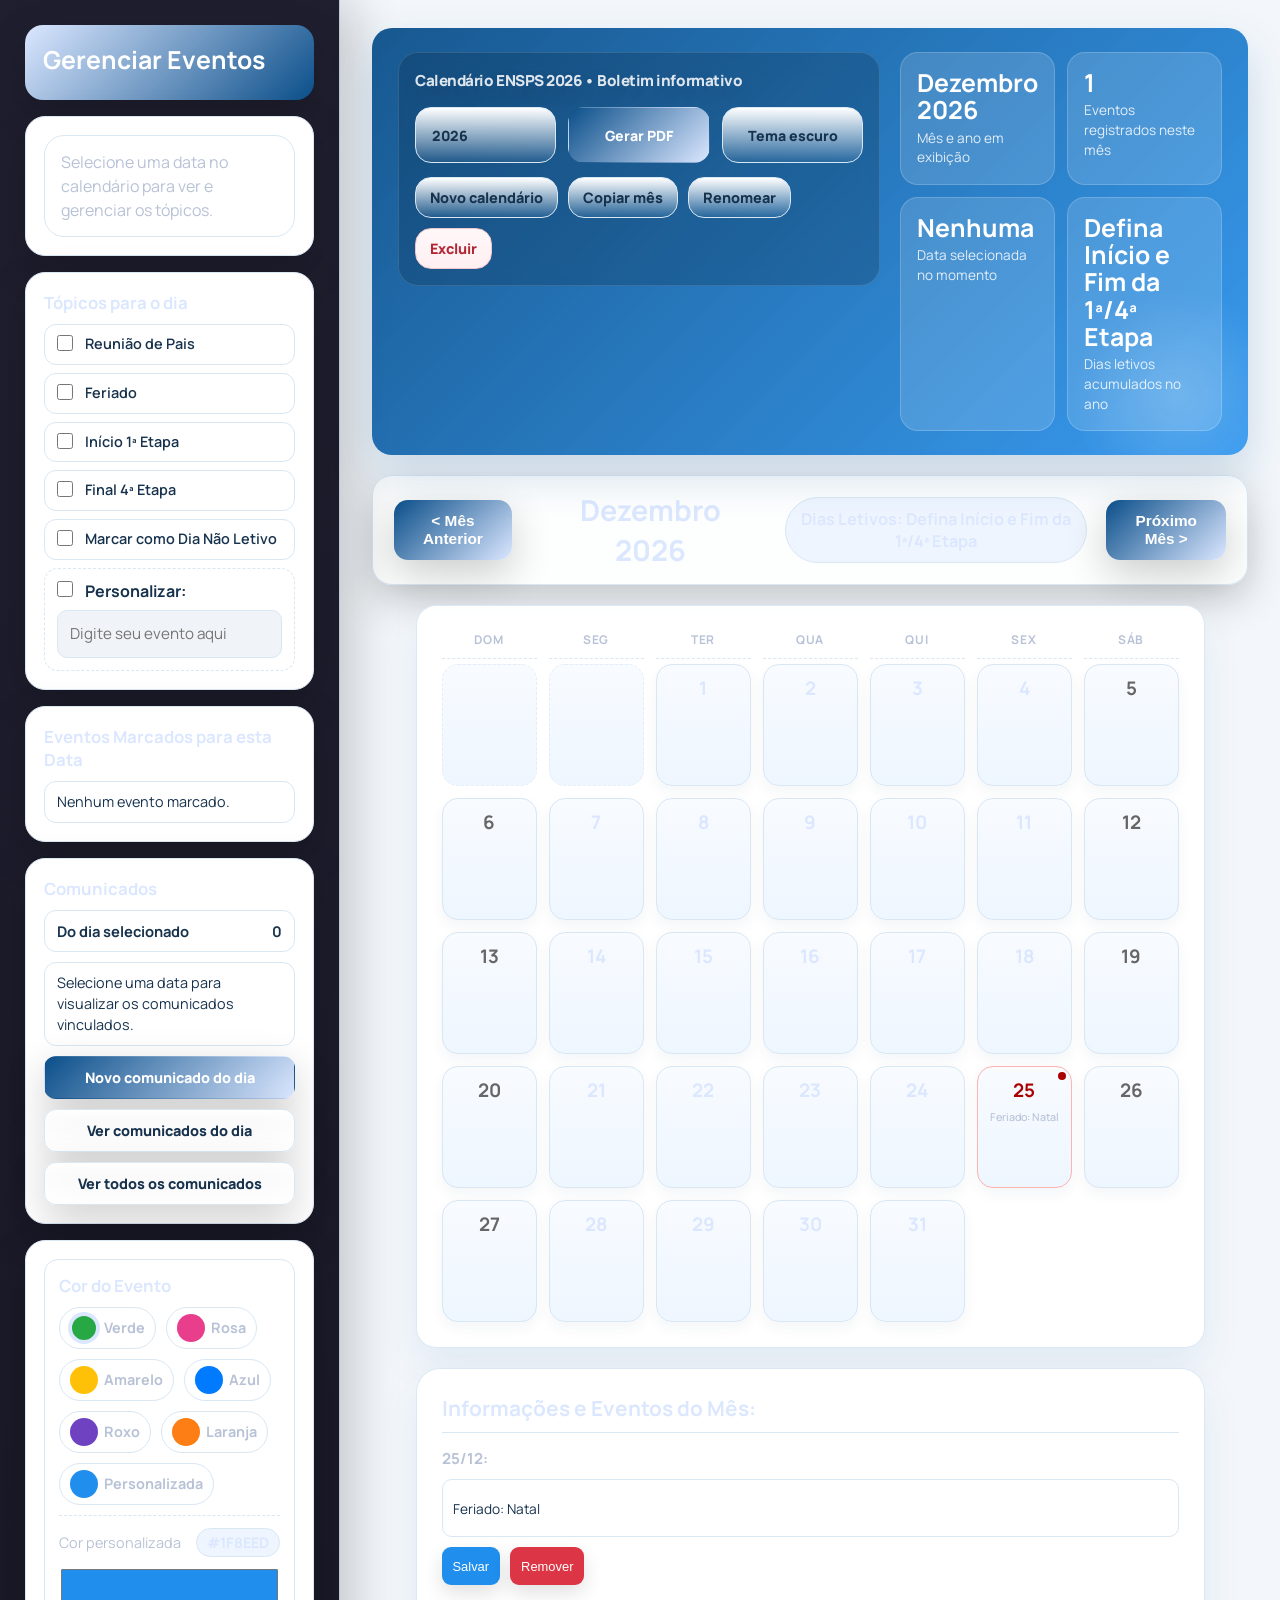
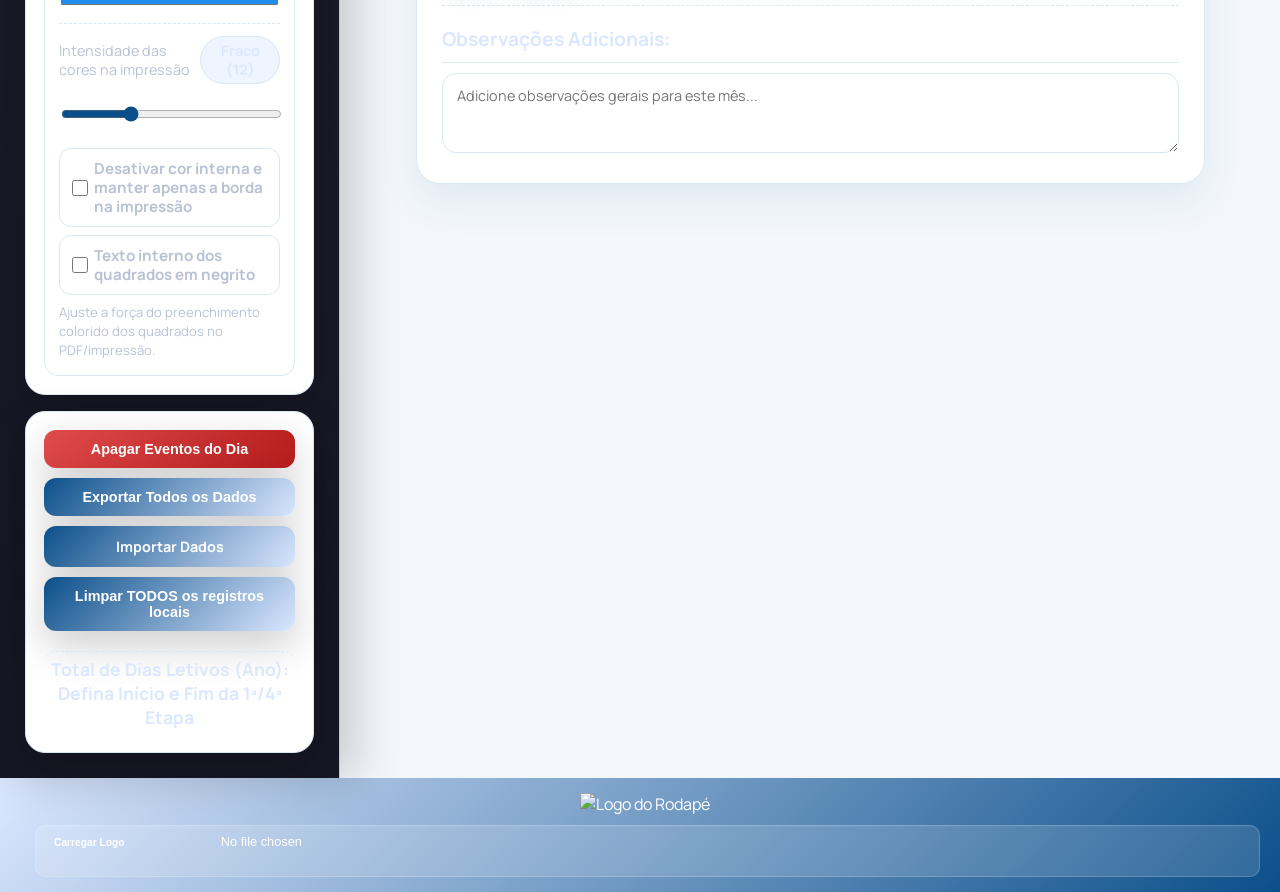
==== commit c6e8aaac: "Aplica otimizações mobile e correções visuais" ====
--- a/boletim.html
+++ b/boletim.html
@@ -6,10 +6,10 @@
 <meta content="width=device-width, initial-scale=1.0" name="viewport"/>
 <title>Boletim Informativo ENSPS - Calendário 2026</title>
 <link href="https://fonts.googleapis.com/css2?family=Manrope:wght@400;500;700;800&amp;family=Roboto:wght@400;700&amp;display=swap" rel="stylesheet"/>
-<link href="assets/css/boletim.css" rel="stylesheet"/>
-<link href="assets/css/visual-polido.css?v=20260428-pente-fino-v6" rel="stylesheet"/>
+<link href="assets/css/boletim.css?v=20260429-boletim-mobile-v15" rel="stylesheet"/>
+<link href="assets/css/visual-polido.css?v=20260429-boletim-mobile-v15" rel="stylesheet"/>
 </head>
-<body>
+<body class="page-boletim">
 <div class="content-wrapper">
 <aside class="sidebar">
 <div class="sidebar-intro">
@@ -264,6 +264,6 @@
 <img alt="Logo do Rodapé" id="footerLogo" src="" style="display: always;"/>
 <input accept="image/*" id="logoUpload" type="file"/>
 </footer>
-<script src="assets/js/boletim.js"></script>
+<script src="assets/js/boletim.js?v=20260429-boletim-mobile-v15"></script>
 </body>
 </html>
--- a/assets/css/boletim.css
+++ b/assets/css/boletim.css
@@ -2255,3 +2255,462 @@
     }
 }
 
+
+/* ============================================================
+   OTIMIZAÇÃO MOBILE v12 — Boletim Informativo
+   Calendário compacto, sem texto vertical nos quadrinhos.
+   ============================================================ */
+@media (max-width: 768px) {
+  html,
+  body.page-boletim {
+    width: 100%;
+    min-height: 100%;
+    overflow-x: hidden !important;
+  }
+
+  body.page-boletim {
+    display: block;
+    padding-bottom: 88px;
+  }
+
+  body.page-boletim .content-wrapper {
+    display: block !important;
+    width: 100%;
+    min-width: 0;
+  }
+
+  body.page-boletim .main-content {
+    width: 100%;
+    max-width: 100%;
+    padding: 10px 10px 96px !important;
+    box-sizing: border-box;
+    align-items: stretch !important;
+  }
+
+  body.page-boletim .sidebar {
+    width: 100% !important;
+    max-height: none !important;
+    padding: 10px !important;
+    gap: 10px !important;
+    border-right: 0 !important;
+    border-bottom: 1px solid rgba(255,255,255,.08);
+    box-sizing: border-box;
+  }
+
+  body.page-boletim .sidebar-intro,
+  body.page-boletim .sidebar-card {
+    border-radius: 16px !important;
+    padding: 12px !important;
+    margin: 0 !important;
+  }
+
+  body.page-boletim .hero-banner {
+    display: none !important;
+  }
+
+  body.page-boletim .calendar-navigation {
+    position: sticky;
+    top: 0;
+    z-index: 20;
+    width: 100%;
+    max-width: 100%;
+    display: grid !important;
+    grid-template-columns: 44px 1fr 44px;
+    gap: 8px;
+    align-items: center;
+    padding: 10px !important;
+    margin: 0 0 10px !important;
+    border-radius: 16px !important;
+    backdrop-filter: blur(14px);
+  }
+
+  body.page-boletim .calendar-navigation button {
+    width: 44px !important;
+    min-width: 44px !important;
+    height: 44px !important;
+    min-height: 44px !important;
+    padding: 0 !important;
+    margin: 0 !important;
+    border-radius: 14px !important;
+    font-size: 0 !important;
+    line-height: 1;
+  }
+
+  body.page-boletim #prevMonthBtn::before { content: '‹'; font-size: 1.8rem; font-weight: 900; }
+  body.page-boletim #nextMonthBtn::before { content: '›'; font-size: 1.8rem; font-weight: 900; }
+
+  body.page-boletim .calendar-navigation h2 {
+    min-width: 0 !important;
+    margin: 0 !important;
+    font-size: 1.02rem !important;
+    line-height: 1.15;
+    text-align: center;
+    white-space: normal;
+  }
+
+  body.page-boletim .school-days-counter {
+    grid-column: 1 / -1;
+    width: 100%;
+    min-width: 0 !important;
+    padding: 7px 10px !important;
+    border-radius: 999px !important;
+    font-size: .78rem !important;
+    box-sizing: border-box;
+  }
+
+  body.page-boletim #calendar-wrapper,
+  body.page-boletim .month,
+  body.page-boletim .month-info {
+    width: 100%;
+    max-width: 100%;
+    box-sizing: border-box;
+  }
+
+  body.page-boletim .month {
+    padding: 10px !important;
+    border-radius: 18px !important;
+    margin: 0 0 12px !important;
+    overflow: visible !important;
+  }
+
+  body.page-boletim .days-grid {
+    display: grid !important;
+    grid-template-columns: repeat(7, minmax(0, 1fr)) !important;
+    gap: 6px !important;
+  }
+
+  body.page-boletim .day-name {
+    font-size: 0 !important;
+    letter-spacing: 0 !important;
+    padding: 0 0 6px !important;
+    margin: 0 !important;
+    border-bottom: 0 !important;
+  }
+  body.page-boletim .day-name:nth-child(1)::after { content: 'D'; }
+  body.page-boletim .day-name:nth-child(2)::after { content: 'S'; }
+  body.page-boletim .day-name:nth-child(3)::after { content: 'T'; }
+  body.page-boletim .day-name:nth-child(4)::after { content: 'Q'; }
+  body.page-boletim .day-name:nth-child(5)::after { content: 'Q'; }
+  body.page-boletim .day-name:nth-child(6)::after { content: 'S'; }
+  body.page-boletim .day-name:nth-child(7)::after { content: 'S'; }
+  body.page-boletim .day-name::after {
+    display: block;
+    font-size: .66rem;
+    font-weight: 900;
+    color: var(--ink-soft);
+    text-align: center;
+  }
+
+  body.page-boletim .day,
+  body.page-boletim .empty-day {
+    min-height: 48px !important;
+    height: 48px !important;
+    padding: 4px !important;
+    border-radius: 13px !important;
+    justify-content: center !important;
+    align-items: center !important;
+    overflow: hidden !important;
+    box-shadow: none !important;
+  }
+
+  body.page-boletim .empty-day {
+    opacity: .34;
+  }
+
+  body.page-boletim .day-number {
+    font-size: .98rem !important;
+    line-height: 1 !important;
+    margin: 0 !important;
+    font-weight: 900 !important;
+  }
+
+  /* No mobile, o texto completo do evento deixa de ficar dentro do quadrinho.
+     Isso evita que palavras fiquem quebradas verticalmente. O detalhe continua
+     disponível ao tocar no dia e na lista de eventos do mês. */
+  body.page-boletim .event-text {
+    display: none !important;
+  }
+
+  body.page-boletim .event-indicator {
+    width: 8px !important;
+    height: 8px !important;
+    top: 5px !important;
+    right: 5px !important;
+    border: 1px solid rgba(255,255,255,.75);
+    box-shadow: 0 0 0 1px rgba(0,0,0,.12);
+  }
+
+  body.page-boletim .day.has-event,
+  body.page-boletim .day.holiday,
+  body.page-boletim .day.non-school-day {
+    border-width: 2px !important;
+  }
+
+  body.page-boletim .day.selected {
+    transform: none !important;
+    box-shadow: 0 0 0 2px rgba(147,180,255,.35) !important;
+  }
+
+  body.page-boletim .month-info {
+    margin-top: 12px !important;
+    padding: 14px !important;
+    border-radius: 18px !important;
+    min-height: 0 !important;
+  }
+
+  body.page-boletim .month-info h4 {
+    font-size: 1rem !important;
+    margin-bottom: 10px !important;
+    padding-bottom: 8px !important;
+  }
+
+  body.page-boletim .month-info ul {
+    display: grid;
+    gap: 8px;
+  }
+
+  body.page-boletim .month-event-item {
+    display: grid !important;
+    grid-template-columns: 64px minmax(0, 1fr) !important;
+    gap: 8px !important;
+    align-items: start !important;
+    padding: 10px !important;
+    border-radius: 14px !important;
+    background: rgba(255,255,255,.045);
+    border: 1px solid rgba(255,255,255,.08);
+  }
+
+  body.page-boletim .month-event-item .event-date-display {
+    min-width: 0 !important;
+    font-size: .78rem;
+    color: var(--ink-soft);
+  }
+
+  body.page-boletim .month-event-item input[type="text"] {
+    width: 100% !important;
+    min-width: 0 !important;
+    font-size: .84rem !important;
+    min-height: 38px !important;
+  }
+
+  body.page-boletim .month-event-item .edit-event-btn,
+  body.page-boletim .month-event-item .remove-event-btn {
+    grid-column: span 1;
+    width: 100%;
+    min-height: 36px !important;
+    padding: 7px 8px !important;
+    font-size: .78rem !important;
+  }
+
+  body.page-boletim .additional-notes textarea {
+    min-height: 92px !important;
+  }
+
+  body.page-boletim .comunicados-modal-dialog {
+    width: min(96vw, 560px) !important;
+    height: min(92dvh, 760px) !important;
+    grid-template-columns: 1fr !important;
+    border-radius: 18px !important;
+  }
+
+  body.page-boletim .comunicados-modal-main,
+  body.page-boletim .comunicados-modal-sidebar {
+    min-width: 0 !important;
+    padding: 14px !important;
+  }
+}
+
+@media (max-width: 420px) {
+  body.page-boletim .main-content {
+    padding-left: 8px !important;
+    padding-right: 8px !important;
+  }
+
+  body.page-boletim .month {
+    padding: 8px !important;
+  }
+
+  body.page-boletim .days-grid {
+    gap: 5px !important;
+  }
+
+  body.page-boletim .day,
+  body.page-boletim .empty-day {
+    min-height: 44px !important;
+    height: 44px !important;
+    border-radius: 12px !important;
+  }
+
+  body.page-boletim .day-number {
+    font-size: .9rem !important;
+  }
+}
+
+/* ============================================================
+   CORREÇÃO MOBILE v13 — Boletim Informativo aberto direto
+   ============================================================ */
+@media (max-width: 768px) {
+  body.page-boletim .sidebar,
+  body.page-boletim .hero-banner,
+  body.page-boletim .calendar-switcher,
+  body.page-boletim .calendar-management,
+  body.page-boletim .footer { display:none!important; }
+  body.page-boletim .main-content { display:block!important; width:100%!important; max-width:100%!important; min-width:0!important; padding:8px 8px 104px!important; overflow-x:hidden!important; }
+  body.page-boletim .calendar-navigation { display:grid!important; grid-template-columns:42px 1fr 42px!important; gap:7px!important; padding:8px!important; margin:0 0 8px!important; border-radius:16px!important; }
+  body.page-boletim .calendar-navigation button { width:42px!important; min-width:42px!important; height:42px!important; min-height:42px!important; padding:0!important; font-size:0!important; overflow:hidden!important; }
+  body.page-boletim #prevMonthBtn::before { content:'‹'; font-size:1.85rem; font-weight:900; }
+  body.page-boletim #nextMonthBtn::before { content:'›'; font-size:1.85rem; font-weight:900; }
+  body.page-boletim .calendar-navigation h2 { font-size:1rem!important; line-height:1.15!important; text-align:center!important; margin:0!important; min-width:0!important; }
+  body.page-boletim .school-days-counter { grid-column:1/-1!important; width:100%!important; min-width:0!important; padding:6px 10px!important; border-radius:999px!important; font-size:.76rem!important; }
+  body.page-boletim #calendar-wrapper, body.page-boletim .month, body.page-boletim .month-info { width:100%!important; max-width:100%!important; min-width:0!important; box-sizing:border-box!important; overflow:visible!important; }
+  body.page-boletim .month { padding:8px!important; border-radius:18px!important; margin:0 0 10px!important; }
+  body.page-boletim .days-grid { display:grid!important; grid-template-columns:repeat(7,minmax(0,1fr))!important; gap:5px!important; width:100%!important; min-width:0!important; }
+  body.page-boletim .day-name { font-size:0!important; padding:0 0 5px!important; margin:0!important; min-width:0!important; border:0!important; }
+  body.page-boletim .day-name:nth-child(1)::after { content:'D'; }
+  body.page-boletim .day-name:nth-child(2)::after { content:'S'; }
+  body.page-boletim .day-name:nth-child(3)::after { content:'T'; }
+  body.page-boletim .day-name:nth-child(4)::after { content:'Q'; }
+  body.page-boletim .day-name:nth-child(5)::after { content:'Q'; }
+  body.page-boletim .day-name:nth-child(6)::after { content:'S'; }
+  body.page-boletim .day-name:nth-child(7)::after { content:'S'; }
+  body.page-boletim .day-name::after { display:block!important; font-size:.66rem!important; font-weight:900!important; text-align:center!important; }
+  body.page-boletim .day, body.page-boletim .empty-day { min-width:0!important; width:auto!important; min-height:44px!important; height:44px!important; padding:3px!important; border-radius:12px!important; display:flex!important; flex-direction:column!important; align-items:center!important; justify-content:center!important; overflow:hidden!important; box-shadow:none!important; }
+  body.page-boletim .day-number { font-size:.95rem!important; line-height:1!important; margin:0!important; font-weight:900!important; }
+  body.page-boletim .event-text { display:none!important; visibility:hidden!important; width:0!important; height:0!important; overflow:hidden!important; font-size:0!important; line-height:0!important; }
+  body.page-boletim .event-indicator { display:block!important; position:absolute!important; width:8px!important; height:8px!important; top:5px!important; right:5px!important; border-radius:50%!important; border:1px solid rgba(255,255,255,.8)!important; }
+}
+
+/* ============================================================
+   MOBILE v14 — Boletim Informativo compacto
+   Mantém cada dia como quadradinho; textos aparecem apenas na lista
+   "Informações e Eventos do Mês".
+   ============================================================ */
+@media (max-width: 768px) {
+  body.page-boletim #calendar-wrapper,
+  body.page-boletim .month,
+  body.page-boletim .days-grid {
+    max-width: 100% !important;
+    min-width: 0 !important;
+    overflow: visible !important;
+  }
+
+  body.page-boletim .days-grid {
+    grid-template-columns: repeat(7, minmax(0, 1fr)) !important;
+    align-items: stretch !important;
+  }
+
+  body.page-boletim .day,
+  body.page-boletim .empty-day {
+    position: relative !important;
+    aspect-ratio: 1 / 1 !important;
+    height: auto !important;
+    min-height: 42px !important;
+    max-height: 54px !important;
+    padding: 3px !important;
+    overflow: hidden !important;
+    display: flex !important;
+    align-items: center !important;
+    justify-content: center !important;
+    line-height: 1 !important;
+    touch-action: manipulation !important;
+  }
+
+  body.page-boletim .day-number {
+    position: relative !important;
+    z-index: 2 !important;
+    font-size: clamp(.82rem, 3.5vw, 1rem) !important;
+    line-height: 1 !important;
+    margin: 0 !important;
+  }
+
+  body.page-boletim .day .event-text,
+  body.page-boletim .day.has-event .event-text,
+  body.page-boletim .day.holiday .event-text,
+  body.page-boletim .day.non-school-day .event-text,
+  body.page-boletim .day.selected .event-text {
+    display: none !important;
+    visibility: hidden !important;
+    opacity: 0 !important;
+    width: 0 !important;
+    max-width: 0 !important;
+    height: 0 !important;
+    max-height: 0 !important;
+    min-width: 0 !important;
+    min-height: 0 !important;
+    padding: 0 !important;
+    margin: 0 !important;
+    overflow: hidden !important;
+    font-size: 0 !important;
+    line-height: 0 !important;
+    white-space: nowrap !important;
+    pointer-events: none !important;
+  }
+
+  body.page-boletim .event-indicator {
+    display: block !important;
+    position: absolute !important;
+    right: 5px !important;
+    top: 5px !important;
+    width: 8px !important;
+    height: 8px !important;
+    border-radius: 999px !important;
+    z-index: 3 !important;
+  }
+
+  body.page-boletim .month-event-item.is-mobile-focus {
+    outline: 2px solid #60a5fa !important;
+    box-shadow: 0 0 0 4px rgba(96, 165, 250, .18) !important;
+    transform: translateY(-1px) !important;
+  }
+}
+
+/* ============================================================
+   MOBILE v15 — correção definitiva dos quadrinhos do boletim
+   No celular, o quadrinho nunca exibe texto interno.
+   ============================================================ */
+@media (max-width: 768px) {
+  body.page-boletim .day,
+  body.page-boletim .empty-day {
+    aspect-ratio: 1 / 1 !important;
+    min-height: 42px !important;
+    max-height: 52px !important;
+    height: auto !important;
+    padding: 3px !important;
+    overflow: hidden !important;
+    display: flex !important;
+    align-items: center !important;
+    justify-content: center !important;
+    contain: layout paint !important;
+  }
+
+  body.page-boletim .day .event-text,
+  body.page-boletim .day.has-event .event-text,
+  body.page-boletim .day.holiday .event-text,
+  body.page-boletim .day.non-school-day .event-text,
+  body.page-boletim .day.selected .event-text {
+    display: none !important;
+    visibility: hidden !important;
+    opacity: 0 !important;
+    width: 0 !important;
+    min-width: 0 !important;
+    max-width: 0 !important;
+    height: 0 !important;
+    min-height: 0 !important;
+    max-height: 0 !important;
+    padding: 0 !important;
+    margin: 0 !important;
+    overflow: hidden !important;
+    font-size: 0 !important;
+    line-height: 0 !important;
+    white-space: nowrap !important;
+    pointer-events: none !important;
+  }
+
+  body.page-boletim .day-number {
+    display: block !important;
+    position: relative !important;
+    z-index: 2 !important;
+    margin: 0 !important;
+    line-height: 1 !important;
+  }
+}
--- a/assets/css/visual-polido.css
+++ b/assets/css/visual-polido.css
@@ -448,3 +448,1006 @@
     white-space: normal;
   }
 }
+
+/* ============================================================
+   PENTE FINO VISUAL v7 — harmonização, folha e impressão
+   ============================================================ */
+body.page-boletim,
+body.page-horario { background: var(--app-bg, var(--bg)) !important; }
+body.page-boletim[data-theme="dark"],
+body.page-horario[data-theme="dark"] {
+  --bg:#0f0f1a; --surface:#1a1a2b; --surface-soft:#202036; --surface-strong:#252538;
+  --ink:#e8eaf6; --ink-soft:#a8b3ca; --border:#2a2a3e; --brand:#7aa2ff; --brand-strong:#dbe7ff; --accent:#93b4ff;
+  --app-bg:radial-gradient(circle at top left,rgba(59,91,219,.22),transparent 28rem),radial-gradient(circle at bottom right,rgba(16,185,129,.10),transparent 26rem),linear-gradient(180deg,#0d1020 0%,#0f0f1a 52%,#0b0d16 100%);
+  --text-primary:#e8eaf6; --text-secondary:#a8b3ca; --border-soft:#2a2a3e; --surface-muted:#202036;
+  --header-gradient:linear-gradient(135deg,rgba(59,91,219,.35),rgba(59,91,219,.14));
+  color:var(--ink)!important; background:var(--app-bg)!important;
+}
+body.page-boletim[data-theme="dark"] .sidebar,
+body.page-horario[data-theme="dark"] .container,
+body.page-horario[data-theme="dark"] .controls,
+body.page-horario[data-theme="dark"] .schedule-container,
+body.page-horario[data-theme="dark"] .data-manager,
+body.page-horario[data-theme="dark"] .teachers-panel,
+body.page-horario[data-theme="dark"] .modal-content {
+  background:linear-gradient(180deg,rgba(35,35,53,.94),rgba(27,27,43,.94))!important;
+  border-color:rgba(255,255,255,.075)!important; box-shadow:var(--shadow-soft,0 14px 42px rgba(0,0,0,.20))!important;
+}
+body.page-boletim[data-theme="dark"] .sidebar-card,
+body.page-boletim[data-theme="dark"] .month,
+body.page-boletim[data-theme="dark"] .calendar-navigation,
+body.page-boletim[data-theme="dark"] .selected-date-info,
+body.page-boletim[data-theme="dark"] .topic-item,
+body.page-boletim[data-theme="dark"] .custom-topic-item,
+body.page-boletim[data-theme="dark"] .color-selector,
+body.page-boletim[data-theme="dark"] .comunicado-card,
+body.page-horario[data-theme="dark"] .control-section,
+body.page-horario[data-theme="dark"] .stat-card,
+body.page-horario[data-theme="dark"] .period-row {
+  background:rgba(255,255,255,.045)!important; border-color:rgba(255,255,255,.085)!important;
+}
+body.page-boletim[data-theme="dark"] input,
+body.page-boletim[data-theme="dark"] select,
+body.page-boletim[data-theme="dark"] textarea,
+body.page-horario[data-theme="dark"] input,
+body.page-horario[data-theme="dark"] select,
+body.page-horario[data-theme="dark"] textarea {
+  background:rgba(12,15,28,.72)!important; color:#e8eaf6!important; border-color:rgba(255,255,255,.10)!important;
+}
+
+#tab-frequencia { padding:22px clamp(16px,2.2vw,30px)!important; background:transparent!important; }
+#tab-frequencia .container { max-width:1320px!important; width:100%!important; margin:0 auto!important; background:transparent!important; border:0!important; padding:0!important; border-radius:0!important; }
+#tab-frequencia #mainTitleFreq { text-align:left!important; margin:0 0 14px!important; font-size:clamp(1.25rem,1.9vw,1.7rem)!important; letter-spacing:-.02em; }
+#tab-frequencia .month-selector,
+#tab-frequencia .form-section,
+#tab-frequencia .table-section,
+#tab-frequencia .extra-avulsa-section,
+#tab-frequencia .modal-content {
+  border-radius:var(--radius-lg,18px)!important; border:1px solid rgba(255,255,255,.075)!important;
+  background:linear-gradient(180deg,rgba(35,35,53,.94),rgba(27,27,43,.94))!important; box-shadow:var(--shadow-soft,0 14px 42px rgba(0,0,0,.20))!important;
+}
+#tab-frequencia .month-selector { justify-content:space-between!important; padding:14px!important; margin-bottom:18px!important; }
+#tab-frequencia .month-selector span { color:var(--ink)!important; font-size:1.05rem!important; font-weight:800!important; }
+#tab-frequencia .form-section,
+#tab-frequencia .table-section,
+#tab-frequencia .extra-avulsa-section { padding:18px!important; margin-bottom:18px!important; }
+#tab-frequencia .form-section h2,
+#tab-frequencia .table-section h2,
+#tab-frequencia .extra-avulsa-section h2 { text-align:left!important; color:var(--ink)!important; font-size:1rem!important; margin:0 0 14px!important; }
+#tab-frequencia #freq-form,
+#tab-frequencia #freq-extraAvulsaForm { display:grid; grid-template-columns:repeat(auto-fit,minmax(220px,1fr)); gap:14px; align-items:end; }
+#tab-frequencia .form-group { margin-bottom:0!important; }
+#tab-frequencia .form-group label,
+#tab-frequencia #freq-substituicoesContainer > label { color:#b9c2d4!important; font-size:.8rem!important; letter-spacing:.01em; }
+#tab-frequencia .form-group input,
+#tab-frequencia .form-group select { border-radius:12px!important; min-height:40px; background:rgba(12,15,28,.72)!important; color:var(--ink)!important; border-color:rgba(255,255,255,.09)!important; }
+#tab-frequencia .radio-group { gap:10px!important; flex-wrap:wrap; }
+#tab-frequencia .radio-group label { padding:9px 11px; border:1px solid rgba(255,255,255,.075); border-radius:12px; background:rgba(255,255,255,.035); color:#c6cede!important; }
+#tab-frequencia .radio-group input[type="radio"] { width:16px!important; height:16px!important; min-height:16px!important; margin:0 7px 0 0!important; transform:none!important; }
+#tab-frequencia button,
+#tab-frequencia .btn-view-stats,
+#tab-frequencia #freq-printPdfBtn { width:auto!important; display:inline-flex!important; align-items:center; justify-content:center; gap:8px; min-height:40px; margin-top:0!important; padding:10px 15px!important; border-radius:12px!important; }
+#tab-frequencia #freq-form > button[type="submit"],
+#tab-frequencia #freq-extraAvulsaForm > button[type="submit"] { align-self:end; min-width:190px; }
+#tab-frequencia table { border-radius:14px!important; overflow:hidden; border-color:rgba(255,255,255,.075)!important; background:rgba(255,255,255,.025)!important; }
+#tab-frequencia th { background:rgba(255,255,255,.055)!important; color:#a8b3ca!important; }
+#tab-frequencia tr:nth-child(even) { background:rgba(255,255,255,.025)!important; }
+#tab-frequencia tr:hover { background:rgba(147,180,255,.08)!important; }
+#tab-frequencia .substituicoes-container,
+#tab-frequencia .substituicao-item,
+#tab-frequencia .extra-avulsa-item { border-radius:14px!important; border-color:rgba(255,255,255,.075)!important; background:rgba(255,255,255,.035)!important; }
+#tab-frequencia .action-buttons { justify-content:flex-start!important; gap:10px!important; }
+#tab-frequencia .btn-view-stats,
+#tab-frequencia #freq-printPdfBtn { margin-right:10px; margin-top:12px!important; }
+
+input[type="checkbox"], input[type="radio"] { width:16px!important; height:16px!important; min-width:16px!important; min-height:16px!important; padding:0!important; border-radius:4px; box-shadow:none!important; flex:0 0 auto; }
+input[type="radio"] { border-radius:50%; }
+
+@media print {
+  body.page-index.print-active-freq,
+  body.page-index.print-active-relatorios-gerais { background:#fff!important; }
+  body.page-index.print-active-freq .sidebar,
+  body.page-index.print-active-freq .bottom-nav,
+  body.page-index.print-active-freq .admin-login-overlay,
+  body.page-index.print-active-relatorios-gerais .sidebar,
+  body.page-index.print-active-relatorios-gerais .bottom-nav,
+  body.page-index.print-active-relatorios-gerais .admin-login-overlay { display:none!important; }
+  body.page-index.print-active-freq .main-content,
+  body.page-index.print-active-relatorios-gerais .main-content { margin:0!important; width:100%!important; }
+  #tab-frequencia .month-selector,
+  #tab-frequencia .form-section,
+  #tab-frequencia .table-section,
+  #tab-frequencia .extra-avulsa-section,
+  #tab-frequencia .modal-content { background:#fff!important; border-color:#ccc!important; box-shadow:none!important; }
+}
+@media (max-width:760px) {
+  #tab-frequencia #freq-form,
+  #tab-frequencia #freq-extraAvulsaForm { grid-template-columns:1fr; }
+  #tab-frequencia button,
+  #tab-frequencia .action-buttons button,
+  #tab-frequencia .btn-view-stats,
+  #tab-frequencia #freq-printPdfBtn { width:100%!important; }
+}
+
+/* =====================================================
+   PENTE FINO MOBILE v8 — folha dos professores e responsividade geral
+   ===================================================== */
+
+:root{
+  --mobile-card-pad: clamp(14px, 3vw, 20px);
+}
+
+/* Frequência / Folha dos Professores: formulário mais compacto e sem vazios */
+#tab-frequencia .form-section{
+  overflow:hidden!important;
+}
+
+#tab-frequencia #freq-form{
+  display:grid!important;
+  grid-template-columns: repeat(4, minmax(160px, 1fr))!important;
+  gap:14px!important;
+  align-items:end!important;
+}
+
+#tab-frequencia #freq-dia,
+#tab-frequencia #freq-motivo,
+#tab-frequencia #freq-qtde,
+#tab-frequencia #freq-professorFalta,
+#tab-frequencia #freq-professorExtra,
+#tab-frequencia #freq-fiiEmExtra{
+  min-height:44px!important;
+}
+
+#tab-frequencia #freq-substituicoesContainer{
+  grid-column:1 / -1!important;
+  margin-top:2px!important;
+  padding:14px!important;
+  border:1px solid rgba(255,255,255,.075)!important;
+  border-radius:16px!important;
+  background:rgba(255,255,255,.025)!important;
+}
+
+#tab-frequencia #freq-substituicoesContainer > label{
+  display:flex!important;
+  align-items:center!important;
+  gap:8px!important;
+  margin:0 0 10px!important;
+  color:#dbe3f5!important;
+  font-size:.86rem!important;
+  font-weight:800!important;
+}
+#tab-frequencia #freq-substituicoesContainer > label::before{
+  content:'↳';
+  display:inline-flex;
+  align-items:center;
+  justify-content:center;
+  width:22px;
+  height:22px;
+  border-radius:8px;
+  background:rgba(45,212,191,.14);
+  color:#67e8f9;
+}
+
+#tab-frequencia .substituicoes-container{
+  padding:0!important;
+  border:0!important;
+  background:transparent!important;
+  display:grid!important;
+  gap:10px!important;
+}
+
+#tab-frequencia .substituicao-item{
+  display:grid!important;
+  grid-template-columns:minmax(220px,1.7fr) minmax(130px,.8fr) minmax(78px,.45fr) auto!important;
+  gap:10px!important;
+  align-items:end!important;
+  padding:12px!important;
+  margin:0!important;
+}
+
+#tab-frequencia .substituicao-item .form-group label{
+  font-size:.74rem!important;
+  margin-bottom:5px!important;
+}
+
+#tab-frequencia .substituicao-item select,
+#tab-frequencia .substituicao-item input{
+  min-height:40px!important;
+  padding:8px 10px!important;
+}
+
+#tab-frequencia .substituicao-item .remove-substituicao-btn{
+  width:42px!important;
+  min-width:42px!important;
+  height:40px!important;
+  padding:0!important;
+  border-radius:12px!important;
+  font-weight:900!important;
+  background:#ef4444!important;
+}
+
+#tab-frequencia .add-substituicao-btn{
+  margin-top:10px!important;
+  width:auto!important;
+  min-height:40px!important;
+  background:linear-gradient(135deg,#0891b2,#0f766e)!important;
+}
+
+#tab-frequencia #freq-form > button[type="submit"]{
+  grid-column:span 2!important;
+  min-height:44px!important;
+  background:linear-gradient(135deg,#10b981,#16a34a)!important;
+  font-weight:800!important;
+}
+
+#tab-frequencia #freq-professorFaltaGroup,
+#tab-frequencia #freq-professorExtraGroup{
+  grid-column:span 2!important;
+}
+
+#tab-frequencia #freq-motivo{
+  width:100%!important;
+}
+
+#tab-frequencia .table-section,
+#tab-frequencia .extra-avulsa-section{
+  overflow:hidden!important;
+}
+
+#tab-frequencia .table-section table,
+#tab-frequencia .professor-stats-table,
+#tab-frequencia .print-summary-table{
+  min-width:760px;
+}
+
+#tab-frequencia .table-section,
+#tab-frequencia .stats-content,
+#tab-frequencia .print-summary{
+  overflow-x:auto!important;
+  -webkit-overflow-scrolling:touch;
+}
+
+#tab-frequencia .action-buttons{
+  display:grid!important;
+  grid-template-columns:repeat(auto-fit,minmax(180px,1fr))!important;
+}
+#tab-frequencia .action-buttons button{
+  width:100%!important;
+}
+
+#tab-frequencia .extra-avulsa-section{
+  background:linear-gradient(180deg,rgba(26,49,44,.78),rgba(24,36,41,.74))!important;
+}
+#tab-frequencia .extra-avulsa-section h2{
+  color:#d7ffe9!important;
+}
+#tab-frequencia #freq-extraAvulsaForm{
+  grid-template-columns:minmax(240px,1fr) auto!important;
+}
+
+/* Responsividade geral dos módulos principais */
+@media (max-width: 1180px){
+  #tab-frequencia #freq-form{
+    grid-template-columns:repeat(2,minmax(180px,1fr))!important;
+  }
+  #tab-frequencia #freq-professorFaltaGroup,
+  #tab-frequencia #freq-professorExtraGroup,
+  #tab-frequencia #freq-form > button[type="submit"]{
+    grid-column:span 1!important;
+  }
+}
+
+@media (max-width: 860px){
+  body.page-index .main-content{
+    padding-bottom:88px!important;
+  }
+
+  .content-section,
+  #tab-frequencia,
+  #tab-planilha,
+  #tab-materiais,
+  #tab-relatorios-gerais,
+  #tab-relatorio-pedagogico{
+    padding:14px!important;
+  }
+
+  #tab-frequencia #mainTitleFreq{
+    font-size:1.32rem!important;
+    line-height:1.15!important;
+  }
+
+  #tab-frequencia .month-selector{
+    gap:10px!important;
+    padding:12px!important;
+  }
+  #tab-frequencia .month-selector button{
+    min-width:48px!important;
+    height:42px!important;
+    padding:0 12px!important;
+  }
+  #tab-frequencia .month-selector span{
+    font-size:.98rem!important;
+    text-align:center!important;
+  }
+
+  #tab-frequencia .form-section,
+  #tab-frequencia .table-section,
+  #tab-frequencia .extra-avulsa-section,
+  #tab-frequencia .modal-content{
+    border-radius:16px!important;
+    padding:var(--mobile-card-pad)!important;
+  }
+
+  #tab-frequencia #freq-form,
+  #tab-frequencia #freq-extraAvulsaForm{
+    grid-template-columns:1fr!important;
+  }
+  #tab-frequencia #freq-professorFaltaGroup,
+  #tab-frequencia #freq-professorExtraGroup,
+  #tab-frequencia #freq-form > button[type="submit"],
+  #tab-frequencia #freq-substituicoesContainer{
+    grid-column:1 / -1!important;
+  }
+  #tab-frequencia .radio-group{
+    display:grid!important;
+    grid-template-columns:1fr 1fr!important;
+  }
+  #tab-frequencia .radio-group label{
+    justify-content:center!important;
+  }
+  #tab-frequencia .substituicao-item{
+    grid-template-columns:1fr 1fr!important;
+  }
+  #tab-frequencia .substituicao-item .form-group:first-child{
+    grid-column:1 / -1!important;
+  }
+  #tab-frequencia .substituicao-item .remove-substituicao-btn{
+    width:100%!important;
+    min-width:0!important;
+  }
+  #tab-frequencia .add-substituicao-btn,
+  #tab-frequencia #freq-form > button[type="submit"],
+  #tab-frequencia #freq-printPdfBtn,
+  #tab-frequencia .btn-view-stats{
+    width:100%!important;
+  }
+
+  /* Cards e formulários de outras abas no mobile */
+  .card,
+  .panel,
+  .form-card,
+  .relatorios-gerais-card,
+  .dashboard-card,
+  .boletim-integrado-card,
+  .horario-integrado-card,
+  #tab-planilha #controle{
+    border-radius:16px!important;
+    padding:14px!important;
+  }
+
+  input,
+  select,
+  textarea,
+  button,
+  .btn,
+  .btn-ghost{
+    min-height:42px;
+  }
+
+  table{
+    font-size:.82rem;
+  }
+
+  .table-wrapper,
+  .table-container,
+  [class*="table-container"],
+  [class*="-table-container"]{
+    overflow-x:auto!important;
+    -webkit-overflow-scrolling:touch;
+  }
+
+  #tab-planilha .grid{
+    display:grid!important;
+    grid-template-columns:repeat(2,minmax(0,1fr))!important;
+  }
+  #tab-planilha .op{
+    min-height:42px!important;
+    display:flex!important;
+    align-items:center!important;
+    gap:8px!important;
+    justify-content:flex-start!important;
+  }
+
+  #tab-relatorio-pedagogico .topicos-grid,
+  #tab-relatorio-pedagogico .form-grid,
+  #tab-relatorios-gerais .relatorios-filtros,
+  #tab-materiais .filter-controls{
+    grid-template-columns:1fr!important;
+    flex-direction:column!important;
+  }
+}
+
+@media (max-width: 520px){
+  .content-section,
+  #tab-frequencia,
+  #tab-planilha,
+  #tab-materiais,
+  #tab-relatorios-gerais,
+  #tab-relatorio-pedagogico{
+    padding:10px!important;
+  }
+
+  #tab-frequencia .month-selector{
+    grid-template-columns:44px 1fr 44px!important;
+    display:grid!important;
+  }
+  #tab-frequencia .month-selector button{
+    width:44px!important;
+    min-width:44px!important;
+  }
+
+  #tab-frequencia .radio-group,
+  #tab-frequencia .substituicao-item{
+    grid-template-columns:1fr!important;
+  }
+
+  #tab-frequencia .substituicao-item .remove-substituicao-btn{
+    height:42px!important;
+  }
+
+  #tab-planilha .grid{
+    grid-template-columns:1fr!important;
+  }
+
+  h1{font-size:1.25rem!important;}
+  h2{font-size:1rem!important;}
+}
+
+/* Impressão: preservar clareza e evitar que CSS mobile interfira no papel */
+@media print{
+  #tab-frequencia .table-section,
+  #tab-frequencia .stats-content,
+  #tab-frequencia .print-summary{
+    overflow:visible!important;
+  }
+  #tab-frequencia .table-section table,
+  #tab-frequencia .professor-stats-table,
+  #tab-frequencia .print-summary-table{
+    min-width:0!important;
+    width:100%!important;
+  }
+}
+
+/* =====================================================
+   MOBILE v9 — Frequência diária em cards e navegação inferior
+   ===================================================== */
+
+@media (max-width: 760px){
+  body.page-index .main-content{
+    width:100%!important;
+    overflow-x:hidden!important;
+    padding-bottom:96px!important;
+  }
+
+  #frequencia{
+    padding:10px!important;
+  }
+
+  #frequencia .wrap{
+    width:100%!important;
+    max-width:100%!important;
+    padding:0!important;
+    margin:0!important;
+  }
+
+  #frequencia header.top{
+    padding:4px 2px 10px!important;
+  }
+
+  #frequencia header.top h1{
+    font-size:1.28rem!important;
+    line-height:1.12!important;
+  }
+
+  #frequencia header.top h2{
+    font-size:.82rem!important;
+    line-height:1.25!important;
+  }
+
+  #frequencia .card{
+    border-radius:18px!important;
+    padding:14px!important;
+    margin-bottom:14px!important;
+    max-width:100%!important;
+    overflow:hidden!important;
+  }
+
+  #frequencia .filters{
+    display:grid!important;
+    grid-template-columns:1fr!important;
+    gap:10px!important;
+  }
+
+  #frequencia .filter-group,
+  #frequencia .filter-group[style]{
+    min-width:0!important;
+    width:100%!important;
+    flex:unset!important;
+  }
+
+  #frequencia .actions{
+    display:grid!important;
+    grid-template-columns:1fr 1fr!important;
+    gap:8px!important;
+    align-items:stretch!important;
+  }
+
+  #frequencia .actions button{
+    width:100%!important;
+    min-width:0!important;
+    min-height:42px!important;
+    padding:9px 10px!important;
+    font-size:.78rem!important;
+    line-height:1.15!important;
+    white-space:normal!important;
+  }
+
+  #frequencia .prova-opcoes{
+    display:grid!important;
+    grid-template-columns:1fr!important;
+    gap:8px!important;
+  }
+
+  #frequencia .prova-check{
+    padding:10px!important;
+    border-radius:14px!important;
+  }
+
+  #frequencia .table-container{
+    overflow:visible!important;
+    border:0!important;
+    border-radius:0!important;
+  }
+
+  #tabelaFrequencia{
+    width:100%!important;
+    min-width:0!important;
+    border:0!important;
+    background:transparent!important;
+  }
+
+  #tabelaFrequencia thead{
+    display:none!important;
+  }
+
+  #tabelaFrequencia tbody{
+    display:grid!important;
+    gap:10px!important;
+  }
+
+  #tabelaFrequencia tr{
+    display:grid!important;
+    grid-template-columns:42px 1fr auto!important;
+    grid-template-areas:
+      "numero nome serie"
+      "numero ensino serie"
+      "acoes acoes acoes"!important;
+    gap:5px 10px!important;
+    align-items:center!important;
+    padding:12px!important;
+    min-height:0!important;
+    background:rgba(255,255,255,.035)!important;
+    border:1px solid rgba(255,255,255,.08)!important;
+    border-radius:16px!important;
+    box-shadow:0 10px 24px rgba(0,0,0,.12)!important;
+  }
+
+  #tabelaFrequencia td{
+    display:block!important;
+    border:0!important;
+    padding:0!important;
+    background:transparent!important;
+    min-width:0!important;
+  }
+
+  #tabelaFrequencia td:nth-child(1){
+    grid-area:numero;
+    width:34px!important;
+    height:34px!important;
+    border-radius:12px!important;
+    display:grid!important;
+    place-items:center!important;
+    background:rgba(147,180,255,.12)!important;
+    color:#dbeafe!important;
+    font-size:.82rem!important;
+    font-weight:800!important;
+  }
+
+  #tabelaFrequencia td:nth-child(2){
+    grid-area:nome;
+    font-size:.93rem!important;
+    line-height:1.18!important;
+    font-weight:800!important;
+    color:#f3f6ff!important;
+    word-break:normal!important;
+    overflow-wrap:anywhere!important;
+  }
+
+  #tabelaFrequencia td:nth-child(3){
+    grid-area:serie;
+    justify-self:end!important;
+    align-self:start!important;
+    padding:6px 9px!important;
+    border-radius:999px!important;
+    background:rgba(96,165,250,.13)!important;
+    border:1px solid rgba(96,165,250,.22)!important;
+    color:#bfdbfe!important;
+    font-weight:800!important;
+    font-size:.78rem!important;
+    white-space:nowrap!important;
+  }
+
+  #tabelaFrequencia td:nth-child(4){
+    grid-area:ensino;
+    color:#aeb8cc!important;
+    font-size:.78rem!important;
+    font-weight:700!important;
+  }
+
+  #tabelaFrequencia td:nth-child(4)::before{
+    content:'Ensino: ';
+    color:#79849a;
+    font-weight:700;
+  }
+
+  #tabelaFrequencia td:nth-child(5){
+    grid-area:acoes;
+    margin-top:8px!important;
+    padding-top:10px!important;
+    border-top:1px solid rgba(255,255,255,.07)!important;
+  }
+
+  #tabelaFrequencia .presenca-btns{
+    display:grid!important;
+    grid-template-columns:repeat(5,minmax(0,1fr))!important;
+    gap:6px!important;
+    justify-content:stretch!important;
+    width:100%!important;
+  }
+
+  #tabelaFrequencia .presenca-btn{
+    width:100%!important;
+    min-width:0!important;
+    min-height:36px!important;
+    padding:7px 4px!important;
+    border-radius:12px!important;
+    font-size:.72rem!important;
+    line-height:1!important;
+    display:flex!important;
+    align-items:center!important;
+    justify-content:center!important;
+  }
+
+  #tabelaFrequencia .presenca-btn.segunda-chamada{
+    font-size:.66rem!important;
+    letter-spacing:-.02em!important;
+  }
+
+  #tabelaFaltasAcumuladas{
+    min-width:760px!important;
+  }
+
+  .bottom-nav{
+    padding-bottom:calc(env(safe-area-inset-bottom, 0px) + 4px)!important;
+    overflow-x:auto!important;
+    scrollbar-width:none!important;
+  }
+  .bottom-nav::-webkit-scrollbar{ display:none!important; }
+
+  .bottom-nav-inner{
+    display:flex!important;
+    gap:4px!important;
+    padding:6px 8px!important;
+    min-width:max-content!important;
+  }
+
+  .bottom-nav-item{
+    min-width:72px!important;
+    padding:7px 8px!important;
+    border-radius:16px!important;
+  }
+
+  .bottom-nav-item .bnav-icon{
+    font-size:1.12rem!important;
+  }
+
+  .bottom-nav-item .bnav-label{
+    max-width:68px!important;
+    overflow:hidden!important;
+    text-overflow:ellipsis!important;
+    font-size:.59rem!important;
+  }
+
+  .floating-ai,
+  .magic-button,
+  [class*="floating"]{
+    bottom:calc(86px + env(safe-area-inset-bottom, 0px))!important;
+    right:14px!important;
+    width:54px!important;
+    height:54px!important;
+  }
+}
+
+@media (max-width: 420px){
+  #frequencia{
+    padding:8px!important;
+  }
+
+  #frequencia .card{
+    padding:12px!important;
+    border-radius:16px!important;
+  }
+
+  #frequencia .actions{
+    grid-template-columns:1fr!important;
+  }
+
+  #tabelaFrequencia tr{
+    grid-template-columns:36px 1fr!important;
+    grid-template-areas:
+      "numero serie"
+      "nome nome"
+      "ensino ensino"
+      "acoes acoes"!important;
+    padding:11px!important;
+  }
+
+  #tabelaFrequencia td:nth-child(2){
+    margin-top:3px!important;
+  }
+
+  #tabelaFrequencia td:nth-child(3){
+    justify-self:end!important;
+  }
+
+  #tabelaFrequencia .presenca-btns{
+    grid-template-columns:repeat(3,minmax(0,1fr))!important;
+  }
+
+  #tabelaFrequencia .presenca-btn{
+    min-height:38px!important;
+    font-size:.72rem!important;
+  }
+}
+
+
+/* =====================================================
+   MOBILE v10 — Correção de rolagem na Frequência Diária
+   ===================================================== */
+@media (max-width: 768px){
+  html,
+  body{
+    height:auto!important;
+    min-height:100%!important;
+    overflow-y:auto!important;
+    overflow-x:hidden!important;
+    -webkit-overflow-scrolling:touch!important;
+    overscroll-behavior-y:auto!important;
+  }
+
+  body{
+    display:block!important;
+    padding-bottom:calc(96px + env(safe-area-inset-bottom, 0px))!important;
+  }
+
+  .main-content{
+    height:auto!important;
+    min-height:calc(100dvh - 88px)!important;
+    overflow:visible!important;
+    padding-bottom:calc(110px + env(safe-area-inset-bottom, 0px))!important;
+  }
+
+  .content-section,
+  .content-section.active,
+  #frequencia,
+  #frequencia .wrap{
+    height:auto!important;
+    min-height:0!important;
+    max-height:none!important;
+    overflow:visible!important;
+  }
+
+  #frequencia .wrap{
+    padding-bottom:calc(120px + env(safe-area-inset-bottom, 0px))!important;
+  }
+
+  #frequencia .card{
+    overflow:visible!important;
+    max-height:none!important;
+  }
+
+  /* Lista de alunos: no celular ela vira uma lista de cards e precisa crescer com a página. */
+  #frequencia .frequencia-alunos-scroll{
+    overflow:visible!important;
+    max-height:none!important;
+    height:auto!important;
+    border:0!important;
+    border-radius:0!important;
+  }
+
+  #tabelaFrequencia,
+  #tabelaFrequencia tbody{
+    display:block!important;
+    width:100%!important;
+    height:auto!important;
+    max-height:none!important;
+    overflow:visible!important;
+  }
+
+  #tabelaFrequencia tr{
+    display:grid!important;
+    width:100%!important;
+    margin-bottom:10px!important;
+  }
+
+  /* Faltas acumuladas: continua em tabela, mas com rolagem horizontal própria. */
+  #frequencia .faltas-acumuladas-scroll{
+    display:block!important;
+    width:100%!important;
+    max-width:100%!important;
+    overflow-x:auto!important;
+    overflow-y:visible!important;
+    -webkit-overflow-scrolling:touch!important;
+    border-radius:14px!important;
+  }
+
+  #tabelaFaltasAcumuladas{
+    display:table!important;
+    width:max-content!important;
+    min-width:760px!important;
+    max-width:none!important;
+  }
+
+  #tabelaFaltasAcumuladas thead{ display:table-header-group!important; }
+  #tabelaFaltasAcumuladas tbody{ display:table-row-group!important; }
+  #tabelaFaltasAcumuladas tr{ display:table-row!important; }
+  #tabelaFaltasAcumuladas th,
+  #tabelaFaltasAcumuladas td{
+    display:table-cell!important;
+    white-space:nowrap!important;
+  }
+
+  #tabelaFaltasAcumuladas th:first-child,
+  #tabelaFaltasAcumuladas td:first-child{
+    min-width:220px!important;
+    white-space:normal!important;
+  }
+
+  .bottom-nav{
+    position:fixed!important;
+    left:0!important;
+    right:0!important;
+    bottom:0!important;
+    z-index:500!important;
+  }
+}
+
+/* =====================================================
+   MOBILE v11 — Recolhedor da lista + faltas acumuladas em cards
+   ===================================================== */
+.card-title-row.frequencia-mobile-title-row{
+  display:flex;
+  align-items:flex-start;
+  justify-content:space-between;
+  gap:12px;
+  margin-bottom:14px;
+}
+.frequencia-mobile-title-row h3{ margin:0; }
+.frequencia-mobile-hint{ margin:4px 0 0!important; font-size:.82rem; }
+.mobile-collapse-toggle{ display:none!important; white-space:nowrap!important; }
+
+@media (max-width: 768px){
+  .card-title-row.frequencia-mobile-title-row{ align-items:center!important; gap:10px!important; }
+  .frequencia-mobile-hint{ display:none!important; }
+  .mobile-collapse-toggle{
+    display:inline-flex!important;
+    min-height:36px!important;
+    padding:8px 11px!important;
+    border-radius:12px!important;
+    font-size:.78rem!important;
+  }
+  #frequenciaListaCard.is-collapsed .frequencia-alunos-scroll{ display:none!important; }
+  #frequenciaListaCard.is-collapsed{ padding-bottom:12px!important; }
+  #frequenciaListaCard.is-collapsed .frequencia-mobile-title-row{ margin-bottom:0!important; }
+
+  #frequencia .faltas-acumuladas-card .faltas-acumuladas-scroll{
+    overflow:visible!important;
+    border:0!important;
+    border-radius:0!important;
+  }
+  #tabelaFaltasAcumuladas{
+    display:block!important;
+    width:100%!important;
+    min-width:0!important;
+    max-width:100%!important;
+    background:transparent!important;
+    border:0!important;
+  }
+  #tabelaFaltasAcumuladas thead{ display:none!important; }
+  #tabelaFaltasAcumuladas tbody{
+    display:grid!important;
+    gap:10px!important;
+    width:100%!important;
+  }
+  #tabelaFaltasAcumuladas tr{
+    display:grid!important;
+    grid-template-columns:1fr 1fr;
+    gap:8px!important;
+    padding:12px!important;
+    border-radius:16px!important;
+    border:1px solid rgba(255,255,255,.08)!important;
+    background:rgba(255,255,255,.035)!important;
+    box-shadow:0 10px 24px rgba(0,0,0,.12)!important;
+  }
+  #tabelaFaltasAcumuladas th,
+  #tabelaFaltasAcumuladas td{
+    display:block!important;
+    width:auto!important;
+    min-width:0!important;
+    max-width:none!important;
+    padding:0!important;
+    border:0!important;
+    background:transparent!important;
+    white-space:normal!important;
+  }
+  #tabelaFaltasAcumuladas td:first-child{
+    grid-column:1 / -1;
+    font-size:.94rem!important;
+    line-height:1.18!important;
+    font-weight:850!important;
+    color:#f3f6ff!important;
+    overflow-wrap:anywhere!important;
+    padding-bottom:6px!important;
+    border-bottom:1px solid rgba(255,255,255,.07)!important;
+  }
+  #tabelaFaltasAcumuladas td:nth-child(2){
+    grid-column:1 / -1;
+    justify-self:start!important;
+    margin-top:-2px!important;
+    padding:5px 9px!important;
+    border-radius:999px!important;
+    border:1px solid rgba(96,165,250,.20)!important;
+    background:rgba(96,165,250,.11)!important;
+    color:#bfdbfe!important;
+    font-size:.76rem!important;
+    font-weight:800!important;
+  }
+  #tabelaFaltasAcumuladas td:nth-child(n+3){
+    display:flex!important;
+    align-items:center!important;
+    justify-content:space-between!important;
+    gap:8px!important;
+    padding:8px 10px!important;
+    border-radius:12px!important;
+    background:rgba(0,0,0,.14)!important;
+    border:1px solid rgba(255,255,255,.06)!important;
+    color:#cbd5e1!important;
+    font-size:.76rem!important;
+    font-weight:800!important;
+  }
+  #tabelaFaltasAcumuladas td:nth-child(3)::before{ content:'Faltas'; }
+  #tabelaFaltasAcumuladas td:nth-child(4)::before{ content:'2ª chamada'; }
+  #tabelaFaltasAcumuladas td:nth-child(5)::before{ content:'Justificadas'; }
+  #tabelaFaltasAcumuladas td:nth-child(6)::before{ content:'Sem farda'; }
+  #tabelaFaltasAcumuladas td:nth-child(n+3)::before{ color:#94a3b8!important; font-weight:800!important; }
+  #tabelaFaltasAcumuladas .badge{
+    min-width:30px!important;
+    justify-content:center!important;
+    padding:4px 8px!important;
+    font-size:.75rem!important;
+  }
+}
+
+@media (max-width: 420px){
+  #tabelaFaltasAcumuladas tr{ grid-template-columns:1fr!important; }
+}
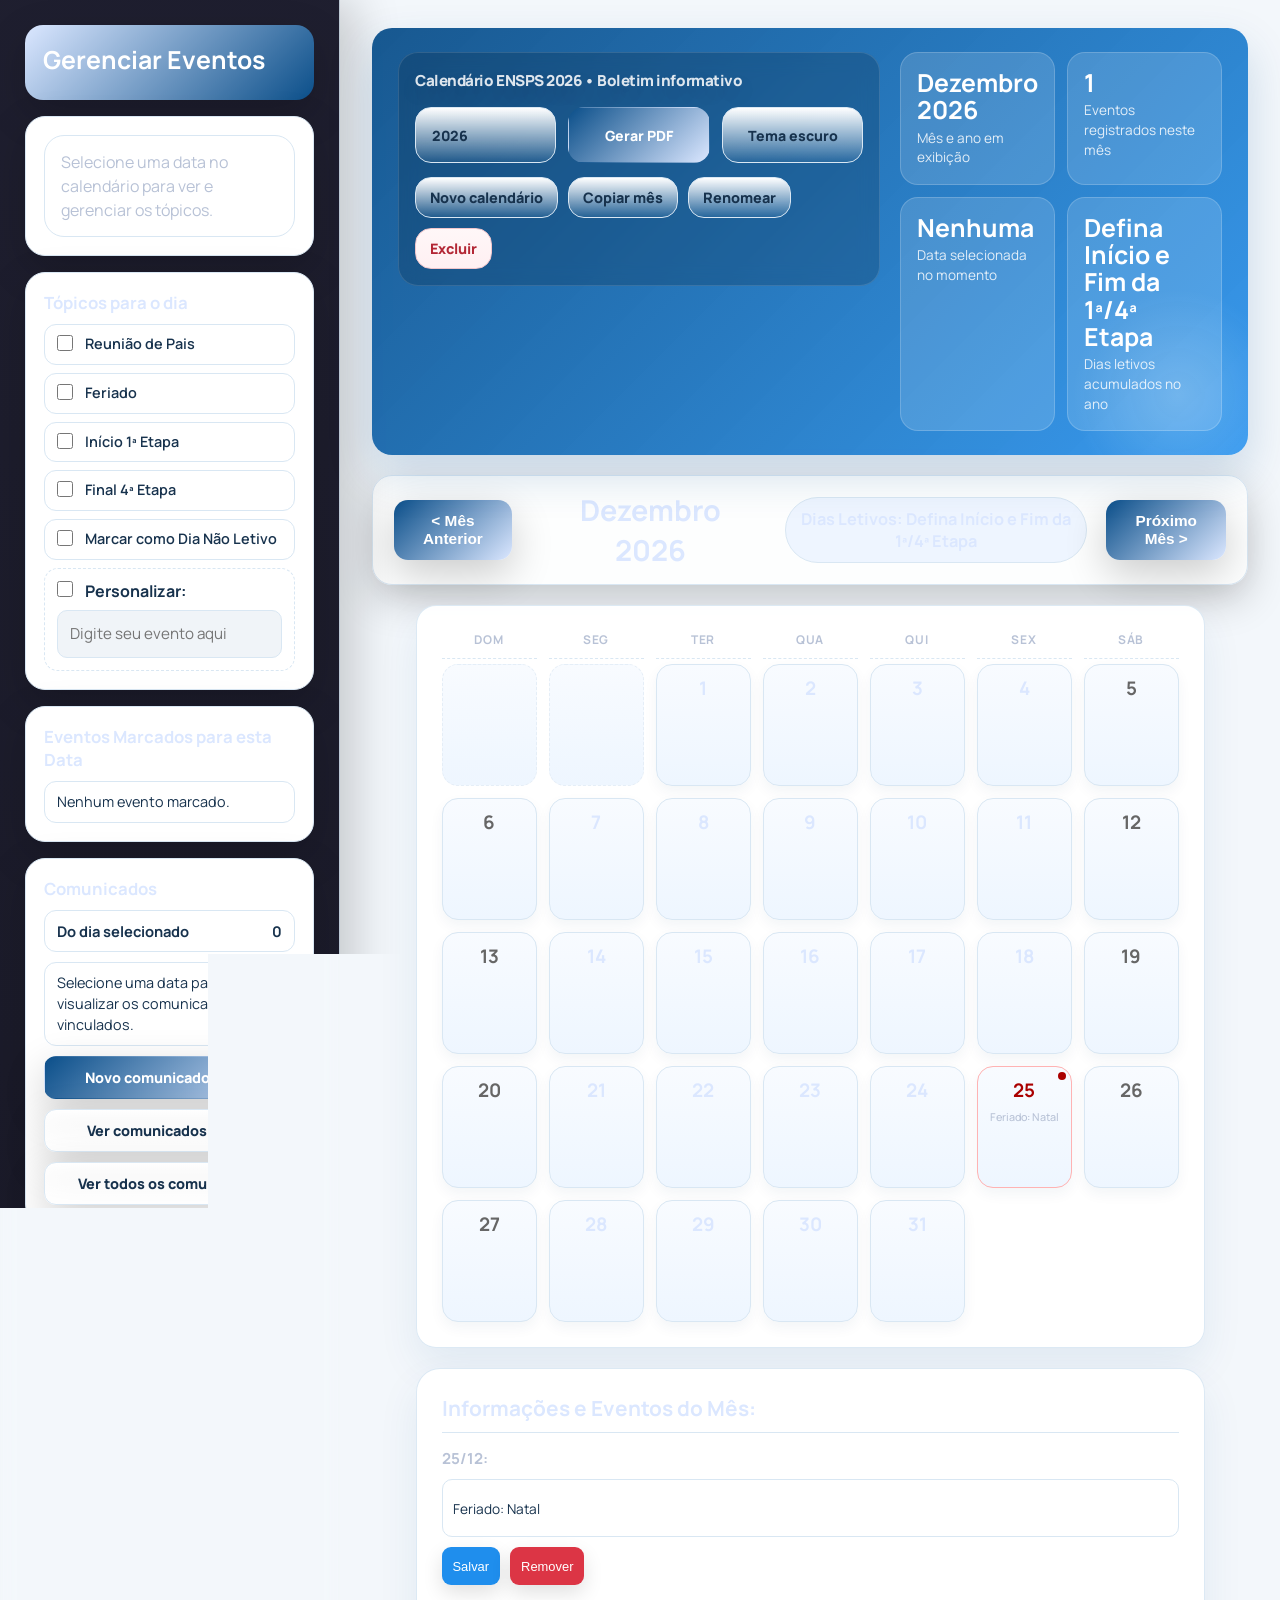
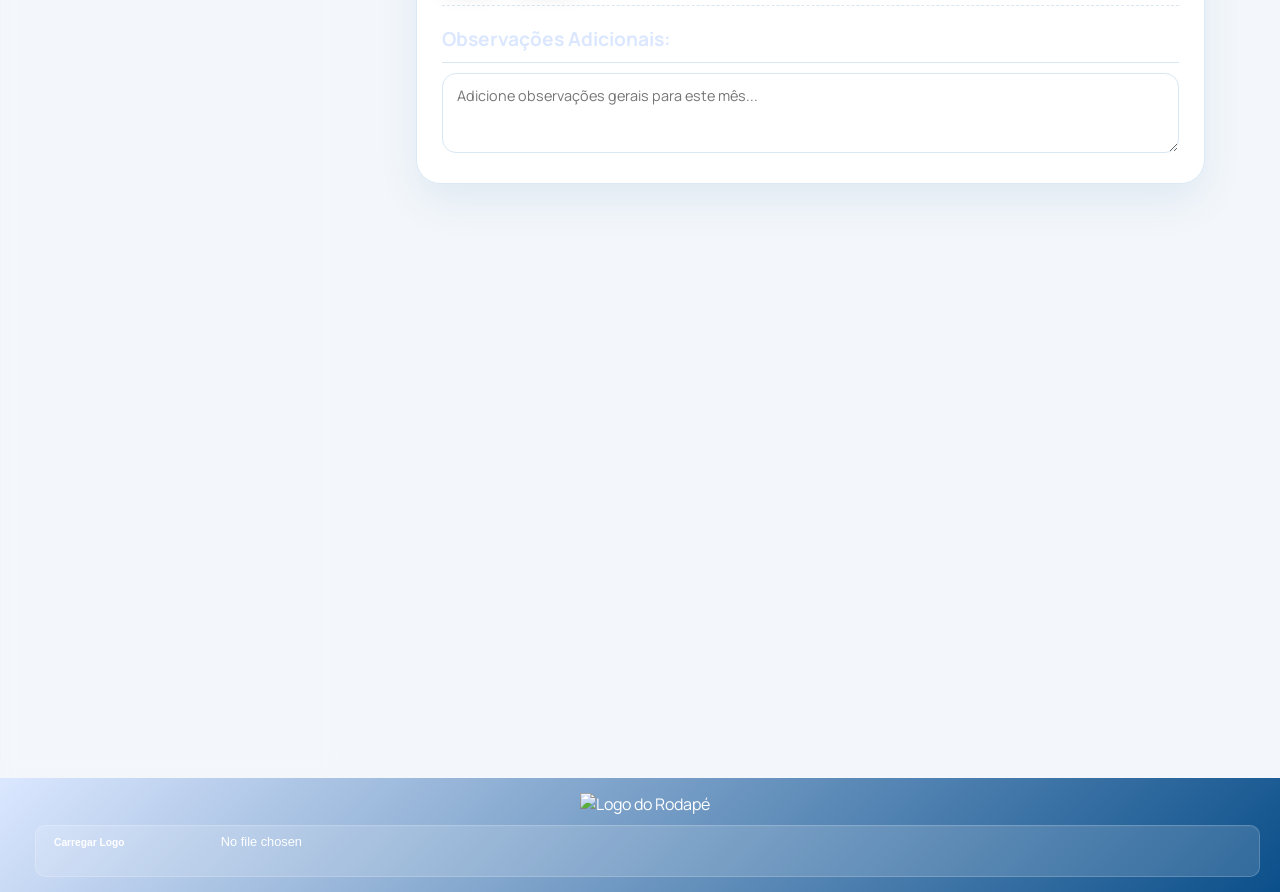
==== commit 2cda3ca4: "Corrige sincronização do boletim com GitHub" ====
--- a/boletim.html
+++ b/boletim.html
@@ -264,6 +264,6 @@
 <img alt="Logo do Rodapé" id="footerLogo" src="" style="display: always;"/>
 <input accept="image/*" id="logoUpload" type="file"/>
 </footer>
-<script src="assets/js/boletim.js?v=20260429-boletim-mobile-v15"></script>
+<script src="assets/js/boletim.js?v=20260429-boletim-sync-v16"></script>
 </body>
 </html>
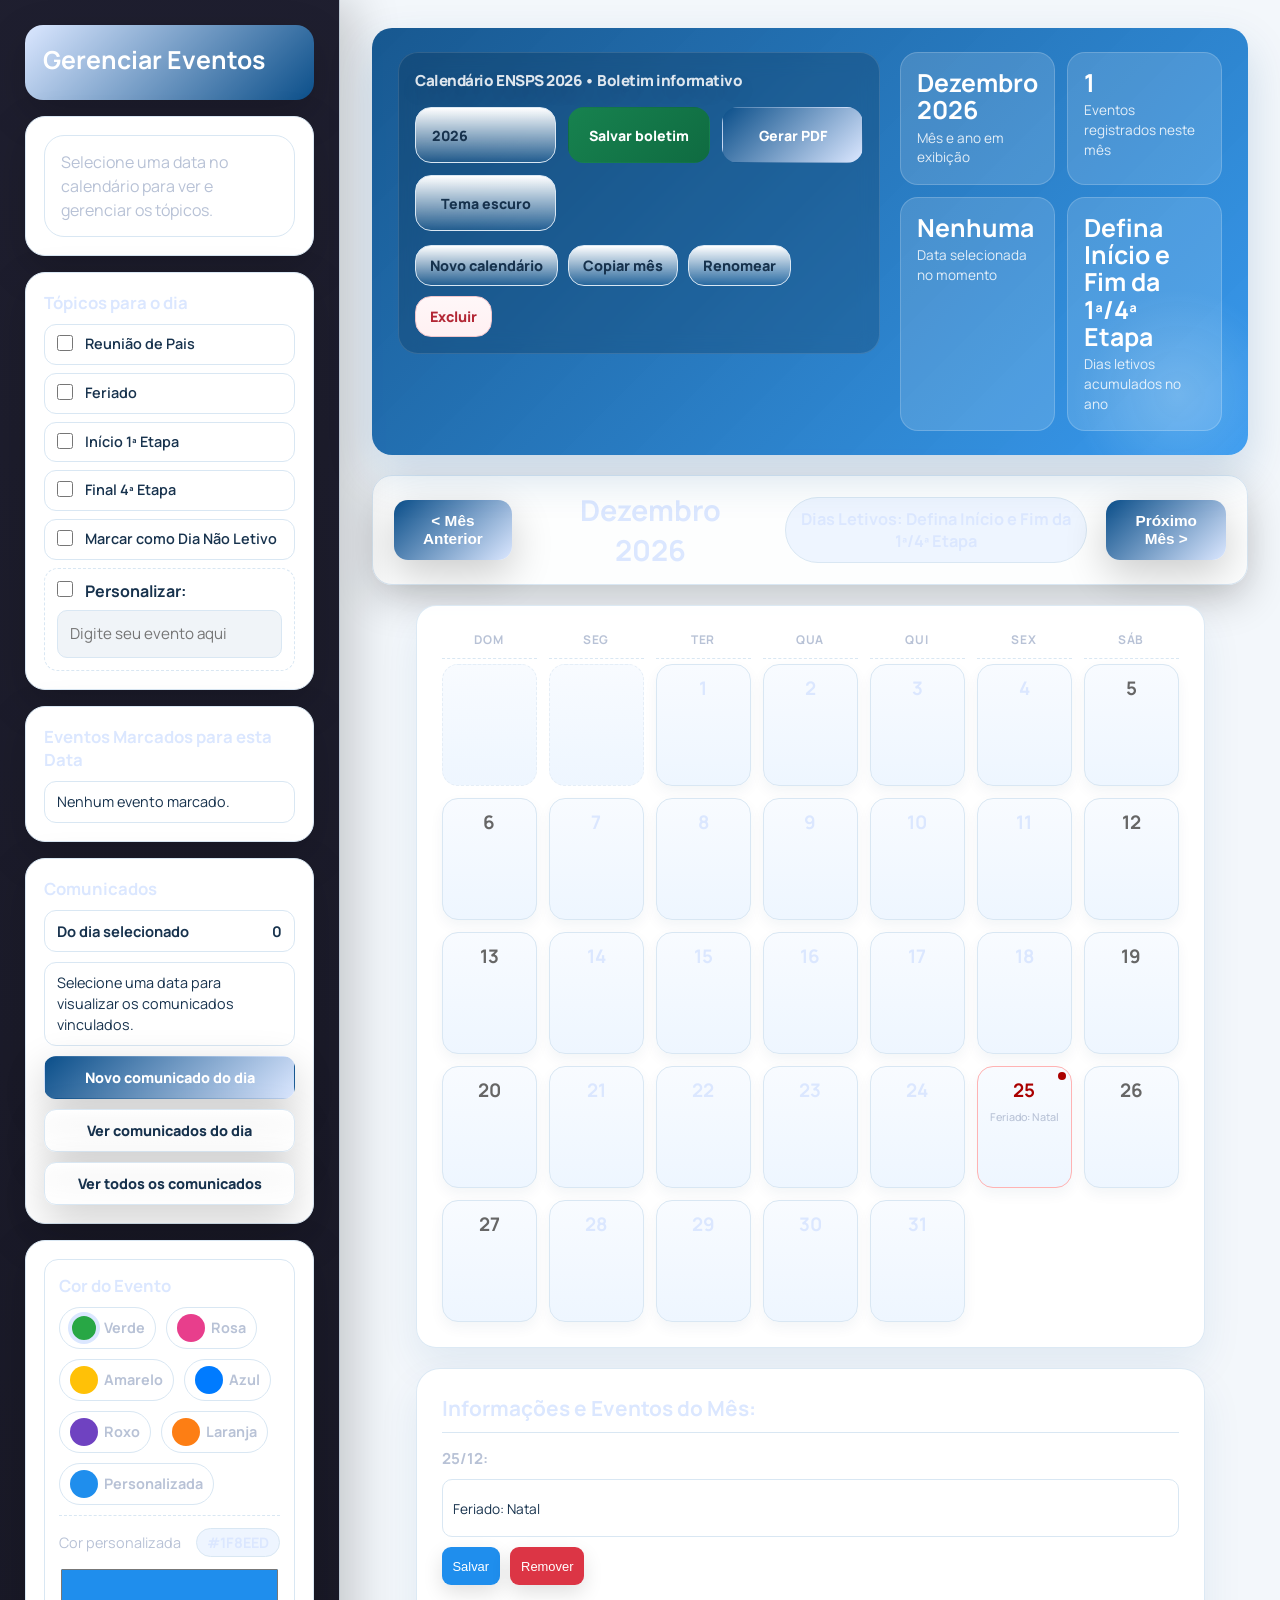
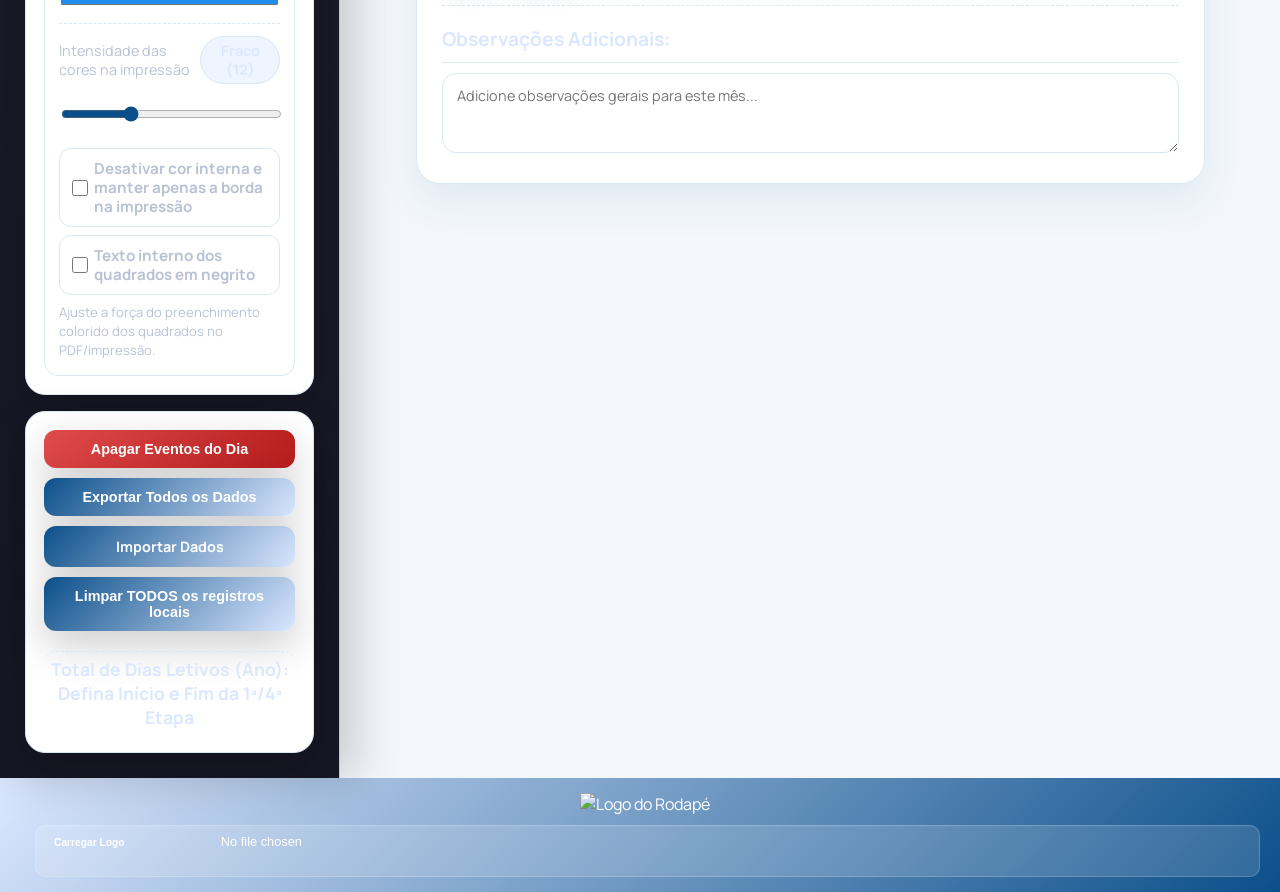
==== commit fc649104: "Ajusta salvamento e mobile do boletim" ====
--- a/boletim.html
+++ b/boletim.html
@@ -6,8 +6,8 @@
 <meta content="width=device-width, initial-scale=1.0" name="viewport"/>
 <title>Boletim Informativo ENSPS - Calendário 2026</title>
 <link href="https://fonts.googleapis.com/css2?family=Manrope:wght@400;500;700;800&amp;family=Roboto:wght@400;700&amp;display=swap" rel="stylesheet"/>
-<link href="assets/css/boletim.css?v=20260429-boletim-mobile-v15" rel="stylesheet"/>
-<link href="assets/css/visual-polido.css?v=20260429-boletim-mobile-v15" rel="stylesheet"/>
+<link href="assets/css/boletim.css?v=20260429-boletim-mobile-v18" rel="stylesheet"/>
+<link href="assets/css/visual-polido.css?v=20260429-boletim-mobile-v18" rel="stylesheet"/>
 </head>
 <body class="page-boletim">
 <div class="content-wrapper">
@@ -155,6 +155,7 @@
 <select aria-label="Selecionar calendário" id="calendarSelect"></select>
 </div>
 <div class="toolbar-utilities">
+<button class="toolbar-action success" id="saveBoletimBtn" type="button">Salvar boletim</button>
 <button class="toolbar-action primary" id="printPdfBtn">Gerar PDF</button>
 <button class="theme-toggle" id="themeToggleBtn">Tema escuro</button>
 </div>
@@ -264,6 +265,6 @@
 <img alt="Logo do Rodapé" id="footerLogo" src="" style="display: always;"/>
 <input accept="image/*" id="logoUpload" type="file"/>
 </footer>
-<script src="assets/js/boletim.js?v=20260429-boletim-sync-v16"></script>
+<script src="assets/js/boletim.js?v=20260429-boletim-sync-v18"></script>
 </body>
 </html>
--- a/assets/css/boletim.css
+++ b/assets/css/boletim.css
@@ -768,6 +768,11 @@
             color: #fff;
             border-color: transparent;
         }
+        .toolbar-action.success {
+            background: linear-gradient(135deg, #17824f, #0f6b41);
+            color: #fff;
+            border-color: transparent;
+        }
         .theme-toggle:hover,
         .toolbar-action:hover {
             transform: translateY(-1px);
@@ -861,6 +866,10 @@
         }
         body[data-theme="dark"] .toolbar-action.primary {
             background: linear-gradient(135deg, #2b83cf, #124b76);
+            border-color: transparent;
+        }
+        body[data-theme="dark"] .toolbar-action.success {
+            background: linear-gradient(135deg, #1c9a60, #0f6b41);
             border-color: transparent;
         }
         body[data-theme="dark"] .brand-copy-text .product-badge,
@@ -2672,10 +2681,10 @@
   body.page-boletim .day,
   body.page-boletim .empty-day {
     aspect-ratio: 1 / 1 !important;
-    min-height: 42px !important;
-    max-height: 52px !important;
+    min-height: 36px !important;
+    max-height: 46px !important;
     height: auto !important;
-    padding: 3px !important;
+    padding: 2px !important;
     overflow: hidden !important;
     display: flex !important;
     align-items: center !important;
@@ -2712,5 +2721,6 @@
     z-index: 2 !important;
     margin: 0 !important;
     line-height: 1 !important;
+    font-size: clamp(.78rem, 3.1vw, .92rem) !important;
   }
 }
